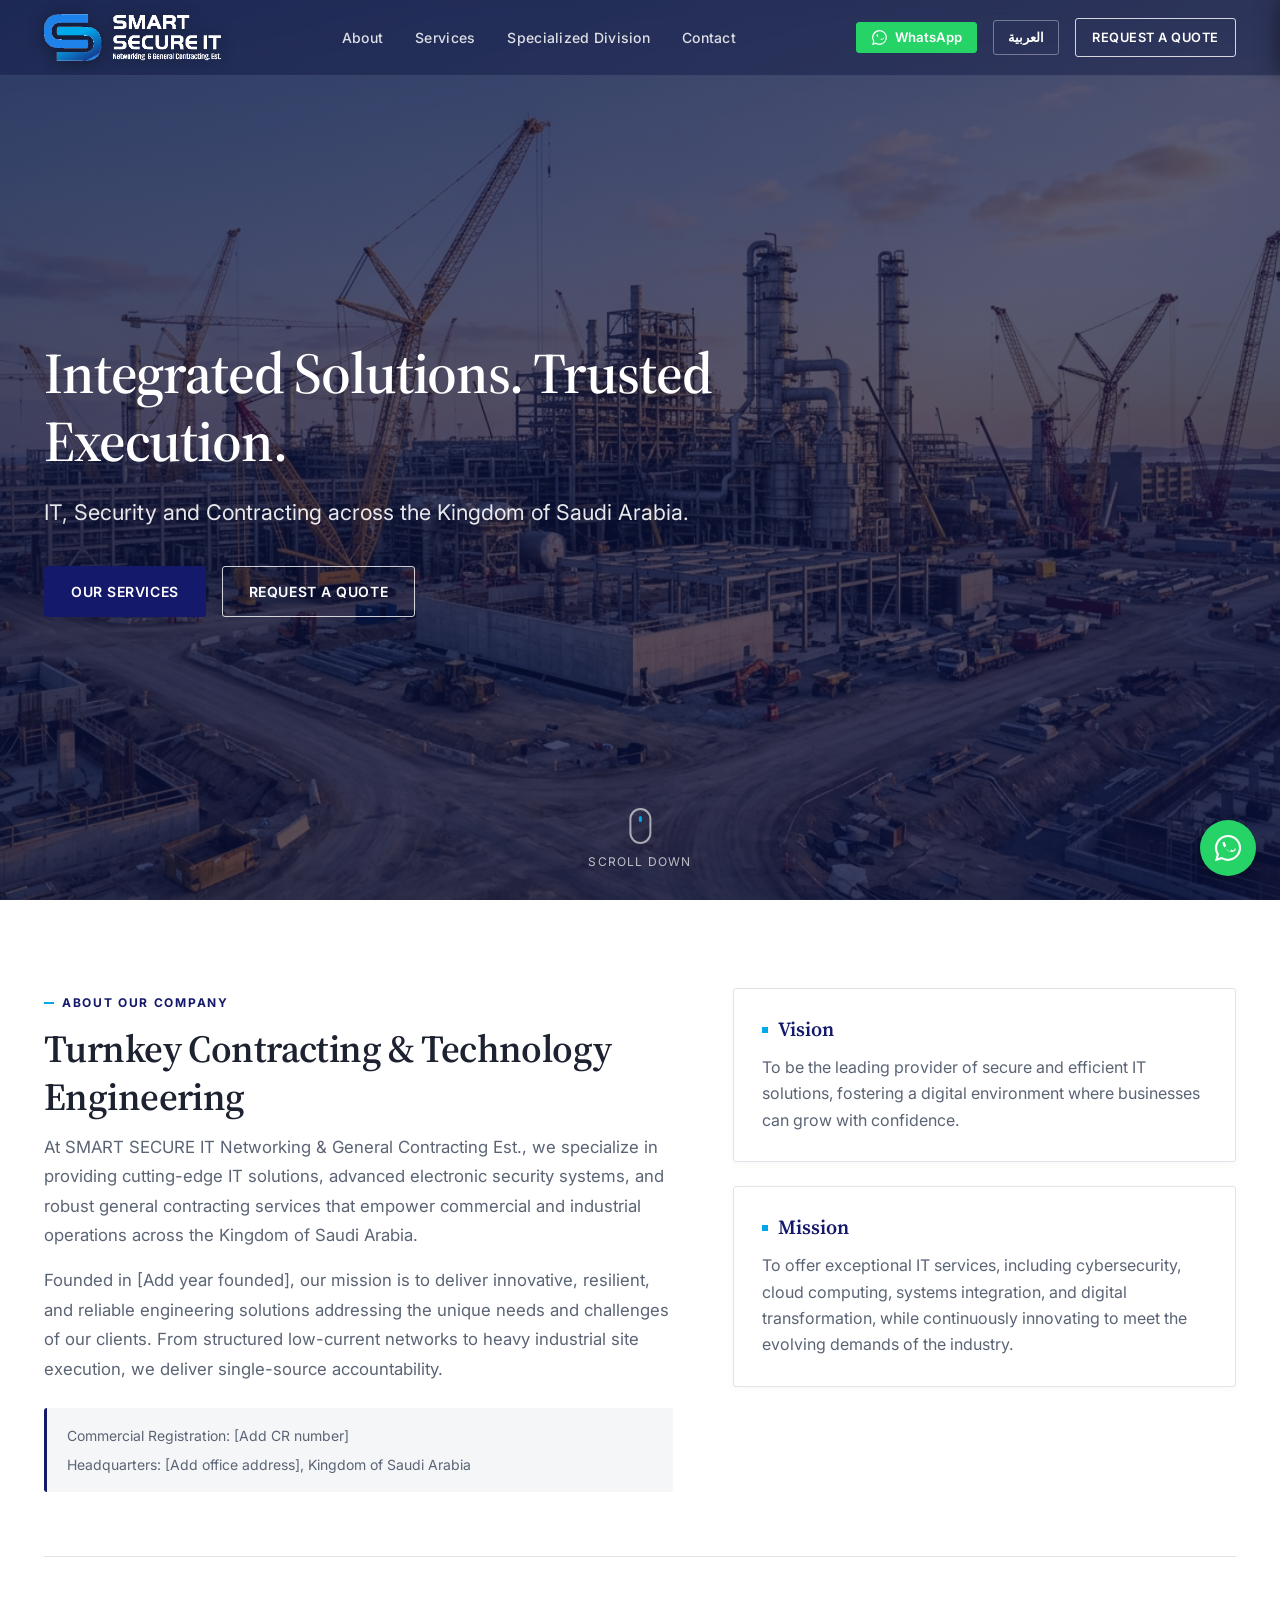
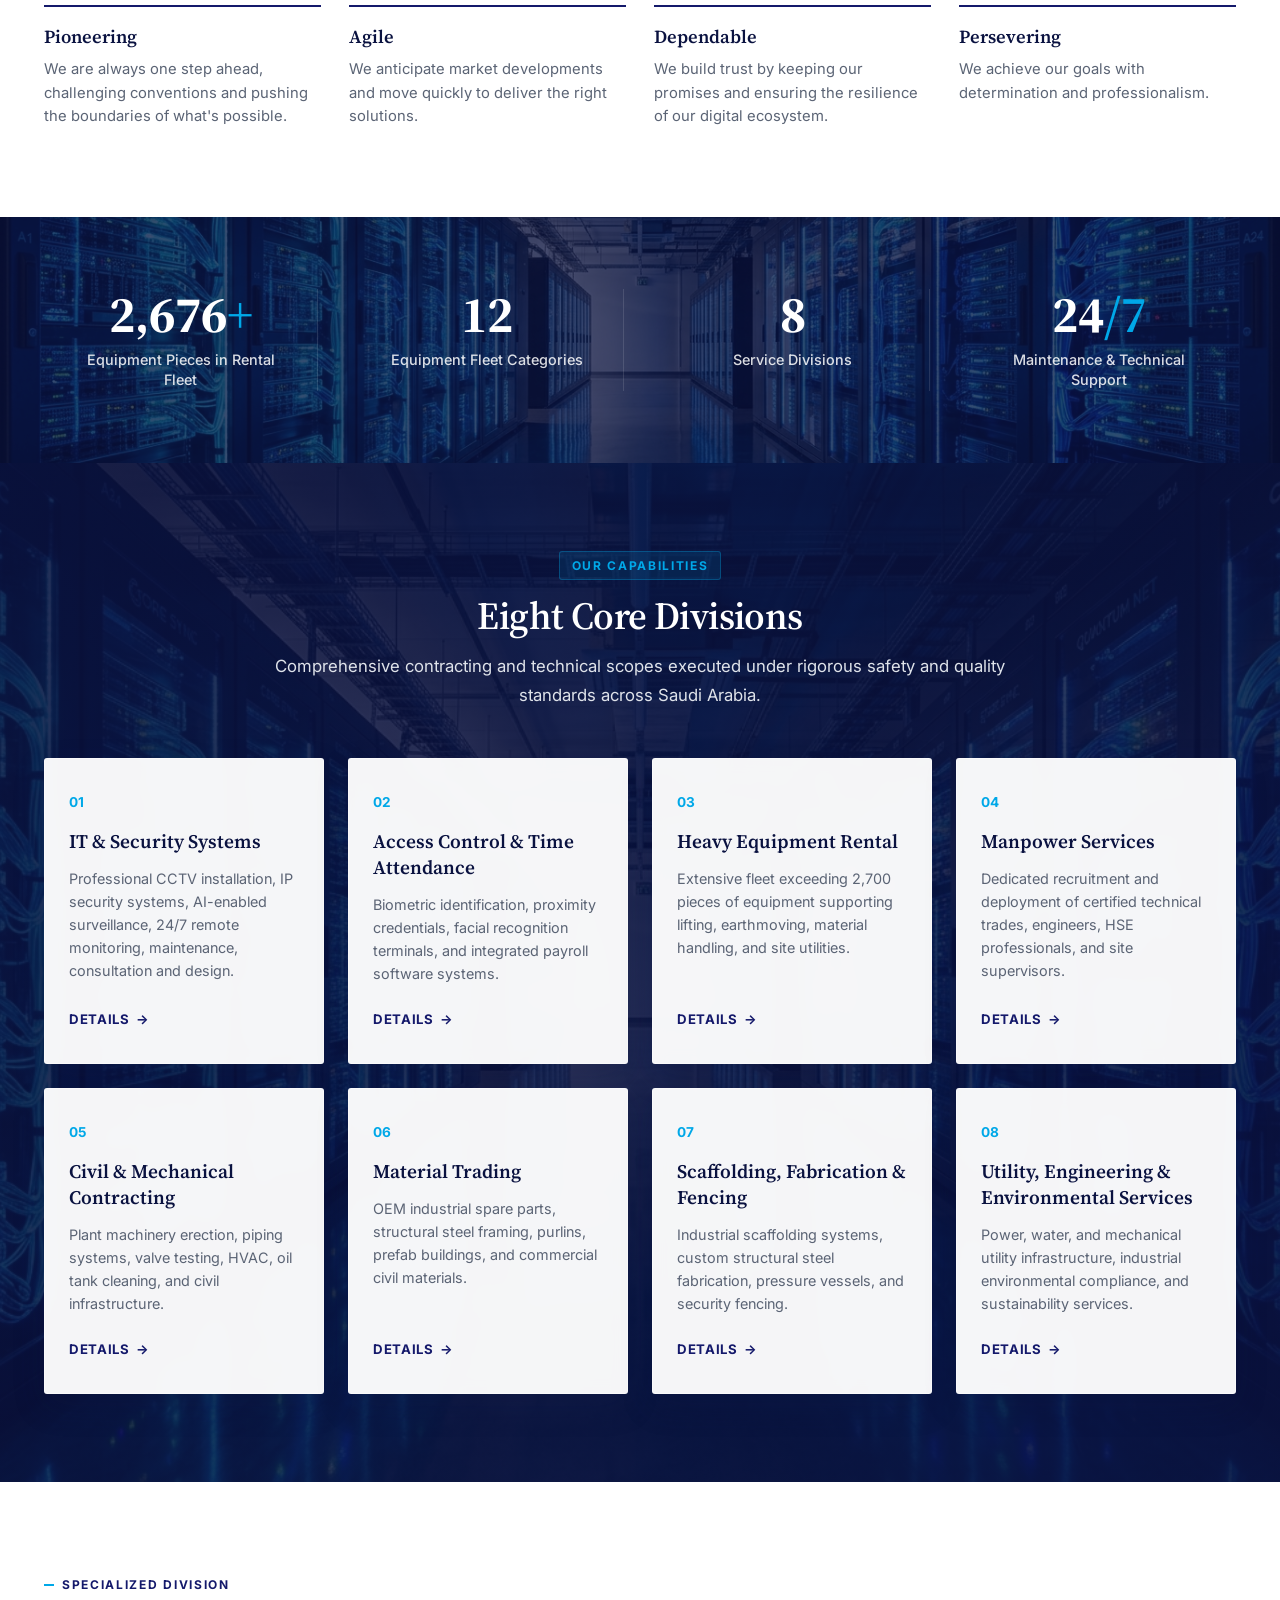
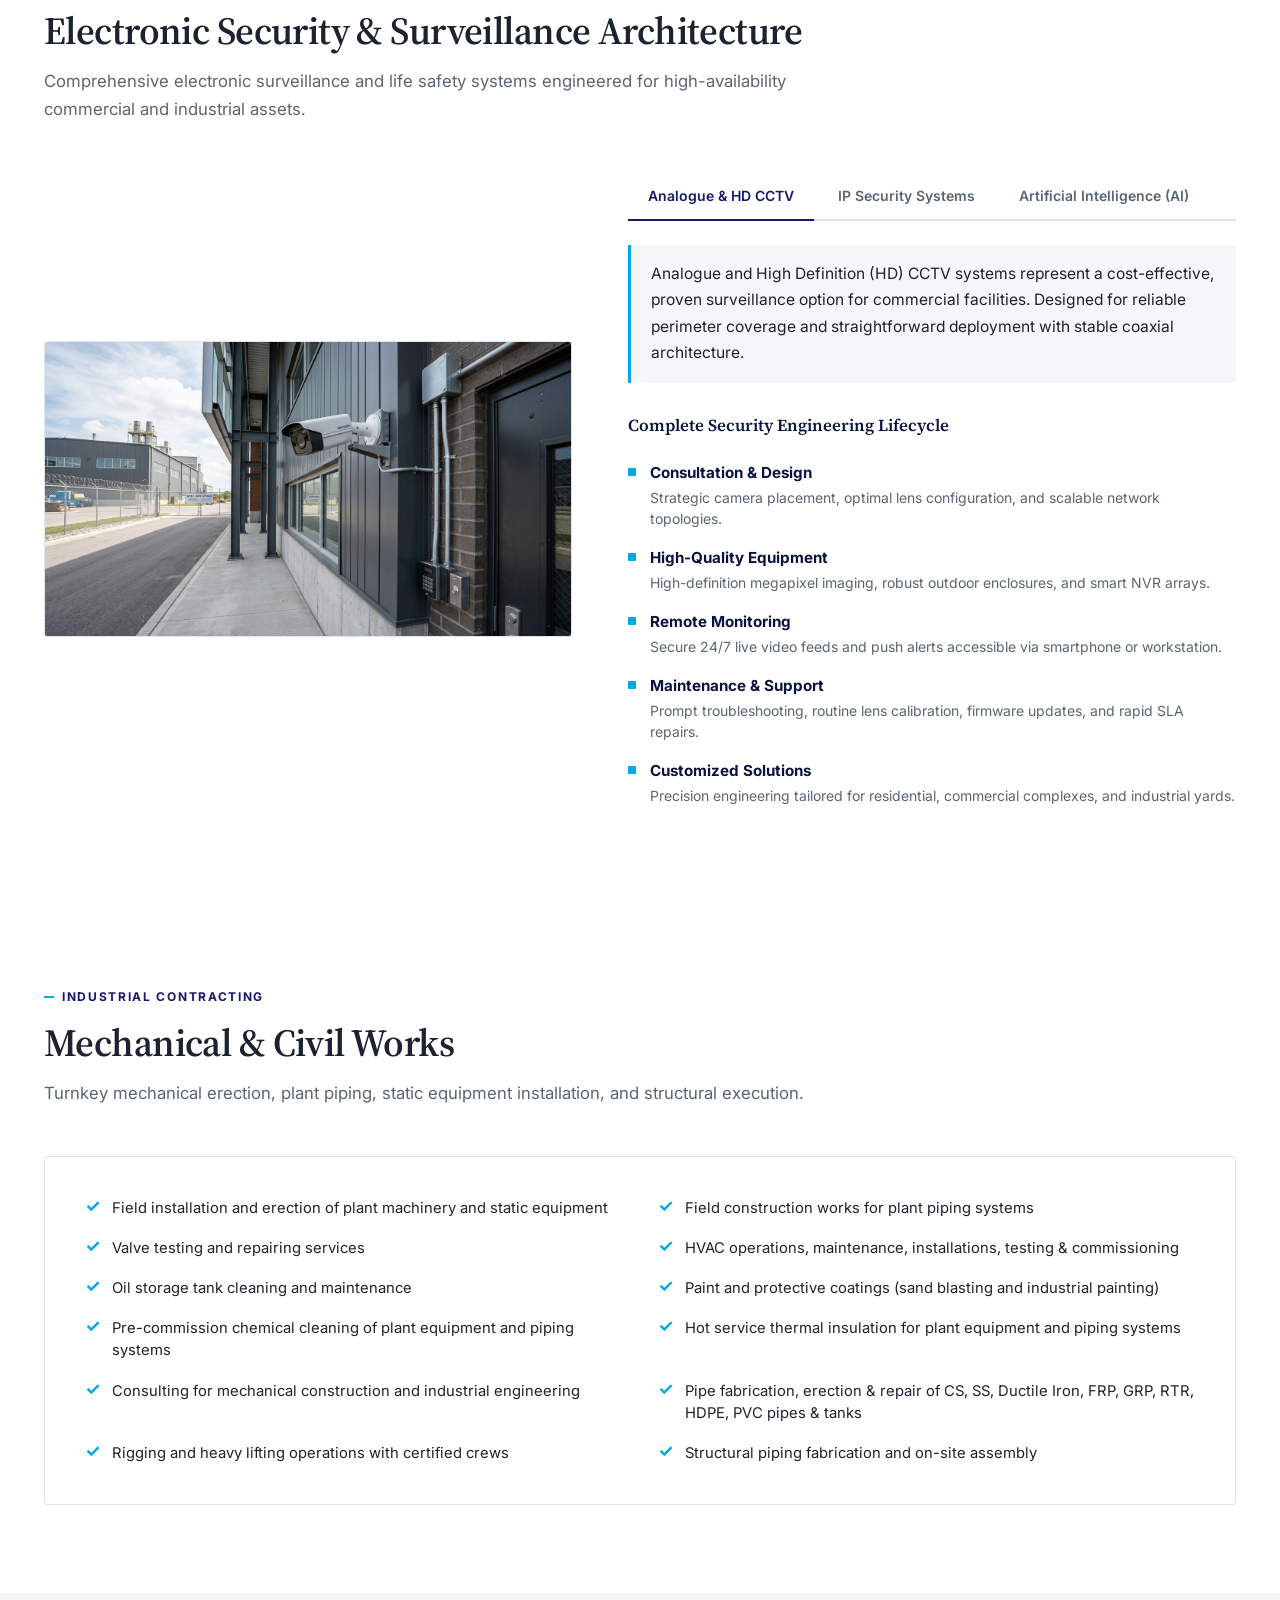
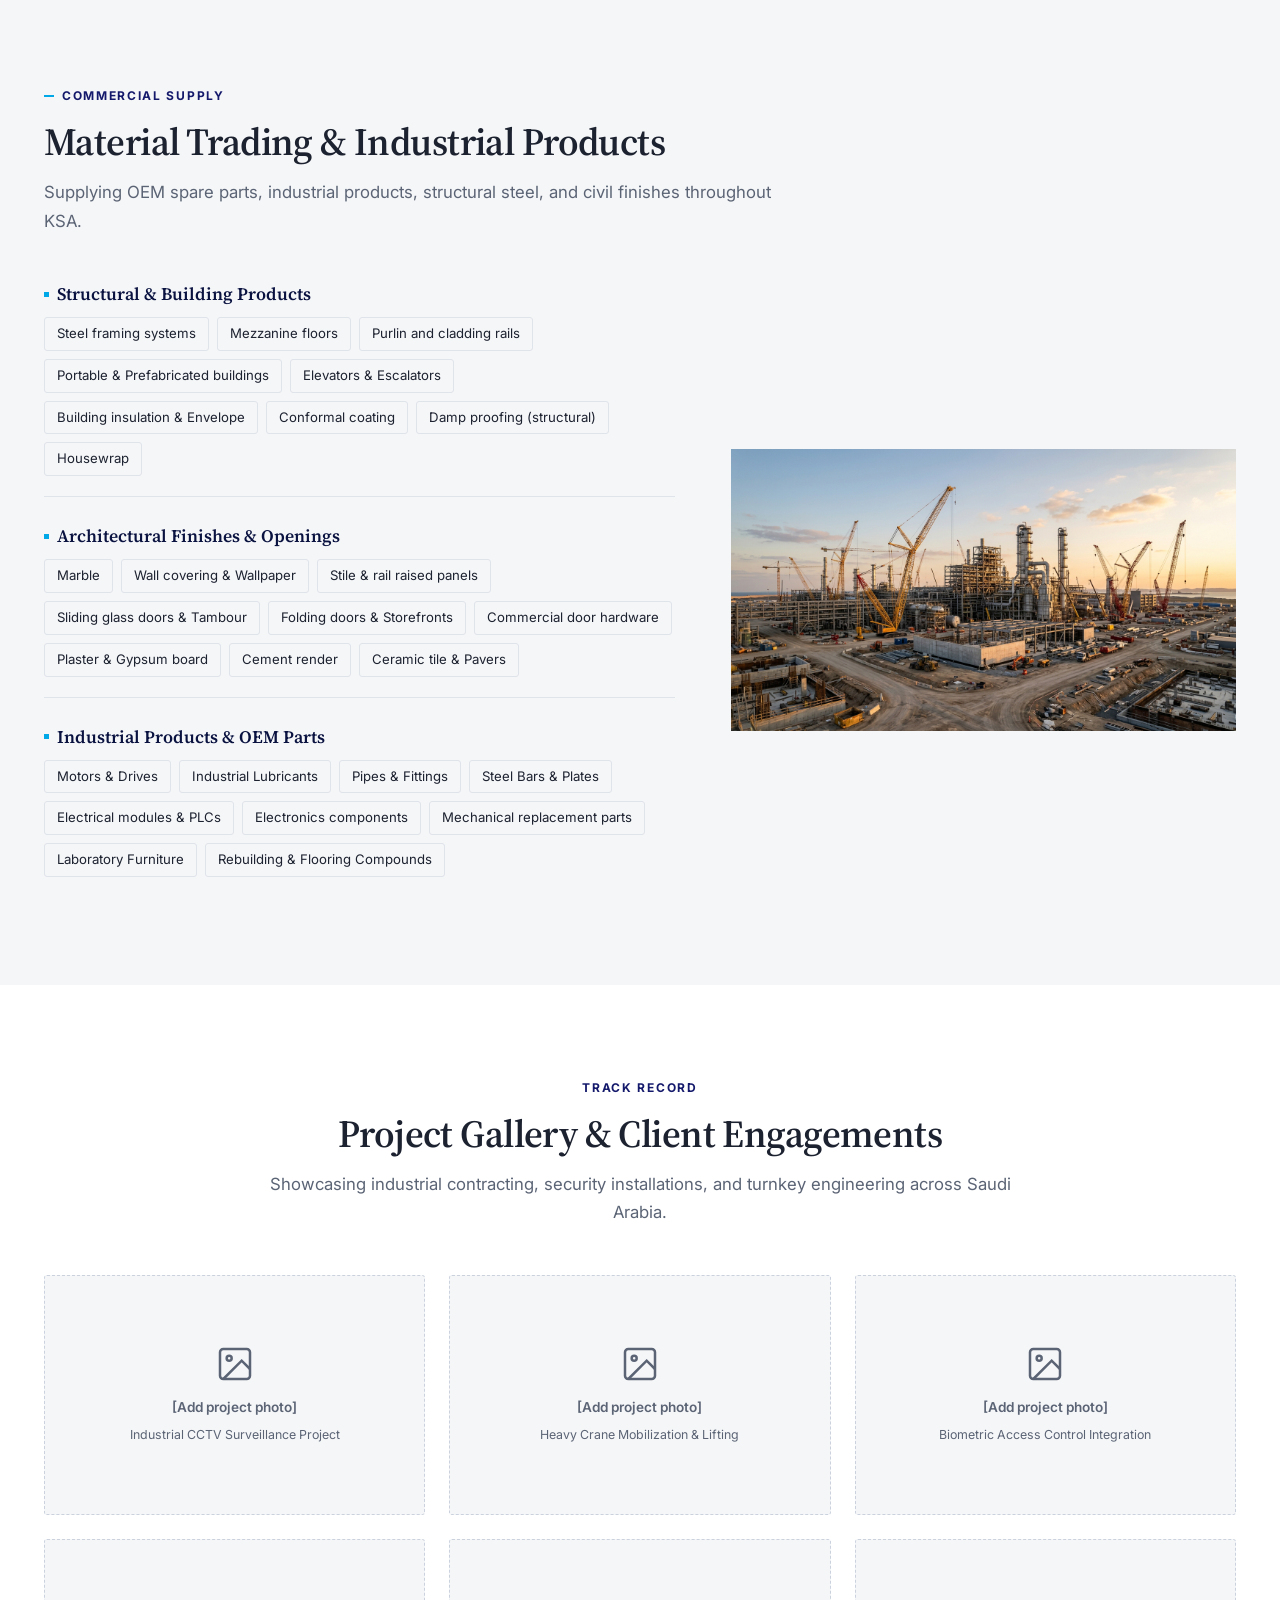
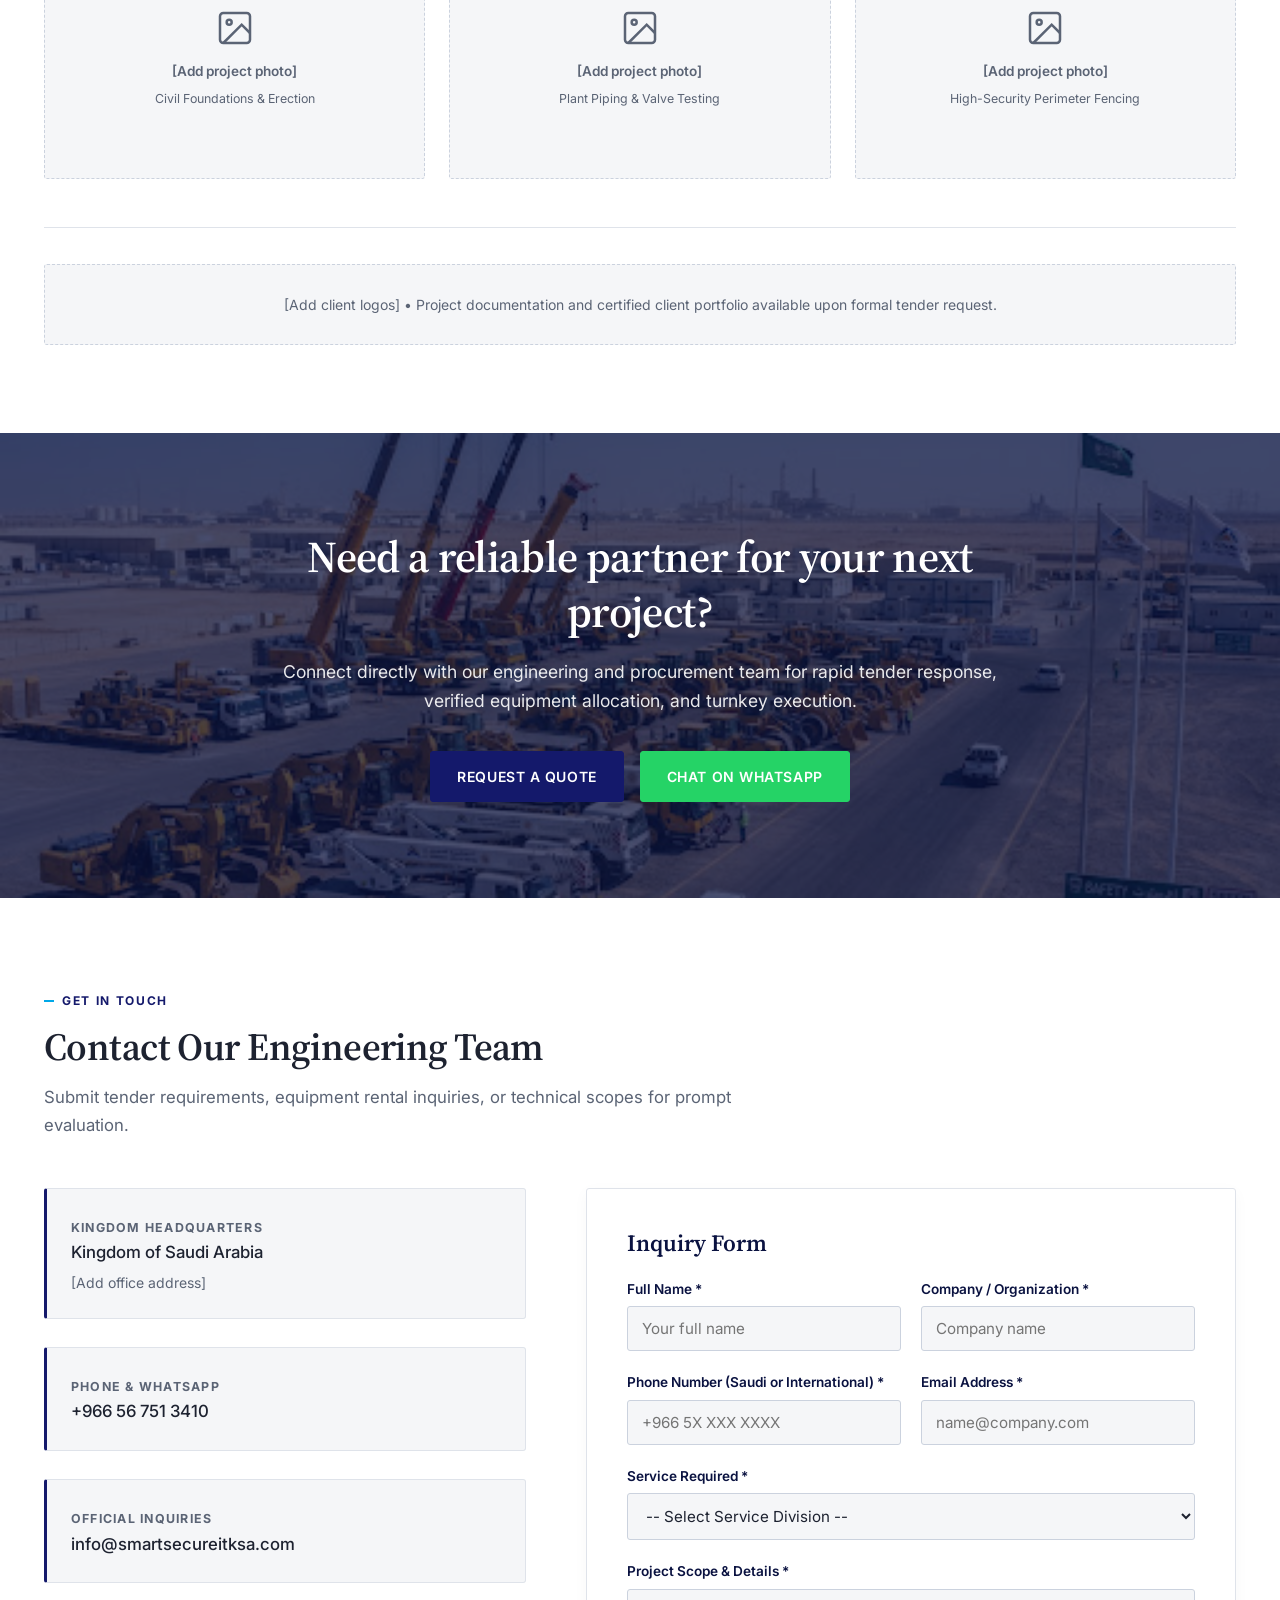
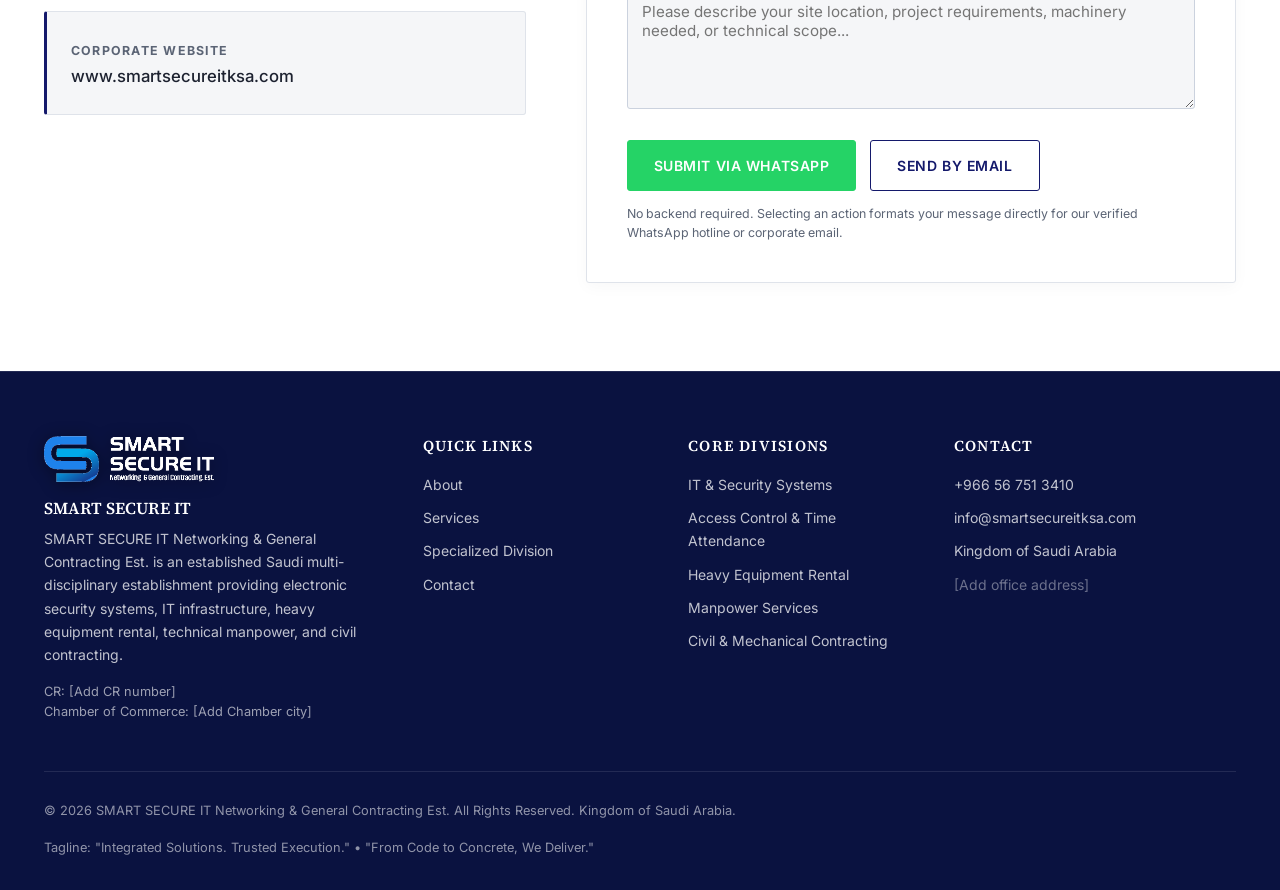
==== index.html @ be8e1dc8 "feat: add WhatsApp switch button to top navigation and mobile drawer" ====
<!DOCTYPE html>
<html lang="en" dir="ltr">
<head>
    <meta charset="utf-8">
    <meta name="viewport" content="width=device-width, initial-scale=1.0">
    <meta http-equiv="X-UA-Compatible" content="IE=edge">
    
    <title data-i18n="site_title">SMART SECURE IT Networking &amp; General Contracting Est. | Saudi Arabia</title>
    <meta name="description" content="Turnkey engineering, electronic security, IT networking, heavy equipment rental, and general contracting across the Kingdom of Saudi Arabia." data-i18n-ph="site_description">
    <meta name="author" content="SMART SECURE IT Networking &amp; General Contracting Est.">
    <meta name="robots" content="index, follow">

    <!-- Canonical URL -->
    <link rel="canonical" href="https://www.smartsecureitksa.com/">

    <!-- Open Graph / Facebook -->
    <meta property="og:type" content="website">
    <meta property="og:url" content="https://www.smartsecureitksa.com/">
    <meta property="og:title" content="SMART SECURE IT Networking &amp; General Contracting Est.">
    <meta property="og:description" content="Integrated Solutions. Trusted Execution. Turnkey engineering, security systems, heavy equipment rental, and contracting across KSA.">
    <meta property="og:image" content="https://www.smartsecureitksa.com/assets/img/hero-poster.jpg">
    <meta property="og:locale" content="en_US">
    <meta property="og:locale:alternate" content="ar_SA">

    <!-- Twitter -->
    <meta name="twitter:card" content="summary_large_image">
    <meta name="twitter:url" content="https://www.smartsecureitksa.com/">
    <meta name="twitter:title" content="SMART SECURE IT Networking &amp; General Contracting Est.">
    <meta name="twitter:description" content="Integrated Solutions. Trusted Execution. Leading engineering and general contracting across Saudi Arabia.">
    <meta name="twitter:image" content="https://www.smartsecureitksa.com/assets/img/hero-poster.jpg">

    <!-- Favicon -->
    <link rel="icon" type="image/x-icon" href="favicon.ico">
    <link rel="icon" type="image/png" sizes="32x32" href="favicon.png">

    <!-- Preload Critical Hero Poster & Key Font -->
    <link rel="preload" as="image" href="assets/img/hero-poster.jpg">
    <link rel="preconnect" href="https://fonts.googleapis.com">
    <link rel="preconnect" href="https://fonts.gstatic.com" crossorigin>
    <link href="https://fonts.googleapis.com/css2?family=IBM+Plex+Sans+Arabic:wght@400;500;600;700&family=Inter:wght@400;500;600;700&family=Source+Serif+4:ital,opsz,wght@0,8..60,600;0,8..60,700;1,8..60,600&display=swap" rel="stylesheet">

    <!-- Stylesheet -->
    <link rel="stylesheet" href="css/styles.css">

    <!-- Organization Schema (JSON-LD) -->
    <script type="application/ld+json">
    {
      "@context": "https://schema.org",
      "@type": "Organization",
      "name": "SMART SECURE IT Networking & General Contracting Est.",
      "alternateName": "SMART SECURE IT",
      "url": "https://www.smartsecureitksa.com/",
      "logo": "https://www.smartsecureitksa.com/assets/logo.png",
      "telephone": "+966567513410",
      "email": "info@smartsecureitksa.com",
      "areaServed": {
        "@type": "Country",
        "name": "Saudi Arabia"
      },
      "sameAs": []
    }
    </script>
</head>
<body>

    <!-- Accessibility Skip Link -->
    <a href="#main-content" class="skip-link" data-i18n="skip_link">Skip to main content</a>

    <!-- ================= 1. HEADER ================= -->
    <header class="site-header" id="top">
        <div class="container header-inner">
            <a href="#top" class="brand-link" aria-label="SMART SECURE IT Home">
                <img src="assets/logo.png" alt="SMART SECURE IT" class="brand-logo" onerror="this.style.display='none'">
                <span class="brand-fallback">SMART SECURE IT</span>
            </a>

            <!-- Desktop Navigation -->
            <nav class="nav-desktop" aria-label="Primary Navigation">
                <a href="#about" class="nav-link" data-i18n="nav_about">About</a>
                <a href="#services" class="nav-link" data-i18n="nav_services">Services</a>
                <a href="#security-systems" class="nav-link" data-i18n="sec_label">Security Systems</a>
                <a href="#contact" class="nav-link" data-i18n="nav_contact">Contact</a>
            </nav>

            <!-- Actions: WhatsApp, Language Switch & Quote Button -->
            <div class="header-actions">
                <a href="https://wa.me/966567513410?text=Hello%20Smart%20Secure%20IT%2C%20I%20would%20like%20to%20enquire%20about%20your%20services" 
                   target="_blank" 
                   rel="noopener" 
                   class="header-wa-btn" 
                   aria-label="Chat on WhatsApp" 
                   data-i18n-aria="wa_btn_aria"
                   title="WhatsApp (+966 56 751 3410)">
                    <svg viewBox="0 0 32 32" class="header-wa-icon" aria-hidden="true">
                        <path d="M16 2a13.9 13.9 0 00-12 20.9L2 30l7.3-1.9A13.9 13.9 0 1016 2zm0 25.5a11.6 11.6 0 01-5.9-1.6l-.4-.3-4.4 1.1 1.2-4.2-.3-.4a11.6 11.6 0 119.8 5.4zm6.4-8.6c-.3-.2-2.1-1-2.4-1.1-.3-.2-.6-.2-.8.2s-1 1.1-1.2 1.4-.4.3-.7.2a9.2 9.2 0 01-2.7-1.7 10.1 10.1 0 01-1.9-2.3c-.2-.4 0-.5.2-.7s.4-.4.6-.7.2-.4.3-.6 0-.4 0-.6-.8-2-1.1-2.7c-.3-.7-.6-.6-.8-.6h-.7a1.4 1.4 0 00-1 1 5.3 5.3 0 001.6 3.9 12.3 12.3 0 005.3 4.7c.8.3 1.5.5 2 .7a4.9 4.9 0 002.3.1 3.7 3.7 0 002.5-1.7 3 3 0 00.2-1.7c-.2-.2-.5-.3-.9-.5z"/>
                    </svg>
                    <span class="header-wa-text" data-i18n="header_wa_label">WhatsApp</span>
                </a>

                <button type="button" class="lang-toggle-btn" id="lang-toggle-btn" aria-label="Switch Language">
                    <span data-i18n="lang_toggle_label">العربية</span>
                </button>
                <a href="#contact" class="btn btn-outline-white btn-sm" data-i18n="nav_quote_btn">Request a Quote</a>
                
                <!-- Mobile Hamburger Toggle -->
                <button type="button" class="hamburger-btn" id="hamburger-btn" aria-label="Toggle Navigation Menu" aria-expanded="false" aria-controls="mobile-drawer">
                    <span></span>
                    <span></span>
                    <span></span>
                </button>
            </div>
        </div>

        <!-- Mobile Drawer -->
        <div class="drawer-backdrop" id="drawer-backdrop"></div>
        <div class="mobile-drawer" id="mobile-drawer" role="dialog" aria-modal="true" aria-label="Mobile Menu">
            <div class="mobile-drawer-header">
                <span class="brand-fallback" style="display:block;">SMART SECURE IT</span>
                <button type="button" class="btn-sm" id="drawer-close-btn" aria-label="Close Menu" style="color:var(--white); font-size:1.5rem; line-height:1;">&times;</button>
            </div>
            <a href="https://wa.me/966567513410?text=Hello%20Smart%20Secure%20IT%2C%20I%20would%20like%20to%20enquire%20about%20your%20services" 
               target="_blank" 
               rel="noopener" 
               class="btn btn-whatsapp" 
               style="width:100%; text-align:center; justify-content:center; gap:8px;" 
               data-i18n="header_wa_label">
                WhatsApp
            </a>
            <div class="mobile-nav-links">
                <a href="#about" class="nav-link" data-i18n="nav_about">About</a>
                <a href="#services" class="nav-link" data-i18n="nav_services">Services</a>
                <a href="#security-systems" class="nav-link" data-i18n="sec_label">Security Systems</a>
                <a href="#contact" class="nav-link" data-i18n="nav_contact">Contact</a>
            </div>
            <a href="#contact" class="btn btn-primary" style="width:100%; text-align:center;" data-i18n="nav_quote_btn">Request a Quote</a>
        </div>
    </header>

    <main id="main-content">
        <!-- ================= 2. HERO SECTION (VIDEO #1) ================= -->
        <section class="video-section hero-section" id="hero">
            <div class="video-container">
                <video class="bg-video" autoplay loop muted playsinline preload="metadata" poster="assets/img/hero-poster.jpg">
                    <source src="assets/video/hero.mp4" type="video/mp4">
                </video>
                <div class="video-overlay"></div>
            </div>

            <div class="container">
                <div class="hero-content reveal-on-scroll">
                    <h1 class="hero-h1" data-i18n="hero_h1">Integrated Solutions. Trusted Execution.</h1>
                    <p class="hero-subline" data-i18n="hero_subline">IT, Security and Contracting across the Kingdom of Saudi Arabia.</p>
                    <div class="hero-actions">
                        <a href="#services" class="btn btn-primary" data-i18n="hero_btn_services">Our Services</a>
                        <a href="#contact" class="btn btn-outline-white" data-i18n="hero_btn_quote">Request a Quote</a>
                    </div>
                </div>
            </div>

            <div class="hero-scroll-indicator" aria-hidden="true">
                <div class="scroll-mouse"></div>
                <span data-i18n="hero_scroll_label">Scroll down</span>
            </div>
        </section>

        <!-- ================= 3. ABOUT SECTION & 4 VALUES ================= -->
        <section class="section" id="about">
            <div class="container">
                <div class="about-grid reveal-on-scroll">
                    <!-- Left Column: Intro & Metadata -->
                    <div class="about-intro-text">
                        <span class="section-label" data-i18n="about_label">About Our Company</span>
                        <h2 data-i18n="about_heading">Turnkey Contracting &amp; Technology Engineering</h2>
                        <p data-i18n="about_intro_p1">At SMART SECURE IT Networking &amp; General Contracting Est., we specialize in providing cutting-edge IT solutions, advanced electronic security systems, and robust general contracting services that empower commercial and industrial operations across the Kingdom of Saudi Arabia.</p>
                        <p data-i18n="about_intro_p2">Founded in [Add year founded], our mission is to deliver innovative, resilient, and reliable engineering solutions addressing the unique needs and challenges of our clients. From structured low-current networks to heavy industrial site execution, we deliver single-source accountability.</p>
                        
                        <div class="about-meta-box">
                            <span data-i18n="about_meta_cr">Commercial Registration: [Add CR number]</span>
                            <span data-i18n="about_meta_hq">Headquarters: [Add office address], Kingdom of Saudi Arabia</span>
                        </div>
                    </div>

                    <!-- Right Column: Vision & Mission Cards -->
                    <div class="vm-cards-col">
                        <div class="vm-card">
                            <h3 class="vm-card-title" data-i18n="vision_title">Vision</h3>
                            <p data-i18n="vision_text">To be the leading provider of secure and efficient IT solutions, fostering a digital environment where businesses can grow with confidence.</p>
                        </div>
                        <div class="vm-card">
                            <h3 class="vm-card-title" data-i18n="mission_title">Mission</h3>
                            <p data-i18n="mission_text">To offer exceptional IT services, including cybersecurity, cloud computing, systems integration, and digital transformation, while continuously innovating to meet the evolving demands of the industry.</p>
                        </div>
                    </div>
                </div>

                <!-- Four Core Values Row (4-Column Grid, Clean Borders, No Circle Icons) -->
                <div class="values-grid reveal-on-scroll">
                    <div class="value-item">
                        <h4 class="value-title" data-i18n="val_1_title">Pioneering</h4>
                        <p class="value-desc" data-i18n="val_1_desc">We are always one step ahead, challenging conventions and pushing the boundaries of what's possible.</p>
                    </div>
                    <div class="value-item">
                        <h4 class="value-title" data-i18n="val_2_title">Agile</h4>
                        <p class="value-desc" data-i18n="val_2_desc">We anticipate market developments and move quickly to deliver the right solutions.</p>
                    </div>
                    <div class="value-item">
                        <h4 class="value-title" data-i18n="val_3_title">Dependable</h4>
                        <p class="value-desc" data-i18n="val_3_desc">We build trust by keeping our promises and ensuring the resilience of our digital ecosystem.</p>
                    </div>
                    <div class="value-item">
                        <h4 class="value-title" data-i18n="val_4_title">Persevering</h4>
                        <p class="value-desc" data-i18n="val_4_desc">We achieve our goals with determination and professionalism.</p>
                    </div>
                </div>
            </div>
        </section>

        <!-- ================= 4. STATS BAND (VIDEO #2) ================= -->
        <section class="video-section stats-section" id="stats">
            <div class="video-container">
                <video class="bg-video" autoplay loop muted playsinline preload="metadata" poster="assets/img/stats-poster.jpg">
                    <source src="assets/video/stats.mp4" type="video/mp4">
                </video>
                <div class="video-overlay" style="background: rgba(10, 18, 64, 0.75);"></div>
            </div>

            <div class="container">
                <div class="stats-grid reveal-on-scroll">
                    <!-- Stat 1: 2,700+ Pieces of Equipment -->
                    <div class="stat-item">
                        <div class="stat-number-wrap">
                            <span class="stat-number" data-count="2700">0</span><span class="stat-suffix" data-i18n="stats_eq_suffix">+</span>
                        </div>
                        <span class="stat-label" data-i18n="stats_eq_label">Equipment Pieces in Rental Fleet</span>
                    </div>

                    <!-- Stat 2: 12 Equipment Categories -->
                    <div class="stat-item">
                        <div class="stat-number-wrap">
                            <span class="stat-number" data-count="12">0</span>
                        </div>
                        <span class="stat-label" data-i18n="stats_cat_label">Equipment Fleet Categories</span>
                    </div>

                    <!-- Stat 3: 8 Service Divisions -->
                    <div class="stat-item">
                        <div class="stat-number-wrap">
                            <span class="stat-number" data-count="8">0</span>
                        </div>
                        <span class="stat-label" data-i18n="stats_div_label">Service Divisions</span>
                    </div>

                    <!-- Stat 4: 24/7 Support -->
                    <div class="stat-item">
                        <div class="stat-number-wrap">
                            <span class="stat-number" data-count="24">0</span><span class="stat-suffix" data-i18n="stats_sup_suffix">/7</span>
                        </div>
                        <span class="stat-label" data-i18n="stats_sup_label">Maintenance &amp; Technical Support</span>
                    </div>
                </div>

                <!-- 
                ============================================================
                OPTIONAL CLIENT STATS (Enable once client confirms real numbers)
                ============================================================
                <div class="optional-stats-block" style="display:none;">
                    <div class="stat-item">
                        <span class="stat-number" data-count="0">[Years of experience]</span>
                        <span class="stat-label">Years of Experience</span>
                    </div>
                    <div class="stat-item">
                        <span class="stat-number" data-count="0">[Projects completed]</span>
                        <span class="stat-label">Projects Completed</span>
                    </div>
                    <div class="stat-item">
                        <span class="stat-number" data-count="0">[Clients served]</span>
                        <span class="stat-label">Clients Served</span>
                    </div>
                </div>
                ============================================================
                -->
            </div>
        </section>

        <!-- ================= 5. SERVICES (8 DIVISIONS NUMBERED GRID) ================= -->
        <section class="section video-section services-section" id="services">
            <!-- Background Video: IT, Security & Facility Operations -->
            <div class="video-container">
                <video class="bg-video" autoplay muted loop playsinline preload="metadata" poster="assets/img/services-poster.jpg">
                    <source src="assets/video/services.mp4" type="video/mp4">
                </video>
                <div class="video-overlay"></div>
            </div>

            <div class="container" style="position: relative; z-index: 2;">
                <div class="section-header text-center reveal-on-scroll">
                    <span class="section-label" style="color:var(--blue-500); background:rgba(0,168,232,0.12); border:1px solid rgba(0,168,232,0.3); padding:4px 12px; border-radius:var(--radius); display:inline-block;" data-i18n="serv_label">Our Capabilities</span>
                    <h2 style="color:var(--white);" data-i18n="serv_heading">Eight Core Divisions</h2>
                    <p class="section-subheading" style="color:var(--grey-200); max-width:760px; margin:0 auto;" data-i18n="serv_subheading">Comprehensive contracting and technical scopes executed under rigorous safety and quality standards across Saudi Arabia.</p>
                </div>

                <div class="services-grid">
                    <!-- Division 01 -->
                    <div class="service-card reveal-on-scroll">
                        <div>
                            <span class="service-index">01</span>
                            <h3 class="service-card-title" data-i18n="serv_01_title">IT &amp; Security Systems</h3>
                            <p class="service-card-desc" data-i18n="serv_01_desc">Professional CCTV installation, IP security systems, AI-enabled surveillance, 24/7 remote monitoring, maintenance, consultation and design.</p>
                        </div>
                        <button type="button" class="service-details-link" data-service="01" aria-haspopup="dialog">
                            <span data-i18n="details_btn">Details</span> &rarr;
                        </button>
                    </div>

                    <!-- Division 02 -->
                    <div class="service-card reveal-on-scroll">
                        <div>
                            <span class="service-index">02</span>
                            <h3 class="service-card-title" data-i18n="serv_02_title">Access Control &amp; Time Attendance</h3>
                            <p class="service-card-desc" data-i18n="serv_02_desc">Biometric identification, proximity credentials, facial recognition terminals, and integrated payroll software systems.</p>
                        </div>
                        <button type="button" class="service-details-link" data-service="02" aria-haspopup="dialog">
                            <span data-i18n="details_btn">Details</span> &rarr;
                        </button>
                    </div>

                    <!-- Division 03 -->
                    <div class="service-card reveal-on-scroll">
                        <div>
                            <span class="service-index">03</span>
                            <h3 class="service-card-title" data-i18n="serv_03_title">Heavy Equipment Rental</h3>
                            <p class="service-card-desc" data-i18n="serv_03_desc">Extensive fleet exceeding 2,700 pieces of equipment supporting lifting, earthmoving, material handling, and site utilities.</p>
                        </div>
                        <button type="button" class="service-details-link" data-service="03" aria-haspopup="dialog">
                            <span data-i18n="details_btn">Details</span> &rarr;
                        </button>
                    </div>

                    <!-- Division 04 -->
                    <div class="service-card reveal-on-scroll">
                        <div>
                            <span class="service-index">04</span>
                            <h3 class="service-card-title" data-i18n="serv_04_title">Manpower Services</h3>
                            <p class="service-card-desc" data-i18n="serv_04_desc">Dedicated recruitment and deployment of certified technical trades, engineers, HSE professionals, and site supervisors.</p>
                        </div>
                        <button type="button" class="service-details-link" data-service="04" aria-haspopup="dialog">
                            <span data-i18n="details_btn">Details</span> &rarr;
                        </button>
                    </div>

                    <!-- Division 05 -->
                    <div class="service-card reveal-on-scroll">
                        <div>
                            <span class="service-index">05</span>
                            <h3 class="service-card-title" data-i18n="serv_05_title">Civil &amp; Mechanical Contracting</h3>
                            <p class="service-card-desc" data-i18n="serv_05_desc">Plant machinery erection, piping systems, valve testing, HVAC, oil tank cleaning, and civil infrastructure.</p>
                        </div>
                        <button type="button" class="service-details-link" data-service="05" aria-haspopup="dialog">
                            <span data-i18n="details_btn">Details</span> &rarr;
                        </button>
                    </div>

                    <!-- Division 06 -->
                    <div class="service-card reveal-on-scroll">
                        <div>
                            <span class="service-index">06</span>
                            <h3 class="service-card-title" data-i18n="serv_06_title">Material Trading</h3>
                            <p class="service-card-desc" data-i18n="serv_06_desc">OEM industrial spare parts, structural steel framing, purlins, prefab buildings, and commercial civil materials.</p>
                        </div>
                        <button type="button" class="service-details-link" data-service="06" aria-haspopup="dialog">
                            <span data-i18n="details_btn">Details</span> &rarr;
                        </button>
                    </div>

                    <!-- Division 07 -->
                    <div class="service-card reveal-on-scroll">
                        <div>
                            <span class="service-index">07</span>
                            <h3 class="service-card-title" data-i18n="serv_07_title">Scaffolding, Fabrication &amp; Fencing</h3>
                            <p class="service-card-desc" data-i18n="serv_07_desc">Industrial scaffolding systems, custom structural steel fabrication, pressure vessels, and security fencing.</p>
                        </div>
                        <button type="button" class="service-details-link" data-service="07" aria-haspopup="dialog">
                            <span data-i18n="details_btn">Details</span> &rarr;
                        </button>
                    </div>

                    <!-- Division 08 -->
                    <div class="service-card reveal-on-scroll">
                        <div>
                            <span class="service-index">08</span>
                            <h3 class="service-card-title" data-i18n="serv_08_title">Utility, Engineering &amp; Environmental Services</h3>
                            <p class="service-card-desc" data-i18n="serv_08_desc">Power, water, and mechanical utility infrastructure, industrial environmental compliance, and sustainability services.</p>
                        </div>
                        <button type="button" class="service-details-link" data-service="08" aria-haspopup="dialog">
                            <span data-i18n="details_btn">Details</span> &rarr;
                        </button>
                    </div>
                </div>
            </div>
        </section>

        <!-- ================= 6. SECURITY SYSTEMS FEATURE (TABS & CHECKLIST) ================= -->
        <section class="section" id="security-systems">
            <div class="container">
                <div class="section-header reveal-on-scroll">
                    <span class="section-label" data-i18n="sec_label">Specialized Division</span>
                    <h2 data-i18n="sec_heading">Electronic Security &amp; Surveillance Architecture</h2>
                    <p class="section-subheading" data-i18n="sec_subheading">Comprehensive electronic surveillance and life safety systems engineered for high-availability commercial and industrial assets.</p>
                </div>

                <div class="security-feature-grid reveal-on-scroll">
                    <!-- Photo Left -->
                    <div class="sec-photo-wrapper">
                        <img src="assets/img/security-feature.jpg" alt="Commercial CCTV Security System Installation" class="sec-photo" loading="lazy">
                    </div>

                    <!-- Right Column: Interactive Tabs & Checklist -->
                    <div class="sec-details-col">
                        <!-- Technology Tabs -->
                        <div class="sec-tabs-nav" role="tablist" aria-label="Security System Technologies">
                            <button type="button" class="sec-tab-btn active" data-tab="tab-analogue" role="tab" aria-selected="true" id="btn-tab-analogue" data-i18n="sec_tab_analogue">Analogue &amp; HD CCTV</button>
                            <button type="button" class="sec-tab-btn" data-tab="tab-ip" role="tab" aria-selected="false" id="btn-tab-ip" data-i18n="sec_tab_ip">IP Security Systems</button>
                            <button type="button" class="sec-tab-btn" data-tab="tab-ai" role="tab" aria-selected="false" id="btn-tab-ai" data-i18n="sec_tab_ai">Artificial Intelligence (AI)</button>
                        </div>

                        <!-- Tab Panels -->
                        <div class="sec-tab-content-panel active" id="tab-analogue" role="tabpanel" aria-labelledby="btn-tab-analogue" data-i18n="sec_tab_analogue_text">
                            Analogue and High Definition (HD) CCTV systems represent a cost-effective, proven surveillance option for commercial facilities. Designed for reliable perimeter coverage and straightforward deployment with stable coaxial architecture.
                        </div>
                        <div class="sec-tab-content-panel" id="tab-ip" role="tabpanel" aria-labelledby="btn-tab-ip" data-i18n="sec_tab_ip_text">
                            IP security systems represent the modern enterprise standard. IP architecture delivers multi-megapixel clarity, scalable network routing, encrypted remote management, and seamless integration with corporate low-current infrastructure.
                        </div>
                        <div class="sec-tab-content-panel" id="tab-ai" role="tabpanel" aria-labelledby="btn-tab-ai" data-i18n="sec_tab_ai_text">
                            Modern surveillance arrays with artificial intelligence built directly into cameras and recording units. Advanced algorithms perform automated object detection, person tracking, vehicle license categorization, and real-time perimeter alert triage.
                        </div>

                        <!-- Checklist (Exact from Profile) -->
                        <div class="sec-checklist">
                            <h4 style="color:var(--navy-900); margin-bottom: 8px;" data-i18n="sec_checklist_title">Complete Security Engineering Lifecycle</h4>
                            
                            <div class="sec-check-item">
                                <span class="check-bullet"></span>
                                <div class="check-content">
                                    <strong data-i18n="sec_check_1_title">Consultation &amp; Design</strong>
                                    <p data-i18n="sec_check_1_desc">Strategic camera placement, optimal lens configuration, and scalable network topologies.</p>
                                </div>
                            </div>

                            <div class="sec-check-item">
                                <span class="check-bullet"></span>
                                <div class="check-content">
                                    <strong data-i18n="sec_check_2_title">High-Quality Equipment</strong>
                                    <p data-i18n="sec_check_2_desc">High-definition megapixel imaging, robust outdoor enclosures, and smart NVR arrays.</p>
                                </div>
                            </div>

                            <div class="sec-check-item">
                                <span class="check-bullet"></span>
                                <div class="check-content">
                                    <strong data-i18n="sec_check_3_title">Remote Monitoring</strong>
                                    <p data-i18n="sec_check_3_desc">Secure 24/7 live video feeds and push alerts accessible via smartphone or workstation.</p>
                                </div>
                            </div>

                            <div class="sec-check-item">
                                <span class="check-bullet"></span>
                                <div class="check-content">
                                    <strong data-i18n="sec_check_4_title">Maintenance &amp; Support</strong>
                                    <p data-i18n="sec_check_4_desc">Prompt troubleshooting, routine lens calibration, firmware updates, and rapid SLA repairs.</p>
                                </div>
                            </div>

                            <div class="sec-check-item">
                                <span class="check-bullet"></span>
                                <div class="check-content">
                                    <strong data-i18n="sec_check_5_title">Customized Solutions</strong>
                                    <p data-i18n="sec_check_5_desc">Precision engineering tailored for residential, commercial complexes, and industrial yards.</p>
                                </div>
                            </div>
                        </div>
                    </div>
                </div>
            </div>
        </section>

        <!-- ================= 7. MECHANICAL & CIVIL WORKS ================= -->
        <section class="section" id="mechanical-civil">
            <div class="container">
                <div class="section-header reveal-on-scroll">
                    <span class="section-label" data-i18n="mech_label">Industrial Contracting</span>
                    <h2 data-i18n="mech_heading">Mechanical &amp; Civil Works</h2>
                    <p class="section-subheading" data-i18n="mech_subheading">Turnkey mechanical erection, plant piping, static equipment installation, and structural execution.</p>
                </div>

                <div class="mech-works-card reveal-on-scroll">
                    <div class="mech-checklist-grid">
                        <div class="mech-check-item">
                            <span class="mech-check-mark">&#10003;</span>
                            <span data-i18n="mech_item_1">Field installation and erection of plant machinery and static equipment</span>
                        </div>
                        <div class="mech-check-item">
                            <span class="mech-check-mark">&#10003;</span>
                            <span data-i18n="mech_item_2">Field construction works for plant piping systems</span>
                        </div>
                        <div class="mech-check-item">
                            <span class="mech-check-mark">&#10003;</span>
                            <span data-i18n="mech_item_3">Valve testing and repairing services</span>
                        </div>
                        <div class="mech-check-item">
                            <span class="mech-check-mark">&#10003;</span>
                            <span data-i18n="mech_item_4">HVAC operations, maintenance, installations, testing &amp; commissioning</span>
                        </div>
                        <div class="mech-check-item">
                            <span class="mech-check-mark">&#10003;</span>
                            <span data-i18n="mech_item_5">Oil storage tank cleaning and maintenance</span>
                        </div>
                        <div class="mech-check-item">
                            <span class="mech-check-mark">&#10003;</span>
                            <span data-i18n="mech_item_6">Paint and protective coatings (sand blasting and industrial painting)</span>
                        </div>
                        <div class="mech-check-item">
                            <span class="mech-check-mark">&#10003;</span>
                            <span data-i18n="mech_item_7">Pre-commission chemical cleaning of plant equipment and piping systems</span>
                        </div>
                        <div class="mech-check-item">
                            <span class="mech-check-mark">&#10003;</span>
                            <span data-i18n="mech_item_8">Hot service thermal insulation for plant equipment and piping systems</span>
                        </div>
                        <div class="mech-check-item">
                            <span class="mech-check-mark">&#10003;</span>
                            <span data-i18n="mech_item_9">Consulting for mechanical construction and industrial engineering</span>
                        </div>
                        <div class="mech-check-item">
                            <span class="mech-check-mark">&#10003;</span>
                            <span data-i18n="mech_item_10">Pipe fabrication, erection &amp; repair of CS, SS, Ductile Iron, FRP, GRP, RTR, HDPE, PVC pipes &amp; tanks</span>
                        </div>
                        <div class="mech-check-item">
                            <span class="mech-check-mark">&#10003;</span>
                            <span data-i18n="mech_item_11">Rigging and heavy lifting operations with certified crews</span>
                        </div>
                        <div class="mech-check-item">
                            <span class="mech-check-mark">&#10003;</span>
                            <span data-i18n="mech_item_12">Structural piping fabrication and on-site assembly</span>
                        </div>
                    </div>
                </div>
            </div>
        </section>

        <!-- ================= 9. MATERIAL TRADING & CIVIL PRODUCTS ================= -->
        <section class="section section-bg-grey" id="materials">
            <div class="container">
                <div class="section-header reveal-on-scroll">
                    <span class="section-label" data-i18n="mat_label">Commercial Supply</span>
                    <h2 data-i18n="mat_heading">Material Trading &amp; Industrial Products</h2>
                    <p class="section-subheading" data-i18n="mat_subheading">Supplying OEM spare parts, industrial products, structural steel, and civil finishes throughout KSA.</p>
                </div>

                <div class="mat-trading-grid reveal-on-scroll">
                    <!-- Left: Categorized Lists from Profile -->
                    <div class="mat-categories-stack">
                        <!-- Category 1: Structural & Building Products -->
                        <div class="mat-cat-block">
                            <h4 class="mat-cat-title" data-i18n="mat_col1_title">Structural &amp; Building Products</h4>
                            <div class="mat-items-list">
                                <span class="mat-tag">Steel framing systems</span>
                                <span class="mat-tag">Mezzanine floors</span>
                                <span class="mat-tag">Purlin and cladding rails</span>
                                <span class="mat-tag">Portable &amp; Prefabricated buildings</span>
                                <span class="mat-tag">Elevators &amp; Escalators</span>
                                <span class="mat-tag">Building insulation &amp; Envelope</span>
                                <span class="mat-tag">Conformal coating</span>
                                <span class="mat-tag">Damp proofing (structural)</span>
                                <span class="mat-tag">Housewrap</span>
                            </div>
                        </div>

                        <!-- Category 2: Architectural Finishes & Openings -->
                        <div class="mat-cat-block">
                            <h4 class="mat-cat-title" data-i18n="mat_col2_title">Architectural Finishes &amp; Openings</h4>
                            <div class="mat-items-list">
                                <span class="mat-tag">Marble</span>
                                <span class="mat-tag">Wall covering &amp; Wallpaper</span>
                                <span class="mat-tag">Stile &amp; rail raised panels</span>
                                <span class="mat-tag">Sliding glass doors &amp; Tambour</span>
                                <span class="mat-tag">Folding doors &amp; Storefronts</span>
                                <span class="mat-tag">Commercial door hardware</span>
                                <span class="mat-tag">Plaster &amp; Gypsum board</span>
                                <span class="mat-tag">Cement render</span>
                                <span class="mat-tag">Ceramic tile &amp; Pavers</span>
                            </div>
                        </div>

                        <!-- Category 3: Industrial Products & OEM Parts -->
                        <div class="mat-cat-block">
                            <h4 class="mat-cat-title" data-i18n="mat_col3_title">Industrial Products &amp; OEM Parts</h4>
                            <div class="mat-items-list">
                                <span class="mat-tag">Motors &amp; Drives</span>
                                <span class="mat-tag">Industrial Lubricants</span>
                                <span class="mat-tag">Pipes &amp; Fittings</span>
                                <span class="mat-tag">Steel Bars &amp; Plates</span>
                                <span class="mat-tag">Electrical modules &amp; PLCs</span>
                                <span class="mat-tag">Electronics components</span>
                                <span class="mat-tag">Mechanical replacement parts</span>
                                <span class="mat-tag">Laboratory Furniture</span>
                                <span class="mat-tag">Rebuilding &amp; Flooring Compounds</span>
                            </div>
                        </div>
                    </div>

                    <!-- Right: Large Image -->
                    <div class="mat-photo-wrapper">
                        <img src="assets/img/material-trading.jpg" alt="Industrial Materials and Structural Products" class="sec-photo" loading="lazy">
                    </div>
                </div>
            </div>
        </section>

        <!-- ================= 10. PROJECTS (PLACEHOLDERS) ================= -->
        <section class="section" id="projects">
            <div class="container">
                <div class="section-header text-center reveal-on-scroll">
                    <span class="section-label" data-i18n="proj_label">Track Record</span>
                    <h2 data-i18n="proj_heading">Project Gallery &amp; Client Engagements</h2>
                    <p class="section-subheading" data-i18n="proj_subheading">Showcasing industrial contracting, security installations, and turnkey engineering across Saudi Arabia.</p>
                </div>

                <!-- 6 Clean Placeholder Cards -->
                <div class="projects-grid reveal-on-scroll">
                    <div class="project-placeholder-card">
                        <svg class="project-card-icon" viewBox="0 0 24 24" fill="none" stroke="currentColor" stroke-width="1.5"><rect x="3" y="3" width="18" height="18" rx="2"/><circle cx="8.5" cy="8.5" r="1.5"/><path d="M21 15l-5-5L5 21"/></svg>
                        <span class="placeholder-badge" data-i18n="proj_placeholder_photo">[Add project photo]</span>
                        <span class="placeholder-sub">Industrial CCTV Surveillance Project</span>
                    </div>

                    <div class="project-placeholder-card">
                        <svg class="project-card-icon" viewBox="0 0 24 24" fill="none" stroke="currentColor" stroke-width="1.5"><rect x="3" y="3" width="18" height="18" rx="2"/><circle cx="8.5" cy="8.5" r="1.5"/><path d="M21 15l-5-5L5 21"/></svg>
                        <span class="placeholder-badge" data-i18n="proj_placeholder_photo">[Add project photo]</span>
                        <span class="placeholder-sub">Heavy Crane Mobilization &amp; Lifting</span>
                    </div>

                    <div class="project-placeholder-card">
                        <svg class="project-card-icon" viewBox="0 0 24 24" fill="none" stroke="currentColor" stroke-width="1.5"><rect x="3" y="3" width="18" height="18" rx="2"/><circle cx="8.5" cy="8.5" r="1.5"/><path d="M21 15l-5-5L5 21"/></svg>
                        <span class="placeholder-badge" data-i18n="proj_placeholder_photo">[Add project photo]</span>
                        <span class="placeholder-sub">Biometric Access Control Integration</span>
                    </div>

                    <div class="project-placeholder-card">
                        <svg class="project-card-icon" viewBox="0 0 24 24" fill="none" stroke="currentColor" stroke-width="1.5"><rect x="3" y="3" width="18" height="18" rx="2"/><circle cx="8.5" cy="8.5" r="1.5"/><path d="M21 15l-5-5L5 21"/></svg>
                        <span class="placeholder-badge" data-i18n="proj_placeholder_photo">[Add project photo]</span>
                        <span class="placeholder-sub">Civil Foundations &amp; Erection</span>
                    </div>

                    <div class="project-placeholder-card">
                        <svg class="project-card-icon" viewBox="0 0 24 24" fill="none" stroke="currentColor" stroke-width="1.5"><rect x="3" y="3" width="18" height="18" rx="2"/><circle cx="8.5" cy="8.5" r="1.5"/><path d="M21 15l-5-5L5 21"/></svg>
                        <span class="placeholder-badge" data-i18n="proj_placeholder_photo">[Add project photo]</span>
                        <span class="placeholder-sub">Plant Piping &amp; Valve Testing</span>
                    </div>

                    <div class="project-placeholder-card">
                        <svg class="project-card-icon" viewBox="0 0 24 24" fill="none" stroke="currentColor" stroke-width="1.5"><rect x="3" y="3" width="18" height="18" rx="2"/><circle cx="8.5" cy="8.5" r="1.5"/><path d="M21 15l-5-5L5 21"/></svg>
                        <span class="placeholder-badge" data-i18n="proj_placeholder_photo">[Add project photo]</span>
                        <span class="placeholder-sub">High-Security Perimeter Fencing</span>
                    </div>
                </div>

                <!-- Client Logos Placeholder Row -->
                <div class="clients-strip reveal-on-scroll">
                    <div class="clients-placeholder-box">
                        <span data-i18n="proj_placeholder_clients">[Add client logos]</span> &bull; <span data-i18n="proj_note">Project documentation and certified client portfolio available upon formal tender request.</span>
                    </div>
                </div>
            </div>
        </section>

        <!-- ================= 11. CTA BANNER (VIDEO #3) ================= -->
        <section class="video-section cta-section" id="cta">
            <div class="video-container">
                <video class="bg-video" autoplay loop muted playsinline preload="metadata" poster="assets/img/cta-poster.jpg">
                    <source src="assets/video/cta.mp4" type="video/mp4">
                </video>
                <div class="video-overlay" style="background: rgba(10, 18, 64, 0.72);"></div>
            </div>

            <div class="container">
                <div class="cta-content reveal-on-scroll">
                    <h2 class="cta-heading" data-i18n="cta_heading">Need a reliable partner for your next project?</h2>
                    <p class="cta-subheading" data-i18n="cta_subheading">Connect directly with our engineering and procurement team for rapid tender response, verified equipment allocation, and turnkey execution.</p>
                    <div class="cta-actions">
                        <a href="#contact" class="btn btn-primary" data-i18n="cta_btn_quote">Request a Quote</a>
                        <a href="https://wa.me/966567513410?text=Hello%20Smart%20Secure%20IT%2C%20I%20would%20like%20to%20enquire%20about%20your%20services" class="btn btn-whatsapp" target="_blank" rel="noopener" data-i18n="cta_btn_wa">Chat on WhatsApp</a>
                    </div>
                </div>
            </div>
        </section>

        <!-- ================= 12. CONTACT US ================= -->
        <section class="section" id="contact">
            <div class="container">
                <div class="section-header reveal-on-scroll">
                    <span class="section-label" data-i18n="contact_label">Get in Touch</span>
                    <h2 data-i18n="contact_heading">Contact Our Engineering Team</h2>
                    <p class="section-subheading" data-i18n="contact_subheading">Submit tender requirements, equipment rental inquiries, or technical scopes for prompt evaluation.</p>
                </div>

                <div class="contact-grid reveal-on-scroll">
                    <!-- Left: Verified Contact Information -->
                    <div class="contact-info-panel">
                        <div class="contact-info-block">
                            <span class="contact-info-label" data-i18n="contact_info_title">Kingdom Headquarters</span>
                            <div class="contact-info-value" data-i18n="contact_country">Kingdom of Saudi Arabia</div>
                            <div style="color:var(--muted); font-size:0.875rem; margin-top:4px;" data-i18n="contact_address">[Add office address]</div>
                        </div>

                        <div class="contact-info-block">
                            <span class="contact-info-label" data-i18n="contact_phone_lbl">Phone &amp; WhatsApp</span>
                            <div class="contact-info-value">
                                <a href="tel:+966567513410" style="direction: ltr; display: inline-block;">+966 56 751 3410</a>
                            </div>
                        </div>

                        <div class="contact-info-block">
                            <span class="contact-info-label" data-i18n="contact_email_lbl">Official Inquiries</span>
                            <div class="contact-info-value">
                                <a href="mailto:info@smartsecureitksa.com">info@smartsecureitksa.com</a>
                            </div>
                        </div>

                        <div class="contact-info-block">
                            <span class="contact-info-label" data-i18n="contact_web_lbl">Corporate Website</span>
                            <div class="contact-info-value">
                                <a href="https://www.smartsecureitksa.com/" target="_blank" rel="noopener">www.smartsecureitksa.com</a>
                            </div>
                        </div>
                    </div>

                    <!-- Right: Minimal Client-Side Validated Form -->
                    <div class="contact-form-card">
                        <h3 style="color:var(--navy-900); margin-bottom: 20px;" data-i18n="contact_form_title">Inquiry Form</h3>
                        
                        <div class="form-status-alert" id="form-status-alert" role="alert"></div>

                        <form id="rfq-contact-form" novalidate>
                            <div class="form-grid">
                                <div class="form-group">
                                    <label for="form-name" class="form-label" data-i18n="form_name_lbl">Full Name *</label>
                                    <input type="text" id="form-name" class="form-control" required placeholder="Your full name" data-i18n-ph="form_name_ph">
                                </div>

                                <div class="form-group">
                                    <label for="form-company" class="form-label" data-i18n="form_company_lbl">Company / Organization *</label>
                                    <input type="text" id="form-company" class="form-control" required placeholder="Company name" data-i18n-ph="form_company_ph">
                                </div>

                                <div class="form-group">
                                    <label for="form-phone" class="form-label" data-i18n="form_phone_lbl">Phone Number *</label>
                                    <input type="tel" id="form-phone" class="form-control" required placeholder="+966 5X XXX XXXX" data-i18n-ph="form_phone_ph">
                                </div>

                                <div class="form-group">
                                    <label for="form-email" class="form-label" data-i18n="form_email_lbl">Email Address *</label>
                                    <input type="email" id="form-email" class="form-control" required placeholder="name@company.com" data-i18n-ph="form_email_ph">
                                </div>

                                <div class="form-group full-width">
                                    <label for="form-service" class="form-label" data-i18n="form_service_lbl">Service Required *</label>
                                    <select id="form-service" class="form-control" required>
                                        <option value="" disabled selected data-i18n="form_service_select">-- Select Service Division --</option>
                                        <option value="IT & Security Systems">IT &amp; Security Systems</option>
                                        <option value="Access Control & Time Attendance">Access Control &amp; Time Attendance</option>
                                        <option value="Heavy Equipment Rental">Heavy Equipment Rental</option>
                                        <option value="Manpower Services">Manpower Services</option>
                                        <option value="Civil & Mechanical Contracting">Civil &amp; Mechanical Contracting</option>
                                        <option value="Material Trading">Material Trading</option>
                                        <option value="Scaffolding, Fabrication & Fencing">Scaffolding, Fabrication &amp; Fencing</option>
                                        <option value="Utility, Engineering & Environmental">Utility, Engineering &amp; Environmental</option>
                                    </select>
                                </div>

                                <div class="form-group full-width">
                                    <label for="form-message" class="form-label" data-i18n="form_msg_lbl">Project Scope &amp; Details *</label>
                                    <textarea id="form-message" class="form-control" required placeholder="Please describe your site location, project requirements, machinery needed, or technical scope..." data-i18n-ph="form_msg_ph"></textarea>
                                </div>
                            </div>

                            <div class="form-actions-row">
                                <button type="button" class="btn btn-whatsapp" id="btn-submit-whatsapp" data-i18n="form_btn_wa">Submit via WhatsApp</button>
                                <button type="button" class="btn btn-outline-navy" id="btn-submit-email" data-i18n="form_btn_email">Send by Email</button>
                            </div>

                            <p class="form-legal-note" data-i18n="form_note">No backend required. Selecting an action formats your message directly for our verified WhatsApp hotline or corporate email.</p>
                        </form>
                    </div>
                </div>
            </div>
        </section>
    </main>

    <!-- ================= 13. FOOTER ================= -->
    <footer class="site-footer">
        <div class="container">
            <div class="footer-top-grid">
                <!-- Col 1: Brand & Description -->
                <div>
                    <img src="assets/logo.png" alt="SMART SECURE IT" class="footer-logo" onerror="this.style.display='none'">
                    <h4 style="color:var(--white); margin-bottom: 8px;">SMART SECURE IT</h4>
                    <p class="footer-desc" data-i18n="footer_desc">SMART SECURE IT Networking &amp; General Contracting Est. is an established Saudi multi-disciplinary establishment providing electronic security systems, IT infrastructure, heavy equipment rental, technical manpower, and civil contracting.</p>
                    <div class="footer-meta-legal">
                        <div data-i18n="footer_cr">CR: [Add CR number]</div>
                        <div data-i18n="footer_chamber">Chamber of Commerce: [Add Chamber city]</div>
                    </div>
                </div>

                <!-- Col 2: Navigation Links -->
                <div>
                    <h5 class="footer-col-title" data-i18n="footer_quick_links">Quick Links</h5>
                    <div class="footer-nav-list">
                        <a href="#about" class="footer-nav-link" data-i18n="nav_about">About</a>
                        <a href="#services" class="footer-nav-link" data-i18n="nav_services">Services</a>
                        <a href="#security-systems" class="footer-nav-link" data-i18n="sec_label">Security Systems</a>
                        <a href="#contact" class="footer-nav-link" data-i18n="nav_contact">Contact</a>
                    </div>
                </div>

                <!-- Col 3: Service Divisions -->
                <div>
                    <h5 class="footer-col-title" data-i18n="footer_services_title">Core Divisions</h5>
                    <div class="footer-nav-list">
                        <a href="#services" class="footer-nav-link" data-i18n="serv_01_title">IT &amp; Security Systems</a>
                        <a href="#services" class="footer-nav-link" data-i18n="serv_02_title">Access Control</a>
                        <a href="#services" class="footer-nav-link" data-i18n="serv_03_title">Equipment Rental</a>
                        <a href="#services" class="footer-nav-link" data-i18n="serv_04_title">Manpower Services</a>
                        <a href="#services" class="footer-nav-link" data-i18n="serv_05_title">Civil &amp; Mechanical</a>
                    </div>
                </div>

                <!-- Col 4: Contact Summary -->
                <div>
                    <h5 class="footer-col-title" data-i18n="nav_contact">Contact</h5>
                    <div class="footer-nav-list">
                        <a href="tel:+966567513410" class="footer-nav-link" style="direction: ltr; display: inline-block;">+966 56 751 3410</a>
                        <a href="mailto:info@smartsecureitksa.com" class="footer-nav-link">info@smartsecureitksa.com</a>
                        <span class="footer-nav-link" data-i18n="contact_country">Kingdom of Saudi Arabia</span>
                        <span class="footer-nav-link" style="color:rgba(255,255,255,0.4);" data-i18n="contact_address">[Add office address]</span>
                    </div>
                </div>
            </div>

            <!-- Bottom Copyright Bar -->
            <div class="footer-bottom-bar">
                <span data-i18n="footer_copyright">&copy; 2026 SMART SECURE IT Networking &amp; General Contracting Est. All Rights Reserved. Kingdom of Saudi Arabia.</span>
                <span>Tagline: "Integrated Solutions. Trusted Execution." &bull; "From Code to Concrete, We Deliver."</span>
            </div>
        </div>
    </footer>

    <!-- ================= SERVICE DETAILS MODAL (FIXED OVERLAY) ================= -->
    <div class="modal-overlay" id="service-modal" role="dialog" aria-modal="true" aria-labelledby="modal-service-title" aria-hidden="true" style="display: none;">
        <div class="modal-box">
            <button type="button" class="modal-close-icon" id="modal-close-icon" aria-label="Close details dialog">&times;</button>
            <h3 class="modal-title" id="modal-service-title">Service Details</h3>
            <p class="modal-body" id="modal-service-body"></p>
            <button type="button" class="btn btn-outline-navy btn-sm" id="modal-close-btn" data-i18n="modal_close_btn">Close</button>
        </div>
    </div>

    <!-- ================= WHATSAPP FIXED BUTTON (STRICT COMPLIANCE) ================= -->
    <a href="https://wa.me/966567513410?text=Hello%20Smart%20Secure%20IT%2C%20I%20would%20like%20to%20enquire%20about%20your%20services" 
       class="whatsapp-fixed-btn" 
       target="_blank" 
       rel="noopener" 
       aria-label="Chat directly with Smart Secure IT on WhatsApp"
       data-i18n-aria="wa_btn_aria">
        <svg viewBox="0 0 32 32" aria-hidden="true">
            <path d="M16 2a13.9 13.9 0 00-12 20.9L2 30l7.3-1.9A13.9 13.9 0 1016 2zm0 25.5a11.6 11.6 0 01-5.9-1.6l-.4-.3-4.4 1.1 1.2-4.2-.3-.4a11.6 11.6 0 119.8 5.4zm6.4-8.6c-.3-.2-2.1-1-2.4-1.1-.3-.2-.6-.2-.8.2s-1 1.1-1.2 1.4-.4.3-.7.2a9.2 9.2 0 01-2.7-1.7 10.1 10.1 0 01-1.9-2.3c-.2-.4 0-.5.2-.7s.4-.4.6-.7.2-.4.3-.6 0-.4 0-.6-.8-2-1.1-2.7c-.3-.7-.6-.6-.8-.6h-.7a1.4 1.4 0 00-1 1 5.3 5.3 0 001.6 3.9 12.3 12.3 0 005.3 4.7c.8.3 1.5.5 2 .7a4.9 4.9 0 002.3.1 3.7 3.7 0 002.5-1.7 3 3 0 00.2-1.7c-.2-.2-.5-.3-.9-.5z"/>
        </svg>
    </a>

    <!-- Scripts (Deferred Execution) -->
    <script src="js/i18n.js" defer></script>
    <script src="js/main.js" defer></script>
</body>
</html>
---- css/styles.css ----
/* ==========================================================================
   SMART SECURE IT Networking & General Contracting Est.
   Production Stylesheet - Established Gulf Engineering Corporate Aesthetic
   ========================================================================== */

/* --------------------------------------------------
   1. CSS VARIABLES & SYSTEM THEME
   -------------------------------------------------- */
:root {
  --navy-900: #0A1240;
  --navy-700: #14196B;
  --blue-500: #00A8E8;
  --white: #FFFFFF;
  --grey-50: #F5F6F8;
  --grey-100: #EEF1F5;
  --grey-200: #DFE3EA;
  --grey-300: #CBD2DE;
  --ink: #1D2230;
  --muted: #5B6475;
  --wa-green: #25D366;

  /* Typography Stacks */
  --font-serif: 'Source Serif 4', Georgia, 'Times New Roman', serif;
  --font-sans: 'Inter', -apple-system, BlinkMacSystemFont, 'Segoe UI', Roboto, sans-serif;
  --font-arabic: 'IBM Plex Sans Arabic', 'Noto Kufi Arabic', Tahoma, sans-serif;

  /* Geometry & Elevation */
  --radius: 3px;
  --radius-sm: 2px;
  --border-thin: 1px solid var(--grey-200);
  --border-navy: 1px solid rgba(255, 255, 255, 0.15);
  --header-height: 76px;
  --transition: 0.22s ease-in-out;
  --container-max: 1240px;
}

/* RTL Typography Override */
html[dir="rtl"] {
  font-family: var(--font-arabic);
}

html[dir="rtl"] h1,
html[dir="rtl"] h2,
html[dir="rtl"] h3,
html[dir="rtl"] h4,
html[dir="rtl"] .serif-heading {
  font-family: var(--font-arabic);
  font-weight: 700;
  letter-spacing: normal;
}

/* --------------------------------------------------
   2. CSS RESET & GLOBAL BASE
   -------------------------------------------------- */
*, *::before, *::after {
  box-sizing: border-box;
  margin: 0;
  padding: 0;
}

html {
  font-size: 16px;
  scroll-behavior: smooth;
  -webkit-text-size-adjust: 100%;
}

@media (prefers-reduced-motion: reduce) {
  html {
    scroll-behavior: auto;
  }
}

body {
  font-family: var(--font-sans);
  background-color: var(--white);
  color: var(--ink);
  line-height: 1.65;
  -webkit-font-smoothing: antialiased;
  -moz-osx-font-smoothing: grayscale;
  overflow-x: hidden;
}

img, video {
  max-width: 100%;
  height: auto;
  display: block;
}

a {
  color: inherit;
  text-decoration: none;
  transition: color var(--transition);
}

button {
  font: inherit;
  cursor: pointer;
  border: none;
  background: none;
  transition: all var(--transition);
}

ul, ol {
  list-style: none;
}

/* Skip Link for Accessibility */
.skip-link {
  position: absolute;
  top: -60px;
  inset-inline-start: 16px;
  background: var(--navy-900);
  color: var(--white);
  padding: 12px 20px;
  z-index: 9999;
  border: 1px solid var(--blue-500);
  border-radius: var(--radius);
  font-size: 0.875rem;
  font-weight: 600;
  transition: top var(--transition);
}

.skip-link:focus {
  top: 16px;
  outline: 2px solid var(--blue-500);
}

/* Layout Container */
.container {
  width: 100%;
  max-width: var(--container-max);
  margin-inline: auto;
  padding-inline: 24px;
}

/* --------------------------------------------------
   3. TYPOGRAPHY & HEADINGS
   -------------------------------------------------- */
h1, h2, h3, h4, h5 {
  font-family: var(--font-serif);
  font-weight: 600;
  line-height: 1.25;
  color: var(--ink);
}

h1 {
  font-size: clamp(2.25rem, 4.5vw, 3.6rem);
  letter-spacing: -0.02em;
}

h2 {
  font-size: clamp(1.75rem, 3vw, 2.5rem);
  letter-spacing: -0.015em;
  margin-bottom: 12px;
}

h3 {
  font-size: clamp(1.2rem, 2vw, 1.45rem);
}

h4 {
  font-size: 1.05rem;
  font-weight: 600;
}

p {
  color: var(--muted);
  font-size: 1rem;
}

.section-label {
  display: inline-block;
  font-family: var(--font-sans);
  font-size: 0.75rem;
  font-weight: 700;
  text-transform: uppercase;
  letter-spacing: 0.14em;
  color: var(--navy-700);
  margin-bottom: 12px;
  position: relative;
  padding-inline-start: 18px;
}

.section-label::before {
  content: "";
  position: absolute;
  inset-inline-start: 0;
  top: 50%;
  transform: translateY(-50%);
  width: 10px;
  height: 2px;
  background-color: var(--blue-500);
}

.section-header {
  margin-bottom: 48px;
  max-width: 760px;
}

.section-header.text-center {
  margin-inline: auto;
  text-align: center;
}

.section-header.text-center .section-label::before {
  display: none;
}
.section-header.text-center .section-label {
  padding-inline-start: 0;
}

.section-subheading {
  font-size: 1.05rem;
  color: var(--muted);
  line-height: 1.7;
}

/* --------------------------------------------------
   4. BUTTONS & CONTROLS
   -------------------------------------------------- */
.btn {
  display: inline-flex;
  align-items: center;
  justify-content: center;
  gap: 10px;
  padding: 13px 26px;
  font-size: 0.875rem;
  font-weight: 600;
  letter-spacing: 0.04em;
  text-transform: uppercase;
  border-radius: var(--radius);
  transition: all var(--transition);
  min-height: 46px;
  white-space: nowrap;
}

.btn-primary {
  background-color: var(--navy-700);
  color: var(--white);
  border: 1px solid var(--navy-700);
}

.btn-primary:hover {
  background-color: var(--navy-900);
  border-color: var(--navy-900);
  color: var(--white);
}

.btn-primary:focus-visible {
  outline: 2px solid var(--blue-500);
  outline-offset: 2px;
}

.btn-outline-white {
  background-color: transparent;
  color: var(--white);
  border: 1px solid rgba(255, 255, 255, 0.8);
}

.btn-outline-white:hover {
  background-color: var(--white);
  color: var(--navy-900);
}

.btn-outline-white:focus-visible {
  outline: 2px solid var(--blue-500);
  outline-offset: 2px;
}

.btn-outline-navy {
  background-color: transparent;
  color: var(--navy-700);
  border: 1px solid var(--navy-700);
}

.btn-outline-navy:hover {
  background-color: var(--navy-700);
  color: var(--white);
}

.btn-whatsapp {
  background-color: var(--wa-green);
  color: var(--white);
  border: 1px solid var(--wa-green);
}

.btn-whatsapp:hover {
  background-color: #1EBE5D;
  border-color: #1EBE5D;
  color: var(--white);
}

.btn-sm {
  padding: 8px 16px;
  font-size: 0.8rem;
  min-height: 38px;
}

/* --------------------------------------------------
   5. HEADER & NAVIGATION
   -------------------------------------------------- */
.site-header {
  position: fixed;
  top: 0;
  inset-inline: 0;
  z-index: 1000;
  height: var(--header-height);
  background-color: rgba(10, 18, 64, 0.4);
  backdrop-filter: blur(8px);
  -webkit-backdrop-filter: blur(8px);
  border-bottom: 1px solid rgba(255, 255, 255, 0.1);
  transition: background-color var(--transition), border-color var(--transition);
}

.site-header.scrolled {
  background-color: var(--navy-900);
  border-bottom-color: rgba(255, 255, 255, 0.15);
}

.header-inner {
  display: flex;
  align-items: center;
  justify-content: space-between;
  height: 100%;
}

.brand-link {
  display: flex;
  align-items: center;
  gap: 12px;
}

.brand-logo {
  height: 48px;
  width: auto;
  object-fit: contain;
  filter: drop-shadow(0 2px 8px rgba(0, 0, 0, 0.45));
}

.brand-fallback {
  color: var(--white);
  font-family: var(--font-serif);
  font-weight: 700;
  font-size: 1.15rem;
  letter-spacing: 0.04em;
  display: none;
}

.brand-logo[style*="display: none"] + .brand-fallback {
  display: block;
}

.nav-desktop {
  display: flex;
  align-items: center;
  gap: 32px;
}

.nav-link {
  color: rgba(255, 255, 255, 0.85);
  font-size: 0.875rem;
  font-weight: 500;
  letter-spacing: 0.02em;
  position: relative;
  padding-block: 6px;
}

.nav-link:hover {
  color: var(--white);
}

.nav-link::after {
  content: "";
  position: absolute;
  bottom: 0;
  inset-inline-start: 0;
  width: 0%;
  height: 2px;
  background-color: var(--blue-500);
  transition: width var(--transition);
}

.nav-link:hover::after {
  width: 100%;
}

.header-actions {
  display: flex;
  align-items: center;
  gap: 16px;
}

.header-wa-btn {
  display: inline-flex;
  align-items: center;
  gap: 7px;
  background-color: var(--wa-green);
  color: var(--white);
  padding: 6px 14px;
  font-size: 0.825rem;
  font-weight: 600;
  border-radius: var(--radius);
  border: 1px solid var(--wa-green);
  transition: all var(--transition);
  text-decoration: none;
  line-height: 1;
}

.header-wa-btn:hover {
  background-color: #1EBE5D;
  border-color: #1EBE5D;
  color: var(--white);
  transform: translateY(-1px);
  box-shadow: 0 4px 14px rgba(37, 211, 102, 0.4);
}

.header-wa-icon {
  width: 17px;
  height: 17px;
  fill: currentColor;
  flex-shrink: 0;
}

.header-wa-text {
  display: inline-block;
  line-height: 1;
}

.lang-toggle-btn {
  color: var(--white);
  font-size: 0.825rem;
  font-weight: 600;
  padding: 6px 14px;
  border: 1px solid rgba(255, 255, 255, 0.35);
  border-radius: var(--radius);
  transition: all var(--transition);
}

.lang-toggle-btn:hover {
  background-color: rgba(255, 255, 255, 0.15);
  border-color: var(--white);
}

/* Mobile Hamburger Button */
.hamburger-btn {
  display: none;
  flex-direction: column;
  justify-content: center;
  align-items: center;
  width: 44px;
  height: 44px;
  gap: 6px;
  color: var(--white);
}

.hamburger-btn span {
  display: block;
  width: 22px;
  height: 2px;
  background-color: currentColor;
  transition: all var(--transition);
}

/* Mobile Drawer */
.mobile-drawer {
  position: fixed;
  inset-block: 0;
  inset-inline-end: 0;
  width: min(80vw, 340px);
  background-color: var(--navy-900);
  z-index: 1050;
  padding: 32px 24px;
  display: flex;
  flex-direction: column;
  gap: 24px;
  transform: translateX(100%);
  transition: transform 0.25s ease;
  box-shadow: -4px 0 20px rgba(0, 0, 0, 0.4);
}

html[dir="rtl"] .mobile-drawer {
  transform: translateX(-100%);
  box-shadow: 4px 0 20px rgba(0, 0, 0, 0.4);
}

.mobile-drawer.open {
  transform: translateX(0);
}

.mobile-drawer-header {
  display: flex;
  align-items: center;
  justify-content: space-between;
  padding-bottom: 16px;
  border-bottom: var(--border-navy);
}

.mobile-nav-links {
  display: flex;
  flex-direction: column;
  gap: 18px;
}

.mobile-nav-links .nav-link {
  font-size: 1.05rem;
  padding-block: 4px;
}

.drawer-backdrop {
  position: fixed;
  inset: 0;
  background-color: rgba(0, 0, 0, 0.6);
  z-index: 1040;
  opacity: 0;
  pointer-events: none;
  transition: opacity 0.25s ease;
}

.drawer-backdrop.open {
  opacity: 1;
  pointer-events: auto;
}

/* --------------------------------------------------
   6. BACKGROUND VIDEO SYSTEM (HERO, STATS, CTA)
   -------------------------------------------------- */
.video-section {
  position: relative;
  overflow: hidden;
  background-color: var(--navy-900);
  color: var(--white);
}

.video-container {
  position: absolute;
  inset: 0;
  width: 100%;
  height: 100%;
  z-index: 1;
  overflow: hidden;
  pointer-events: none;
}

.bg-video {
  width: 100%;
  height: 100%;
  object-fit: cover;
  object-position: center;
  display: block;
}

.video-overlay {
  position: absolute;
  inset: 0;
  z-index: 2;
  background: linear-gradient(135deg, rgba(10, 18, 64, 0.72) 0%, rgba(10, 18, 64, 0.68) 60%, rgba(10, 18, 64, 0.78) 100%);
}

.video-section .container {
  position: relative;
  z-index: 3;
}

/* Hide video on small devices or low bandwidth / reduced motion */
@media (max-width: 768px), (prefers-reduced-motion: reduce) {
  .bg-video {
    display: none !important;
  }
  .video-container {
    background-size: cover;
    background-position: center;
    background-repeat: no-repeat;
  }
  .hero-section .video-container {
    background-image: url('../assets/img/hero-poster.jpg');
  }
  .services-section .video-container {
    background-image: url('../assets/img/services-poster.jpg');
  }
  .stats-section .video-container {
    background-image: url('../assets/img/stats-poster.jpg');
  }
  .eq-mp-section .video-container {
    background-image: url('../assets/img/equipment-poster.jpg');
  }
  .cta-section .video-container {
    background-image: url('../assets/img/cta-poster.jpg');
  }
}

.services-section .video-overlay,
.eq-mp-section .video-overlay {
  background: linear-gradient(135deg, rgba(10, 18, 64, 0.88) 0%, rgba(10, 18, 64, 0.84) 60%, rgba(10, 18, 64, 0.92) 100%);
}

/* --------------------------------------------------
   7. SECTION 2: HERO SECTION
   -------------------------------------------------- */
.hero-section {
  min-height: 100vh;
  display: flex;
  align-items: center;
  padding-top: calc(var(--header-height) + 40px);
  padding-bottom: 60px;
}

.hero-content {
  max-width: 820px;
}

.hero-h1 {
  color: var(--white);
  margin-bottom: 20px;
  line-height: 1.18;
}

.hero-subline {
  color: rgba(255, 255, 255, 0.9);
  font-size: clamp(1.1rem, 2vw, 1.35rem);
  line-height: 1.6;
  margin-bottom: 36px;
  max-width: 680px;
}

.hero-actions {
  display: flex;
  align-items: center;
  gap: 16px;
  flex-wrap: wrap;
}

.hero-scroll-indicator {
  position: absolute;
  bottom: 28px;
  inset-inline-start: 50%;
  transform: translateX(-50%);
  z-index: 3;
  display: flex;
  flex-direction: column;
  align-items: center;
  gap: 8px;
  color: rgba(255, 255, 255, 0.7);
  font-size: 0.75rem;
  letter-spacing: 0.1em;
  text-transform: uppercase;
}

.scroll-mouse {
  width: 22px;
  height: 36px;
  border: 2px solid rgba(255, 255, 255, 0.6);
  border-radius: 12px;
  position: relative;
}

.scroll-mouse::after {
  content: "";
  position: absolute;
  top: 6px;
  left: 50%;
  transform: translateX(-50%);
  width: 3px;
  height: 6px;
  background-color: var(--blue-500);
  border-radius: 2px;
}

/* --------------------------------------------------
   8. SECTION 3: ABOUT US & VALUES
   -------------------------------------------------- */
.section {
  padding-block: 88px;
}

.section-bg-grey {
  background-color: var(--grey-50);
}

.about-grid {
  display: grid;
  grid-template-columns: 1.25fr 1fr;
  gap: 60px;
  align-items: start;
  margin-bottom: 64px;
}

.about-intro-text p {
  margin-bottom: 16px;
  font-size: 1.05rem;
  line-height: 1.75;
}

.about-meta-box {
  margin-top: 24px;
  padding: 16px 20px;
  background-color: var(--grey-50);
  border-inline-start: 3px solid var(--navy-700);
  border-radius: var(--radius);
  font-size: 0.875rem;
  color: var(--muted);
  display: flex;
  flex-direction: column;
  gap: 6px;
}

.vm-cards-col {
  display: flex;
  flex-direction: column;
  gap: 24px;
}

.vm-card {
  padding: 28px;
  background-color: var(--white);
  border: var(--border-thin);
  border-radius: var(--radius);
  box-shadow: 0 2px 8px rgba(0, 0, 0, 0.03);
}

.vm-card-title {
  color: var(--navy-700);
  margin-bottom: 12px;
  font-size: 1.25rem;
  display: flex;
  align-items: center;
  gap: 10px;
}

.vm-card-title::before {
  content: "";
  display: inline-block;
  width: 6px;
  height: 6px;
  background-color: var(--blue-500);
}

.values-grid {
  display: grid;
  grid-template-columns: repeat(4, 1fr);
  gap: 28px;
  border-top: var(--border-thin);
  padding-top: 48px;
}

.value-item {
  border-top: 2px solid var(--navy-700);
  padding-top: 18px;
}

.value-title {
  color: var(--navy-900);
  font-size: 1.15rem;
  margin-bottom: 10px;
}

.value-desc {
  font-size: 0.925rem;
  color: var(--muted);
  line-height: 1.6;
}

/* --------------------------------------------------
   9. SECTION 4: STATS BAND (ANIMATED NUMBERS)
   -------------------------------------------------- */
.stats-section {
  padding-block: 72px;
}

.stats-grid {
  display: grid;
  grid-template-columns: repeat(4, 1fr);
  gap: 32px;
  text-align: center;
}

.stat-item {
  display: flex;
  flex-direction: column;
  align-items: center;
  border-inline-end: 1px solid rgba(255, 255, 255, 0.12);
  padding-inline: 16px;
}

.stat-item:last-child {
  border-inline-end: none;
}

.stat-number-wrap {
  font-family: var(--font-serif);
  font-size: clamp(2.5rem, 4vw, 3.75rem);
  font-weight: 700;
  line-height: 1;
  color: var(--white);
  font-feature-settings: "tnum";
  font-variant-numeric: tabular-nums;
  margin-bottom: 10px;
}

.stat-number {
  display: inline-block;
}

.stat-suffix {
  color: var(--blue-500);
  font-weight: 600;
}

.stat-label {
  color: rgba(255, 255, 255, 0.85);
  font-size: 0.9rem;
  font-weight: 500;
  max-width: 220px;
  line-height: 1.4;
}

/* --------------------------------------------------
   10. SECTION 5: SERVICES (8 DIVISIONS GRID)
   -------------------------------------------------- */
.services-grid {
  display: grid;
  grid-template-columns: repeat(4, 1fr);
  gap: 24px;
}

.service-card {
  background-color: var(--white);
  border: var(--border-thin);
  border-radius: var(--radius);
  padding: 32px 24px;
  display: flex;
  flex-direction: column;
  justify-content: space-between;
  transition: transform 0.3s cubic-bezier(0.16, 1, 0.3, 1), border-color 0.3s ease, box-shadow 0.3s ease;
  position: relative;
  overflow: hidden;
}

.services-section .service-card {
  background-color: rgba(255, 255, 255, 0.96);
  backdrop-filter: blur(8px);
  -webkit-backdrop-filter: blur(8px);
  border: 1px solid rgba(255, 255, 255, 0.5);
  box-shadow: 0 12px 32px rgba(10, 18, 64, 0.2);
}

.service-card::before {
  content: "";
  position: absolute;
  top: 0;
  inset-inline-start: 0;
  width: 0;
  height: 3px;
  background: linear-gradient(90deg, var(--blue-500), var(--navy-700));
  transition: width 0.35s cubic-bezier(0.16, 1, 0.3, 1);
}

.service-card:hover {
  transform: translateY(-6px);
  border-color: var(--blue-500);
  box-shadow: 0 16px 36px rgba(10, 18, 64, 0.24);
}

.service-card:hover::before {
  width: 100%;
}

.service-index {
  font-family: var(--font-sans);
  font-size: 0.85rem;
  font-weight: 700;
  color: var(--blue-500);
  margin-bottom: 16px;
  display: block;
}

.service-card-title {
  color: var(--navy-900);
  margin-bottom: 12px;
  font-size: 1.2rem;
  line-height: 1.35;
}

.service-card-desc {
  font-size: 0.9rem;
  line-height: 1.6;
  margin-bottom: 24px;
  color: var(--muted);
  flex-grow: 1;
}

.service-details-link {
  display: inline-flex;
  align-items: center;
  gap: 6px;
  font-size: 0.825rem;
  font-weight: 700;
  text-transform: uppercase;
  letter-spacing: 0.05em;
  color: var(--navy-700);
  transition: color 0.2s ease, gap 0.2s ease;
}

.service-card:hover .service-details-link {
  color: var(--blue-500);
  gap: 10px;
}

/* Accessible Modal */
.modal-overlay {
  position: fixed;
  inset: 0;
  background-color: rgba(10, 18, 64, 0.75);
  backdrop-filter: blur(6px);
  -webkit-backdrop-filter: blur(6px);
  z-index: 9999;
  display: none;
  align-items: center;
  justify-content: center;
  padding: 24px;
}

.modal-overlay.open {
  display: flex !important;
}

.modal-box {
  background-color: var(--white);
  max-width: 640px;
  width: 100%;
  border-radius: var(--radius);
  border: 1px solid var(--grey-300);
  box-shadow: 0 16px 48px rgba(0, 0, 0, 0.25);
  padding: 36px 32px;
  position: relative;
  max-height: 85vh;
  overflow-y: auto;
}

.modal-close-icon {
  position: absolute;
  top: 20px;
  inset-inline-end: 20px;
  width: 36px;
  height: 36px;
  display: flex;
  align-items: center;
  justify-content: center;
  border-radius: var(--radius);
  color: var(--muted);
}

.modal-close-icon:hover {
  background-color: var(--grey-100);
  color: var(--ink);
}

.modal-title {
  color: var(--navy-900);
  font-size: 1.6rem;
  margin-bottom: 16px;
  padding-inline-end: 32px;
}

.modal-body {
  font-size: 1rem;
  line-height: 1.75;
  color: var(--ink);
  margin-bottom: 24px;
}

/* --------------------------------------------------
   11. SECTION 6: SECURITY SYSTEMS FEATURE (TABS)
   -------------------------------------------------- */
.security-feature-grid {
  display: grid;
  grid-template-columns: 1fr 1.15fr;
  gap: 56px;
  align-items: center;
}

.sec-photo-wrapper {
  position: relative;
  border-radius: var(--radius);
  overflow: hidden;
  border: var(--border-thin);
}

.sec-photo {
  width: 100%;
  height: 100%;
  object-fit: cover;
  display: block;
}

.sec-tabs-nav {
  display: flex;
  gap: 4px;
  border-bottom: 2px solid var(--grey-200);
  margin-bottom: 24px;
}

.sec-tab-btn {
  padding: 12px 20px;
  font-size: 0.875rem;
  font-weight: 600;
  color: var(--muted);
  border-bottom: 2px solid transparent;
  margin-bottom: -2px;
  transition: all var(--transition);
}

.sec-tab-btn:hover {
  color: var(--navy-700);
}

.sec-tab-btn.active {
  color: var(--navy-700);
  border-bottom-color: var(--navy-700);
}

.sec-tab-content-panel {
  display: none;
  font-size: 0.975rem;
  line-height: 1.7;
  color: var(--ink);
  margin-bottom: 32px;
  padding: 16px 20px;
  background-color: var(--grey-50);
  border-inline-start: 3px solid var(--blue-500);
}

.sec-tab-content-panel.active {
  display: block;
}

.sec-checklist {
  display: flex;
  flex-direction: column;
  gap: 16px;
}

.sec-check-item {
  display: flex;
  align-items: flex-start;
  gap: 14px;
}

.check-bullet {
  width: 8px;
  height: 8px;
  background-color: var(--blue-500);
  border-radius: 1px;
  margin-top: 8px;
  flex-shrink: 0;
}

.check-content strong {
  display: block;
  color: var(--navy-900);
  font-size: 0.95rem;
  margin-bottom: 2px;
}

.check-content p {
  font-size: 0.875rem;
  line-height: 1.5;
  color: var(--muted);
}

/* --------------------------------------------------
   12. SECTION 7: EQUIPMENT & MANPOWER
   -------------------------------------------------- */
.eq-mp-grid {
  display: grid;
  grid-template-columns: 1fr 1fr;
  gap: 40px;
  align-items: start;
}

.eq-mp-section .eq-list-box,
.eq-mp-section .mp-accordion-box {
  background-color: rgba(255, 255, 255, 0.98);
  backdrop-filter: blur(12px);
  -webkit-backdrop-filter: blur(12px);
  border: 1px solid rgba(255, 255, 255, 0.6);
  border-radius: var(--radius);
  padding: 32px 28px;
  box-shadow: 0 20px 48px rgba(10, 18, 64, 0.28);
}

.box-header-flex {
  display: flex;
  align-items: center;
  justify-content: space-between;
  gap: 12px;
  margin-bottom: 22px;
  padding-bottom: 14px;
  border-bottom: 1px solid var(--grey-200);
}

.box-header-flex .sub-sec-title {
  color: var(--navy-900);
  font-size: 1.25rem;
  font-weight: 700;
  margin-bottom: 0;
  padding-bottom: 0;
  border-bottom: none;
}

.fleet-count-badge {
  font-size: 0.75rem;
  font-weight: 700;
  letter-spacing: 0.04em;
  text-transform: uppercase;
  color: var(--navy-700);
  background: rgba(0, 168, 232, 0.12);
  border: 1px solid rgba(0, 168, 232, 0.35);
  padding: 4px 10px;
  border-radius: var(--radius);
  white-space: nowrap;
}

/* 12 Equipment Category Tiles */
.eq-two-col-list {
  display: grid;
  grid-template-columns: 1fr 1fr;
  gap: 10px;
}

.eq-tile {
  display: flex;
  align-items: center;
  gap: 10px;
  padding: 11px 12px;
  background-color: var(--grey-50);
  border: 1px solid var(--grey-200);
  border-radius: var(--radius);
  transition: all 0.25s cubic-bezier(0.16, 1, 0.3, 1);
  cursor: default;
}

.eq-tile:hover {
  background-color: var(--white);
  border-color: var(--blue-500);
  transform: translateY(-2px);
  box-shadow: 0 6px 16px rgba(0, 168, 232, 0.14);
}

.eq-tile-num {
  font-size: 0.72rem;
  font-weight: 700;
  color: var(--blue-500);
  background: rgba(0, 168, 232, 0.08);
  border: 1px solid rgba(0, 168, 232, 0.2);
  padding: 2px 6px;
  border-radius: 2px;
  font-variant-numeric: tabular-nums;
  flex-shrink: 0;
}

.eq-tile-text {
  font-size: 0.84rem;
  font-weight: 500;
  color: var(--navy-900);
  line-height: 1.35;
  flex-grow: 1;
}

/* Manpower 5 Disciplines Accordion */
.accordion {
  display: flex;
  flex-direction: column;
  gap: 10px;
}

.accordion-item {
  border: 1px solid var(--grey-200);
  border-radius: var(--radius);
  background-color: var(--white);
  overflow: hidden;
  transition: border-color 0.25s ease, box-shadow 0.25s ease, border-inline-start 0.25s ease;
}

.accordion-item.open {
  border-color: rgba(0, 168, 232, 0.45);
  border-inline-start: 4px solid var(--blue-500);
  box-shadow: 0 8px 20px rgba(10, 18, 64, 0.08);
}

.accordion-header-btn {
  width: 100%;
  padding: 13px 16px;
  display: flex;
  align-items: center;
  justify-content: space-between;
  text-align: start;
  background-color: var(--white);
  cursor: pointer;
  transition: background-color 0.2s ease;
  gap: 10px;
}

.accordion-header-btn:hover {
  background-color: var(--grey-50);
}

.accordion-header-left {
  display: flex;
  align-items: center;
  gap: 10px;
  flex: 1;
  min-width: 0;
}

.accordion-cat-idx {
  font-size: 0.72rem;
  font-weight: 700;
  color: var(--blue-500);
  background: rgba(0, 168, 232, 0.08);
  border: 1px solid rgba(0, 168, 232, 0.2);
  padding: 2px 6px;
  border-radius: 2px;
  font-variant-numeric: tabular-nums;
  flex-shrink: 0;
}

.accordion-title-text {
  font-size: 0.9rem;
  font-weight: 600;
  color: var(--navy-900);
  line-height: 1.35;
}

.accordion-header-right {
  display: flex;
  align-items: center;
  gap: 8px;
  flex-shrink: 0;
}

.accordion-role-count {
  font-size: 0.72rem;
  font-weight: 600;
  color: var(--muted);
  background-color: var(--grey-50);
  padding: 3px 8px;
  border-radius: var(--radius);
  border: 1px solid var(--grey-200);
  white-space: nowrap;
}

.accordion-icon-box {
  width: 24px;
  height: 24px;
  border-radius: 50%;
  background-color: var(--grey-50);
  border: 1px solid var(--grey-200);
  display: flex;
  align-items: center;
  justify-content: center;
  transition: transform 0.3s cubic-bezier(0.16, 1, 0.3, 1), background-color 0.3s ease, border-color 0.3s ease, color 0.3s ease;
}

.accordion-icon {
  font-size: 1.1rem;
  line-height: 1;
  font-weight: 400;
  color: var(--navy-900);
  display: block;
  transition: transform 0.3s cubic-bezier(0.16, 1, 0.3, 1);
}

.accordion-item.open .accordion-icon-box {
  background-color: var(--navy-900);
  border-color: var(--navy-900);
}

.accordion-item.open .accordion-icon {
  color: var(--blue-500);
  transform: rotate(45deg);
}

/* Smooth Hardware-Accelerated CSS Grid Transition */
.accordion-content-wrapper {
  display: grid;
  grid-template-rows: 0fr;
  transition: grid-template-rows 0.35s cubic-bezier(0.16, 1, 0.3, 1);
}

.accordion-item.open .accordion-content-wrapper {
  grid-template-rows: 1fr;
}

.accordion-content {
  overflow: hidden;
  background-color: var(--grey-50);
  border-top: 1px solid var(--grey-200);
}

.accordion-item:not(.open) .accordion-content {
  border-top: none;
}

.mp-roles-tags {
  display: flex;
  flex-wrap: wrap;
  gap: 8px;
  padding: 14px 16px;
}

.mp-role-tag {
  background-color: var(--white);
  border: 1px solid var(--grey-200);
  padding: 5px 11px;
  border-radius: var(--radius);
  font-size: 0.78rem;
  color: var(--ink);
  line-height: 1.4;
  transition: all 0.2s cubic-bezier(0.16, 1, 0.3, 1);
  cursor: default;
}

.mp-role-tag:hover {
  border-color: var(--blue-500);
  color: var(--navy-900);
  background-color: #ffffff;
  transform: translateY(-2px);
  box-shadow: 0 4px 10px rgba(0, 168, 232, 0.15);
}

@keyframes tagSlideIn {
  from {
    opacity: 0;
    transform: translateY(6px);
  }
  to {
    opacity: 1;
    transform: translateY(0);
  }
}

.accordion-item.open .mp-role-tag {
  animation: tagSlideIn 0.3s cubic-bezier(0.16, 1, 0.3, 1) both;
}

.accordion-item.open .mp-role-tag:nth-child(odd) { animation-delay: 0.04s; }
.accordion-item.open .mp-role-tag:nth-child(even) { animation-delay: 0.08s; }

/* --------------------------------------------------
   13. SECTION 8: MECHANICAL & CIVIL WORKS
   -------------------------------------------------- */
.mech-works-card {
  background-color: var(--white);
  border: var(--border-thin);
  border-radius: var(--radius);
  padding: 40px;
}

.mech-checklist-grid {
  display: grid;
  grid-template-columns: 1fr 1fr;
  gap: 18px 36px;
}

.mech-check-item {
  display: flex;
  align-items: flex-start;
  gap: 12px;
  font-size: 0.925rem;
  color: var(--ink);
  line-height: 1.5;
}

.mech-check-mark {
  color: var(--blue-500);
  font-weight: 700;
  font-size: 1.1rem;
  line-height: 1;
}

/* --------------------------------------------------
   14. SECTION 9: MATERIAL TRADING & CIVIL PRODUCTS
   -------------------------------------------------- */
.mat-trading-grid {
  display: grid;
  grid-template-columns: 1.25fr 1fr;
  gap: 56px;
  align-items: center;
}

.mat-categories-stack {
  display: flex;
  flex-direction: column;
  gap: 28px;
}

.mat-cat-block {
  padding-bottom: 20px;
  border-bottom: var(--border-thin);
}

.mat-cat-block:last-child {
  border-bottom: none;
}

.mat-cat-title {
  color: var(--navy-900);
  font-size: 1.1rem;
  margin-bottom: 12px;
  display: flex;
  align-items: center;
  gap: 8px;
}

.mat-cat-title::before {
  content: "";
  display: inline-block;
  width: 5px;
  height: 5px;
  background-color: var(--blue-500);
}

.mat-items-list {
  display: flex;
  flex-wrap: wrap;
  gap: 8px;
}

.mat-tag {
  background-color: var(--grey-50);
  border: var(--border-thin);
  padding: 5px 12px;
  border-radius: var(--radius);
  font-size: 0.825rem;
  color: var(--ink);
}

/* --------------------------------------------------
   15. SECTION 10: PROJECTS (PLACEHOLDERS)
   -------------------------------------------------- */
.projects-grid {
  display: grid;
  grid-template-columns: repeat(3, 1fr);
  gap: 24px;
  margin-bottom: 48px;
}

.project-placeholder-card {
  border: 1px dashed var(--grey-300);
  background-color: var(--grey-50);
  border-radius: var(--radius);
  height: 240px;
  display: flex;
  flex-direction: column;
  align-items: center;
  justify-content: center;
  padding: 24px;
  text-align: center;
  transition: border-color var(--transition);
}

.project-placeholder-card:hover {
  border-color: var(--navy-700);
}

.project-card-icon {
  width: 40px;
  height: 40px;
  color: var(--muted);
  margin-bottom: 12px;
}

.placeholder-badge {
  font-family: var(--font-sans);
  font-size: 0.85rem;
  font-weight: 600;
  color: var(--muted);
  margin-bottom: 6px;
}

.placeholder-sub {
  font-size: 0.775rem;
  color: var(--muted);
}

.clients-strip {
  border-top: var(--border-thin);
  padding-top: 36px;
  text-align: center;
}

.clients-placeholder-box {
  padding: 28px;
  background-color: var(--grey-50);
  border: 1px dashed var(--grey-300);
  border-radius: var(--radius);
  font-size: 0.875rem;
  color: var(--muted);
}

/* --------------------------------------------------
   16. SECTION 11: CALL-TO-ACTION BANNER (VIDEO #3)
   -------------------------------------------------- */
.cta-section {
  padding-block: 96px;
  text-align: center;
}

.cta-content {
  max-width: 760px;
  margin-inline: auto;
}

.cta-heading {
  color: var(--white);
  font-size: clamp(2rem, 3.5vw, 2.75rem);
  margin-bottom: 18px;
}

.cta-subheading {
  color: rgba(255, 255, 255, 0.9);
  font-size: 1.1rem;
  line-height: 1.65;
  margin-bottom: 36px;
}

.cta-actions {
  display: flex;
  align-items: center;
  justify-content: center;
  gap: 16px;
  flex-wrap: wrap;
}

/* --------------------------------------------------
   17. SECTION 12: CONTACT US
   -------------------------------------------------- */
.contact-grid {
  display: grid;
  grid-template-columns: 1fr 1.35fr;
  gap: 60px;
  align-items: start;
}

.contact-info-panel {
  display: flex;
  flex-direction: column;
  gap: 28px;
}

.contact-info-block {
  padding: 24px;
  background-color: var(--grey-50);
  border: var(--border-thin);
  border-inline-start: 3px solid var(--navy-700);
  border-radius: var(--radius);
}

.contact-info-label {
  font-size: 0.775rem;
  font-weight: 700;
  text-transform: uppercase;
  letter-spacing: 0.1em;
  color: var(--muted);
  margin-bottom: 6px;
}

.contact-info-value {
  font-size: 1.05rem;
  color: var(--ink);
  font-weight: 500;
  word-break: break-word;
}

.contact-form-card {
  background-color: var(--white);
  border: var(--border-thin);
  border-radius: var(--radius);
  padding: 40px;
  box-shadow: 0 4px 16px rgba(0, 0, 0, 0.03);
}

.form-grid {
  display: grid;
  grid-template-columns: 1fr 1fr;
  gap: 20px;
  margin-bottom: 24px;
}

.form-group.full-width {
  grid-column: span 2;
}

.form-label {
  display: block;
  font-size: 0.85rem;
  font-weight: 600;
  color: var(--navy-900);
  margin-bottom: 6px;
}

.form-control {
  width: 100%;
  padding: 12px 14px;
  font-size: 0.95rem;
  font-family: inherit;
  color: var(--ink);
  background-color: var(--grey-50);
  border: 1px solid var(--grey-300);
  border-radius: var(--radius);
  transition: border-color var(--transition), background-color var(--transition);
}

.form-control:focus {
  outline: none;
  border-color: var(--blue-500);
  background-color: var(--white);
}

textarea.form-control {
  resize: vertical;
  min-height: 120px;
}

.form-actions-row {
  display: flex;
  gap: 14px;
  flex-wrap: wrap;
  margin-bottom: 14px;
}

.form-legal-note {
  font-size: 0.775rem;
  color: var(--muted);
  line-height: 1.5;
}

.form-status-alert {
  padding: 12px 16px;
  border-radius: var(--radius);
  font-size: 0.875rem;
  margin-bottom: 16px;
  display: none;
}

.form-status-alert.error {
  display: block;
  background-color: #FEE2E2;
  color: #B91C1C;
  border: 1px solid #FCA5A5;
}

/* --------------------------------------------------
   18. SECTION 13: FOOTER
   -------------------------------------------------- */
.site-footer {
  background-color: var(--navy-900);
  color: var(--white);
  padding-top: 64px;
  padding-bottom: 32px;
  border-top: 1px solid rgba(255, 255, 255, 0.1);
}

.footer-top-grid {
  display: grid;
  grid-template-columns: 1.5fr 1fr 1fr 1.25fr;
  gap: 40px;
  padding-bottom: 48px;
  border-bottom: 1px solid rgba(255, 255, 255, 0.1);
}

.footer-logo {
  height: 46px;
  width: auto;
  object-fit: contain;
  margin-bottom: 16px;
  filter: drop-shadow(0 2px 8px rgba(0, 0, 0, 0.45));
}

.footer-desc {
  color: rgba(255, 255, 255, 0.75);
  font-size: 0.875rem;
  line-height: 1.65;
  margin-bottom: 16px;
}

.footer-col-title {
  color: var(--white);
  font-size: 0.95rem;
  font-weight: 600;
  text-transform: uppercase;
  letter-spacing: 0.08em;
  margin-bottom: 18px;
}

.footer-nav-list {
  display: flex;
  flex-direction: column;
  gap: 10px;
}

.footer-nav-link {
  color: rgba(255, 255, 255, 0.75);
  font-size: 0.875rem;
  transition: color var(--transition);
}

.footer-nav-link:hover {
  color: var(--blue-500);
}

.footer-meta-legal {
  color: rgba(255, 255, 255, 0.6);
  font-size: 0.8rem;
  line-height: 1.6;
}

.footer-bottom-bar {
  padding-top: 28px;
  display: flex;
  align-items: center;
  justify-content: space-between;
  font-size: 0.8rem;
  color: rgba(255, 255, 255, 0.55);
  flex-wrap: wrap;
  gap: 16px;
}

/* --------------------------------------------------
   19. FIXED WHATSAPP BUTTON (STRICT COMPLIANCE)
   -------------------------------------------------- */
.whatsapp-fixed-btn {
  position: fixed;
  bottom: 24px;
  inset-inline-end: 24px;
  width: 56px;
  height: 56px;
  background-color: var(--wa-green);
  color: var(--white);
  border-radius: 50%;
  display: flex;
  align-items: center;
  justify-content: center;
  z-index: 990;
  box-shadow: 0 4px 14px rgba(0, 0, 0, 0.25);
  transition: transform var(--transition), background-color var(--transition);
}

.whatsapp-fixed-btn:hover {
  background-color: #1EBE5D;
  transform: translateY(-2px);
  color: var(--white);
}

.whatsapp-fixed-btn svg {
  width: 30px;
  height: 30px;
  fill: currentColor;
}

/* --------------------------------------------------
   20. RESPONSIVE BREAKPOINTS (MOBILE-FIRST SYSTEM)
   -------------------------------------------------- */
@media (max-width: 1080px) {
  .services-grid {
    grid-template-columns: repeat(2, 1fr);
  }
  .values-grid {
    grid-template-columns: repeat(2, 1fr);
  }
  .footer-top-grid {
    grid-template-columns: 1fr 1fr;
    gap: 36px;
  }
  .about-grid,
  .security-feature-grid,
  .eq-mp-grid,
  .mat-trading-grid,
  .contact-grid {
    grid-template-columns: 1fr;
    gap: 40px;
  }
}

@media (max-width: 820px) {
  .nav-desktop,
  .header-actions .btn {
    display: none;
  }
  .hamburger-btn {
    display: flex;
  }
  .stats-grid {
    grid-template-columns: repeat(2, 1fr);
    gap: 28px 16px;
  }
  .stat-item:nth-child(2) {
    border-inline-end: none;
  }
  .projects-grid {
    grid-template-columns: repeat(2, 1fr);
  }
  .mech-checklist-grid {
    grid-template-columns: 1fr;
  }
}

@media (max-width: 600px) {
  .section {
    padding-block: 56px;
  }
  .services-grid,
  .values-grid,
  .projects-grid,
  .stats-grid {
    grid-template-columns: 1fr;
  }
  .stat-item {
    border-inline-end: none;
    border-bottom: 1px solid rgba(255, 255, 255, 0.12);
    padding-bottom: 16px;
  }
  .stat-item:last-child {
    border-bottom: none;
    padding-bottom: 0;
  }
  .form-grid {
    grid-template-columns: 1fr;
  }
  .form-group.full-width {
    grid-column: span 1;
  }
  .eq-two-col-list {
    grid-template-columns: 1fr;
  }
  .footer-top-grid {
    grid-template-columns: 1fr;
    gap: 32px;
  }
  .hero-actions,
  .form-actions-row {
    flex-direction: column;
    align-items: stretch;
  }
  .hero-actions .btn,
  .form-actions-row .btn {
    width: 100%;
    text-align: center;
  }
}

@media (max-width: 480px) {
  .header-wa-text {
    display: none;
  }
  .header-wa-btn {
    padding: 7px 10px;
  }
}

/* --------------------------------------------------
   21. MOTION & SCROLL REVEALS
   -------------------------------------------------- */
.reveal-on-scroll {
  opacity: 0;
  transform: translateY(18px);
  transition: opacity 0.45s ease-out, transform 0.45s ease-out;
}

.reveal-on-scroll.revealed {
  opacity: 1;
  transform: translateY(0);
}

@media (prefers-reduced-motion: reduce) {
  .reveal-on-scroll {
    opacity: 1 !important;
    transform: none !important;
    transition: none !important;
  }
}
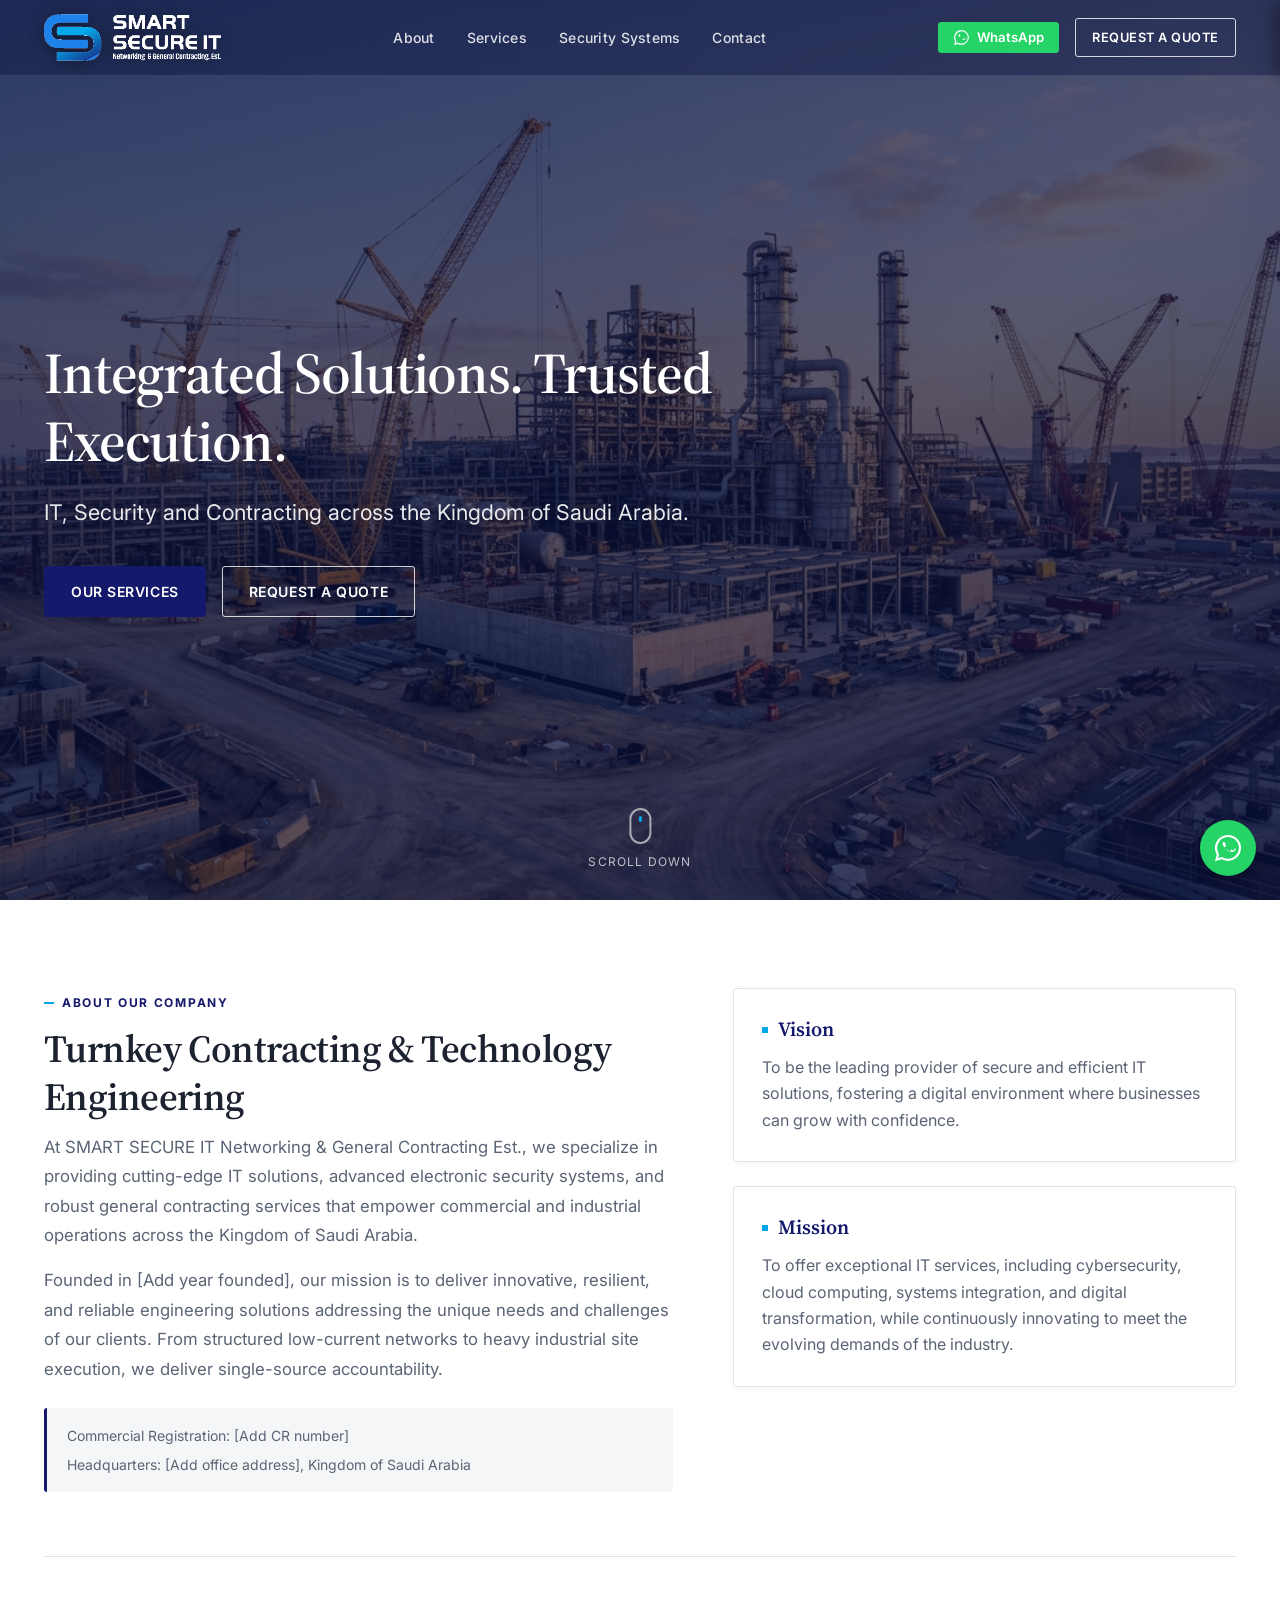
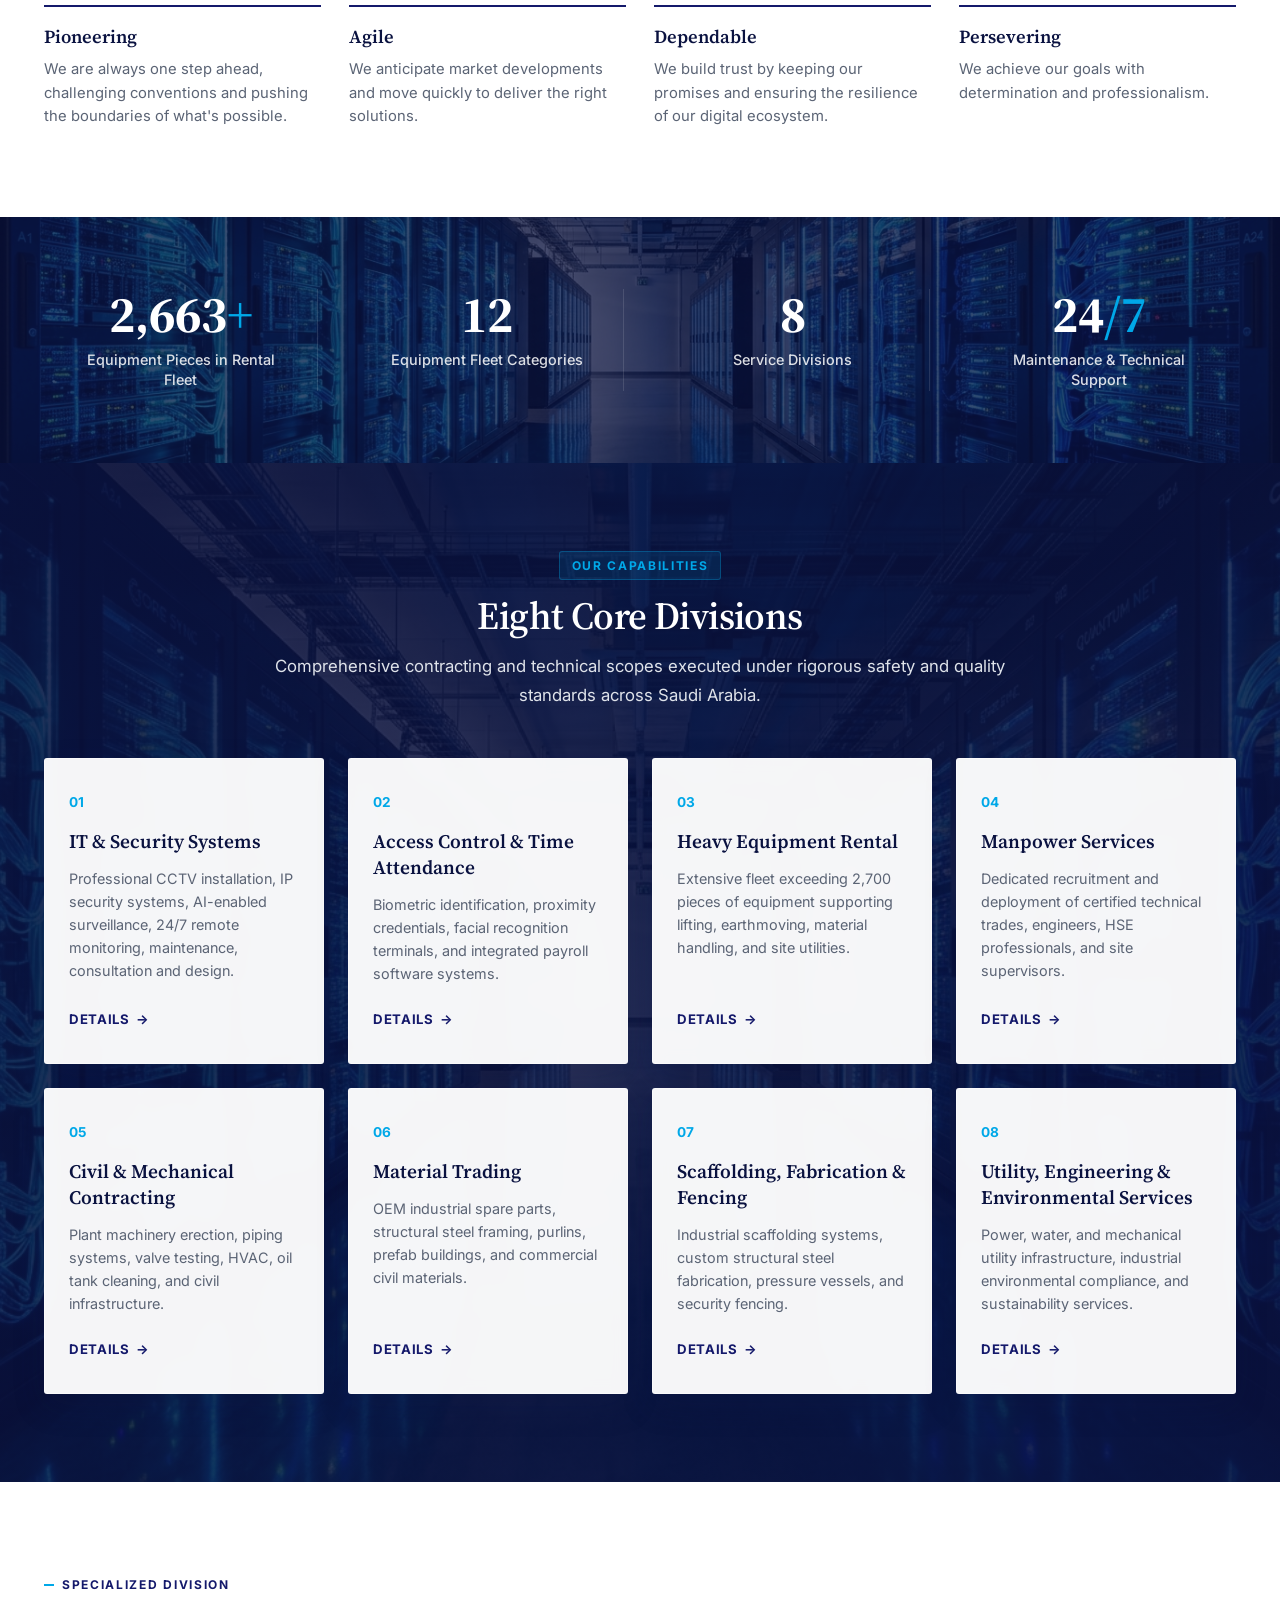
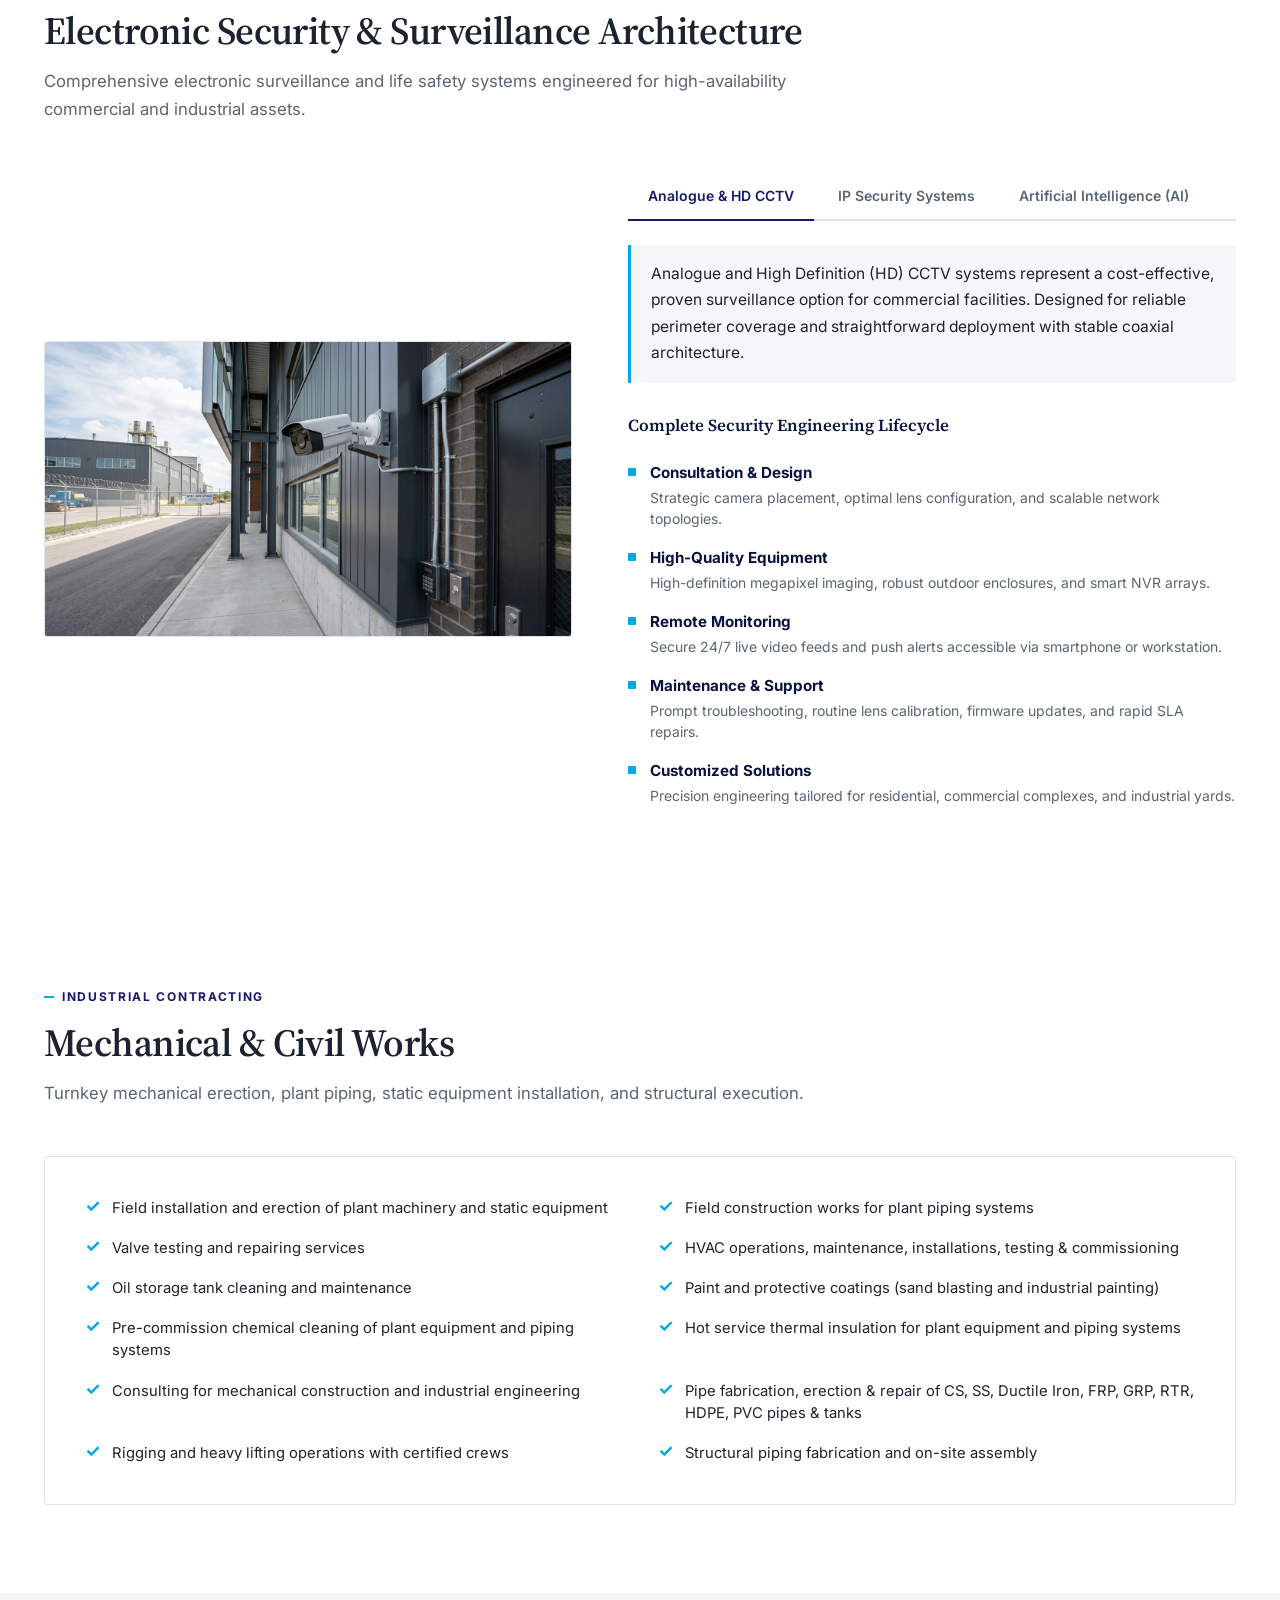
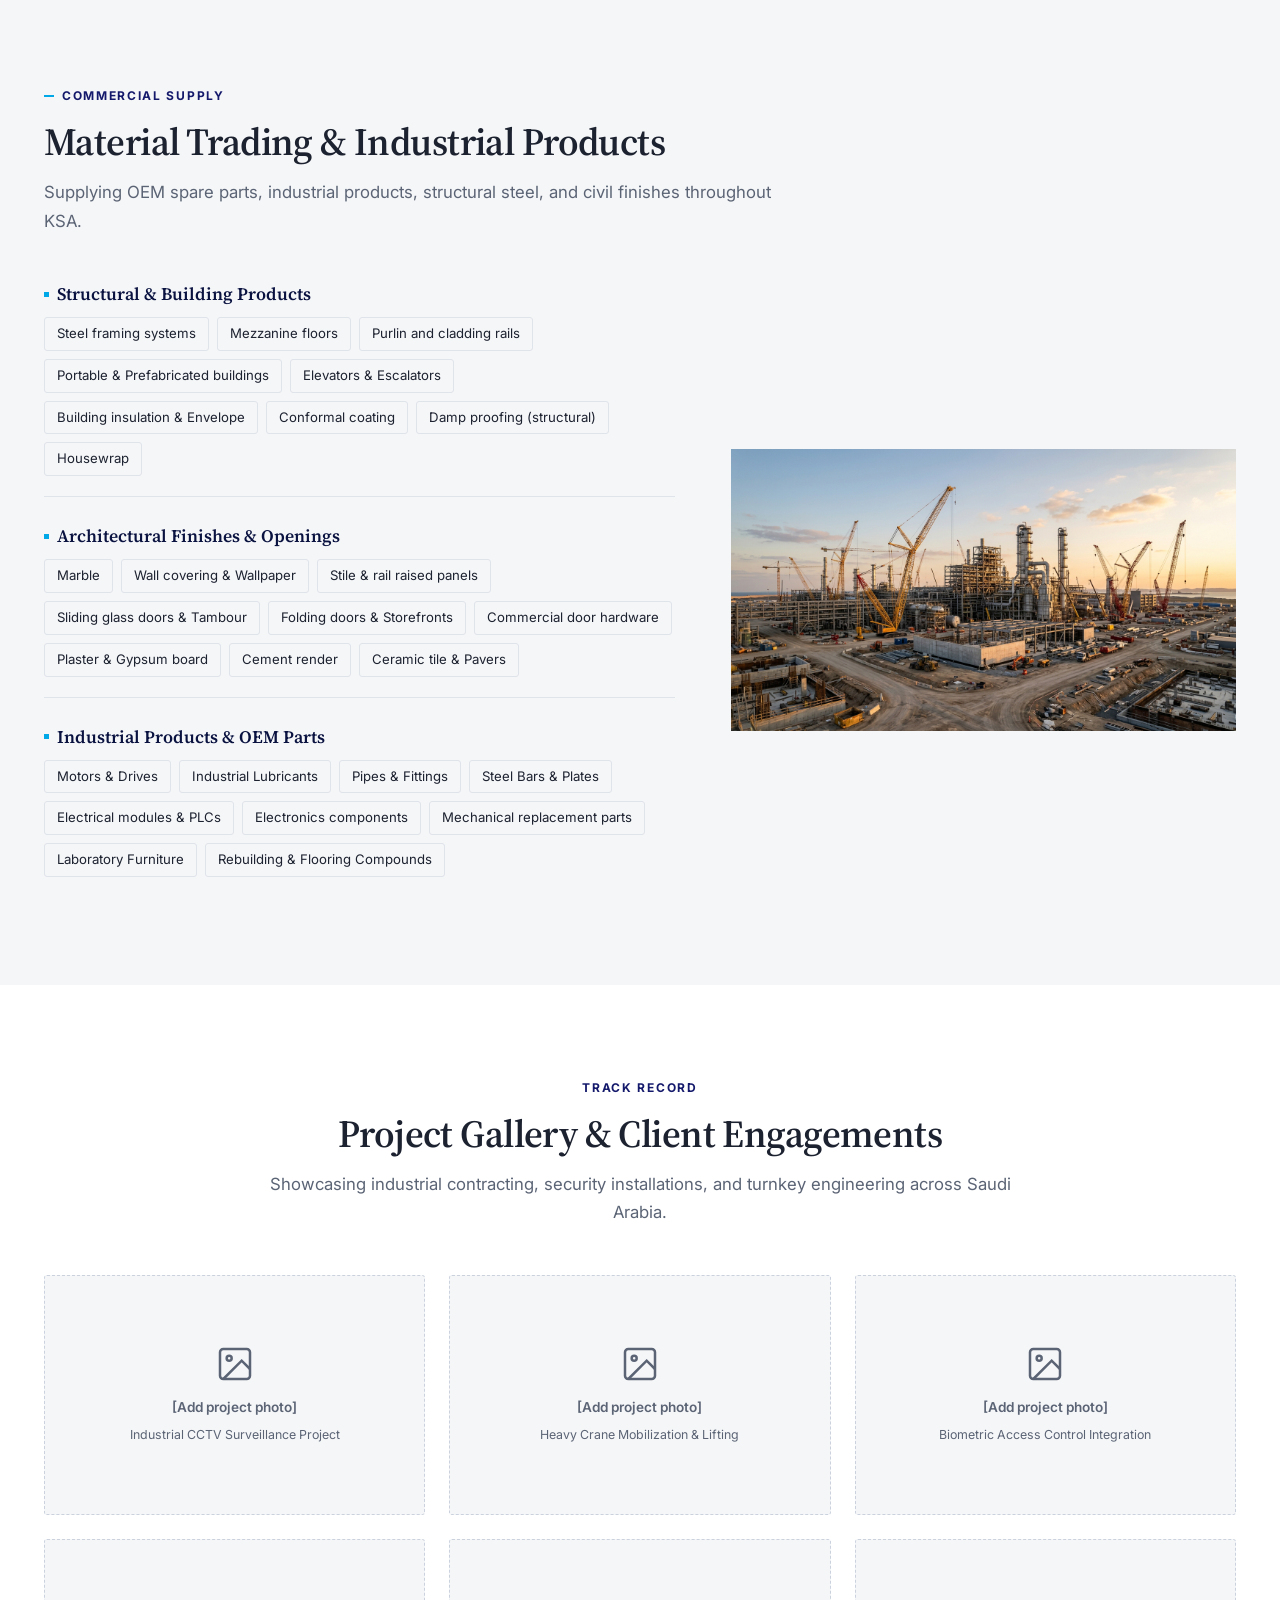
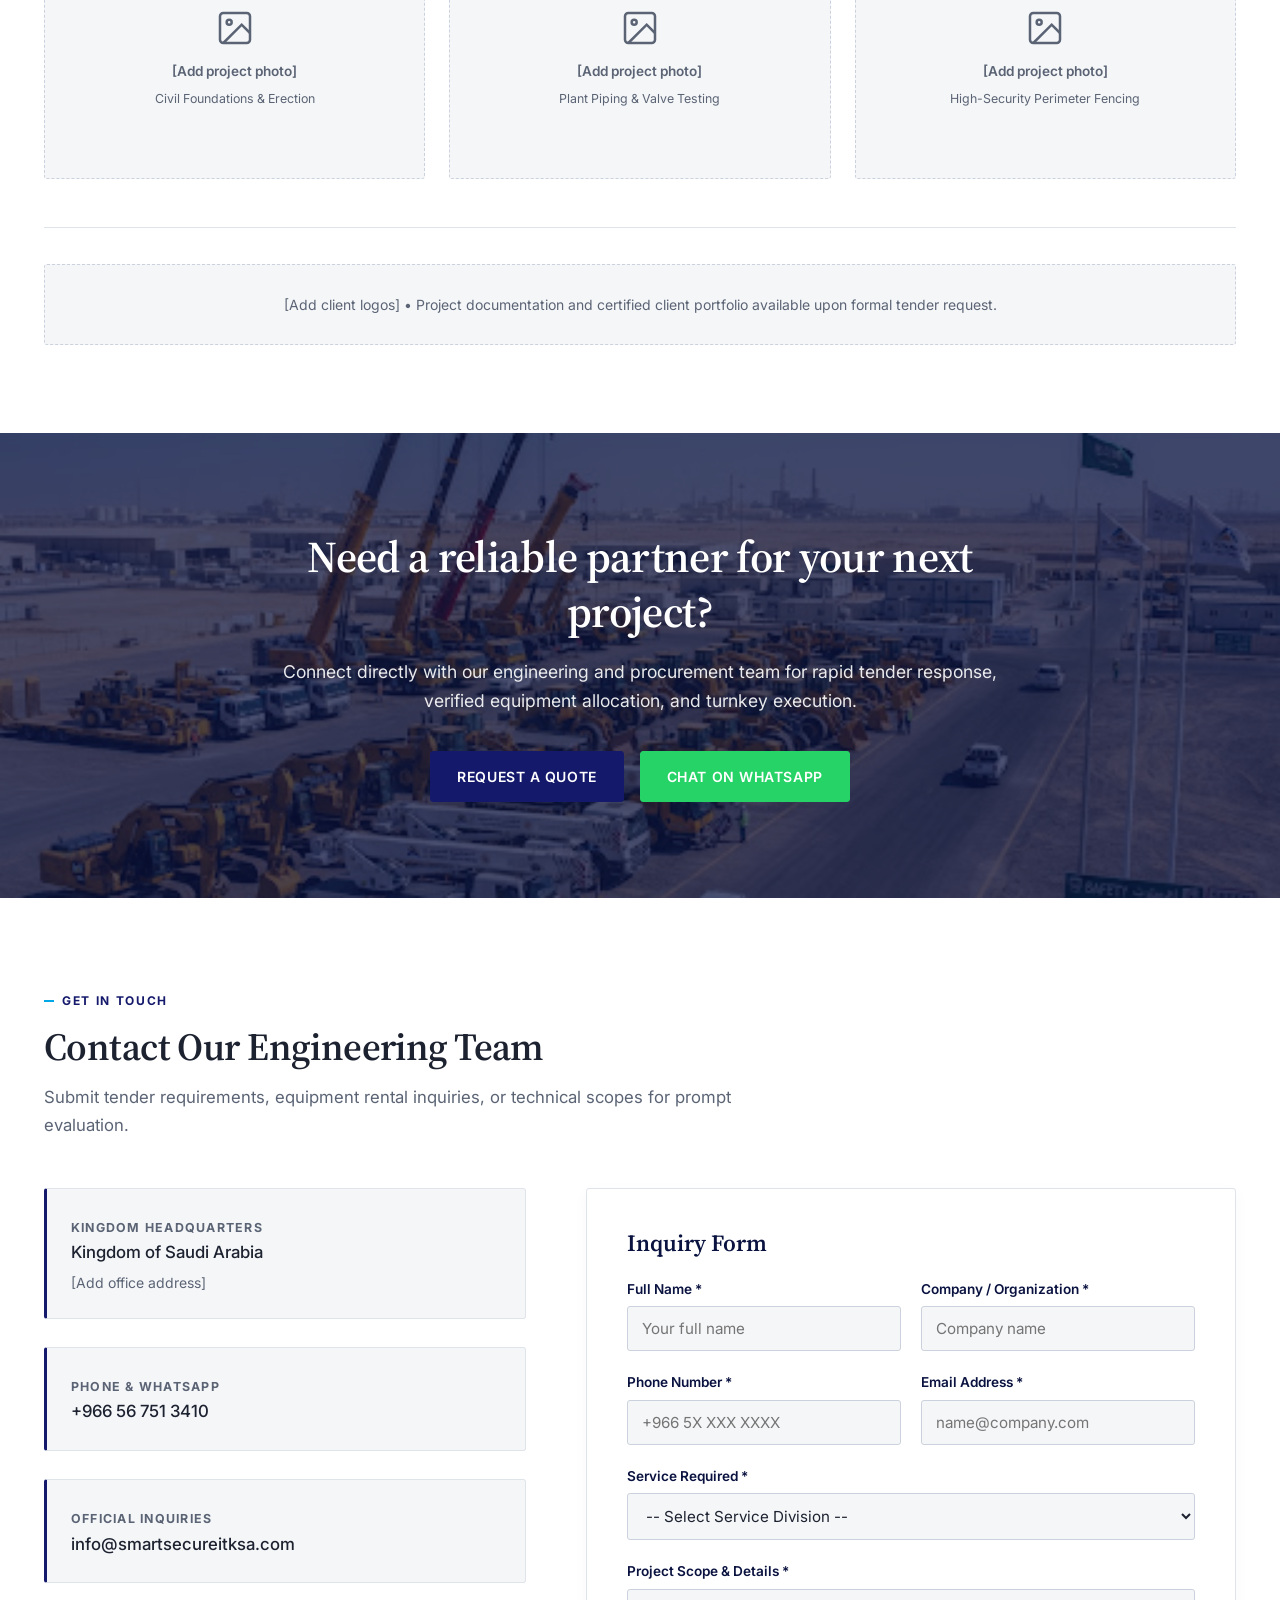
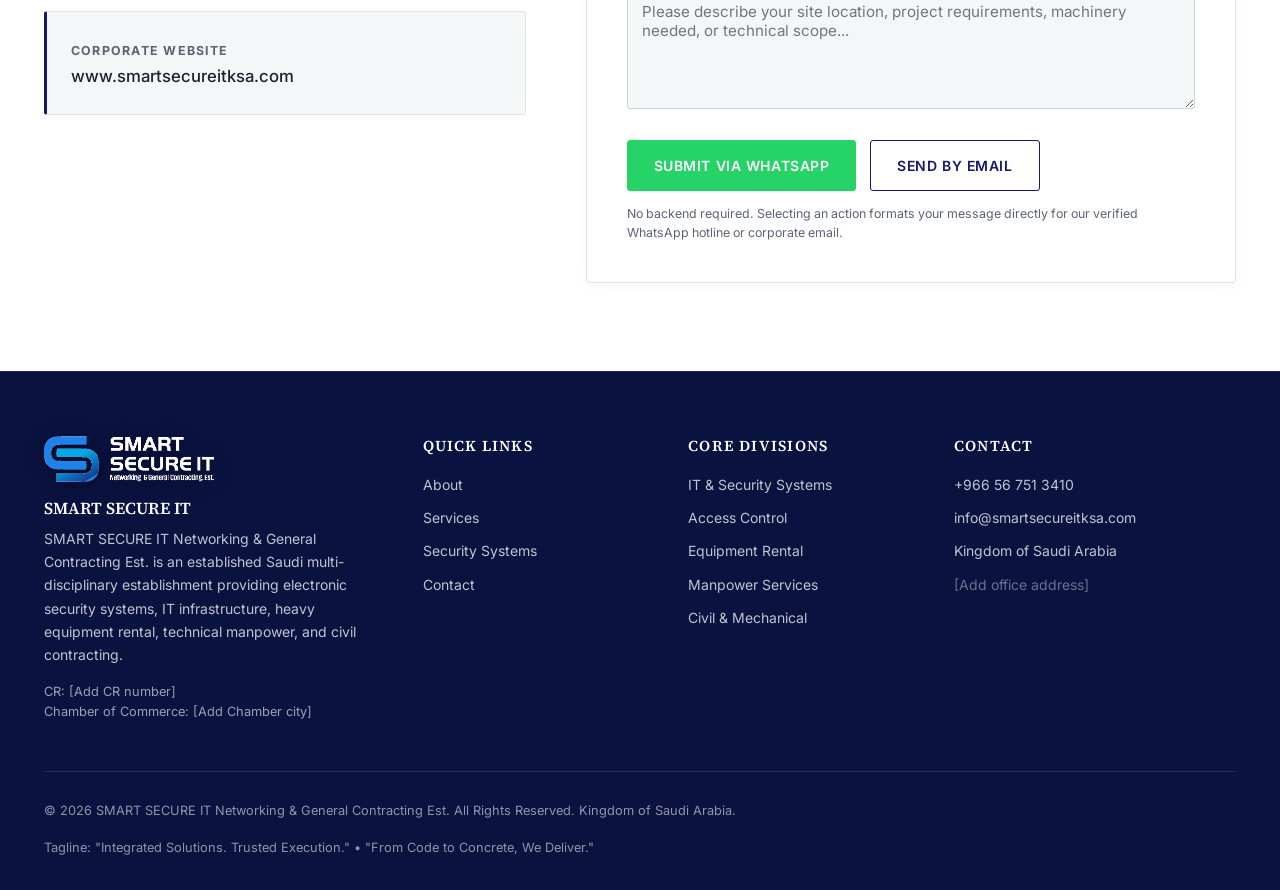
==== commit 1e0ce8cb: "feat: remove Arabic language version and convert to English-only portal" ====
--- a/index.html
+++ b/index.html
@@ -20,7 +20,6 @@
     <meta property="og:description" content="Integrated Solutions. Trusted Execution. Turnkey engineering, security systems, heavy equipment rental, and contracting across KSA.">
     <meta property="og:image" content="https://www.smartsecureitksa.com/assets/img/hero-poster.jpg">
     <meta property="og:locale" content="en_US">
-    <meta property="og:locale:alternate" content="ar_SA">
 
     <!-- Twitter -->
     <meta name="twitter:card" content="summary_large_image">
@@ -37,7 +36,7 @@
     <link rel="preload" as="image" href="assets/img/hero-poster.jpg">
     <link rel="preconnect" href="https://fonts.googleapis.com">
     <link rel="preconnect" href="https://fonts.gstatic.com" crossorigin>
-    <link href="https://fonts.googleapis.com/css2?family=IBM+Plex+Sans+Arabic:wght@400;500;600;700&family=Inter:wght@400;500;600;700&family=Source+Serif+4:ital,opsz,wght@0,8..60,600;0,8..60,700;1,8..60,600&display=swap" rel="stylesheet">
+    <link href="https://fonts.googleapis.com/css2?family=Inter:wght@400;500;600;700&family=Source+Serif+4:ital,opsz,wght@0,8..60,600;0,8..60,700;1,8..60,600&display=swap" rel="stylesheet">
 
     <!-- Stylesheet -->
     <link rel="stylesheet" href="css/styles.css">
@@ -96,10 +95,6 @@
                     </svg>
                     <span class="header-wa-text" data-i18n="header_wa_label">WhatsApp</span>
                 </a>
-
-                <button type="button" class="lang-toggle-btn" id="lang-toggle-btn" aria-label="Switch Language">
-                    <span data-i18n="lang_toggle_label">العربية</span>
-                </button>
                 <a href="#contact" class="btn btn-outline-white btn-sm" data-i18n="nav_quote_btn">Request a Quote</a>
                 
                 <!-- Mobile Hamburger Toggle -->
@@ -877,7 +872,6 @@
     </a>
 
     <!-- Scripts (Deferred Execution) -->
-    <script src="js/i18n.js" defer></script>
     <script src="js/main.js" defer></script>
 </body>
 </html>
--- a/css/styles.css
+++ b/css/styles.css
@@ -22,7 +22,6 @@
   /* Typography Stacks */
   --font-serif: 'Source Serif 4', Georgia, 'Times New Roman', serif;
   --font-sans: 'Inter', -apple-system, BlinkMacSystemFont, 'Segoe UI', Roboto, sans-serif;
-  --font-arabic: 'IBM Plex Sans Arabic', 'Noto Kufi Arabic', Tahoma, sans-serif;
 
   /* Geometry & Elevation */
   --radius: 3px;
@@ -32,21 +31,6 @@
   --header-height: 76px;
   --transition: 0.22s ease-in-out;
   --container-max: 1240px;
-}
-
-/* RTL Typography Override */
-html[dir="rtl"] {
-  font-family: var(--font-arabic);
-}
-
-html[dir="rtl"] h1,
-html[dir="rtl"] h2,
-html[dir="rtl"] h3,
-html[dir="rtl"] h4,
-html[dir="rtl"] .serif-heading {
-  font-family: var(--font-arabic);
-  font-weight: 700;
-  letter-spacing: normal;
 }
 
 /* --------------------------------------------------
@@ -426,21 +410,6 @@
   line-height: 1;
 }
 
-.lang-toggle-btn {
-  color: var(--white);
-  font-size: 0.825rem;
-  font-weight: 600;
-  padding: 6px 14px;
-  border: 1px solid rgba(255, 255, 255, 0.35);
-  border-radius: var(--radius);
-  transition: all var(--transition);
-}
-
-.lang-toggle-btn:hover {
-  background-color: rgba(255, 255, 255, 0.15);
-  border-color: var(--white);
-}
-
 /* Mobile Hamburger Button */
 .hamburger-btn {
   display: none;
@@ -476,11 +445,6 @@
   transform: translateX(100%);
   transition: transform 0.25s ease;
   box-shadow: -4px 0 20px rgba(0, 0, 0, 0.4);
-}
-
-html[dir="rtl"] .mobile-drawer {
-  transform: translateX(-100%);
-  box-shadow: 4px 0 20px rgba(0, 0, 0, 0.4);
 }
 
 .mobile-drawer.open {
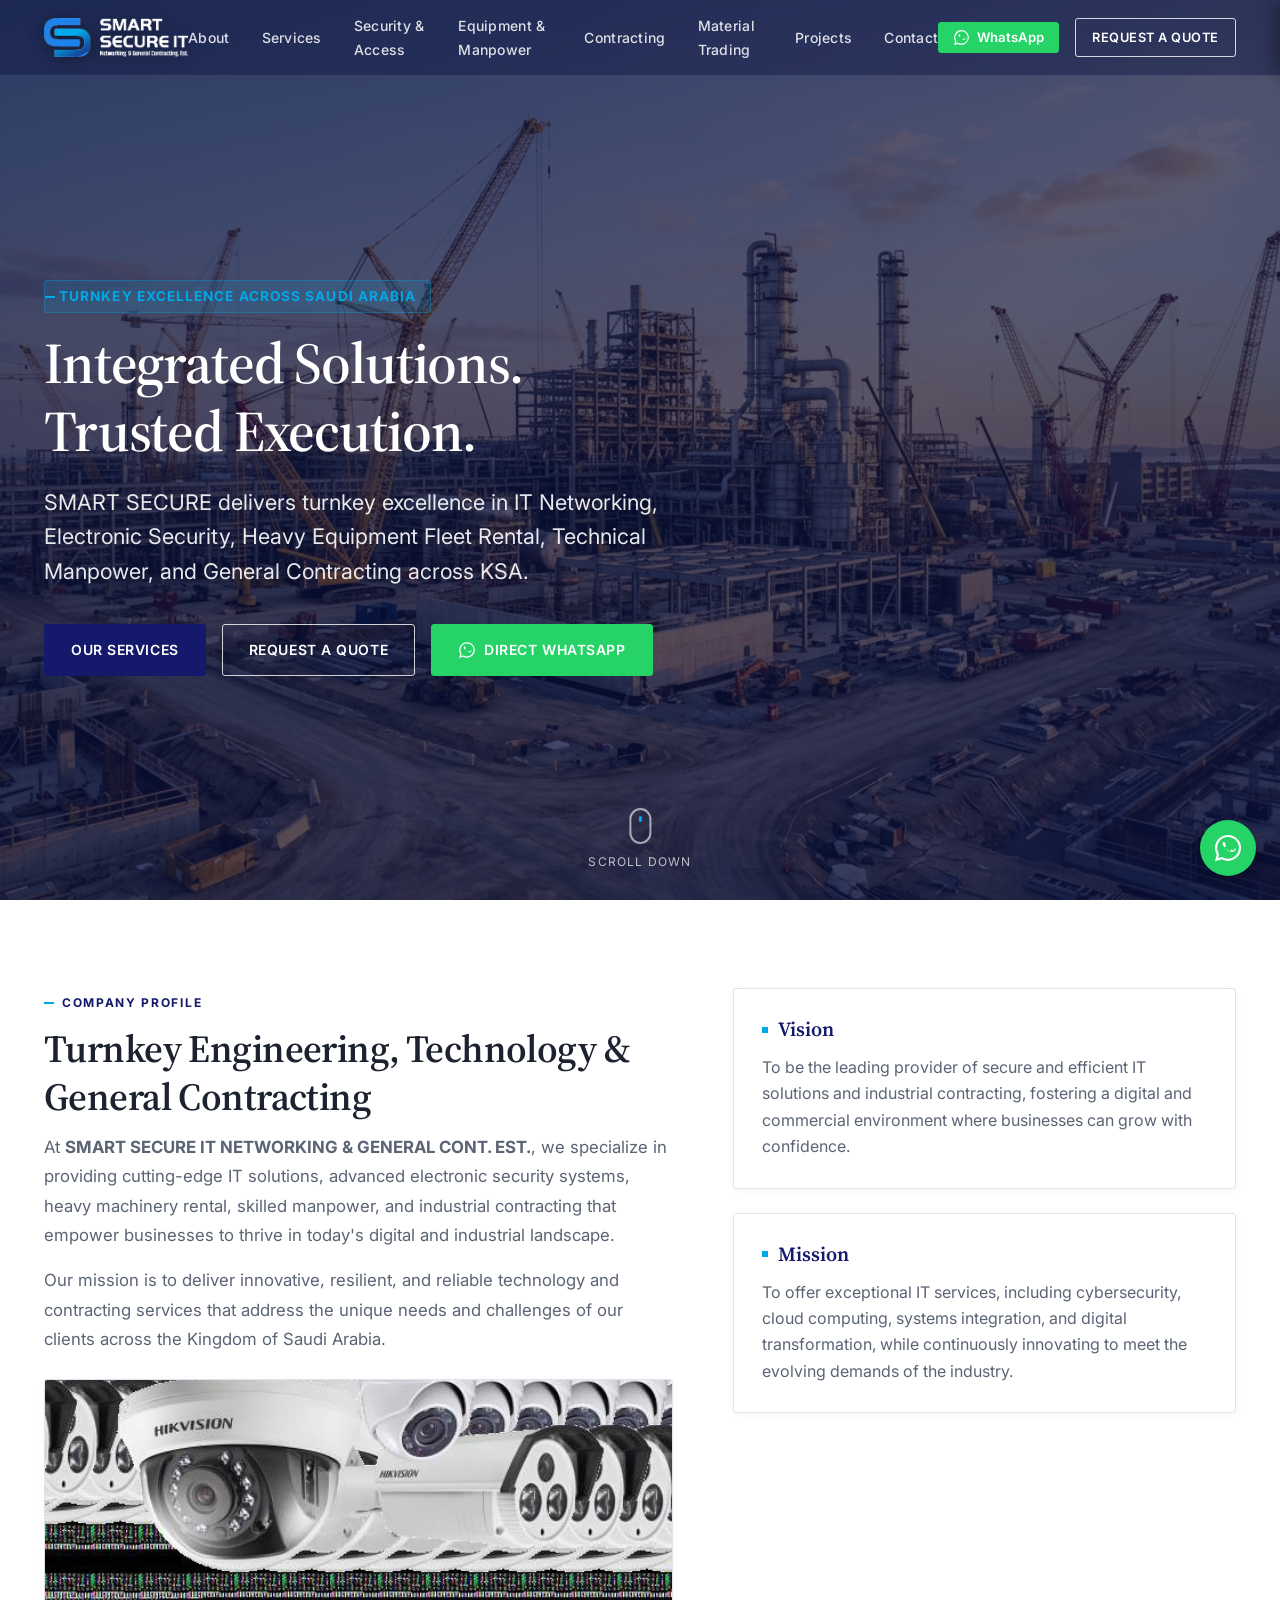
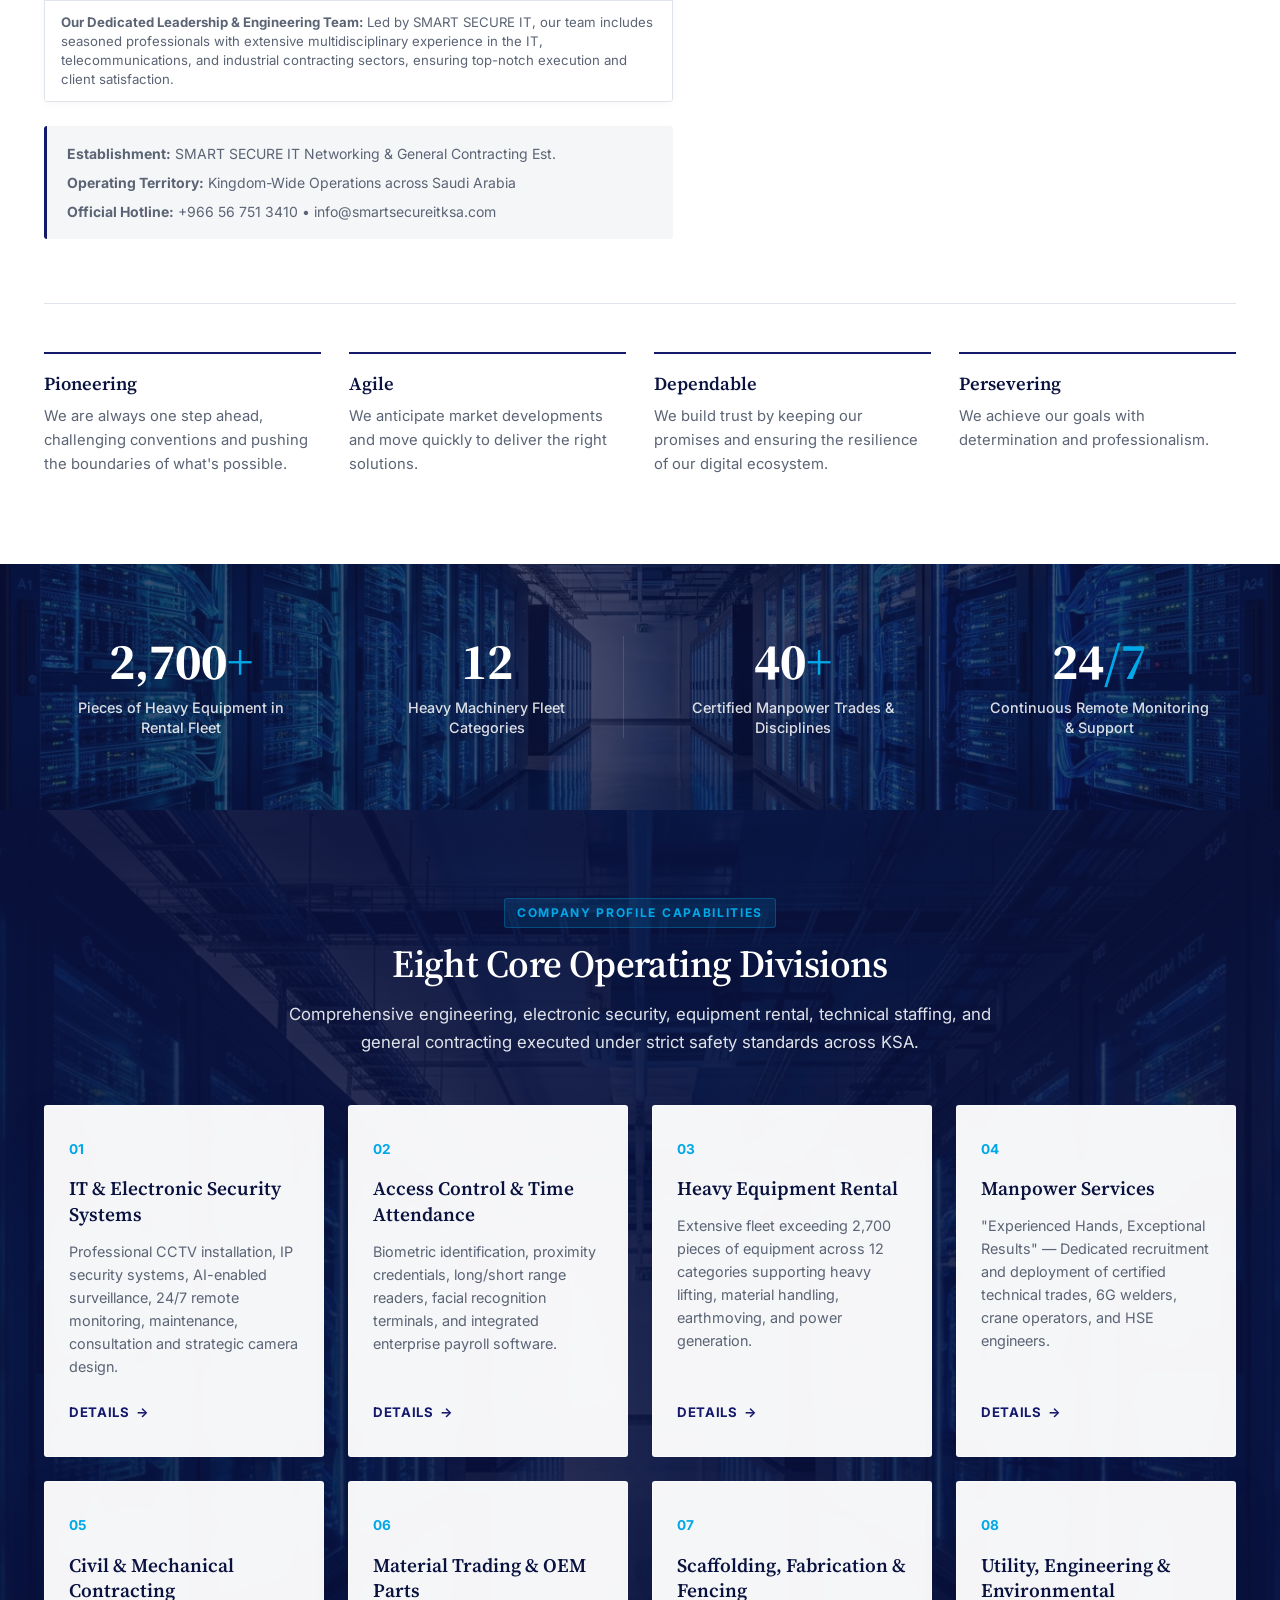
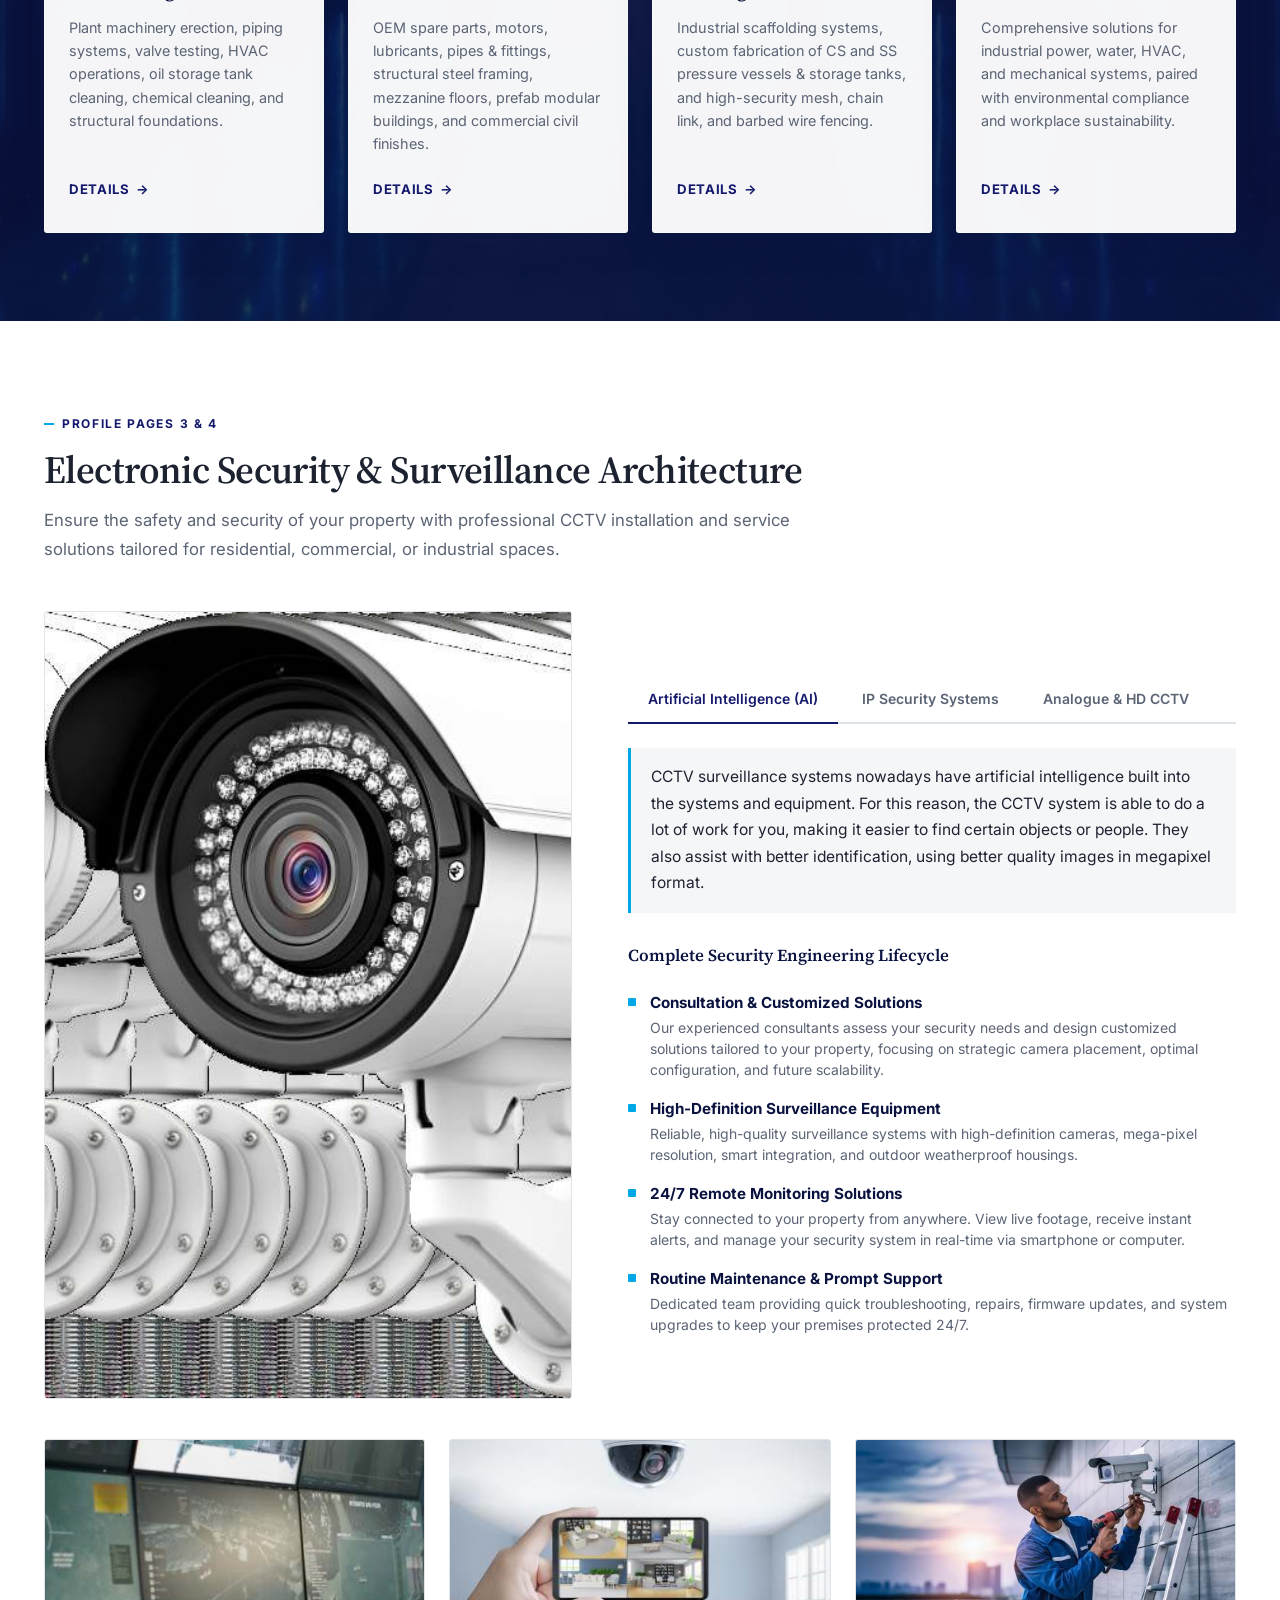
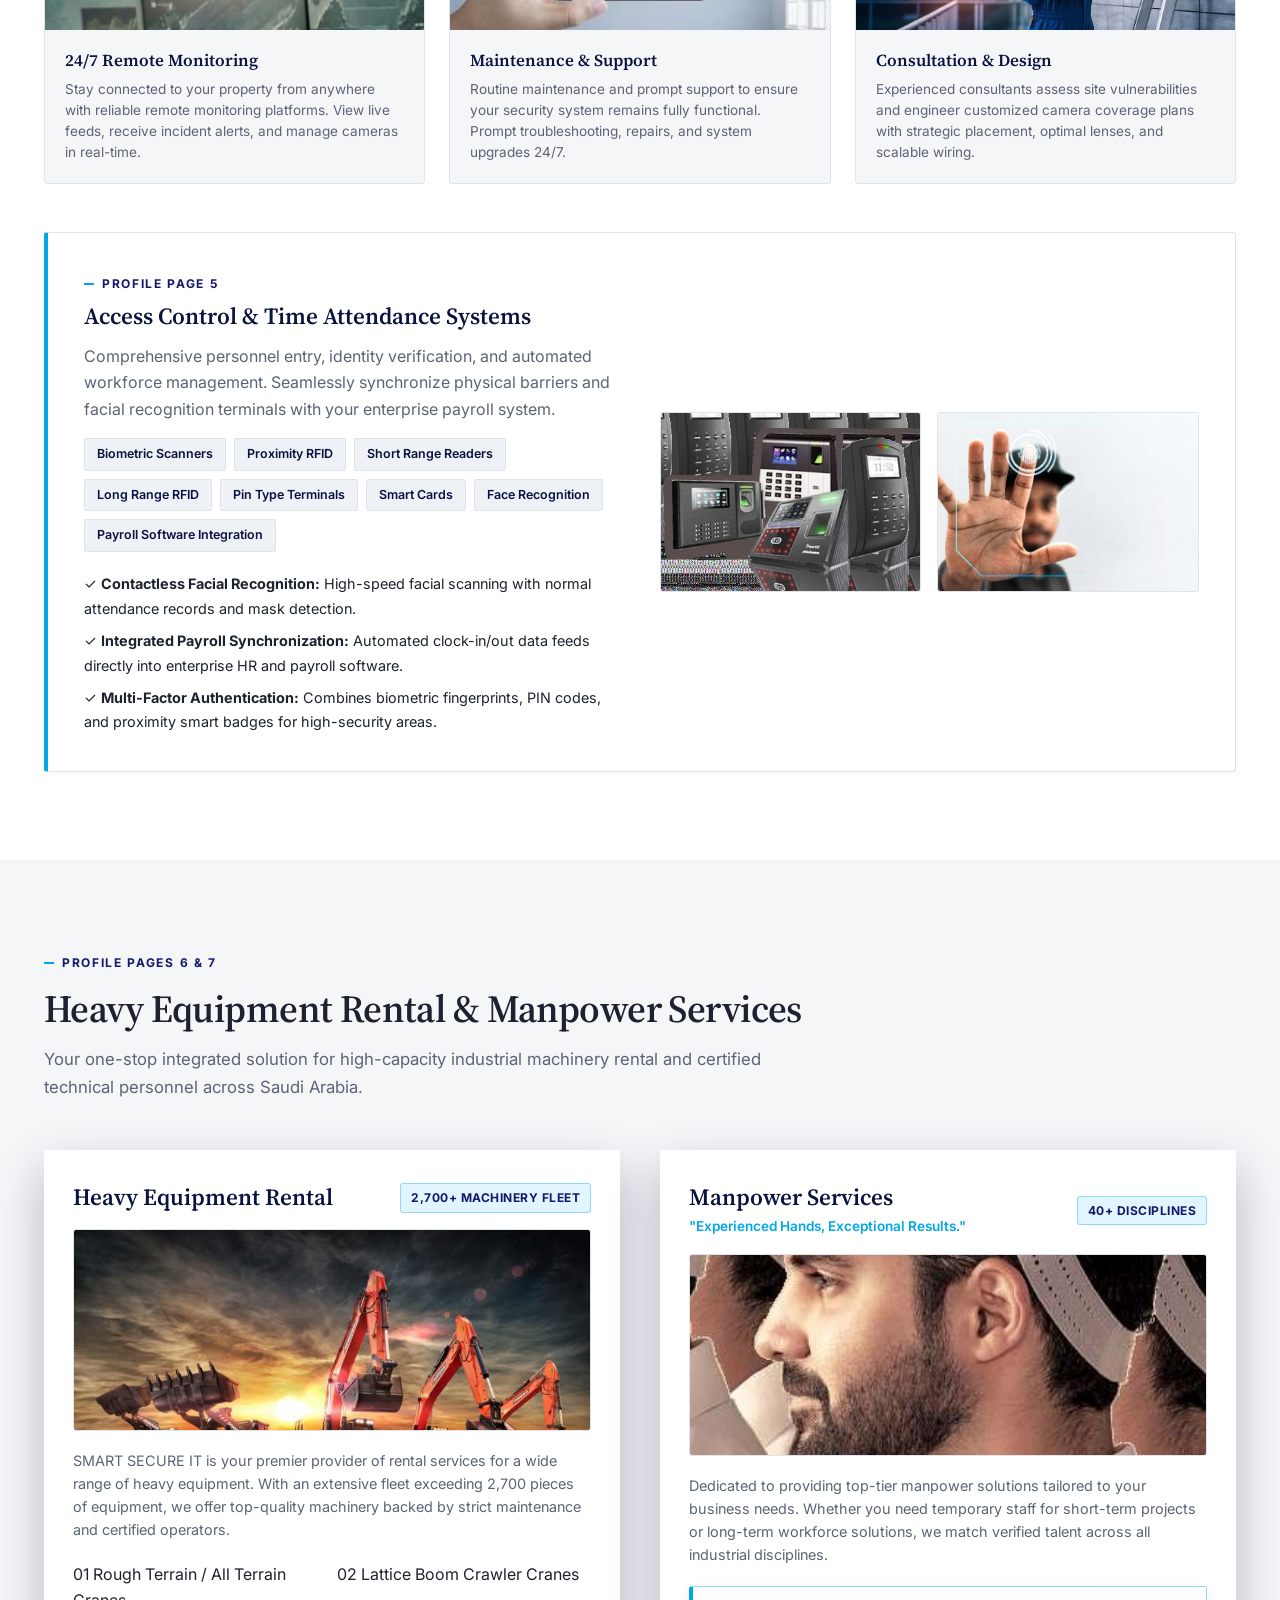
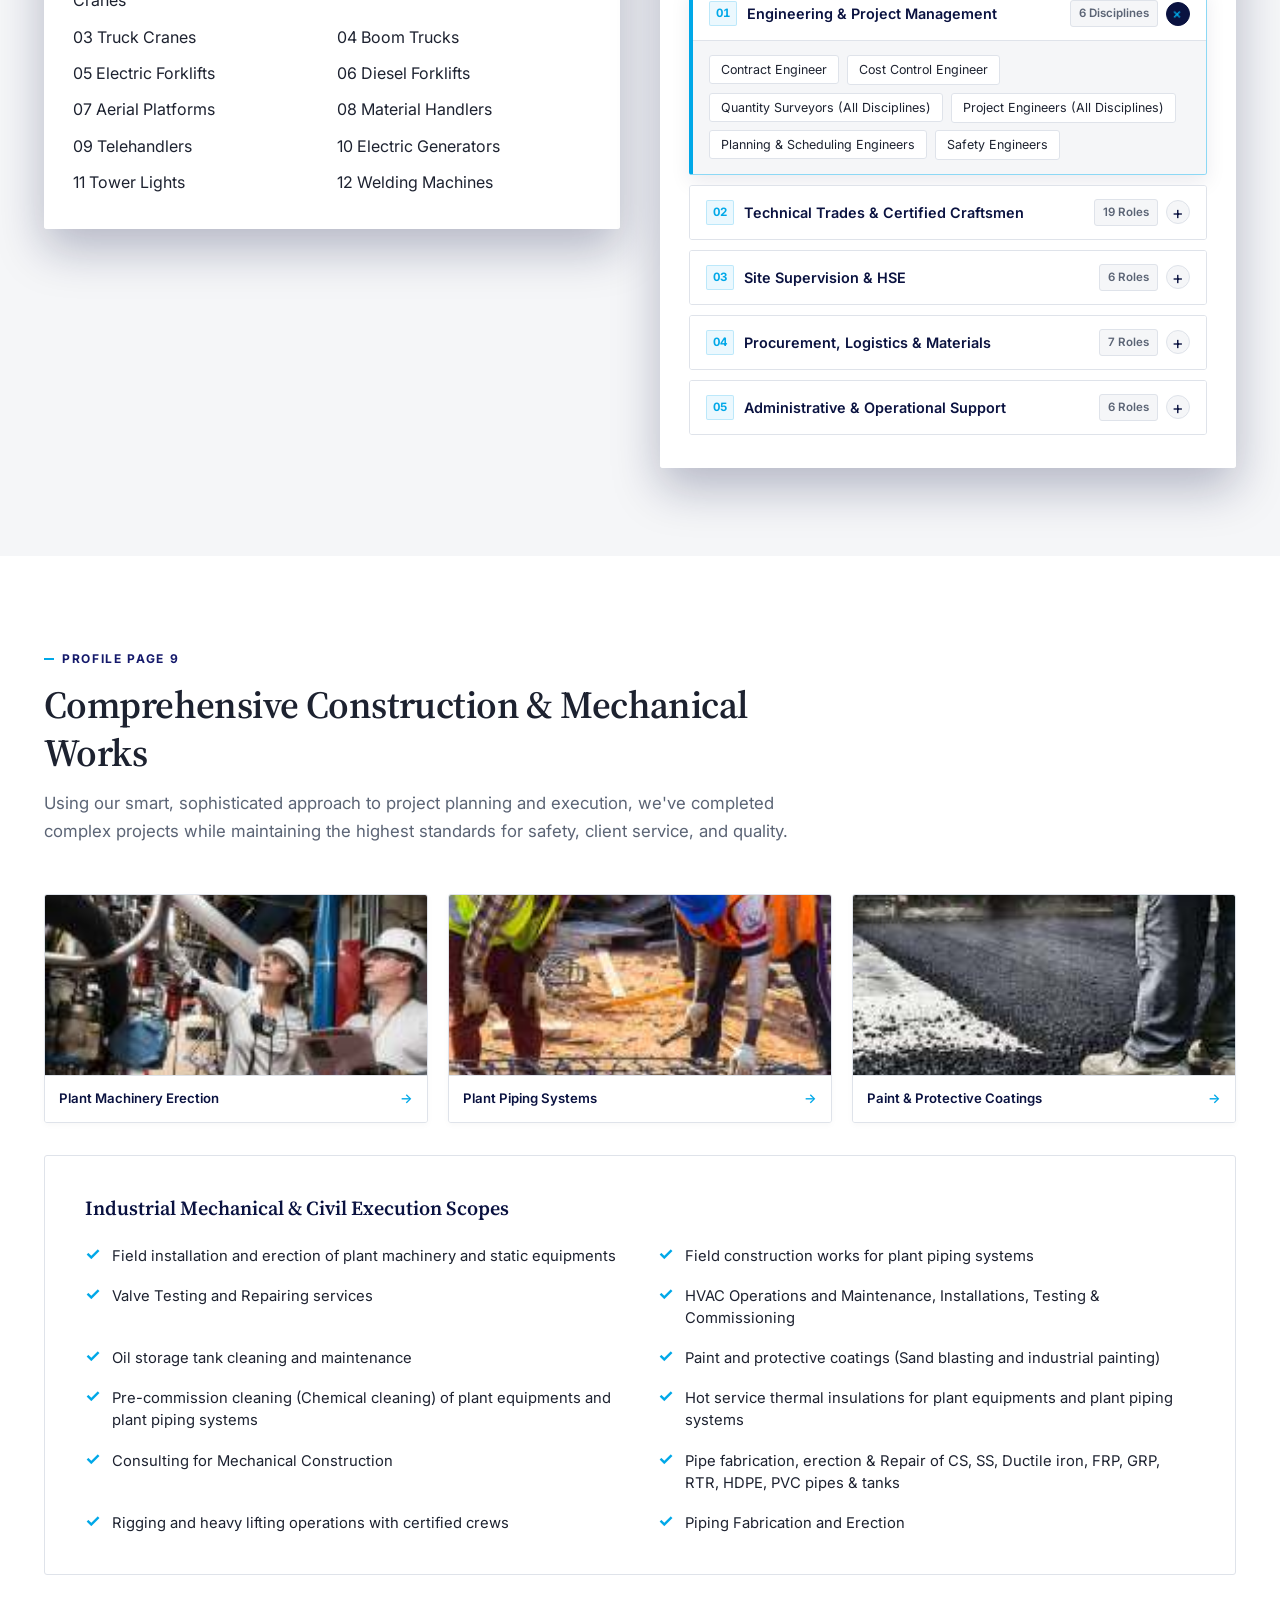
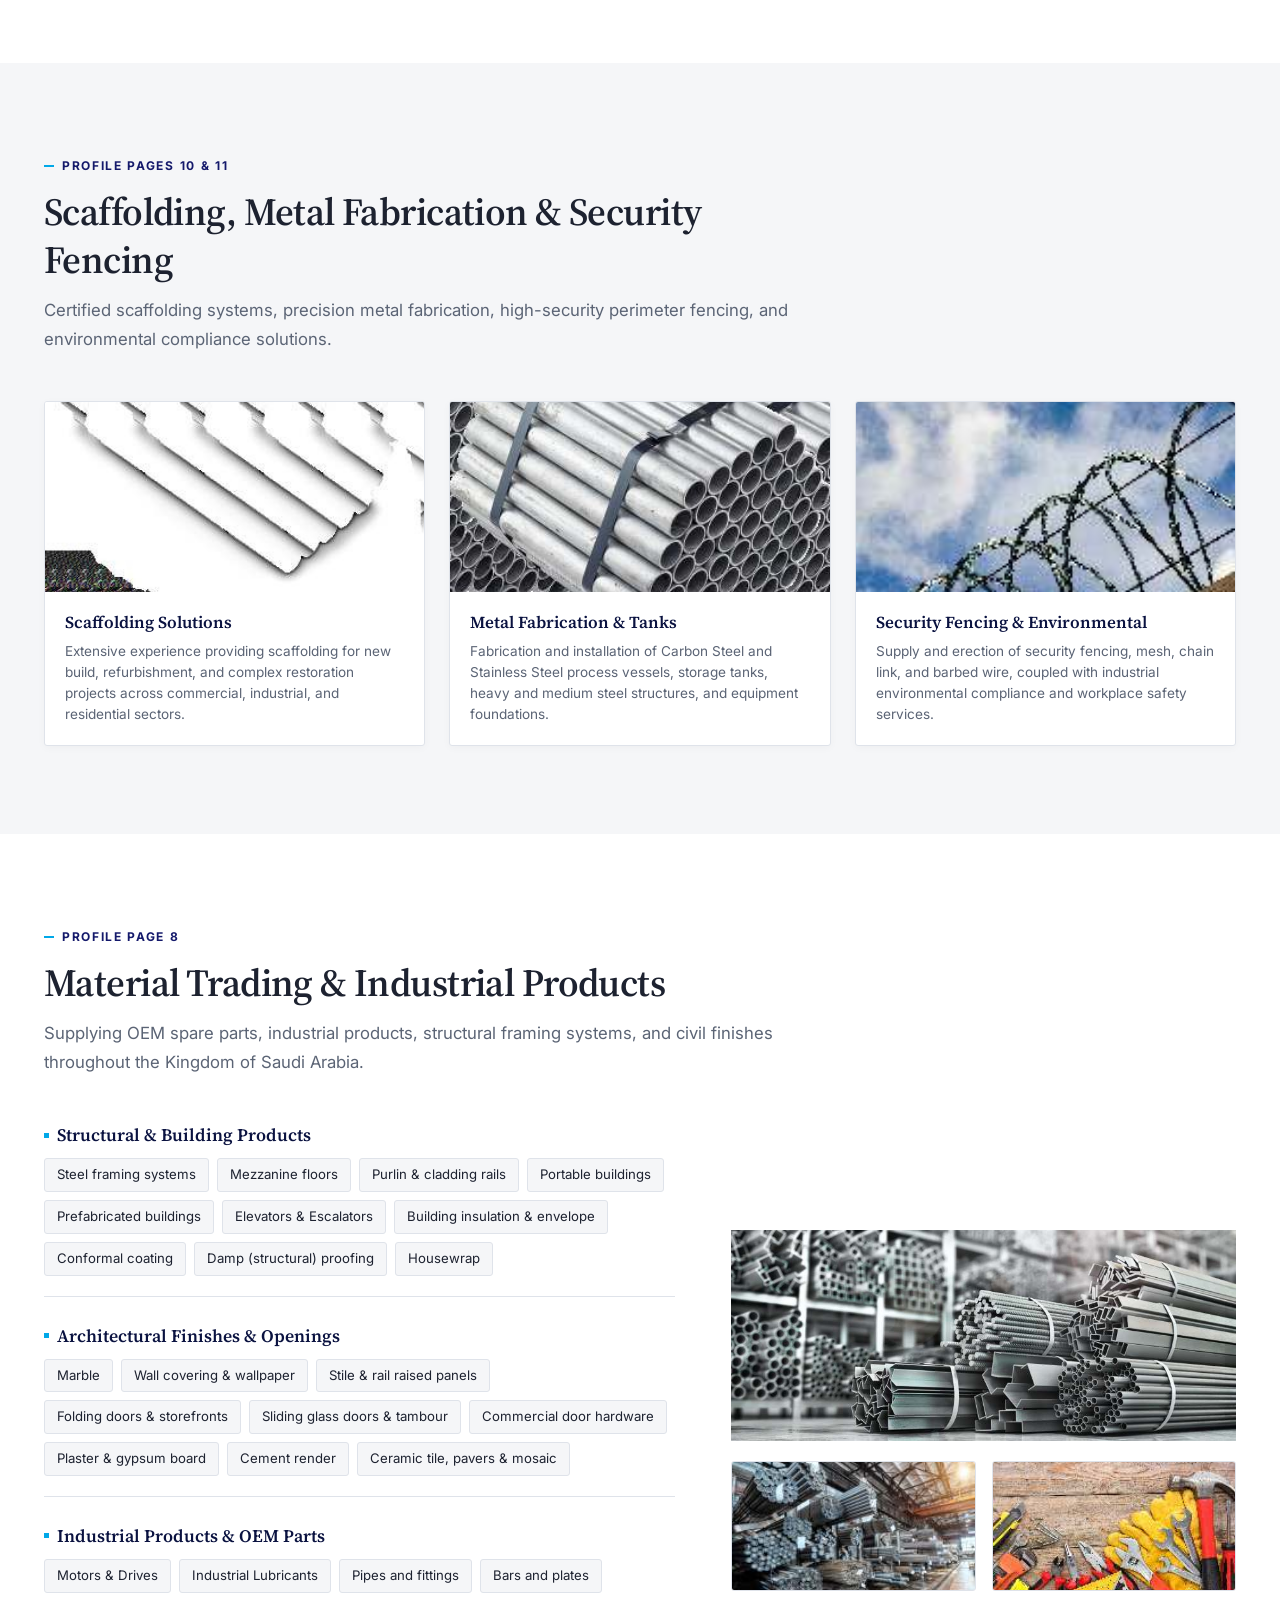
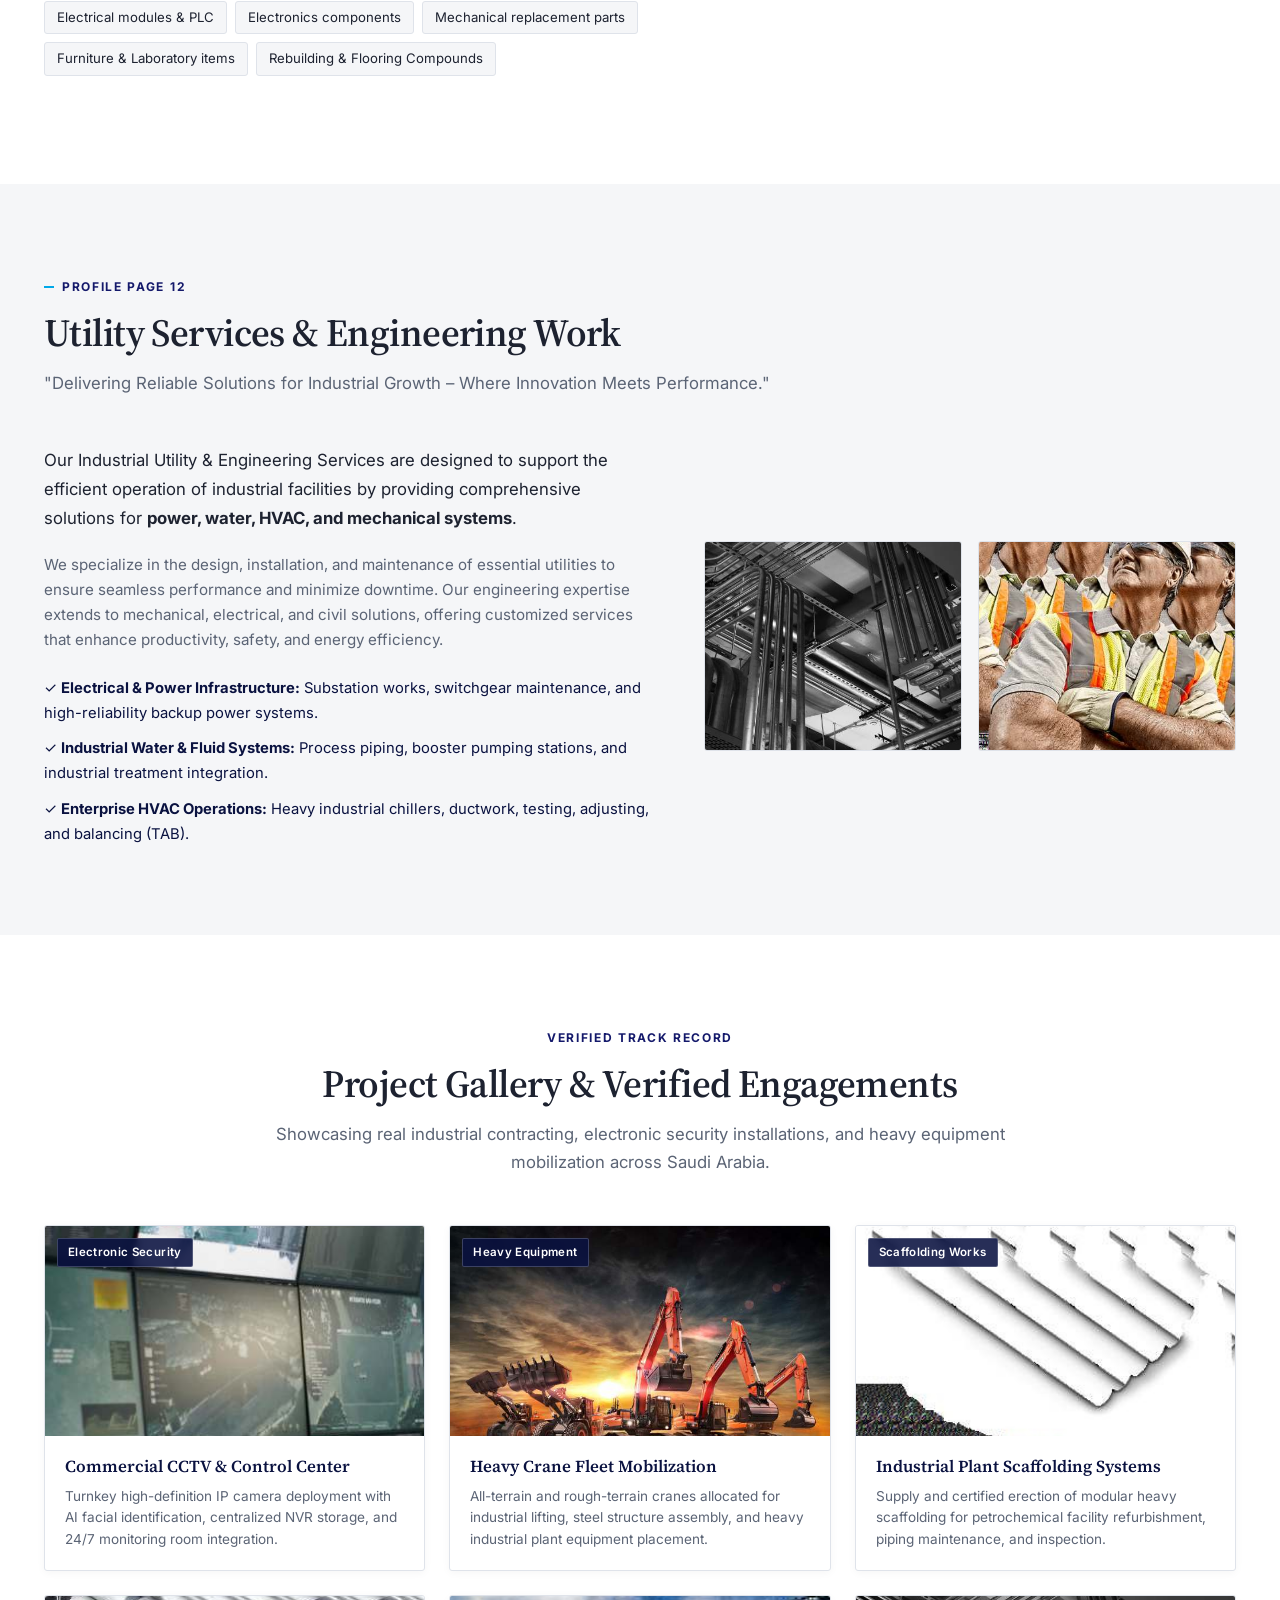
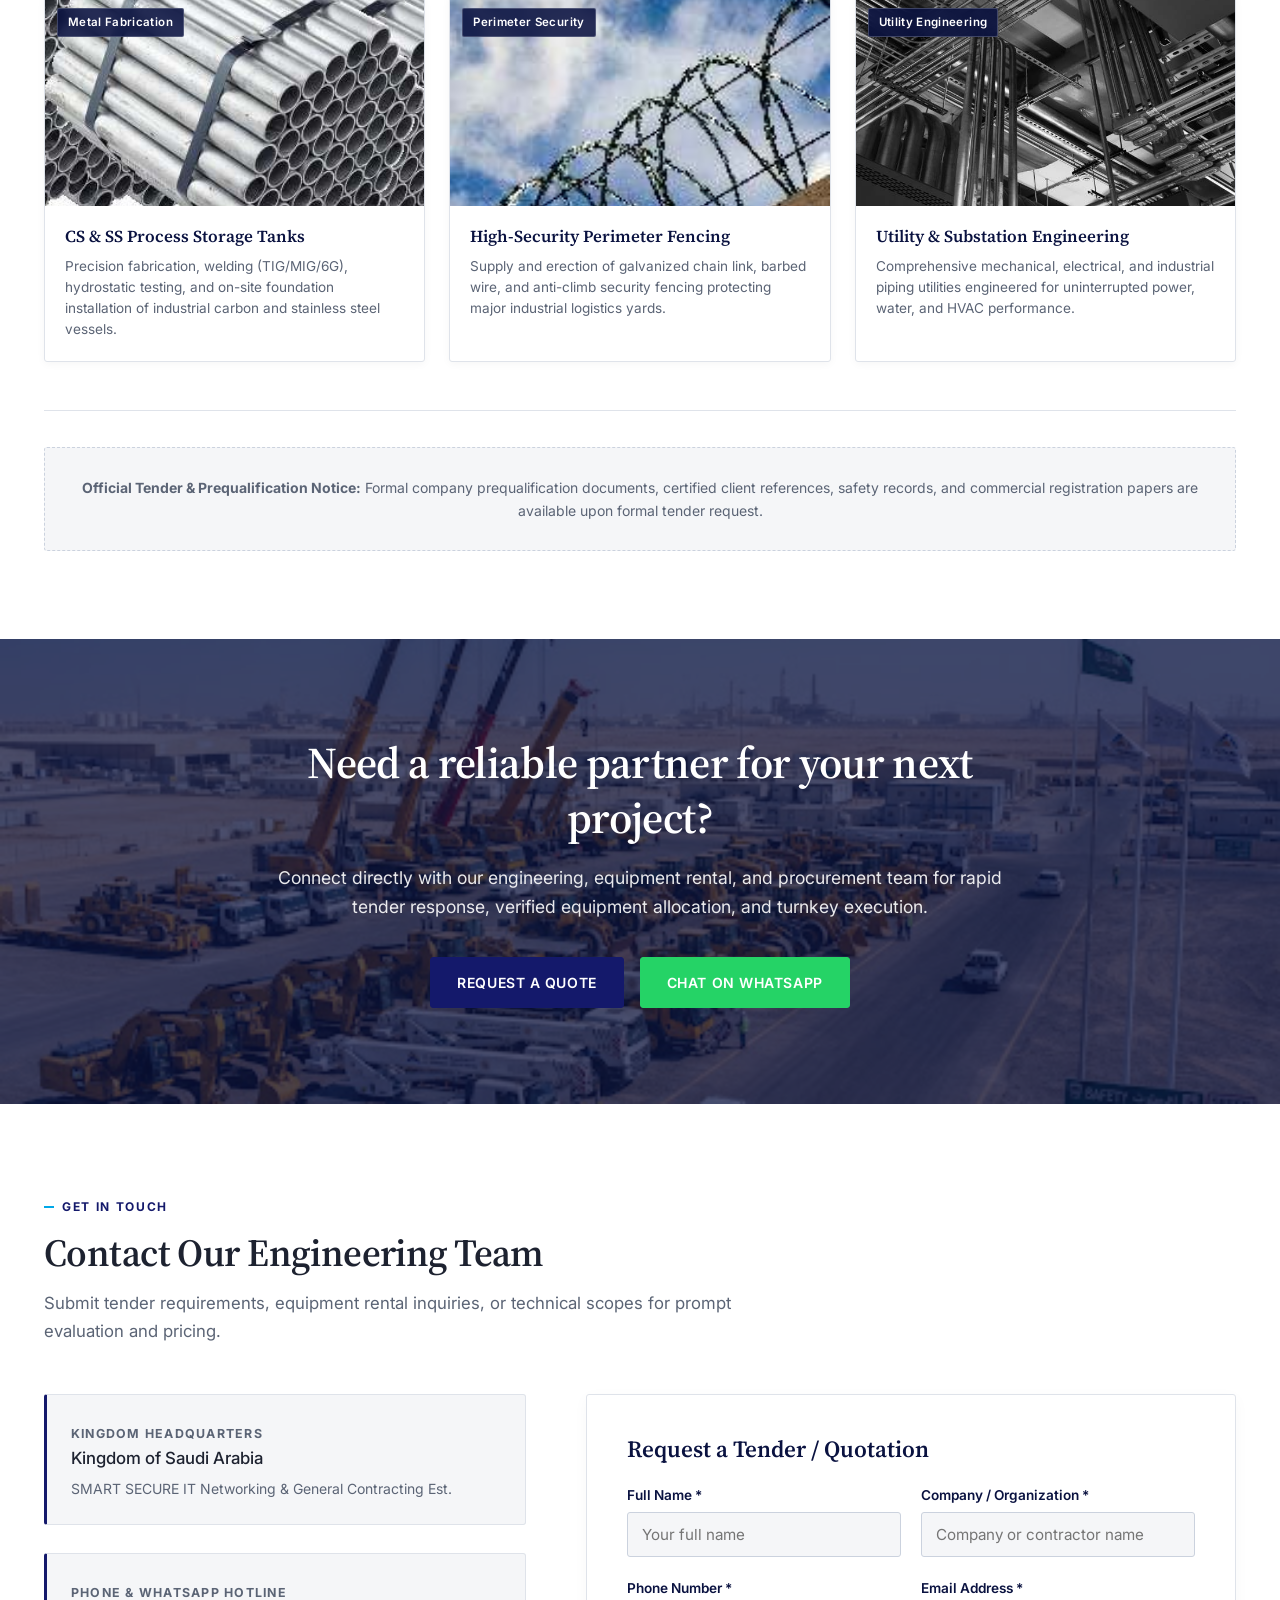
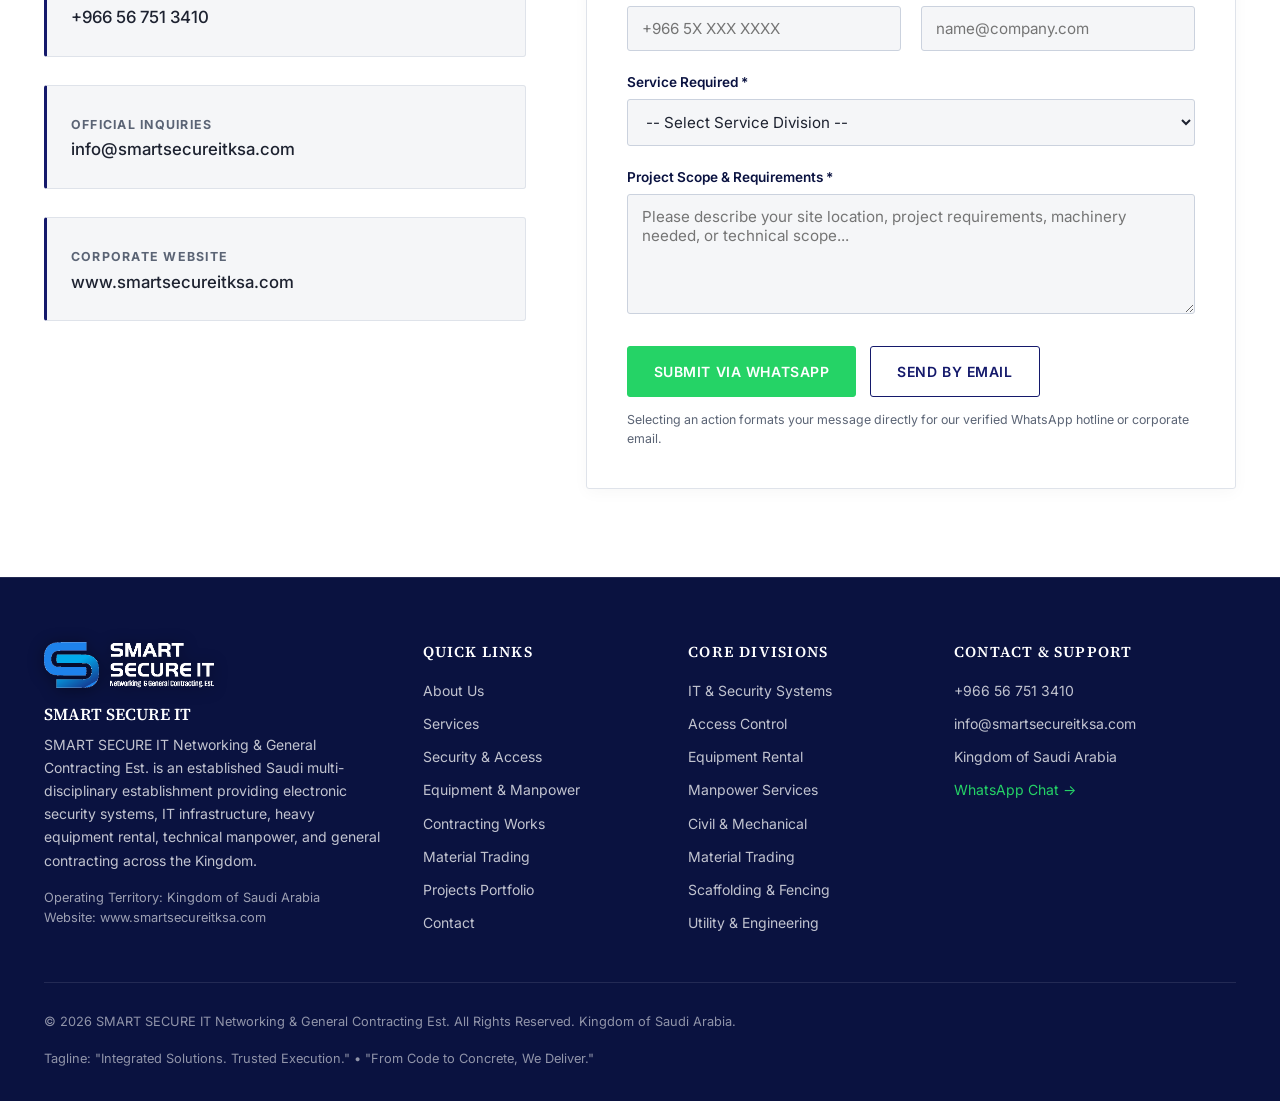
==== commit 4a921a19: "feat: rewrite content, sections and images based on company profile PDF" ====
--- a/index.html
+++ b/index.html
@@ -5,8 +5,8 @@
     <meta name="viewport" content="width=device-width, initial-scale=1.0">
     <meta http-equiv="X-UA-Compatible" content="IE=edge">
     
-    <title data-i18n="site_title">SMART SECURE IT Networking &amp; General Contracting Est. | Saudi Arabia</title>
-    <meta name="description" content="Turnkey engineering, electronic security, IT networking, heavy equipment rental, and general contracting across the Kingdom of Saudi Arabia." data-i18n-ph="site_description">
+    <title>SMART SECURE IT Networking &amp; General Contracting Est. | Saudi Arabia</title>
+    <meta name="description" content="Integrated Solutions. Trusted Execution. Turnkey IT networking, electronic security surveillance, heavy equipment rental, technical manpower, and general contracting across the Kingdom of Saudi Arabia.">
     <meta name="author" content="SMART SECURE IT Networking &amp; General Contracting Est.">
     <meta name="robots" content="index, follow">
 
@@ -63,7 +63,7 @@
 <body>
 
     <!-- Accessibility Skip Link -->
-    <a href="#main-content" class="skip-link" data-i18n="skip_link">Skip to main content</a>
+    <a href="#main-content" class="skip-link">Skip to main content</a>
 
     <!-- ================= 1. HEADER ================= -->
     <header class="site-header" id="top">
@@ -75,27 +75,30 @@
 
             <!-- Desktop Navigation -->
             <nav class="nav-desktop" aria-label="Primary Navigation">
-                <a href="#about" class="nav-link" data-i18n="nav_about">About</a>
-                <a href="#services" class="nav-link" data-i18n="nav_services">Services</a>
-                <a href="#security-systems" class="nav-link" data-i18n="sec_label">Security Systems</a>
-                <a href="#contact" class="nav-link" data-i18n="nav_contact">Contact</a>
+                <a href="#about" class="nav-link">About</a>
+                <a href="#services" class="nav-link">Services</a>
+                <a href="#security-systems" class="nav-link">Security &amp; Access</a>
+                <a href="#equipment-manpower" class="nav-link">Equipment &amp; Manpower</a>
+                <a href="#mechanical-civil" class="nav-link">Contracting</a>
+                <a href="#materials" class="nav-link">Material Trading</a>
+                <a href="#projects" class="nav-link">Projects</a>
+                <a href="#contact" class="nav-link">Contact</a>
             </nav>
 
-            <!-- Actions: WhatsApp, Language Switch & Quote Button -->
+            <!-- Actions: WhatsApp & Quote Button -->
             <div class="header-actions">
                 <a href="https://wa.me/966567513410?text=Hello%20Smart%20Secure%20IT%2C%20I%20would%20like%20to%20enquire%20about%20your%20services" 
                    target="_blank" 
                    rel="noopener" 
                    class="header-wa-btn" 
                    aria-label="Chat on WhatsApp" 
-                   data-i18n-aria="wa_btn_aria"
                    title="WhatsApp (+966 56 751 3410)">
                     <svg viewBox="0 0 32 32" class="header-wa-icon" aria-hidden="true">
                         <path d="M16 2a13.9 13.9 0 00-12 20.9L2 30l7.3-1.9A13.9 13.9 0 1016 2zm0 25.5a11.6 11.6 0 01-5.9-1.6l-.4-.3-4.4 1.1 1.2-4.2-.3-.4a11.6 11.6 0 119.8 5.4zm6.4-8.6c-.3-.2-2.1-1-2.4-1.1-.3-.2-.6-.2-.8.2s-1 1.1-1.2 1.4-.4.3-.7.2a9.2 9.2 0 01-2.7-1.7 10.1 10.1 0 01-1.9-2.3c-.2-.4 0-.5.2-.7s.4-.4.6-.7.2-.4.3-.6 0-.4 0-.6-.8-2-1.1-2.7c-.3-.7-.6-.6-.8-.6h-.7a1.4 1.4 0 00-1 1 5.3 5.3 0 001.6 3.9 12.3 12.3 0 005.3 4.7c.8.3 1.5.5 2 .7a4.9 4.9 0 002.3.1 3.7 3.7 0 002.5-1.7 3 3 0 00.2-1.7c-.2-.2-.5-.3-.9-.5z"/>
                     </svg>
-                    <span class="header-wa-text" data-i18n="header_wa_label">WhatsApp</span>
+                    <span class="header-wa-text">WhatsApp</span>
                 </a>
-                <a href="#contact" class="btn btn-outline-white btn-sm" data-i18n="nav_quote_btn">Request a Quote</a>
+                <a href="#contact" class="btn btn-outline-white btn-sm">Request a Quote</a>
                 
                 <!-- Mobile Hamburger Toggle -->
                 <button type="button" class="hamburger-btn" id="hamburger-btn" aria-label="Toggle Navigation Menu" aria-expanded="false" aria-controls="mobile-drawer">
@@ -117,17 +120,22 @@
                target="_blank" 
                rel="noopener" 
                class="btn btn-whatsapp" 
-               style="width:100%; text-align:center; justify-content:center; gap:8px;" 
-               data-i18n="header_wa_label">
-                WhatsApp
+               style="width:100%; text-align:center; justify-content:center; gap:8px;">
+                WhatsApp (+966 56 751 3410)
             </a>
             <div class="mobile-nav-links">
-                <a href="#about" class="nav-link" data-i18n="nav_about">About</a>
-                <a href="#services" class="nav-link" data-i18n="nav_services">Services</a>
-                <a href="#security-systems" class="nav-link" data-i18n="sec_label">Security Systems</a>
-                <a href="#contact" class="nav-link" data-i18n="nav_contact">Contact</a>
-            </div>
-            <a href="#contact" class="btn btn-primary" style="width:100%; text-align:center;" data-i18n="nav_quote_btn">Request a Quote</a>
+                <a href="#about" class="nav-link">About Us</a>
+                <a href="#services" class="nav-link">Our Services</a>
+                <a href="#security-systems" class="nav-link">Security &amp; Access</a>
+                <a href="#equipment-manpower" class="nav-link">Equipment &amp; Manpower</a>
+                <a href="#mechanical-civil" class="nav-link">Mechanical &amp; Civil</a>
+                <a href="#contracting-works" class="nav-link">Scaffolding &amp; Fencing</a>
+                <a href="#materials" class="nav-link">Material Trading</a>
+                <a href="#utility-engineering" class="nav-link">Utility &amp; Engineering</a>
+                <a href="#projects" class="nav-link">Projects Portfolio</a>
+                <a href="#contact" class="nav-link">Contact</a>
+            </div>
+            <a href="#contact" class="btn btn-primary" style="width:100%; text-align:center;">Request a Quote</a>
         </div>
     </header>
 
@@ -143,68 +151,84 @@
 
             <div class="container">
                 <div class="hero-content reveal-on-scroll">
-                    <h1 class="hero-h1" data-i18n="hero_h1">Integrated Solutions. Trusted Execution.</h1>
-                    <p class="hero-subline" data-i18n="hero_subline">IT, Security and Contracting across the Kingdom of Saudi Arabia.</p>
+                    <span class="section-label" style="color:var(--blue-500); background:rgba(0,168,232,0.15); border:1px solid rgba(0,168,232,0.3); padding:4px 14px; border-radius:var(--radius); display:inline-block; margin-bottom:16px; font-size:0.85rem; letter-spacing:0.08em; text-transform:uppercase;">
+                        Turnkey Excellence Across Saudi Arabia
+                    </span>
+                    <h1 class="hero-h1">Integrated Solutions.<br>Trusted Execution.</h1>
+                    <p class="hero-subline">SMART SECURE delivers turnkey excellence in IT Networking, Electronic Security, Heavy Equipment Fleet Rental, Technical Manpower, and General Contracting across KSA.</p>
                     <div class="hero-actions">
-                        <a href="#services" class="btn btn-primary" data-i18n="hero_btn_services">Our Services</a>
-                        <a href="#contact" class="btn btn-outline-white" data-i18n="hero_btn_quote">Request a Quote</a>
+                        <a href="#services" class="btn btn-primary">Our Services</a>
+                        <a href="#contact" class="btn btn-outline-white">Request a Quote</a>
+                        <a href="https://wa.me/966567513410?text=Hello%20Smart%20Secure%20IT%2C%20I%20would%20like%20to%20enquire%20about%20your%20services" target="_blank" rel="noopener" class="btn btn-whatsapp" style="display:inline-flex; align-items:center; gap:8px;">
+                            <svg viewBox="0 0 32 32" style="width:18px; height:18px; fill:currentColor;" aria-hidden="true"><path d="M16 2a13.9 13.9 0 00-12 20.9L2 30l7.3-1.9A13.9 13.9 0 1016 2zm0 25.5a11.6 11.6 0 01-5.9-1.6l-.4-.3-4.4 1.1 1.2-4.2-.3-.4a11.6 11.6 0 119.8 5.4zm6.4-8.6c-.3-.2-2.1-1-2.4-1.1-.3-.2-.6-.2-.8.2s-1 1.1-1.2 1.4-.4.3-.7.2a9.2 9.2 0 01-2.7-1.7 10.1 10.1 0 01-1.9-2.3c-.2-.4 0-.5.2-.7s.4-.4.6-.7.2-.4.3-.6 0-.4 0-.6-.8-2-1.1-2.7c-.3-.7-.6-.6-.8-.6h-.7a1.4 1.4 0 00-1 1 5.3 5.3 0 001.6 3.9 12.3 12.3 0 005.3 4.7c.8.3 1.5.5 2 .7a4.9 4.9 0 002.3.1 3.7 3.7 0 002.5-1.7 3 3 0 00.2-1.7c-.2-.2-.5-.3-.9-.5z"/></svg>
+                            Direct WhatsApp
+                        </a>
                     </div>
                 </div>
             </div>
 
             <div class="hero-scroll-indicator" aria-hidden="true">
                 <div class="scroll-mouse"></div>
-                <span data-i18n="hero_scroll_label">Scroll down</span>
+                <span>Scroll down</span>
             </div>
         </section>
 
-        <!-- ================= 3. ABOUT SECTION & 4 VALUES ================= -->
+        <!-- ================= 3. ABOUT SECTION & 4 VALUES (PROFILE PAGE 2) ================= -->
         <section class="section" id="about">
             <div class="container">
                 <div class="about-grid reveal-on-scroll">
-                    <!-- Left Column: Intro & Metadata -->
+                    <!-- Left Column: Intro & Profile Statement -->
                     <div class="about-intro-text">
-                        <span class="section-label" data-i18n="about_label">About Our Company</span>
-                        <h2 data-i18n="about_heading">Turnkey Contracting &amp; Technology Engineering</h2>
-                        <p data-i18n="about_intro_p1">At SMART SECURE IT Networking &amp; General Contracting Est., we specialize in providing cutting-edge IT solutions, advanced electronic security systems, and robust general contracting services that empower commercial and industrial operations across the Kingdom of Saudi Arabia.</p>
-                        <p data-i18n="about_intro_p2">Founded in [Add year founded], our mission is to deliver innovative, resilient, and reliable engineering solutions addressing the unique needs and challenges of our clients. From structured low-current networks to heavy industrial site execution, we deliver single-source accountability.</p>
+                        <span class="section-label">Company Profile</span>
+                        <h2>Turnkey Engineering, Technology &amp; General Contracting</h2>
+                        <p>At <strong>SMART SECURE IT NETWORKING &amp; GENERAL CONT. EST.</strong>, we specialize in providing cutting-edge IT solutions, advanced electronic security systems, heavy machinery rental, skilled manpower, and industrial contracting that empower businesses to thrive in today's digital and industrial landscape.</p>
+                        <p>Our mission is to deliver innovative, resilient, and reliable technology and contracting services that address the unique needs and challenges of our clients across the Kingdom of Saudi Arabia.</p>
                         
+                        <!-- Leadership & Engineering Team Block (Page 2) -->
+                        <div class="about-team-box">
+                            <img src="assets/img/profile-team-about.jpg" alt="SMART SECURE IT Leadership &amp; Engineering Team" loading="lazy">
+                            <div class="about-team-caption">
+                                <strong>Our Dedicated Leadership &amp; Engineering Team:</strong> Led by SMART SECURE IT, our team includes seasoned professionals with extensive multidisciplinary experience in the IT, telecommunications, and industrial contracting sectors, ensuring top-notch execution and client satisfaction.
+                            </div>
+                        </div>
+
                         <div class="about-meta-box">
-                            <span data-i18n="about_meta_cr">Commercial Registration: [Add CR number]</span>
-                            <span data-i18n="about_meta_hq">Headquarters: [Add office address], Kingdom of Saudi Arabia</span>
-                        </div>
-                    </div>
-
-                    <!-- Right Column: Vision & Mission Cards -->
+                            <span><strong>Establishment:</strong> SMART SECURE IT Networking &amp; General Contracting Est.</span>
+                            <span><strong>Operating Territory:</strong> Kingdom-Wide Operations across Saudi Arabia</span>
+                            <span><strong>Official Hotline:</strong> +966 56 751 3410 &bull; info@smartsecureitksa.com</span>
+                        </div>
+                    </div>
+
+                    <!-- Right Column: Vision & Mission Cards (Exact Profile Copy) -->
                     <div class="vm-cards-col">
                         <div class="vm-card">
-                            <h3 class="vm-card-title" data-i18n="vision_title">Vision</h3>
-                            <p data-i18n="vision_text">To be the leading provider of secure and efficient IT solutions, fostering a digital environment where businesses can grow with confidence.</p>
+                            <h3 class="vm-card-title">Vision</h3>
+                            <p>To be the leading provider of secure and efficient IT solutions and industrial contracting, fostering a digital and commercial environment where businesses can grow with confidence.</p>
                         </div>
                         <div class="vm-card">
-                            <h3 class="vm-card-title" data-i18n="mission_title">Mission</h3>
-                            <p data-i18n="mission_text">To offer exceptional IT services, including cybersecurity, cloud computing, systems integration, and digital transformation, while continuously innovating to meet the evolving demands of the industry.</p>
-                        </div>
-                    </div>
-                </div>
-
-                <!-- Four Core Values Row (4-Column Grid, Clean Borders, No Circle Icons) -->
+                            <h3 class="vm-card-title">Mission</h3>
+                            <p>To offer exceptional IT services, including cybersecurity, cloud computing, systems integration, and digital transformation, while continuously innovating to meet the evolving demands of the industry.</p>
+                        </div>
+                    </div>
+                </div>
+
+                <!-- Four Core Values Row (Page 2: Pioneering, Agile, Dependable, Persevering) -->
                 <div class="values-grid reveal-on-scroll">
                     <div class="value-item">
-                        <h4 class="value-title" data-i18n="val_1_title">Pioneering</h4>
-                        <p class="value-desc" data-i18n="val_1_desc">We are always one step ahead, challenging conventions and pushing the boundaries of what's possible.</p>
+                        <h4 class="value-title">Pioneering</h4>
+                        <p class="value-desc">We are always one step ahead, challenging conventions and pushing the boundaries of what's possible.</p>
                     </div>
                     <div class="value-item">
-                        <h4 class="value-title" data-i18n="val_2_title">Agile</h4>
-                        <p class="value-desc" data-i18n="val_2_desc">We anticipate market developments and move quickly to deliver the right solutions.</p>
+                        <h4 class="value-title">Agile</h4>
+                        <p class="value-desc">We anticipate market developments and move quickly to deliver the right solutions.</p>
                     </div>
                     <div class="value-item">
-                        <h4 class="value-title" data-i18n="val_3_title">Dependable</h4>
-                        <p class="value-desc" data-i18n="val_3_desc">We build trust by keeping our promises and ensuring the resilience of our digital ecosystem.</p>
+                        <h4 class="value-title">Dependable</h4>
+                        <p class="value-desc">We build trust by keeping our promises and ensuring the resilience of our digital ecosystem.</p>
                     </div>
                     <div class="value-item">
-                        <h4 class="value-title" data-i18n="val_4_title">Persevering</h4>
-                        <p class="value-desc" data-i18n="val_4_desc">We achieve our goals with determination and professionalism.</p>
+                        <h4 class="value-title">Persevering</h4>
+                        <p class="value-desc">We achieve our goals with determination and professionalism.</p>
                     </div>
                 </div>
             </div>
@@ -221,12 +245,12 @@
 
             <div class="container">
                 <div class="stats-grid reveal-on-scroll">
-                    <!-- Stat 1: 2,700+ Pieces of Equipment -->
+                    <!-- Stat 1: 2,700+ Equipment Fleet -->
                     <div class="stat-item">
                         <div class="stat-number-wrap">
-                            <span class="stat-number" data-count="2700">0</span><span class="stat-suffix" data-i18n="stats_eq_suffix">+</span>
-                        </div>
-                        <span class="stat-label" data-i18n="stats_eq_label">Equipment Pieces in Rental Fleet</span>
+                            <span class="stat-number" data-count="2700">0</span><span class="stat-suffix">+</span>
+                        </div>
+                        <span class="stat-label">Pieces of Heavy Equipment in Rental Fleet</span>
                     </div>
 
                     <!-- Stat 2: 12 Equipment Categories -->
@@ -234,46 +258,25 @@
                         <div class="stat-number-wrap">
                             <span class="stat-number" data-count="12">0</span>
                         </div>
-                        <span class="stat-label" data-i18n="stats_cat_label">Equipment Fleet Categories</span>
-                    </div>
-
-                    <!-- Stat 3: 8 Service Divisions -->
+                        <span class="stat-label">Heavy Machinery Fleet Categories</span>
+                    </div>
+
+                    <!-- Stat 3: 40+ Certified Manpower Disciplines -->
                     <div class="stat-item">
                         <div class="stat-number-wrap">
-                            <span class="stat-number" data-count="8">0</span>
-                        </div>
-                        <span class="stat-label" data-i18n="stats_div_label">Service Divisions</span>
-                    </div>
-
-                    <!-- Stat 4: 24/7 Support -->
+                            <span class="stat-number" data-count="40">0</span><span class="stat-suffix">+</span>
+                        </div>
+                        <span class="stat-label">Certified Manpower Trades &amp; Disciplines</span>
+                    </div>
+
+                    <!-- Stat 4: 24/7 Monitoring & Support -->
                     <div class="stat-item">
                         <div class="stat-number-wrap">
-                            <span class="stat-number" data-count="24">0</span><span class="stat-suffix" data-i18n="stats_sup_suffix">/7</span>
-                        </div>
-                        <span class="stat-label" data-i18n="stats_sup_label">Maintenance &amp; Technical Support</span>
-                    </div>
-                </div>
-
-                <!-- 
-                ============================================================
-                OPTIONAL CLIENT STATS (Enable once client confirms real numbers)
-                ============================================================
-                <div class="optional-stats-block" style="display:none;">
-                    <div class="stat-item">
-                        <span class="stat-number" data-count="0">[Years of experience]</span>
-                        <span class="stat-label">Years of Experience</span>
-                    </div>
-                    <div class="stat-item">
-                        <span class="stat-number" data-count="0">[Projects completed]</span>
-                        <span class="stat-label">Projects Completed</span>
-                    </div>
-                    <div class="stat-item">
-                        <span class="stat-number" data-count="0">[Clients served]</span>
-                        <span class="stat-label">Clients Served</span>
-                    </div>
-                </div>
-                ============================================================
-                -->
+                            <span class="stat-number" data-count="24">0</span><span class="stat-suffix">/7</span>
+                        </div>
+                        <span class="stat-label">Continuous Remote Monitoring &amp; Support</span>
+                    </div>
+                </div>
             </div>
         </section>
 
@@ -289,9 +292,9 @@
 
             <div class="container" style="position: relative; z-index: 2;">
                 <div class="section-header text-center reveal-on-scroll">
-                    <span class="section-label" style="color:var(--blue-500); background:rgba(0,168,232,0.12); border:1px solid rgba(0,168,232,0.3); padding:4px 12px; border-radius:var(--radius); display:inline-block;" data-i18n="serv_label">Our Capabilities</span>
-                    <h2 style="color:var(--white);" data-i18n="serv_heading">Eight Core Divisions</h2>
-                    <p class="section-subheading" style="color:var(--grey-200); max-width:760px; margin:0 auto;" data-i18n="serv_subheading">Comprehensive contracting and technical scopes executed under rigorous safety and quality standards across Saudi Arabia.</p>
+                    <span class="section-label" style="color:var(--blue-500); background:rgba(0,168,232,0.12); border:1px solid rgba(0,168,232,0.3); padding:4px 12px; border-radius:var(--radius); display:inline-block;">Company Profile Capabilities</span>
+                    <h2 style="color:var(--white);">Eight Core Operating Divisions</h2>
+                    <p class="section-subheading" style="color:var(--grey-200); max-width:760px; margin:0 auto;">Comprehensive engineering, electronic security, equipment rental, technical staffing, and general contracting executed under strict safety standards across KSA.</p>
                 </div>
 
                 <div class="services-grid">
@@ -299,11 +302,11 @@
                     <div class="service-card reveal-on-scroll">
                         <div>
                             <span class="service-index">01</span>
-                            <h3 class="service-card-title" data-i18n="serv_01_title">IT &amp; Security Systems</h3>
-                            <p class="service-card-desc" data-i18n="serv_01_desc">Professional CCTV installation, IP security systems, AI-enabled surveillance, 24/7 remote monitoring, maintenance, consultation and design.</p>
+                            <h3 class="service-card-title">IT &amp; Electronic Security Systems</h3>
+                            <p class="service-card-desc">Professional CCTV installation, IP security systems, AI-enabled surveillance, 24/7 remote monitoring, maintenance, consultation and strategic camera design.</p>
                         </div>
                         <button type="button" class="service-details-link" data-service="01" aria-haspopup="dialog">
-                            <span data-i18n="details_btn">Details</span> &rarr;
+                            <span>Details</span> &rarr;
                         </button>
                     </div>
 
@@ -311,11 +314,11 @@
                     <div class="service-card reveal-on-scroll">
                         <div>
                             <span class="service-index">02</span>
-                            <h3 class="service-card-title" data-i18n="serv_02_title">Access Control &amp; Time Attendance</h3>
-                            <p class="service-card-desc" data-i18n="serv_02_desc">Biometric identification, proximity credentials, facial recognition terminals, and integrated payroll software systems.</p>
+                            <h3 class="service-card-title">Access Control &amp; Time Attendance</h3>
+                            <p class="service-card-desc">Biometric identification, proximity credentials, long/short range readers, facial recognition terminals, and integrated enterprise payroll software.</p>
                         </div>
                         <button type="button" class="service-details-link" data-service="02" aria-haspopup="dialog">
-                            <span data-i18n="details_btn">Details</span> &rarr;
+                            <span>Details</span> &rarr;
                         </button>
                     </div>
 
@@ -323,11 +326,11 @@
                     <div class="service-card reveal-on-scroll">
                         <div>
                             <span class="service-index">03</span>
-                            <h3 class="service-card-title" data-i18n="serv_03_title">Heavy Equipment Rental</h3>
-                            <p class="service-card-desc" data-i18n="serv_03_desc">Extensive fleet exceeding 2,700 pieces of equipment supporting lifting, earthmoving, material handling, and site utilities.</p>
+                            <h3 class="service-card-title">Heavy Equipment Rental</h3>
+                            <p class="service-card-desc">Extensive fleet exceeding 2,700 pieces of equipment across 12 categories supporting heavy lifting, material handling, earthmoving, and power generation.</p>
                         </div>
                         <button type="button" class="service-details-link" data-service="03" aria-haspopup="dialog">
-                            <span data-i18n="details_btn">Details</span> &rarr;
+                            <span>Details</span> &rarr;
                         </button>
                     </div>
 
@@ -335,11 +338,11 @@
                     <div class="service-card reveal-on-scroll">
                         <div>
                             <span class="service-index">04</span>
-                            <h3 class="service-card-title" data-i18n="serv_04_title">Manpower Services</h3>
-                            <p class="service-card-desc" data-i18n="serv_04_desc">Dedicated recruitment and deployment of certified technical trades, engineers, HSE professionals, and site supervisors.</p>
+                            <h3 class="service-card-title">Manpower Services</h3>
+                            <p class="service-card-desc">"Experienced Hands, Exceptional Results" — Dedicated recruitment and deployment of certified technical trades, 6G welders, crane operators, and HSE engineers.</p>
                         </div>
                         <button type="button" class="service-details-link" data-service="04" aria-haspopup="dialog">
-                            <span data-i18n="details_btn">Details</span> &rarr;
+                            <span>Details</span> &rarr;
                         </button>
                     </div>
 
@@ -347,11 +350,11 @@
                     <div class="service-card reveal-on-scroll">
                         <div>
                             <span class="service-index">05</span>
-                            <h3 class="service-card-title" data-i18n="serv_05_title">Civil &amp; Mechanical Contracting</h3>
-                            <p class="service-card-desc" data-i18n="serv_05_desc">Plant machinery erection, piping systems, valve testing, HVAC, oil tank cleaning, and civil infrastructure.</p>
+                            <h3 class="service-card-title">Civil &amp; Mechanical Contracting</h3>
+                            <p class="service-card-desc">Plant machinery erection, piping systems, valve testing, HVAC operations, oil storage tank cleaning, chemical cleaning, and structural foundations.</p>
                         </div>
                         <button type="button" class="service-details-link" data-service="05" aria-haspopup="dialog">
-                            <span data-i18n="details_btn">Details</span> &rarr;
+                            <span>Details</span> &rarr;
                         </button>
                     </div>
 
@@ -359,11 +362,11 @@
                     <div class="service-card reveal-on-scroll">
                         <div>
                             <span class="service-index">06</span>
-                            <h3 class="service-card-title" data-i18n="serv_06_title">Material Trading</h3>
-                            <p class="service-card-desc" data-i18n="serv_06_desc">OEM industrial spare parts, structural steel framing, purlins, prefab buildings, and commercial civil materials.</p>
+                            <h3 class="service-card-title">Material Trading &amp; OEM Parts</h3>
+                            <p class="service-card-desc">OEM spare parts, motors, lubricants, pipes &amp; fittings, structural steel framing, mezzanine floors, prefab modular buildings, and commercial civil finishes.</p>
                         </div>
                         <button type="button" class="service-details-link" data-service="06" aria-haspopup="dialog">
-                            <span data-i18n="details_btn">Details</span> &rarr;
+                            <span>Details</span> &rarr;
                         </button>
                     </div>
 
@@ -371,11 +374,11 @@
                     <div class="service-card reveal-on-scroll">
                         <div>
                             <span class="service-index">07</span>
-                            <h3 class="service-card-title" data-i18n="serv_07_title">Scaffolding, Fabrication &amp; Fencing</h3>
-                            <p class="service-card-desc" data-i18n="serv_07_desc">Industrial scaffolding systems, custom structural steel fabrication, pressure vessels, and security fencing.</p>
+                            <h3 class="service-card-title">Scaffolding, Fabrication &amp; Fencing</h3>
+                            <p class="service-card-desc">Industrial scaffolding systems, custom fabrication of CS and SS pressure vessels &amp; storage tanks, and high-security mesh, chain link, and barbed wire fencing.</p>
                         </div>
                         <button type="button" class="service-details-link" data-service="07" aria-haspopup="dialog">
-                            <span data-i18n="details_btn">Details</span> &rarr;
+                            <span>Details</span> &rarr;
                         </button>
                     </div>
 
@@ -383,292 +386,737 @@
                     <div class="service-card reveal-on-scroll">
                         <div>
                             <span class="service-index">08</span>
-                            <h3 class="service-card-title" data-i18n="serv_08_title">Utility, Engineering &amp; Environmental Services</h3>
-                            <p class="service-card-desc" data-i18n="serv_08_desc">Power, water, and mechanical utility infrastructure, industrial environmental compliance, and sustainability services.</p>
+                            <h3 class="service-card-title">Utility, Engineering &amp; Environmental</h3>
+                            <p class="service-card-desc">Comprehensive solutions for industrial power, water, HVAC, and mechanical systems, paired with environmental compliance and workplace sustainability.</p>
                         </div>
                         <button type="button" class="service-details-link" data-service="08" aria-haspopup="dialog">
-                            <span data-i18n="details_btn">Details</span> &rarr;
+                            <span>Details</span> &rarr;
                         </button>
                     </div>
                 </div>
             </div>
         </section>
 
-        <!-- ================= 6. SECURITY SYSTEMS FEATURE (TABS & CHECKLIST) ================= -->
+        <!-- ================= 6. SECURITY SYSTEMS & SURVEILLANCE ARCHITECTURE (PAGES 3 & 4) ================= -->
         <section class="section" id="security-systems">
             <div class="container">
                 <div class="section-header reveal-on-scroll">
-                    <span class="section-label" data-i18n="sec_label">Specialized Division</span>
-                    <h2 data-i18n="sec_heading">Electronic Security &amp; Surveillance Architecture</h2>
-                    <p class="section-subheading" data-i18n="sec_subheading">Comprehensive electronic surveillance and life safety systems engineered for high-availability commercial and industrial assets.</p>
+                    <span class="section-label">Profile Pages 3 &amp; 4</span>
+                    <h2>Electronic Security &amp; Surveillance Architecture</h2>
+                    <p class="section-subheading">Ensure the safety and security of your property with professional CCTV installation and service solutions tailored for residential, commercial, or industrial spaces.</p>
                 </div>
 
                 <div class="security-feature-grid reveal-on-scroll">
-                    <!-- Photo Left -->
+                    <!-- Photo Left: Profile CCTV System -->
                     <div class="sec-photo-wrapper">
-                        <img src="assets/img/security-feature.jpg" alt="Commercial CCTV Security System Installation" class="sec-photo" loading="lazy">
+                        <img src="assets/img/profile-cctv-system.jpg" alt="Commercial CCTV Security System Installation" class="sec-photo" loading="lazy">
                     </div>
 
                     <!-- Right Column: Interactive Tabs & Checklist -->
                     <div class="sec-details-col">
                         <!-- Technology Tabs -->
                         <div class="sec-tabs-nav" role="tablist" aria-label="Security System Technologies">
-                            <button type="button" class="sec-tab-btn active" data-tab="tab-analogue" role="tab" aria-selected="true" id="btn-tab-analogue" data-i18n="sec_tab_analogue">Analogue &amp; HD CCTV</button>
-                            <button type="button" class="sec-tab-btn" data-tab="tab-ip" role="tab" aria-selected="false" id="btn-tab-ip" data-i18n="sec_tab_ip">IP Security Systems</button>
-                            <button type="button" class="sec-tab-btn" data-tab="tab-ai" role="tab" aria-selected="false" id="btn-tab-ai" data-i18n="sec_tab_ai">Artificial Intelligence (AI)</button>
-                        </div>
-
-                        <!-- Tab Panels -->
-                        <div class="sec-tab-content-panel active" id="tab-analogue" role="tabpanel" aria-labelledby="btn-tab-analogue" data-i18n="sec_tab_analogue_text">
-                            Analogue and High Definition (HD) CCTV systems represent a cost-effective, proven surveillance option for commercial facilities. Designed for reliable perimeter coverage and straightforward deployment with stable coaxial architecture.
-                        </div>
-                        <div class="sec-tab-content-panel" id="tab-ip" role="tabpanel" aria-labelledby="btn-tab-ip" data-i18n="sec_tab_ip_text">
-                            IP security systems represent the modern enterprise standard. IP architecture delivers multi-megapixel clarity, scalable network routing, encrypted remote management, and seamless integration with corporate low-current infrastructure.
-                        </div>
-                        <div class="sec-tab-content-panel" id="tab-ai" role="tabpanel" aria-labelledby="btn-tab-ai" data-i18n="sec_tab_ai_text">
-                            Modern surveillance arrays with artificial intelligence built directly into cameras and recording units. Advanced algorithms perform automated object detection, person tracking, vehicle license categorization, and real-time perimeter alert triage.
-                        </div>
-
-                        <!-- Checklist (Exact from Profile) -->
+                            <button type="button" class="sec-tab-btn active" data-tab="tab-ai" role="tab" aria-selected="true" id="btn-tab-ai">Artificial Intelligence (AI)</button>
+                            <button type="button" class="sec-tab-btn" data-tab="tab-ip" role="tab" aria-selected="false" id="btn-tab-ip">IP Security Systems</button>
+                            <button type="button" class="sec-tab-btn" data-tab="tab-analogue" role="tab" aria-selected="false" id="btn-tab-analogue">Analogue &amp; HD CCTV</button>
+                        </div>
+
+                        <!-- Tab Panels (Exact Copy from Profile Page 3) -->
+                        <div class="sec-tab-content-panel active" id="tab-ai" role="tabpanel" aria-labelledby="btn-tab-ai">
+                            CCTV surveillance systems nowadays have artificial intelligence built into the systems and equipment. For this reason, the CCTV system is able to do a lot of work for you, making it easier to find certain objects or people. They also assist with better identification, using better quality images in megapixel format.
+                        </div>
+                        <div class="sec-tab-content-panel" id="tab-ip" role="tabpanel" aria-labelledby="btn-tab-ip">
+                            IP security systems is the way of the future. With an IP security system in place, it opens a whole lot of doors for client security architecture, delivering multi-megapixel clarity, network routing, and scalable integration.
+                        </div>
+                        <div class="sec-tab-content-panel" id="tab-analogue" role="tabpanel" aria-labelledby="btn-tab-analogue">
+                            Analogue or High Definition (HD) CCTV systems represent the most cost-effective option when it comes to the security industry, providing proven baseline perimeter protection with stable coaxial architecture.
+                        </div>
+
+                        <!-- Checklist (Exact from Profile Pages 3 & 4) -->
                         <div class="sec-checklist">
-                            <h4 style="color:var(--navy-900); margin-bottom: 8px;" data-i18n="sec_checklist_title">Complete Security Engineering Lifecycle</h4>
+                            <h4 style="color:var(--navy-900); margin-bottom: 8px;">Complete Security Engineering Lifecycle</h4>
                             
                             <div class="sec-check-item">
                                 <span class="check-bullet"></span>
                                 <div class="check-content">
-                                    <strong data-i18n="sec_check_1_title">Consultation &amp; Design</strong>
-                                    <p data-i18n="sec_check_1_desc">Strategic camera placement, optimal lens configuration, and scalable network topologies.</p>
+                                    <strong>Consultation &amp; Customized Solutions</strong>
+                                    <p>Our experienced consultants assess your security needs and design customized solutions tailored to your property, focusing on strategic camera placement, optimal configuration, and future scalability.</p>
                                 </div>
                             </div>
 
                             <div class="sec-check-item">
                                 <span class="check-bullet"></span>
                                 <div class="check-content">
-                                    <strong data-i18n="sec_check_2_title">High-Quality Equipment</strong>
-                                    <p data-i18n="sec_check_2_desc">High-definition megapixel imaging, robust outdoor enclosures, and smart NVR arrays.</p>
+                                    <strong>High-Definition Surveillance Equipment</strong>
+                                    <p>Reliable, high-quality surveillance systems with high-definition cameras, mega-pixel resolution, smart integration, and outdoor weatherproof housings.</p>
                                 </div>
                             </div>
 
                             <div class="sec-check-item">
                                 <span class="check-bullet"></span>
                                 <div class="check-content">
-                                    <strong data-i18n="sec_check_3_title">Remote Monitoring</strong>
-                                    <p data-i18n="sec_check_3_desc">Secure 24/7 live video feeds and push alerts accessible via smartphone or workstation.</p>
+                                    <strong>24/7 Remote Monitoring Solutions</strong>
+                                    <p>Stay connected to your property from anywhere. View live footage, receive instant alerts, and manage your security system in real-time via smartphone or computer.</p>
                                 </div>
                             </div>
 
                             <div class="sec-check-item">
                                 <span class="check-bullet"></span>
                                 <div class="check-content">
-                                    <strong data-i18n="sec_check_4_title">Maintenance &amp; Support</strong>
-                                    <p data-i18n="sec_check_4_desc">Prompt troubleshooting, routine lens calibration, firmware updates, and rapid SLA repairs.</p>
-                                </div>
-                            </div>
-
-                            <div class="sec-check-item">
-                                <span class="check-bullet"></span>
-                                <div class="check-content">
-                                    <strong data-i18n="sec_check_5_title">Customized Solutions</strong>
-                                    <p data-i18n="sec_check_5_desc">Precision engineering tailored for residential, commercial complexes, and industrial yards.</p>
-                                </div>
-                            </div>
+                                    <strong>Routine Maintenance &amp; Prompt Support</strong>
+                                    <p>Dedicated team providing quick troubleshooting, repairs, firmware updates, and system upgrades to keep your premises protected 24/7.</p>
+                                </div>
+                            </div>
+                        </div>
+                    </div>
+                </div>
+
+                <!-- 3 Pillars Row with Real Photos (Profile Page 4) -->
+                <div class="sec-pillars-grid reveal-on-scroll">
+                    <div class="sec-pillar-card">
+                        <img src="assets/img/profile-cctv-monitoring.jpg" alt="24/7 Remote Monitoring Control Room" class="sec-pillar-img" loading="lazy">
+                        <div class="sec-pillar-content">
+                            <h4 class="sec-pillar-title">24/7 Remote Monitoring</h4>
+                            <p class="sec-pillar-desc">Stay connected to your property from anywhere with reliable remote monitoring platforms. View live feeds, receive incident alerts, and manage cameras in real-time.</p>
+                        </div>
+                    </div>
+
+                    <div class="sec-pillar-card">
+                        <img src="assets/img/profile-cctv-maintenance.jpg" alt="Certified Technician Maintenance" class="sec-pillar-img" loading="lazy">
+                        <div class="sec-pillar-content">
+                            <h4 class="sec-pillar-title">Maintenance &amp; Support</h4>
+                            <p class="sec-pillar-desc">Routine maintenance and prompt support to ensure your security system remains fully functional. Prompt troubleshooting, repairs, and system upgrades 24/7.</p>
+                        </div>
+                    </div>
+
+                    <div class="sec-pillar-card">
+                        <img src="assets/img/profile-cctv-consultation.jpg" alt="Security Consultation &amp; System Design" class="sec-pillar-img" loading="lazy">
+                        <div class="sec-pillar-content">
+                            <h4 class="sec-pillar-title">Consultation &amp; Design</h4>
+                            <p class="sec-pillar-desc">Experienced consultants assess site vulnerabilities and engineer customized camera coverage plans with strategic placement, optimal lenses, and scalable wiring.</p>
+                        </div>
+                    </div>
+                </div>
+
+                <!-- ================= ACCESS CONTROL & TIME ATTENDANCE (PROFILE PAGE 5) ================= -->
+                <div class="access-control-block reveal-on-scroll">
+                    <div class="access-control-grid">
+                        <div>
+                            <span class="section-label" style="margin-bottom:8px;">Profile Page 5</span>
+                            <h3 style="color:var(--navy-900); margin-bottom: 12px;">Access Control &amp; Time Attendance Systems</h3>
+                            <p style="color:var(--muted); line-height:1.65; margin-bottom:16px;">
+                                Comprehensive personnel entry, identity verification, and automated workforce management. Seamlessly synchronize physical barriers and facial recognition terminals with your enterprise payroll system.
+                            </p>
+                            
+                            <div class="access-badges-wrap">
+                                <span class="access-badge">Biometric Scanners</span>
+                                <span class="access-badge">Proximity RFID</span>
+                                <span class="access-badge">Short Range Readers</span>
+                                <span class="access-badge">Long Range RFID</span>
+                                <span class="access-badge">Pin Type Terminals</span>
+                                <span class="access-badge">Smart Cards</span>
+                                <span class="access-badge">Face Recognition</span>
+                                <span class="access-badge">Payroll Software Integration</span>
+                            </div>
+
+                            <ul style="color:var(--ink); font-size:0.9rem; line-height:1.7; display:flex; flex-direction:column; gap:8px;">
+                                <li>&#10003; <strong>Contactless Facial Recognition:</strong> High-speed facial scanning with normal attendance records and mask detection.</li>
+                                <li>&#10003; <strong>Integrated Payroll Synchronization:</strong> Automated clock-in/out data feeds directly into enterprise HR and payroll software.</li>
+                                <li>&#10003; <strong>Multi-Factor Authentication:</strong> Combines biometric fingerprints, PIN codes, and proximity smart badges for high-security areas.</li>
+                            </ul>
+                        </div>
+
+                        <div class="access-images-pair">
+                            <img src="assets/img/profile-access-biometric.jpg" alt="Biometric &amp; Facial Recognition Access Terminal" loading="lazy">
+                            <img src="assets/img/profile-access-software.jpg" alt="Time Attendance and Payroll Software System" loading="lazy">
                         </div>
                     </div>
                 </div>
             </div>
         </section>
 
-        <!-- ================= 7. MECHANICAL & CIVIL WORKS ================= -->
+        <!-- ================= 7. HEAVY EQUIPMENT RENTAL & MANPOWER SERVICES (PROFILE PAGES 6 & 7) ================= -->
+        <section class="section section-bg-grey eq-mp-section" id="equipment-manpower">
+            <div class="container">
+                <div class="section-header reveal-on-scroll">
+                    <span class="section-label">Profile Pages 6 &amp; 7</span>
+                    <h2>Heavy Equipment Rental &amp; Manpower Services</h2>
+                    <p class="section-subheading">Your one-stop integrated solution for high-capacity industrial machinery rental and certified technical personnel across Saudi Arabia.</p>
+                </div>
+
+                <div class="eq-mp-grid reveal-on-scroll">
+                    <!-- Column Left: Heavy Equipment Rental (Page 6) -->
+                    <div class="eq-list-box">
+                        <div style="display:flex; align-items:center; justify-content:space-between; margin-bottom:16px; flex-wrap:wrap; gap:8px;">
+                            <h3 style="color:var(--navy-900); margin:0;">Heavy Equipment Rental</h3>
+                            <span class="fleet-count-badge">2,700+ Machinery Fleet</span>
+                        </div>
+
+                        <!-- Real Fleet Image from Page 6 -->
+                        <div style="margin-bottom:18px; border-radius:var(--radius); overflow:hidden; border:var(--border-thin);">
+                            <img src="assets/img/profile-equipment-fleet.jpg" alt="Heavy Equipment Rental Fleet Cranes &amp; Machinery" style="width:100%; height:200px; object-fit:cover;" loading="lazy">
+                        </div>
+
+                        <p style="font-size:0.9rem; color:var(--muted); line-height:1.6; margin-bottom:20px;">
+                            SMART SECURE IT is your premier provider of rental services for a wide range of heavy equipment. With an extensive fleet exceeding 2,700 pieces of equipment, we offer top-quality machinery backed by strict maintenance and certified operators.
+                        </p>
+
+                        <!-- 12 Equipment Category Tiles (Exact from Profile Page 6) -->
+                        <div class="eq-two-col-list">
+                            <div class="eq-item-card">
+                                <span class="eq-idx">01</span>
+                                <span class="eq-name">Rough Terrain / All Terrain Cranes</span>
+                            </div>
+                            <div class="eq-item-card">
+                                <span class="eq-idx">02</span>
+                                <span class="eq-name">Lattice Boom Crawler Cranes</span>
+                            </div>
+                            <div class="eq-item-card">
+                                <span class="eq-idx">03</span>
+                                <span class="eq-name">Truck Cranes</span>
+                            </div>
+                            <div class="eq-item-card">
+                                <span class="eq-idx">04</span>
+                                <span class="eq-name">Boom Trucks</span>
+                            </div>
+                            <div class="eq-item-card">
+                                <span class="eq-idx">05</span>
+                                <span class="eq-name">Electric Forklifts</span>
+                            </div>
+                            <div class="eq-item-card">
+                                <span class="eq-idx">06</span>
+                                <span class="eq-name">Diesel Forklifts</span>
+                            </div>
+                            <div class="eq-item-card">
+                                <span class="eq-idx">07</span>
+                                <span class="eq-name">Aerial Platforms</span>
+                            </div>
+                            <div class="eq-item-card">
+                                <span class="eq-idx">08</span>
+                                <span class="eq-name">Material Handlers</span>
+                            </div>
+                            <div class="eq-item-card">
+                                <span class="eq-idx">09</span>
+                                <span class="eq-name">Telehandlers</span>
+                            </div>
+                            <div class="eq-item-card">
+                                <span class="eq-idx">10</span>
+                                <span class="eq-name">Electric Generators</span>
+                            </div>
+                            <div class="eq-item-card">
+                                <span class="eq-idx">11</span>
+                                <span class="eq-name">Tower Lights</span>
+                            </div>
+                            <div class="eq-item-card">
+                                <span class="eq-idx">12</span>
+                                <span class="eq-name">Welding Machines</span>
+                            </div>
+                        </div>
+                    </div>
+
+                    <!-- Column Right: Manpower Services (Page 7) -->
+                    <div class="mp-accordion-box">
+                        <div style="display:flex; align-items:center; justify-content:space-between; margin-bottom:16px; flex-wrap:wrap; gap:8px;">
+                            <div>
+                                <h3 style="color:var(--navy-900); margin:0;">Manpower Services</h3>
+                                <span style="font-size:0.85rem; color:var(--blue-500); font-weight:600;">"Experienced Hands, Exceptional Results."</span>
+                            </div>
+                            <span class="fleet-count-badge">40+ Disciplines</span>
+                        </div>
+
+                        <!-- Real Manpower Image from Page 7 -->
+                        <div style="margin-bottom:18px; border-radius:var(--radius); overflow:hidden; border:var(--border-thin);">
+                            <img src="assets/img/profile-manpower-engineers.jpg" alt="Certified Manpower Specialists and Site Engineers" style="width:100%; height:200px; object-fit:cover;" loading="lazy">
+                        </div>
+
+                        <p style="font-size:0.9rem; color:var(--muted); line-height:1.6; margin-bottom:20px;">
+                            Dedicated to providing top-tier manpower solutions tailored to your business needs. Whether you need temporary staff for short-term projects or long-term workforce solutions, we match verified talent across all industrial disciplines.
+                        </p>
+
+                        <!-- Manpower 5 Categories Accordion (Exact Roles from Page 7) -->
+                        <div class="accordion" id="manpower-accordion">
+                            <!-- Category 1: Engineering & Project Management -->
+                            <div class="accordion-item open">
+                                <button type="button" class="accordion-header-btn" aria-expanded="true">
+                                    <div class="accordion-header-left">
+                                        <span class="accordion-cat-idx">01</span>
+                                        <span class="accordion-title-text">Engineering &amp; Project Management</span>
+                                    </div>
+                                    <div class="accordion-header-right">
+                                        <span class="accordion-role-count">6 Disciplines</span>
+                                        <span class="accordion-icon-box"><span class="accordion-icon">+</span></span>
+                                    </div>
+                                </button>
+                                <div class="accordion-content-wrapper">
+                                    <div class="accordion-content">
+                                        <div class="mp-roles-tags">
+                                            <span class="mp-role-tag">Contract Engineer</span>
+                                            <span class="mp-role-tag">Cost Control Engineer</span>
+                                            <span class="mp-role-tag">Quantity Surveyors (All Disciplines)</span>
+                                            <span class="mp-role-tag">Project Engineers (All Disciplines)</span>
+                                            <span class="mp-role-tag">Planning &amp; Scheduling Engineers</span>
+                                            <span class="mp-role-tag">Safety Engineers</span>
+                                        </div>
+                                    </div>
+                                </div>
+                            </div>
+
+                            <!-- Category 2: Technical Trades, Operators & Craftsmen -->
+                            <div class="accordion-item">
+                                <button type="button" class="accordion-header-btn" aria-expanded="false">
+                                    <div class="accordion-header-left">
+                                        <span class="accordion-cat-idx">02</span>
+                                        <span class="accordion-title-text">Technical Trades &amp; Certified Craftsmen</span>
+                                    </div>
+                                    <div class="accordion-header-right">
+                                        <span class="accordion-role-count">19 Roles</span>
+                                        <span class="accordion-icon-box"><span class="accordion-icon">+</span></span>
+                                    </div>
+                                </button>
+                                <div class="accordion-content-wrapper">
+                                    <div class="accordion-content">
+                                        <div class="mp-roles-tags">
+                                            <span class="mp-role-tag">Welders (TIG / MIG / 6G)</span>
+                                            <span class="mp-role-tag">Crane Operators</span>
+                                            <span class="mp-role-tag">Forklift Operators</span>
+                                            <span class="mp-role-tag">Riggers</span>
+                                            <span class="mp-role-tag">Electricians</span>
+                                            <span class="mp-role-tag">Instrument Technicians</span>
+                                            <span class="mp-role-tag">Cable Technicians</span>
+                                            <span class="mp-role-tag">Fabricators</span>
+                                            <span class="mp-role-tag">Pipe Fitters</span>
+                                            <span class="mp-role-tag">Industrial Fitters</span>
+                                            <span class="mp-role-tag">Machinists</span>
+                                            <span class="mp-role-tag">Mechanics (Diesel / Petrol)</span>
+                                            <span class="mp-role-tag">Sand Blasters</span>
+                                            <span class="mp-role-tag">Spray Painters</span>
+                                            <span class="mp-role-tag">Carpenters</span>
+                                            <span class="mp-role-tag">Scaffolders</span>
+                                            <span class="mp-role-tag">Steel Fixers</span>
+                                            <span class="mp-role-tag">Heavy Duty Drivers</span>
+                                            <span class="mp-role-tag">Skilled &amp; Semi-Skilled Labor</span>
+                                        </div>
+                                    </div>
+                                </div>
+                            </div>
+
+                            <!-- Category 3: HSE & Site Supervision -->
+                            <div class="accordion-item">
+                                <button type="button" class="accordion-header-btn" aria-expanded="false">
+                                    <div class="accordion-header-left">
+                                        <span class="accordion-cat-idx">03</span>
+                                        <span class="accordion-title-text">Site Supervision &amp; HSE</span>
+                                    </div>
+                                    <div class="accordion-header-right">
+                                        <span class="accordion-role-count">6 Roles</span>
+                                        <span class="accordion-icon-box"><span class="accordion-icon">+</span></span>
+                                    </div>
+                                </button>
+                                <div class="accordion-content-wrapper">
+                                    <div class="accordion-content">
+                                        <div class="mp-roles-tags">
+                                            <span class="mp-role-tag">Construction Supervisors</span>
+                                            <span class="mp-role-tag">Foremen (All Disciplines)</span>
+                                            <span class="mp-role-tag">HSE Supervisors</span>
+                                            <span class="mp-role-tag">Safety Officers</span>
+                                            <span class="mp-role-tag">CAD Operators</span>
+                                            <span class="mp-role-tag">Document Controllers</span>
+                                        </div>
+                                    </div>
+                                </div>
+                            </div>
+
+                            <!-- Category 4: Procurement, Logistics & Materials -->
+                            <div class="accordion-item">
+                                <button type="button" class="accordion-header-btn" aria-expanded="false">
+                                    <div class="accordion-header-left">
+                                        <span class="accordion-cat-idx">04</span>
+                                        <span class="accordion-title-text">Procurement, Logistics &amp; Materials</span>
+                                    </div>
+                                    <div class="accordion-header-right">
+                                        <span class="accordion-role-count">7 Roles</span>
+                                        <span class="accordion-icon-box"><span class="accordion-icon">+</span></span>
+                                    </div>
+                                </button>
+                                <div class="accordion-content-wrapper">
+                                    <div class="accordion-content">
+                                        <div class="mp-roles-tags">
+                                            <span class="mp-role-tag">Buyers</span>
+                                            <span class="mp-role-tag">Expeditors</span>
+                                            <span class="mp-role-tag">Logistics Officers</span>
+                                            <span class="mp-role-tag">Logistics Coordinators</span>
+                                            <span class="mp-role-tag">Subcontract Administrators</span>
+                                            <span class="mp-role-tag">Storekeepers</span>
+                                            <span class="mp-role-tag">Warehouse &amp; Material Clerks</span>
+                                        </div>
+                                    </div>
+                                </div>
+                            </div>
+
+                            <!-- Category 5: Administrative & Operational Support -->
+                            <div class="accordion-item">
+                                <button type="button" class="accordion-header-btn" aria-expanded="false">
+                                    <div class="accordion-header-left">
+                                        <span class="accordion-cat-idx">05</span>
+                                        <span class="accordion-title-text">Administrative &amp; Operational Support</span>
+                                    </div>
+                                    <div class="accordion-header-right">
+                                        <span class="accordion-role-count">6 Roles</span>
+                                        <span class="accordion-icon-box"><span class="accordion-icon">+</span></span>
+                                    </div>
+                                </button>
+                                <div class="accordion-content-wrapper">
+                                    <div class="accordion-content">
+                                        <div class="mp-roles-tags">
+                                            <span class="mp-role-tag">Accountants</span>
+                                            <span class="mp-role-tag">Technical Clerks</span>
+                                            <span class="mp-role-tag">Project Administrators</span>
+                                            <span class="mp-role-tag">Time / Attendance Clerks</span>
+                                            <span class="mp-role-tag">IT Administrators</span>
+                                            <span class="mp-role-tag">Janitors</span>
+                                        </div>
+                                    </div>
+                                </div>
+                            </div>
+                        </div>
+                    </div>
+                </div>
+            </div>
+        </section>
+
+        <!-- ================= 8. COMPREHENSIVE CONSTRUCTION & MECHANICAL WORKS (PROFILE PAGE 9) ================= -->
         <section class="section" id="mechanical-civil">
             <div class="container">
                 <div class="section-header reveal-on-scroll">
-                    <span class="section-label" data-i18n="mech_label">Industrial Contracting</span>
-                    <h2 data-i18n="mech_heading">Mechanical &amp; Civil Works</h2>
-                    <p class="section-subheading" data-i18n="mech_subheading">Turnkey mechanical erection, plant piping, static equipment installation, and structural execution.</p>
-                </div>
-
+                    <span class="section-label">Profile Page 9</span>
+                    <h2>Comprehensive Construction &amp; Mechanical Works</h2>
+                    <p class="section-subheading">Using our smart, sophisticated approach to project planning and execution, we've completed complex projects while maintaining the highest standards for safety, client service, and quality.</p>
+                </div>
+
+                <!-- Photo Strip: Mechanical & Civil Execution -->
+                <div class="photo-strip-grid reveal-on-scroll" style="margin-bottom: 32px;">
+                    <div class="photo-strip-card">
+                        <img src="assets/img/profile-mechanical-erection.jpg" alt="Plant Machinery Erection" loading="lazy">
+                        <div class="photo-strip-caption">
+                            <span>Plant Machinery Erection</span>
+                            <span style="color:var(--blue-500);">&rarr;</span>
+                        </div>
+                    </div>
+                    <div class="photo-strip-card">
+                        <img src="assets/img/profile-mechanical-piping.jpg" alt="Field Plant Piping Works &amp; Testing" loading="lazy">
+                        <div class="photo-strip-caption">
+                            <span>Plant Piping Systems</span>
+                            <span style="color:var(--blue-500);">&rarr;</span>
+                        </div>
+                    </div>
+                    <div class="photo-strip-card">
+                        <img src="assets/img/profile-mechanical-coating.jpg" alt="Protective Coating &amp; Sandblasting" loading="lazy">
+                        <div class="photo-strip-caption">
+                            <span>Paint &amp; Protective Coatings</span>
+                            <span style="color:var(--blue-500);">&rarr;</span>
+                        </div>
+                    </div>
+                </div>
+
+                <!-- Complete 12 Scopes Checklist (Exact from Profile Page 9) -->
                 <div class="mech-works-card reveal-on-scroll">
+                    <h3 style="color:var(--navy-900); margin-bottom: 24px; font-size:1.25rem;">Industrial Mechanical &amp; Civil Execution Scopes</h3>
                     <div class="mech-checklist-grid">
                         <div class="mech-check-item">
                             <span class="mech-check-mark">&#10003;</span>
-                            <span data-i18n="mech_item_1">Field installation and erection of plant machinery and static equipment</span>
+                            <span>Field installation and erection of plant machinery and static equipments</span>
                         </div>
                         <div class="mech-check-item">
                             <span class="mech-check-mark">&#10003;</span>
-                            <span data-i18n="mech_item_2">Field construction works for plant piping systems</span>
+                            <span>Field construction works for plant piping systems</span>
                         </div>
                         <div class="mech-check-item">
                             <span class="mech-check-mark">&#10003;</span>
-                            <span data-i18n="mech_item_3">Valve testing and repairing services</span>
+                            <span>Valve Testing and Repairing services</span>
                         </div>
                         <div class="mech-check-item">
                             <span class="mech-check-mark">&#10003;</span>
-                            <span data-i18n="mech_item_4">HVAC operations, maintenance, installations, testing &amp; commissioning</span>
+                            <span>HVAC Operations and Maintenance, Installations, Testing &amp; Commissioning</span>
                         </div>
                         <div class="mech-check-item">
                             <span class="mech-check-mark">&#10003;</span>
-                            <span data-i18n="mech_item_5">Oil storage tank cleaning and maintenance</span>
+                            <span>Oil storage tank cleaning and maintenance</span>
                         </div>
                         <div class="mech-check-item">
                             <span class="mech-check-mark">&#10003;</span>
-                            <span data-i18n="mech_item_6">Paint and protective coatings (sand blasting and industrial painting)</span>
+                            <span>Paint and protective coatings (Sand blasting and industrial painting)</span>
                         </div>
                         <div class="mech-check-item">
                             <span class="mech-check-mark">&#10003;</span>
-                            <span data-i18n="mech_item_7">Pre-commission chemical cleaning of plant equipment and piping systems</span>
+                            <span>Pre-commission cleaning (Chemical cleaning) of plant equipments and plant piping systems</span>
                         </div>
                         <div class="mech-check-item">
                             <span class="mech-check-mark">&#10003;</span>
-                            <span data-i18n="mech_item_8">Hot service thermal insulation for plant equipment and piping systems</span>
+                            <span>Hot service thermal insulations for plant equipments and plant piping systems</span>
                         </div>
                         <div class="mech-check-item">
                             <span class="mech-check-mark">&#10003;</span>
-                            <span data-i18n="mech_item_9">Consulting for mechanical construction and industrial engineering</span>
+                            <span>Consulting for Mechanical Construction</span>
                         </div>
                         <div class="mech-check-item">
                             <span class="mech-check-mark">&#10003;</span>
-                            <span data-i18n="mech_item_10">Pipe fabrication, erection &amp; repair of CS, SS, Ductile Iron, FRP, GRP, RTR, HDPE, PVC pipes &amp; tanks</span>
+                            <span>Pipe fabrication, erection &amp; Repair of CS, SS, Ductile iron, FRP, GRP, RTR, HDPE, PVC pipes &amp; tanks</span>
                         </div>
                         <div class="mech-check-item">
                             <span class="mech-check-mark">&#10003;</span>
-                            <span data-i18n="mech_item_11">Rigging and heavy lifting operations with certified crews</span>
+                            <span>Rigging and heavy lifting operations with certified crews</span>
                         </div>
                         <div class="mech-check-item">
                             <span class="mech-check-mark">&#10003;</span>
-                            <span data-i18n="mech_item_12">Structural piping fabrication and on-site assembly</span>
+                            <span>Piping Fabrication and Erection</span>
                         </div>
                     </div>
                 </div>
             </div>
         </section>
 
-        <!-- ================= 9. MATERIAL TRADING & CIVIL PRODUCTS ================= -->
-        <section class="section section-bg-grey" id="materials">
+        <!-- ================= 9. SCAFFOLDING, FABRICATION & FENCING (PROFILE PAGES 10 & 11) ================= -->
+        <section class="section section-bg-grey" id="contracting-works">
             <div class="container">
                 <div class="section-header reveal-on-scroll">
-                    <span class="section-label" data-i18n="mat_label">Commercial Supply</span>
-                    <h2 data-i18n="mat_heading">Material Trading &amp; Industrial Products</h2>
-                    <p class="section-subheading" data-i18n="mat_subheading">Supplying OEM spare parts, industrial products, structural steel, and civil finishes throughout KSA.</p>
+                    <span class="section-label">Profile Pages 10 &amp; 11</span>
+                    <h2>Scaffolding, Metal Fabrication &amp; Security Fencing</h2>
+                    <p class="section-subheading">Certified scaffolding systems, precision metal fabrication, high-security perimeter fencing, and environmental compliance solutions.</p>
+                </div>
+
+                <div class="scaff-cards-grid reveal-on-scroll">
+                    <!-- Scaffolding Services (Page 10) -->
+                    <div class="scaff-card">
+                        <img src="assets/img/profile-scaffolding.jpg" alt="Certified Industrial Scaffolding" loading="lazy">
+                        <div class="scaff-card-content">
+                            <h4 class="scaff-card-title">Scaffolding Solutions</h4>
+                            <p class="scaff-card-desc">Extensive experience providing scaffolding for new build, refurbishment, and complex restoration projects across commercial, industrial, and residential sectors.</p>
+                        </div>
+                    </div>
+
+                    <!-- Metal Fabrication (Page 10) -->
+                    <div class="scaff-card">
+                        <img src="assets/img/profile-fabrication-tanks.jpg" alt="Metal Fabrication and Storage Tanks" loading="lazy">
+                        <div class="scaff-card-content">
+                            <h4 class="scaff-card-title">Metal Fabrication &amp; Tanks</h4>
+                            <p class="scaff-card-desc">Fabrication and installation of Carbon Steel and Stainless Steel process vessels, storage tanks, heavy and medium steel structures, and equipment foundations.</p>
+                        </div>
+                    </div>
+
+                    <!-- Security Fencing & Environmental (Page 11) -->
+                    <div class="scaff-card">
+                        <img src="assets/img/profile-security-fencing.jpg" alt="High Security Perimeter Fencing" loading="lazy">
+                        <div class="scaff-card-content">
+                            <h4 class="scaff-card-title">Security Fencing &amp; Environmental</h4>
+                            <p class="scaff-card-desc">Supply and erection of security fencing, mesh, chain link, and barbed wire, coupled with industrial environmental compliance and workplace safety services.</p>
+                        </div>
+                    </div>
+                </div>
+            </div>
+        </section>
+
+        <!-- ================= 10. MATERIAL TRADING & OEM INDUSTRIAL PARTS (PROFILE PAGE 8) ================= -->
+        <section class="section" id="materials">
+            <div class="container">
+                <div class="section-header reveal-on-scroll">
+                    <span class="section-label">Profile Page 8</span>
+                    <h2>Material Trading &amp; Industrial Products</h2>
+                    <p class="section-subheading">Supplying OEM spare parts, industrial products, structural framing systems, and civil finishes throughout the Kingdom of Saudi Arabia.</p>
                 </div>
 
                 <div class="mat-trading-grid reveal-on-scroll">
-                    <!-- Left: Categorized Lists from Profile -->
+                    <!-- Left: Categorized Lists from Profile Page 8 -->
                     <div class="mat-categories-stack">
                         <!-- Category 1: Structural & Building Products -->
                         <div class="mat-cat-block">
-                            <h4 class="mat-cat-title" data-i18n="mat_col1_title">Structural &amp; Building Products</h4>
+                            <h4 class="mat-cat-title">Structural &amp; Building Products</h4>
                             <div class="mat-items-list">
                                 <span class="mat-tag">Steel framing systems</span>
                                 <span class="mat-tag">Mezzanine floors</span>
-                                <span class="mat-tag">Purlin and cladding rails</span>
-                                <span class="mat-tag">Portable &amp; Prefabricated buildings</span>
+                                <span class="mat-tag">Purlin &amp; cladding rails</span>
+                                <span class="mat-tag">Portable buildings</span>
+                                <span class="mat-tag">Prefabricated buildings</span>
                                 <span class="mat-tag">Elevators &amp; Escalators</span>
-                                <span class="mat-tag">Building insulation &amp; Envelope</span>
+                                <span class="mat-tag">Building insulation &amp; envelope</span>
                                 <span class="mat-tag">Conformal coating</span>
-                                <span class="mat-tag">Damp proofing (structural)</span>
+                                <span class="mat-tag">Damp (structural) proofing</span>
                                 <span class="mat-tag">Housewrap</span>
                             </div>
                         </div>
 
                         <!-- Category 2: Architectural Finishes & Openings -->
                         <div class="mat-cat-block">
-                            <h4 class="mat-cat-title" data-i18n="mat_col2_title">Architectural Finishes &amp; Openings</h4>
+                            <h4 class="mat-cat-title">Architectural Finishes &amp; Openings</h4>
                             <div class="mat-items-list">
                                 <span class="mat-tag">Marble</span>
-                                <span class="mat-tag">Wall covering &amp; Wallpaper</span>
+                                <span class="mat-tag">Wall covering &amp; wallpaper</span>
                                 <span class="mat-tag">Stile &amp; rail raised panels</span>
-                                <span class="mat-tag">Sliding glass doors &amp; Tambour</span>
-                                <span class="mat-tag">Folding doors &amp; Storefronts</span>
+                                <span class="mat-tag">Folding doors &amp; storefronts</span>
+                                <span class="mat-tag">Sliding glass doors &amp; tambour</span>
                                 <span class="mat-tag">Commercial door hardware</span>
-                                <span class="mat-tag">Plaster &amp; Gypsum board</span>
+                                <span class="mat-tag">Plaster &amp; gypsum board</span>
                                 <span class="mat-tag">Cement render</span>
-                                <span class="mat-tag">Ceramic tile &amp; Pavers</span>
+                                <span class="mat-tag">Ceramic tile, pavers &amp; mosaic</span>
                             </div>
                         </div>
 
                         <!-- Category 3: Industrial Products & OEM Parts -->
                         <div class="mat-cat-block">
-                            <h4 class="mat-cat-title" data-i18n="mat_col3_title">Industrial Products &amp; OEM Parts</h4>
+                            <h4 class="mat-cat-title">Industrial Products &amp; OEM Parts</h4>
                             <div class="mat-items-list">
                                 <span class="mat-tag">Motors &amp; Drives</span>
                                 <span class="mat-tag">Industrial Lubricants</span>
-                                <span class="mat-tag">Pipes &amp; Fittings</span>
-                                <span class="mat-tag">Steel Bars &amp; Plates</span>
-                                <span class="mat-tag">Electrical modules &amp; PLCs</span>
+                                <span class="mat-tag">Pipes and fittings</span>
+                                <span class="mat-tag">Bars and plates</span>
+                                <span class="mat-tag">Electrical modules &amp; PLC</span>
                                 <span class="mat-tag">Electronics components</span>
                                 <span class="mat-tag">Mechanical replacement parts</span>
-                                <span class="mat-tag">Laboratory Furniture</span>
+                                <span class="mat-tag">Furniture &amp; Laboratory items</span>
                                 <span class="mat-tag">Rebuilding &amp; Flooring Compounds</span>
                             </div>
                         </div>
                     </div>
 
-                    <!-- Right: Large Image -->
-                    <div class="mat-photo-wrapper">
-                        <img src="assets/img/material-trading.jpg" alt="Industrial Materials and Structural Products" class="sec-photo" loading="lazy">
+                    <!-- Right: Real Warehouse & OEM Components Photos (Page 8) -->
+                    <div style="display:flex; flex-direction:column; gap:20px;">
+                        <div class="mat-photo-wrapper">
+                            <img src="assets/img/profile-materials-warehouse.jpg" alt="Industrial Materials Warehouse in Saudi Arabia" class="sec-photo" loading="lazy">
+                        </div>
+                        <div style="display:grid; grid-template-columns:1fr 1fr; gap:16px;">
+                            <img src="assets/img/profile-materials-plc.jpg" alt="Electrical Modules and PLCs" style="width:100%; height:130px; object-fit:cover; border-radius:var(--radius); border:var(--border-thin);" loading="lazy">
+                            <img src="assets/img/profile-materials-piping.jpg" alt="Industrial Pipes and Valves" style="width:100%; height:130px; object-fit:cover; border-radius:var(--radius); border:var(--border-thin);" loading="lazy">
+                        </div>
                     </div>
                 </div>
             </div>
         </section>
 
-        <!-- ================= 10. PROJECTS (PLACEHOLDERS) ================= -->
+        <!-- ================= 11. INDUSTRIAL UTILITY & ENGINEERING SERVICES (PROFILE PAGE 12) ================= -->
+        <section class="section section-bg-grey" id="utility-engineering">
+            <div class="container">
+                <div class="section-header reveal-on-scroll">
+                    <span class="section-label">Profile Page 12</span>
+                    <h2>Utility Services &amp; Engineering Work</h2>
+                    <p class="section-subheading">"Delivering Reliable Solutions for Industrial Growth – Where Innovation Meets Performance."</p>
+                </div>
+
+                <div class="utility-grid reveal-on-scroll">
+                    <div>
+                        <p style="font-size:1.05rem; color:var(--ink); line-height:1.75; margin-bottom:18px;">
+                            Our Industrial Utility &amp; Engineering Services are designed to support the efficient operation of industrial facilities by providing comprehensive solutions for <strong>power, water, HVAC, and mechanical systems</strong>.
+                        </p>
+                        <p style="font-size:0.95rem; color:var(--muted); line-height:1.65; margin-bottom:24px;">
+                            We specialize in the design, installation, and maintenance of essential utilities to ensure seamless performance and minimize downtime. Our engineering expertise extends to mechanical, electrical, and civil solutions, offering customized services that enhance productivity, safety, and energy efficiency.
+                        </p>
+                        <ul style="color:var(--navy-900); font-size:0.925rem; line-height:1.7; display:flex; flex-direction:column; gap:10px;">
+                            <li>&#10003; <strong>Electrical &amp; Power Infrastructure:</strong> Substation works, switchgear maintenance, and high-reliability backup power systems.</li>
+                            <li>&#10003; <strong>Industrial Water &amp; Fluid Systems:</strong> Process piping, booster pumping stations, and industrial treatment integration.</li>
+                            <li>&#10003; <strong>Enterprise HVAC Operations:</strong> Heavy industrial chillers, ductwork, testing, adjusting, and balancing (TAB).</li>
+                        </ul>
+                    </div>
+
+                    <div class="utility-photo-pair">
+                        <img src="assets/img/profile-utility-power.jpg" alt="Industrial Power and Utility Systems" loading="lazy">
+                        <img src="assets/img/profile-utility-hvac.jpg" alt="Industrial HVAC and Water Plant" loading="lazy">
+                    </div>
+                </div>
+            </div>
+        </section>
+
+        <!-- ================= 12. PROJECTS (AUTHENTIC PROFILE GALLERY) ================= -->
         <section class="section" id="projects">
             <div class="container">
                 <div class="section-header text-center reveal-on-scroll">
-                    <span class="section-label" data-i18n="proj_label">Track Record</span>
-                    <h2 data-i18n="proj_heading">Project Gallery &amp; Client Engagements</h2>
-                    <p class="section-subheading" data-i18n="proj_subheading">Showcasing industrial contracting, security installations, and turnkey engineering across Saudi Arabia.</p>
-                </div>
-
-                <!-- 6 Clean Placeholder Cards -->
+                    <span class="section-label">Verified Track Record</span>
+                    <h2>Project Gallery &amp; Verified Engagements</h2>
+                    <p class="section-subheading">Showcasing real industrial contracting, electronic security installations, and heavy equipment mobilization across Saudi Arabia.</p>
+                </div>
+
+                <!-- 6 Authentic Project Cards with Real Photos from Profile -->
                 <div class="projects-grid reveal-on-scroll">
-                    <div class="project-placeholder-card">
-                        <svg class="project-card-icon" viewBox="0 0 24 24" fill="none" stroke="currentColor" stroke-width="1.5"><rect x="3" y="3" width="18" height="18" rx="2"/><circle cx="8.5" cy="8.5" r="1.5"/><path d="M21 15l-5-5L5 21"/></svg>
-                        <span class="placeholder-badge" data-i18n="proj_placeholder_photo">[Add project photo]</span>
-                        <span class="placeholder-sub">Industrial CCTV Surveillance Project</span>
-                    </div>
-
-                    <div class="project-placeholder-card">
-                        <svg class="project-card-icon" viewBox="0 0 24 24" fill="none" stroke="currentColor" stroke-width="1.5"><rect x="3" y="3" width="18" height="18" rx="2"/><circle cx="8.5" cy="8.5" r="1.5"/><path d="M21 15l-5-5L5 21"/></svg>
-                        <span class="placeholder-badge" data-i18n="proj_placeholder_photo">[Add project photo]</span>
-                        <span class="placeholder-sub">Heavy Crane Mobilization &amp; Lifting</span>
-                    </div>
-
-                    <div class="project-placeholder-card">
-                        <svg class="project-card-icon" viewBox="0 0 24 24" fill="none" stroke="currentColor" stroke-width="1.5"><rect x="3" y="3" width="18" height="18" rx="2"/><circle cx="8.5" cy="8.5" r="1.5"/><path d="M21 15l-5-5L5 21"/></svg>
-                        <span class="placeholder-badge" data-i18n="proj_placeholder_photo">[Add project photo]</span>
-                        <span class="placeholder-sub">Biometric Access Control Integration</span>
-                    </div>
-
-                    <div class="project-placeholder-card">
-                        <svg class="project-card-icon" viewBox="0 0 24 24" fill="none" stroke="currentColor" stroke-width="1.5"><rect x="3" y="3" width="18" height="18" rx="2"/><circle cx="8.5" cy="8.5" r="1.5"/><path d="M21 15l-5-5L5 21"/></svg>
-                        <span class="placeholder-badge" data-i18n="proj_placeholder_photo">[Add project photo]</span>
-                        <span class="placeholder-sub">Civil Foundations &amp; Erection</span>
-                    </div>
-
-                    <div class="project-placeholder-card">
-                        <svg class="project-card-icon" viewBox="0 0 24 24" fill="none" stroke="currentColor" stroke-width="1.5"><rect x="3" y="3" width="18" height="18" rx="2"/><circle cx="8.5" cy="8.5" r="1.5"/><path d="M21 15l-5-5L5 21"/></svg>
-                        <span class="placeholder-badge" data-i18n="proj_placeholder_photo">[Add project photo]</span>
-                        <span class="placeholder-sub">Plant Piping &amp; Valve Testing</span>
-                    </div>
-
-                    <div class="project-placeholder-card">
-                        <svg class="project-card-icon" viewBox="0 0 24 24" fill="none" stroke="currentColor" stroke-width="1.5"><rect x="3" y="3" width="18" height="18" rx="2"/><circle cx="8.5" cy="8.5" r="1.5"/><path d="M21 15l-5-5L5 21"/></svg>
-                        <span class="placeholder-badge" data-i18n="proj_placeholder_photo">[Add project photo]</span>
-                        <span class="placeholder-sub">High-Security Perimeter Fencing</span>
-                    </div>
-                </div>
-
-                <!-- Client Logos Placeholder Row -->
+                    <!-- Project 1: CCTV Command Center -->
+                    <div class="project-card">
+                        <div class="project-img-wrap">
+                            <img src="assets/img/profile-cctv-monitoring.jpg" alt="Industrial CCTV Surveillance Project" loading="lazy">
+                            <span class="project-badge-tag">Electronic Security</span>
+                        </div>
+                        <div class="project-card-body">
+                            <h3 class="project-card-title">Commercial CCTV &amp; Control Center</h3>
+                            <p class="project-card-desc">Turnkey high-definition IP camera deployment with AI facial identification, centralized NVR storage, and 24/7 monitoring room integration.</p>
+                        </div>
+                    </div>
+
+                    <!-- Project 2: Crane Fleet Mobilization -->
+                    <div class="project-card">
+                        <div class="project-img-wrap">
+                            <img src="assets/img/profile-equipment-fleet.jpg" alt="Heavy Crane Mobilization &amp; Lifting" loading="lazy">
+                            <span class="project-badge-tag">Heavy Equipment</span>
+                        </div>
+                        <div class="project-card-body">
+                            <h3 class="project-card-title">Heavy Crane Fleet Mobilization</h3>
+                            <p class="project-card-desc">All-terrain and rough-terrain cranes allocated for industrial lifting, steel structure assembly, and heavy industrial plant equipment placement.</p>
+                        </div>
+                    </div>
+
+                    <!-- Project 3: Scaffolding Erection -->
+                    <div class="project-card">
+                        <div class="project-img-wrap">
+                            <img src="assets/img/profile-scaffolding.jpg" alt="Certified Scaffolding Installation" loading="lazy">
+                            <span class="project-badge-tag">Scaffolding Works</span>
+                        </div>
+                        <div class="project-card-body">
+                            <h3 class="project-card-title">Industrial Plant Scaffolding Systems</h3>
+                            <p class="project-card-desc">Supply and certified erection of modular heavy scaffolding for petrochemical facility refurbishment, piping maintenance, and inspection.</p>
+                        </div>
+                    </div>
+
+                    <!-- Project 4: Metal Fabrication Tanks -->
+                    <div class="project-card">
+                        <div class="project-img-wrap">
+                            <img src="assets/img/profile-fabrication-tanks.jpg" alt="Process Tanks Metal Fabrication" loading="lazy">
+                            <span class="project-badge-tag">Metal Fabrication</span>
+                        </div>
+                        <div class="project-card-body">
+                            <h3 class="project-card-title">CS &amp; SS Process Storage Tanks</h3>
+                            <p class="project-card-desc">Precision fabrication, welding (TIG/MIG/6G), hydrostatic testing, and on-site foundation installation of industrial carbon and stainless steel vessels.</p>
+                        </div>
+                    </div>
+
+                    <!-- Project 5: High-Security Fencing -->
+                    <div class="project-card">
+                        <div class="project-img-wrap">
+                            <img src="assets/img/profile-security-fencing.jpg" alt="Security Perimeter Fencing" loading="lazy">
+                            <span class="project-badge-tag">Perimeter Security</span>
+                        </div>
+                        <div class="project-card-body">
+                            <h3 class="project-card-title">High-Security Perimeter Fencing</h3>
+                            <p class="project-card-desc">Supply and erection of galvanized chain link, barbed wire, and anti-climb security fencing protecting major industrial logistics yards.</p>
+                        </div>
+                    </div>
+
+                    <!-- Project 6: Utility Infrastructure -->
+                    <div class="project-card">
+                        <div class="project-img-wrap">
+                            <img src="assets/img/profile-utility-power.jpg" alt="Industrial Utility and Power Infrastructure" loading="lazy">
+                            <span class="project-badge-tag">Utility Engineering</span>
+                        </div>
+                        <div class="project-card-body">
+                            <h3 class="project-card-title">Utility &amp; Substation Engineering</h3>
+                            <p class="project-card-desc">Comprehensive mechanical, electrical, and industrial piping utilities engineered for uninterrupted power, water, and HVAC performance.</p>
+                        </div>
+                    </div>
+                </div>
+
+                <!-- Verified Portfolio Banner -->
                 <div class="clients-strip reveal-on-scroll">
                     <div class="clients-placeholder-box">
-                        <span data-i18n="proj_placeholder_clients">[Add client logos]</span> &bull; <span data-i18n="proj_note">Project documentation and certified client portfolio available upon formal tender request.</span>
+                        <strong>Official Tender &amp; Prequalification Notice:</strong> Formal company prequalification documents, certified client references, safety records, and commercial registration papers are available upon formal tender request.
                     </div>
                 </div>
             </div>
         </section>
 
-        <!-- ================= 11. CTA BANNER (VIDEO #3) ================= -->
+        <!-- ================= 13. CTA BANNER (VIDEO #3) ================= -->
         <section class="video-section cta-section" id="cta">
             <div class="video-container">
                 <video class="bg-video" autoplay loop muted playsinline preload="metadata" poster="assets/img/cta-poster.jpg">
@@ -679,111 +1127,111 @@
 
             <div class="container">
                 <div class="cta-content reveal-on-scroll">
-                    <h2 class="cta-heading" data-i18n="cta_heading">Need a reliable partner for your next project?</h2>
-                    <p class="cta-subheading" data-i18n="cta_subheading">Connect directly with our engineering and procurement team for rapid tender response, verified equipment allocation, and turnkey execution.</p>
+                    <h2 class="cta-heading">Need a reliable partner for your next project?</h2>
+                    <p class="cta-subheading">Connect directly with our engineering, equipment rental, and procurement team for rapid tender response, verified equipment allocation, and turnkey execution.</p>
                     <div class="cta-actions">
-                        <a href="#contact" class="btn btn-primary" data-i18n="cta_btn_quote">Request a Quote</a>
-                        <a href="https://wa.me/966567513410?text=Hello%20Smart%20Secure%20IT%2C%20I%20would%20like%20to%20enquire%20about%20your%20services" class="btn btn-whatsapp" target="_blank" rel="noopener" data-i18n="cta_btn_wa">Chat on WhatsApp</a>
+                        <a href="#contact" class="btn btn-primary">Request a Quote</a>
+                        <a href="https://wa.me/966567513410?text=Hello%20Smart%20Secure%20IT%2C%20I%20would%20like%20to%20enquire%20about%20your%20services" class="btn btn-whatsapp" target="_blank" rel="noopener">Chat on WhatsApp</a>
                     </div>
                 </div>
             </div>
         </section>
 
-        <!-- ================= 12. CONTACT US ================= -->
+        <!-- ================= 14. CONTACT US ================= -->
         <section class="section" id="contact">
             <div class="container">
                 <div class="section-header reveal-on-scroll">
-                    <span class="section-label" data-i18n="contact_label">Get in Touch</span>
-                    <h2 data-i18n="contact_heading">Contact Our Engineering Team</h2>
-                    <p class="section-subheading" data-i18n="contact_subheading">Submit tender requirements, equipment rental inquiries, or technical scopes for prompt evaluation.</p>
+                    <span class="section-label">Get in Touch</span>
+                    <h2>Contact Our Engineering Team</h2>
+                    <p class="section-subheading">Submit tender requirements, equipment rental inquiries, or technical scopes for prompt evaluation and pricing.</p>
                 </div>
 
                 <div class="contact-grid reveal-on-scroll">
-                    <!-- Left: Verified Contact Information -->
+                    <!-- Left: Verified Contact Information from Profile -->
                     <div class="contact-info-panel">
                         <div class="contact-info-block">
-                            <span class="contact-info-label" data-i18n="contact_info_title">Kingdom Headquarters</span>
-                            <div class="contact-info-value" data-i18n="contact_country">Kingdom of Saudi Arabia</div>
-                            <div style="color:var(--muted); font-size:0.875rem; margin-top:4px;" data-i18n="contact_address">[Add office address]</div>
+                            <span class="contact-info-label">Kingdom Headquarters</span>
+                            <div class="contact-info-value">Kingdom of Saudi Arabia</div>
+                            <div style="color:var(--muted); font-size:0.875rem; margin-top:4px;">SMART SECURE IT Networking &amp; General Contracting Est.</div>
                         </div>
 
                         <div class="contact-info-block">
-                            <span class="contact-info-label" data-i18n="contact_phone_lbl">Phone &amp; WhatsApp</span>
+                            <span class="contact-info-label">Phone &amp; WhatsApp Hotline</span>
                             <div class="contact-info-value">
                                 <a href="tel:+966567513410" style="direction: ltr; display: inline-block;">+966 56 751 3410</a>
                             </div>
                         </div>
 
                         <div class="contact-info-block">
-                            <span class="contact-info-label" data-i18n="contact_email_lbl">Official Inquiries</span>
+                            <span class="contact-info-label">Official Inquiries</span>
                             <div class="contact-info-value">
                                 <a href="mailto:info@smartsecureitksa.com">info@smartsecureitksa.com</a>
                             </div>
                         </div>
 
                         <div class="contact-info-block">
-                            <span class="contact-info-label" data-i18n="contact_web_lbl">Corporate Website</span>
+                            <span class="contact-info-label">Corporate Website</span>
                             <div class="contact-info-value">
                                 <a href="https://www.smartsecureitksa.com/" target="_blank" rel="noopener">www.smartsecureitksa.com</a>
                             </div>
                         </div>
                     </div>
 
-                    <!-- Right: Minimal Client-Side Validated Form -->
+                    <!-- Right: Direct RFQ Form -->
                     <div class="contact-form-card">
-                        <h3 style="color:var(--navy-900); margin-bottom: 20px;" data-i18n="contact_form_title">Inquiry Form</h3>
+                        <h3 style="color:var(--navy-900); margin-bottom: 20px;">Request a Tender / Quotation</h3>
                         
                         <div class="form-status-alert" id="form-status-alert" role="alert"></div>
 
                         <form id="rfq-contact-form" novalidate>
                             <div class="form-grid">
                                 <div class="form-group">
-                                    <label for="form-name" class="form-label" data-i18n="form_name_lbl">Full Name *</label>
-                                    <input type="text" id="form-name" class="form-control" required placeholder="Your full name" data-i18n-ph="form_name_ph">
+                                    <label for="form-name" class="form-label">Full Name *</label>
+                                    <input type="text" id="form-name" class="form-control" required placeholder="Your full name">
                                 </div>
 
                                 <div class="form-group">
-                                    <label for="form-company" class="form-label" data-i18n="form_company_lbl">Company / Organization *</label>
-                                    <input type="text" id="form-company" class="form-control" required placeholder="Company name" data-i18n-ph="form_company_ph">
+                                    <label for="form-company" class="form-label">Company / Organization *</label>
+                                    <input type="text" id="form-company" class="form-control" required placeholder="Company or contractor name">
                                 </div>
 
                                 <div class="form-group">
-                                    <label for="form-phone" class="form-label" data-i18n="form_phone_lbl">Phone Number *</label>
-                                    <input type="tel" id="form-phone" class="form-control" required placeholder="+966 5X XXX XXXX" data-i18n-ph="form_phone_ph">
+                                    <label for="form-phone" class="form-label">Phone Number *</label>
+                                    <input type="tel" id="form-phone" class="form-control" required placeholder="+966 5X XXX XXXX">
                                 </div>
 
                                 <div class="form-group">
-                                    <label for="form-email" class="form-label" data-i18n="form_email_lbl">Email Address *</label>
-                                    <input type="email" id="form-email" class="form-control" required placeholder="name@company.com" data-i18n-ph="form_email_ph">
+                                    <label for="form-email" class="form-label">Email Address *</label>
+                                    <input type="email" id="form-email" class="form-control" required placeholder="name@company.com">
                                 </div>
 
                                 <div class="form-group full-width">
-                                    <label for="form-service" class="form-label" data-i18n="form_service_lbl">Service Required *</label>
+                                    <label for="form-service" class="form-label">Service Required *</label>
                                     <select id="form-service" class="form-control" required>
-                                        <option value="" disabled selected data-i18n="form_service_select">-- Select Service Division --</option>
-                                        <option value="IT & Security Systems">IT &amp; Security Systems</option>
+                                        <option value="" disabled selected>-- Select Service Division --</option>
+                                        <option value="IT & Security Systems">IT &amp; Electronic Security Systems</option>
                                         <option value="Access Control & Time Attendance">Access Control &amp; Time Attendance</option>
-                                        <option value="Heavy Equipment Rental">Heavy Equipment Rental</option>
-                                        <option value="Manpower Services">Manpower Services</option>
+                                        <option value="Heavy Equipment Rental">Heavy Equipment Rental (2,700+ Fleet)</option>
+                                        <option value="Manpower Services">Manpower Services (40+ Disciplines)</option>
                                         <option value="Civil & Mechanical Contracting">Civil &amp; Mechanical Contracting</option>
-                                        <option value="Material Trading">Material Trading</option>
+                                        <option value="Material Trading">Material Trading &amp; OEM Parts</option>
                                         <option value="Scaffolding, Fabrication & Fencing">Scaffolding, Fabrication &amp; Fencing</option>
                                         <option value="Utility, Engineering & Environmental">Utility, Engineering &amp; Environmental</option>
                                     </select>
                                 </div>
 
                                 <div class="form-group full-width">
-                                    <label for="form-message" class="form-label" data-i18n="form_msg_lbl">Project Scope &amp; Details *</label>
-                                    <textarea id="form-message" class="form-control" required placeholder="Please describe your site location, project requirements, machinery needed, or technical scope..." data-i18n-ph="form_msg_ph"></textarea>
+                                    <label for="form-message" class="form-label">Project Scope &amp; Requirements *</label>
+                                    <textarea id="form-message" class="form-control" required placeholder="Please describe your site location, project requirements, machinery needed, or technical scope..."></textarea>
                                 </div>
                             </div>
 
                             <div class="form-actions-row">
-                                <button type="button" class="btn btn-whatsapp" id="btn-submit-whatsapp" data-i18n="form_btn_wa">Submit via WhatsApp</button>
-                                <button type="button" class="btn btn-outline-navy" id="btn-submit-email" data-i18n="form_btn_email">Send by Email</button>
-                            </div>
-
-                            <p class="form-legal-note" data-i18n="form_note">No backend required. Selecting an action formats your message directly for our verified WhatsApp hotline or corporate email.</p>
+                                <button type="button" class="btn btn-whatsapp" id="btn-submit-whatsapp">Submit via WhatsApp</button>
+                                <button type="button" class="btn btn-outline-navy" id="btn-submit-email">Send by Email</button>
+                            </div>
+
+                            <p class="form-legal-note">Selecting an action formats your message directly for our verified WhatsApp hotline or corporate email.</p>
                         </form>
                     </div>
                 </div>
@@ -791,7 +1239,7 @@
         </section>
     </main>
 
-    <!-- ================= 13. FOOTER ================= -->
+    <!-- ================= 15. FOOTER ================= -->
     <footer class="site-footer">
         <div class="container">
             <div class="footer-top-grid">
@@ -799,51 +1247,58 @@
                 <div>
                     <img src="assets/logo.png" alt="SMART SECURE IT" class="footer-logo" onerror="this.style.display='none'">
                     <h4 style="color:var(--white); margin-bottom: 8px;">SMART SECURE IT</h4>
-                    <p class="footer-desc" data-i18n="footer_desc">SMART SECURE IT Networking &amp; General Contracting Est. is an established Saudi multi-disciplinary establishment providing electronic security systems, IT infrastructure, heavy equipment rental, technical manpower, and civil contracting.</p>
+                    <p class="footer-desc">SMART SECURE IT Networking &amp; General Contracting Est. is an established Saudi multi-disciplinary establishment providing electronic security systems, IT infrastructure, heavy equipment rental, technical manpower, and general contracting across the Kingdom.</p>
                     <div class="footer-meta-legal">
-                        <div data-i18n="footer_cr">CR: [Add CR number]</div>
-                        <div data-i18n="footer_chamber">Chamber of Commerce: [Add Chamber city]</div>
+                        <div>Operating Territory: Kingdom of Saudi Arabia</div>
+                        <div>Website: www.smartsecureitksa.com</div>
                     </div>
                 </div>
 
                 <!-- Col 2: Navigation Links -->
                 <div>
-                    <h5 class="footer-col-title" data-i18n="footer_quick_links">Quick Links</h5>
+                    <h5 class="footer-col-title">Quick Links</h5>
                     <div class="footer-nav-list">
-                        <a href="#about" class="footer-nav-link" data-i18n="nav_about">About</a>
-                        <a href="#services" class="footer-nav-link" data-i18n="nav_services">Services</a>
-                        <a href="#security-systems" class="footer-nav-link" data-i18n="sec_label">Security Systems</a>
-                        <a href="#contact" class="footer-nav-link" data-i18n="nav_contact">Contact</a>
+                        <a href="#about" class="footer-nav-link">About Us</a>
+                        <a href="#services" class="footer-nav-link">Services</a>
+                        <a href="#security-systems" class="footer-nav-link">Security &amp; Access</a>
+                        <a href="#equipment-manpower" class="footer-nav-link">Equipment &amp; Manpower</a>
+                        <a href="#mechanical-civil" class="footer-nav-link">Contracting Works</a>
+                        <a href="#materials" class="footer-nav-link">Material Trading</a>
+                        <a href="#projects" class="footer-nav-link">Projects Portfolio</a>
+                        <a href="#contact" class="footer-nav-link">Contact</a>
                     </div>
                 </div>
 
                 <!-- Col 3: Service Divisions -->
                 <div>
-                    <h5 class="footer-col-title" data-i18n="footer_services_title">Core Divisions</h5>
+                    <h5 class="footer-col-title">Core Divisions</h5>
                     <div class="footer-nav-list">
-                        <a href="#services" class="footer-nav-link" data-i18n="serv_01_title">IT &amp; Security Systems</a>
-                        <a href="#services" class="footer-nav-link" data-i18n="serv_02_title">Access Control</a>
-                        <a href="#services" class="footer-nav-link" data-i18n="serv_03_title">Equipment Rental</a>
-                        <a href="#services" class="footer-nav-link" data-i18n="serv_04_title">Manpower Services</a>
-                        <a href="#services" class="footer-nav-link" data-i18n="serv_05_title">Civil &amp; Mechanical</a>
+                        <a href="#security-systems" class="footer-nav-link">IT &amp; Security Systems</a>
+                        <a href="#security-systems" class="footer-nav-link">Access Control</a>
+                        <a href="#equipment-manpower" class="footer-nav-link">Equipment Rental</a>
+                        <a href="#equipment-manpower" class="footer-nav-link">Manpower Services</a>
+                        <a href="#mechanical-civil" class="footer-nav-link">Civil &amp; Mechanical</a>
+                        <a href="#materials" class="footer-nav-link">Material Trading</a>
+                        <a href="#contracting-works" class="footer-nav-link">Scaffolding &amp; Fencing</a>
+                        <a href="#utility-engineering" class="footer-nav-link">Utility &amp; Engineering</a>
                     </div>
                 </div>
 
                 <!-- Col 4: Contact Summary -->
                 <div>
-                    <h5 class="footer-col-title" data-i18n="nav_contact">Contact</h5>
+                    <h5 class="footer-col-title">Contact &amp; Support</h5>
                     <div class="footer-nav-list">
                         <a href="tel:+966567513410" class="footer-nav-link" style="direction: ltr; display: inline-block;">+966 56 751 3410</a>
                         <a href="mailto:info@smartsecureitksa.com" class="footer-nav-link">info@smartsecureitksa.com</a>
-                        <span class="footer-nav-link" data-i18n="contact_country">Kingdom of Saudi Arabia</span>
-                        <span class="footer-nav-link" style="color:rgba(255,255,255,0.4);" data-i18n="contact_address">[Add office address]</span>
+                        <span class="footer-nav-link">Kingdom of Saudi Arabia</span>
+                        <a href="https://wa.me/966567513410?text=Hello%20Smart%20Secure%20IT%2C%20I%20would%20like%20to%20enquire%20about%20your%20services" target="_blank" rel="noopener" class="footer-nav-link" style="color:var(--wa-green);">WhatsApp Chat &rarr;</a>
                     </div>
                 </div>
             </div>
 
             <!-- Bottom Copyright Bar -->
             <div class="footer-bottom-bar">
-                <span data-i18n="footer_copyright">&copy; 2026 SMART SECURE IT Networking &amp; General Contracting Est. All Rights Reserved. Kingdom of Saudi Arabia.</span>
+                <span>&copy; 2026 SMART SECURE IT Networking &amp; General Contracting Est. All Rights Reserved. Kingdom of Saudi Arabia.</span>
                 <span>Tagline: "Integrated Solutions. Trusted Execution." &bull; "From Code to Concrete, We Deliver."</span>
             </div>
         </div>
@@ -855,7 +1310,7 @@
             <button type="button" class="modal-close-icon" id="modal-close-icon" aria-label="Close details dialog">&times;</button>
             <h3 class="modal-title" id="modal-service-title">Service Details</h3>
             <p class="modal-body" id="modal-service-body"></p>
-            <button type="button" class="btn btn-outline-navy btn-sm" id="modal-close-btn" data-i18n="modal_close_btn">Close</button>
+            <button type="button" class="btn btn-outline-navy btn-sm" id="modal-close-btn">Close</button>
         </div>
     </div>
 
@@ -865,7 +1320,7 @@
        target="_blank" 
        rel="noopener" 
        aria-label="Chat directly with Smart Secure IT on WhatsApp"
-       data-i18n-aria="wa_btn_aria">
+       title="Chat on WhatsApp (+966 56 751 3410)">
         <svg viewBox="0 0 32 32" aria-hidden="true">
             <path d="M16 2a13.9 13.9 0 00-12 20.9L2 30l7.3-1.9A13.9 13.9 0 1016 2zm0 25.5a11.6 11.6 0 01-5.9-1.6l-.4-.3-4.4 1.1 1.2-4.2-.3-.4a11.6 11.6 0 119.8 5.4zm6.4-8.6c-.3-.2-2.1-1-2.4-1.1-.3-.2-.6-.2-.8.2s-1 1.1-1.2 1.4-.4.3-.7.2a9.2 9.2 0 01-2.7-1.7 10.1 10.1 0 01-1.9-2.3c-.2-.4 0-.5.2-.7s.4-.4.6-.7.2-.4.3-.6 0-.4 0-.6-.8-2-1.1-2.7c-.3-.7-.6-.6-.8-.6h-.7a1.4 1.4 0 00-1 1 5.3 5.3 0 001.6 3.9 12.3 12.3 0 005.3 4.7c.8.3 1.5.5 2 .7a4.9 4.9 0 002.3.1 3.7 3.7 0 002.5-1.7 3 3 0 00.2-1.7c-.2-.2-.5-.3-.9-.5z"/>
         </svg>
--- a/css/styles.css
+++ b/css/styles.css
@@ -1400,7 +1400,7 @@
 }
 
 /* --------------------------------------------------
-   15. SECTION 10: PROJECTS (PLACEHOLDERS)
+   15. SECTION 10: PROJECTS GALLERY (AUTHENTIC PORTFOLIO)
    -------------------------------------------------- */
 .projects-grid {
   display: grid;
@@ -1409,6 +1409,80 @@
   margin-bottom: 48px;
 }
 
+.project-card {
+  background-color: var(--white);
+  border: var(--border-thin);
+  border-radius: var(--radius);
+  overflow: hidden;
+  display: flex;
+  flex-direction: column;
+  transition: transform var(--transition), box-shadow var(--transition), border-color var(--transition);
+  box-shadow: 0 2px 8px rgba(0, 0, 0, 0.04);
+}
+
+.project-card:hover {
+  transform: translateY(-4px);
+  border-color: var(--blue-500);
+  box-shadow: 0 12px 24px rgba(10, 18, 64, 0.09);
+}
+
+.project-img-wrap {
+  position: relative;
+  width: 100%;
+  height: 210px;
+  overflow: hidden;
+  background-color: var(--grey-100);
+}
+
+.project-img-wrap img {
+  width: 100%;
+  height: 100%;
+  object-fit: cover;
+  transition: transform 0.4s ease;
+}
+
+.project-card:hover .project-img-wrap img {
+  transform: scale(1.05);
+}
+
+.project-badge-tag {
+  position: absolute;
+  top: 12px;
+  inset-inline-start: 12px;
+  background-color: rgba(10, 18, 64, 0.88);
+  color: var(--white);
+  font-size: 0.72rem;
+  font-weight: 600;
+  padding: 4px 10px;
+  border-radius: var(--radius-sm);
+  letter-spacing: 0.03em;
+  backdrop-filter: blur(4px);
+  border: 1px solid rgba(255, 255, 255, 0.2);
+}
+
+.project-card-body {
+  padding: 20px;
+  display: flex;
+  flex-direction: column;
+  flex-grow: 1;
+}
+
+.project-card-title {
+  font-size: 1.05rem;
+  font-weight: 600;
+  color: var(--navy-900);
+  margin-bottom: 8px;
+  line-height: 1.35;
+}
+
+.project-card-desc {
+  font-size: 0.85rem;
+  color: var(--muted);
+  line-height: 1.55;
+  margin-bottom: 0;
+}
+
+/* Secondary / Legacy Placeholder compatibility */
 .project-placeholder-card {
   border: 1px dashed var(--grey-300);
   background-color: var(--grey-50);
@@ -1460,6 +1534,222 @@
   border-radius: var(--radius);
   font-size: 0.875rem;
   color: var(--muted);
+}
+
+/* Photo Gallery Strip / Image Row Grids */
+.photo-strip-grid {
+  display: grid;
+  grid-template-columns: repeat(3, 1fr);
+  gap: 20px;
+  margin-top: 28px;
+}
+
+.photo-strip-card {
+  border: var(--border-thin);
+  border-radius: var(--radius);
+  overflow: hidden;
+  background-color: var(--white);
+  box-shadow: 0 2px 6px rgba(0, 0, 0, 0.03);
+}
+
+.photo-strip-card img {
+  width: 100%;
+  height: 180px;
+  object-fit: cover;
+  transition: transform var(--transition);
+}
+
+.photo-strip-card:hover img {
+  transform: scale(1.03);
+}
+
+.photo-strip-caption {
+  padding: 12px 14px;
+  font-size: 0.825rem;
+  font-weight: 600;
+  color: var(--navy-900);
+  border-top: var(--border-thin);
+  background-color: var(--white);
+  display: flex;
+  align-items: center;
+  justify-content: space-between;
+}
+
+/* Security Pillars 3-Column Grid */
+.sec-pillars-grid {
+  display: grid;
+  grid-template-columns: repeat(3, 1fr);
+  gap: 24px;
+  margin-top: 40px;
+}
+
+.sec-pillar-card {
+  background-color: var(--grey-50);
+  border: var(--border-thin);
+  border-radius: var(--radius);
+  overflow: hidden;
+  display: flex;
+  flex-direction: column;
+}
+
+.sec-pillar-img {
+  width: 100%;
+  height: 190px;
+  object-fit: cover;
+  display: block;
+}
+
+.sec-pillar-content {
+  padding: 20px;
+  display: flex;
+  flex-direction: column;
+  flex-grow: 1;
+}
+
+.sec-pillar-title {
+  font-size: 1.05rem;
+  font-weight: 600;
+  color: var(--navy-900);
+  margin-bottom: 8px;
+}
+
+.sec-pillar-desc {
+  font-size: 0.85rem;
+  color: var(--muted);
+  line-height: 1.55;
+}
+
+/* Access Control Showcase Block */
+.access-control-block {
+  margin-top: 48px;
+  padding: 36px;
+  background-color: var(--white);
+  border: var(--border-thin);
+  border-radius: var(--radius);
+  border-inline-start: 4px solid var(--blue-500);
+  box-shadow: 0 2px 10px rgba(0, 0, 0, 0.03);
+}
+
+.access-control-grid {
+  display: grid;
+  grid-template-columns: 1fr 1fr;
+  gap: 36px;
+  align-items: center;
+}
+
+.access-badges-wrap {
+  display: flex;
+  flex-wrap: wrap;
+  gap: 8px;
+  margin-top: 16px;
+  margin-bottom: 20px;
+}
+
+.access-badge {
+  background-color: var(--grey-100);
+  color: var(--navy-900);
+  font-size: 0.78rem;
+  font-weight: 600;
+  padding: 5px 12px;
+  border-radius: var(--radius-sm);
+  border: 1px solid var(--grey-200);
+}
+
+.access-images-pair {
+  display: grid;
+  grid-template-columns: 1fr 1fr;
+  gap: 16px;
+}
+
+.access-images-pair img {
+  width: 100%;
+  height: 180px;
+  object-fit: cover;
+  border-radius: var(--radius);
+  border: var(--border-thin);
+}
+
+/* About Team Photo Box */
+.about-team-box {
+  margin-top: 24px;
+  border-radius: var(--radius);
+  overflow: hidden;
+  border: var(--border-thin);
+  box-shadow: 0 2px 8px rgba(0, 0, 0, 0.03);
+}
+
+.about-team-box img {
+  width: 100%;
+  height: 220px;
+  object-fit: cover;
+}
+
+.about-team-caption {
+  padding: 12px 16px;
+  background-color: var(--white);
+  font-size: 0.825rem;
+  color: var(--muted);
+  border-top: var(--border-thin);
+  line-height: 1.45;
+}
+
+/* Utility Engineering Grid */
+.utility-grid {
+  display: grid;
+  grid-template-columns: 1.15fr 1fr;
+  gap: 48px;
+  align-items: center;
+}
+
+.utility-photo-pair {
+  display: grid;
+  grid-template-columns: 1fr 1fr;
+  gap: 16px;
+}
+
+.utility-photo-pair img {
+  width: 100%;
+  height: 210px;
+  object-fit: cover;
+  border-radius: var(--radius);
+  border: var(--border-thin);
+}
+
+/* Scaffolding, Metal Fabrication & Fencing Grid */
+.scaff-cards-grid {
+  display: grid;
+  grid-template-columns: repeat(3, 1fr);
+  gap: 24px;
+}
+
+.scaff-card {
+  background-color: var(--white);
+  border: var(--border-thin);
+  border-radius: var(--radius);
+  overflow: hidden;
+  box-shadow: 0 2px 8px rgba(0, 0, 0, 0.03);
+}
+
+.scaff-card img {
+  width: 100%;
+  height: 190px;
+  object-fit: cover;
+}
+
+.scaff-card-content {
+  padding: 20px;
+}
+
+.scaff-card-title {
+  font-size: 1.05rem;
+  color: var(--navy-900);
+  margin-bottom: 8px;
+}
+
+.scaff-card-desc {
+  font-size: 0.85rem;
+  color: var(--muted);
+  line-height: 1.55;
 }
 
 /* --------------------------------------------------
@@ -1740,9 +2030,16 @@
   .security-feature-grid,
   .eq-mp-grid,
   .mat-trading-grid,
-  .contact-grid {
+  .contact-grid,
+  .utility-grid,
+  .access-control-grid {
     grid-template-columns: 1fr;
     gap: 40px;
+  }
+  .sec-pillars-grid,
+  .scaff-cards-grid,
+  .photo-strip-grid {
+    grid-template-columns: repeat(2, 1fr);
   }
 }
 
@@ -1776,7 +2073,12 @@
   .services-grid,
   .values-grid,
   .projects-grid,
-  .stats-grid {
+  .stats-grid,
+  .sec-pillars-grid,
+  .scaff-cards-grid,
+  .photo-strip-grid,
+  .access-images-pair,
+  .utility-photo-pair {
     grid-template-columns: 1fr;
   }
   .stat-item {
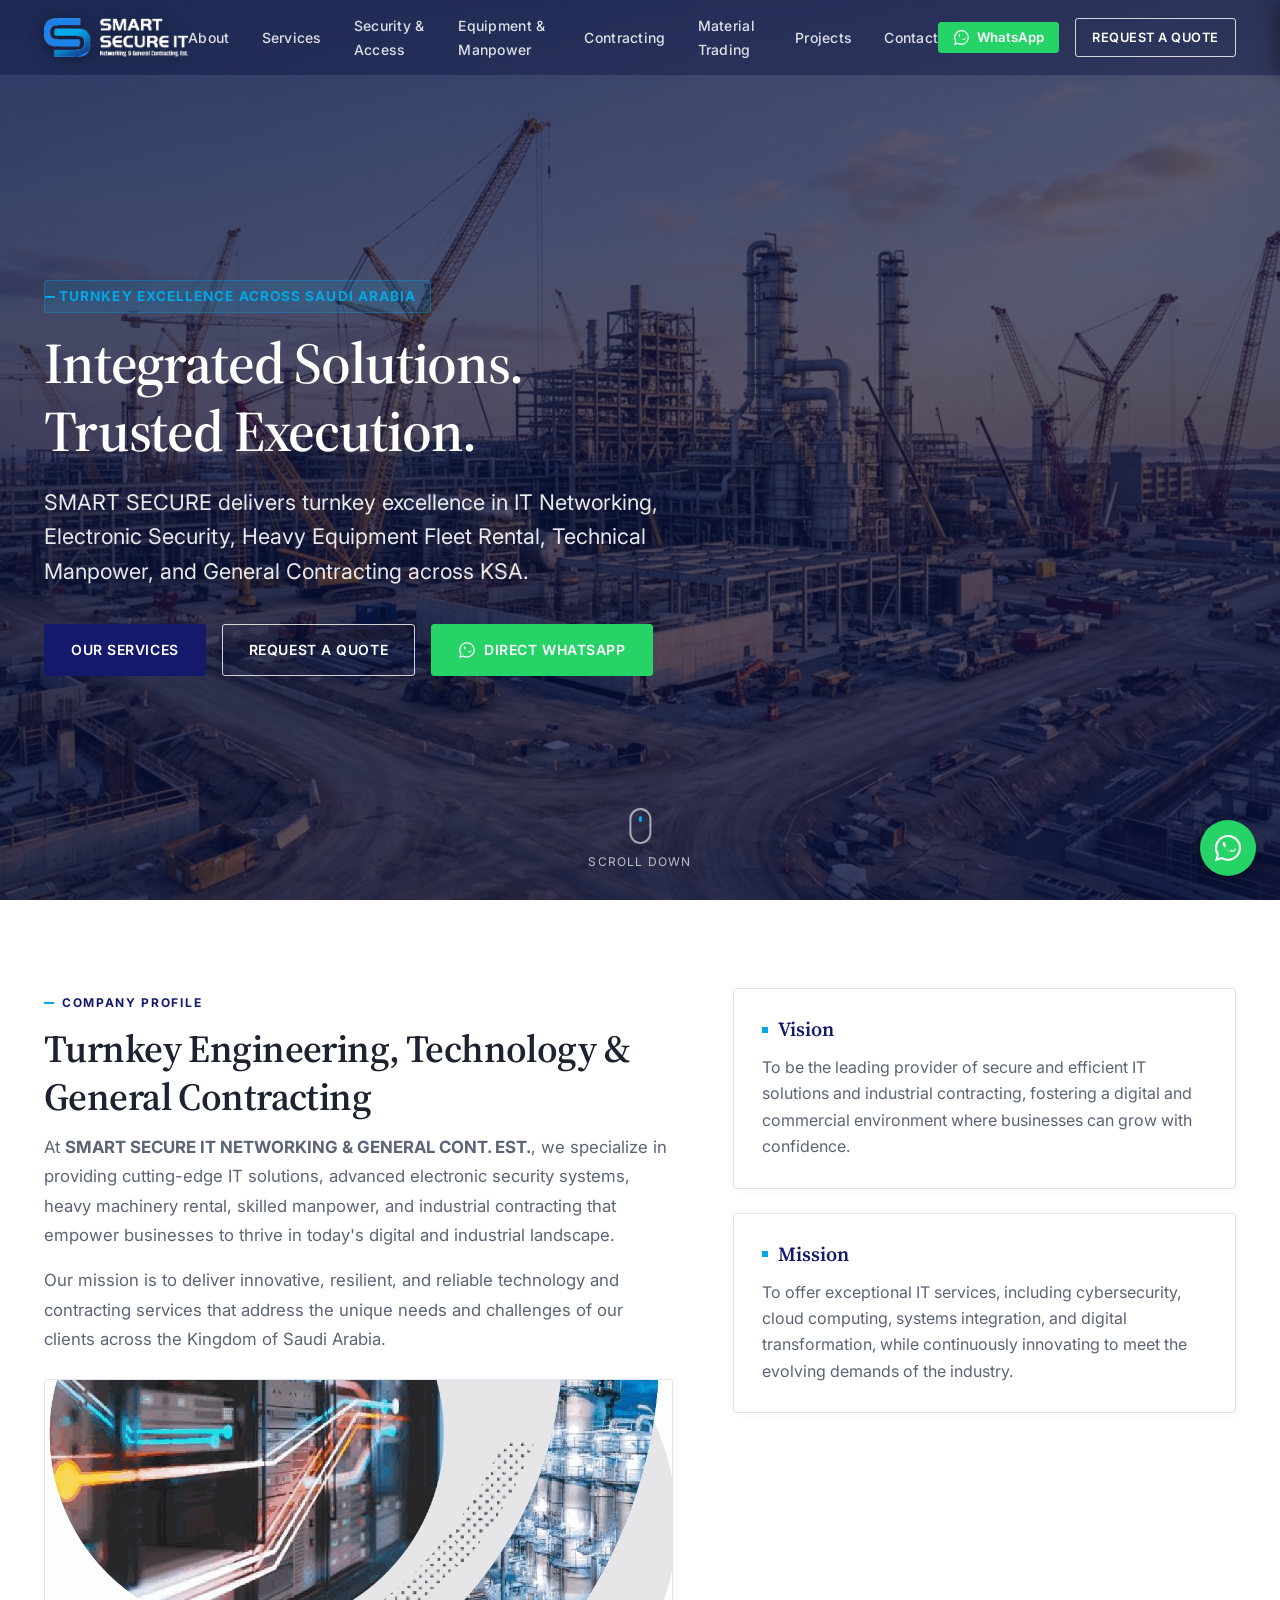
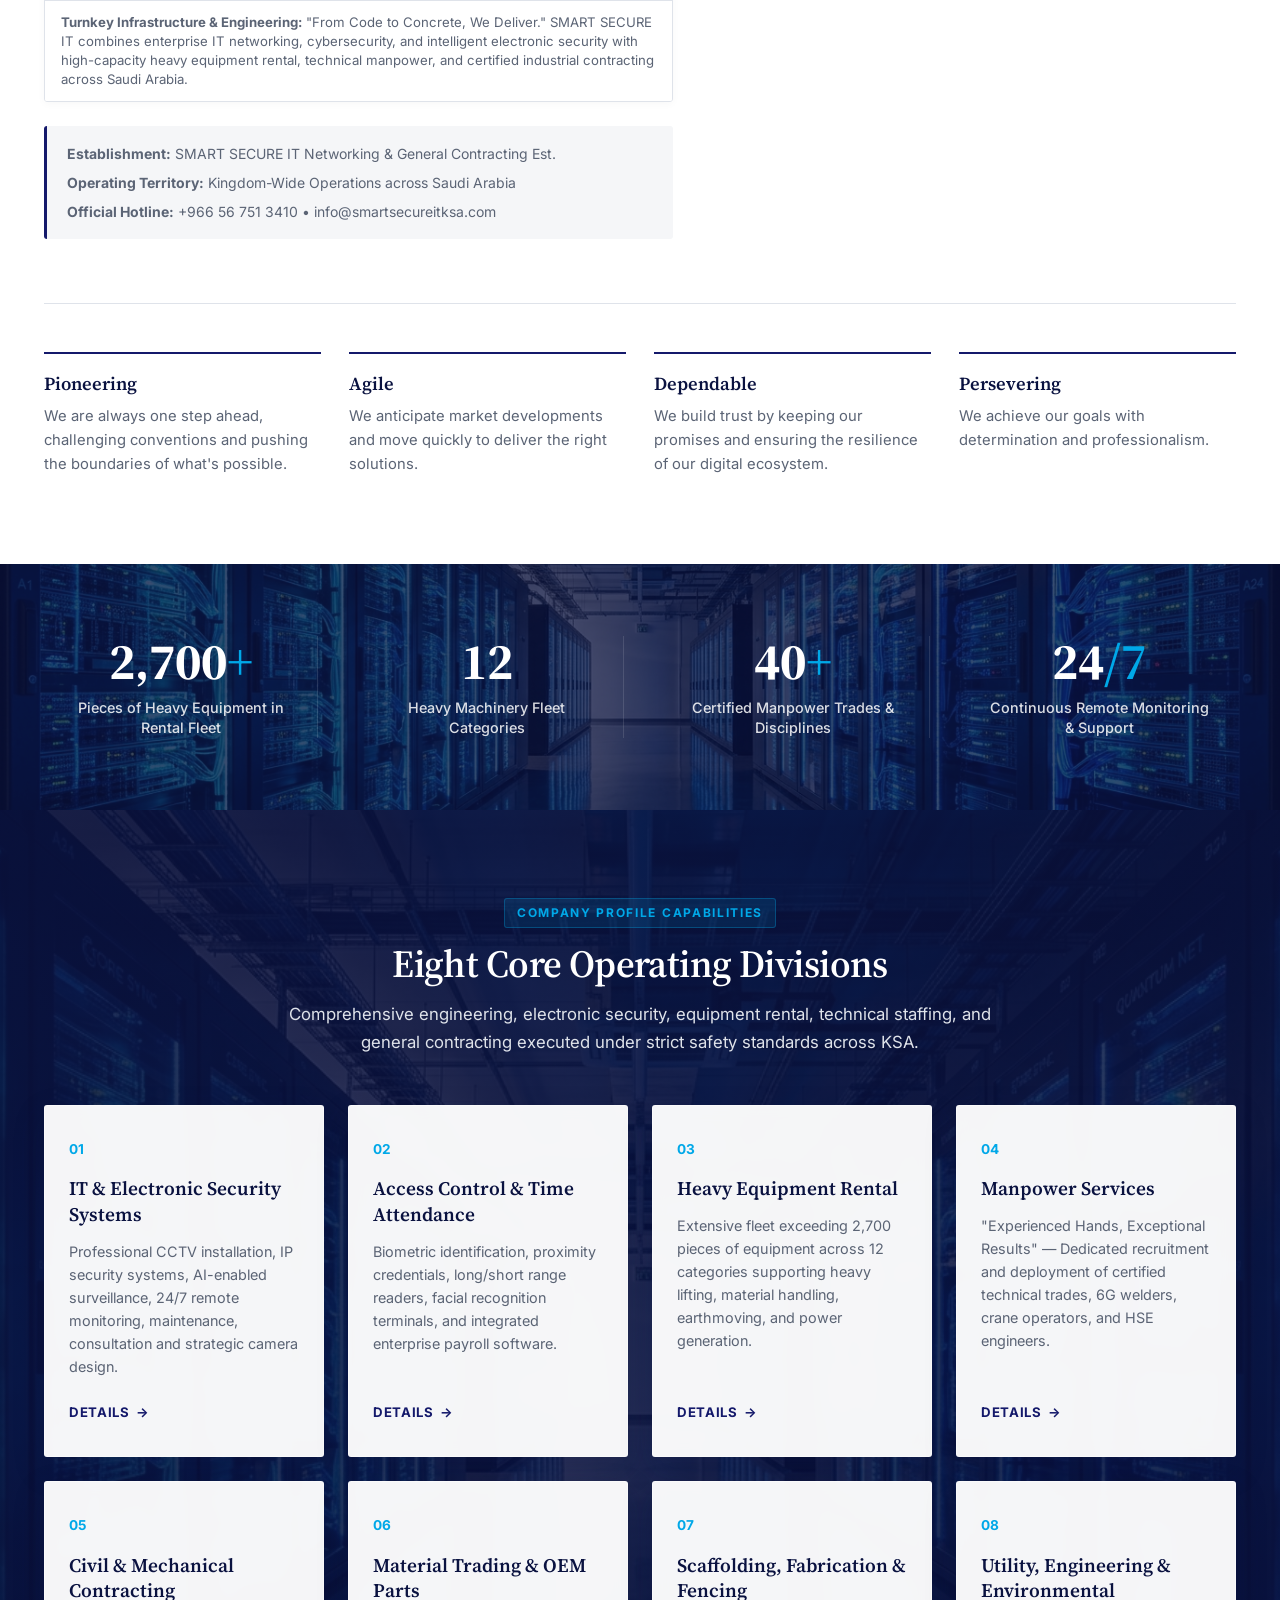
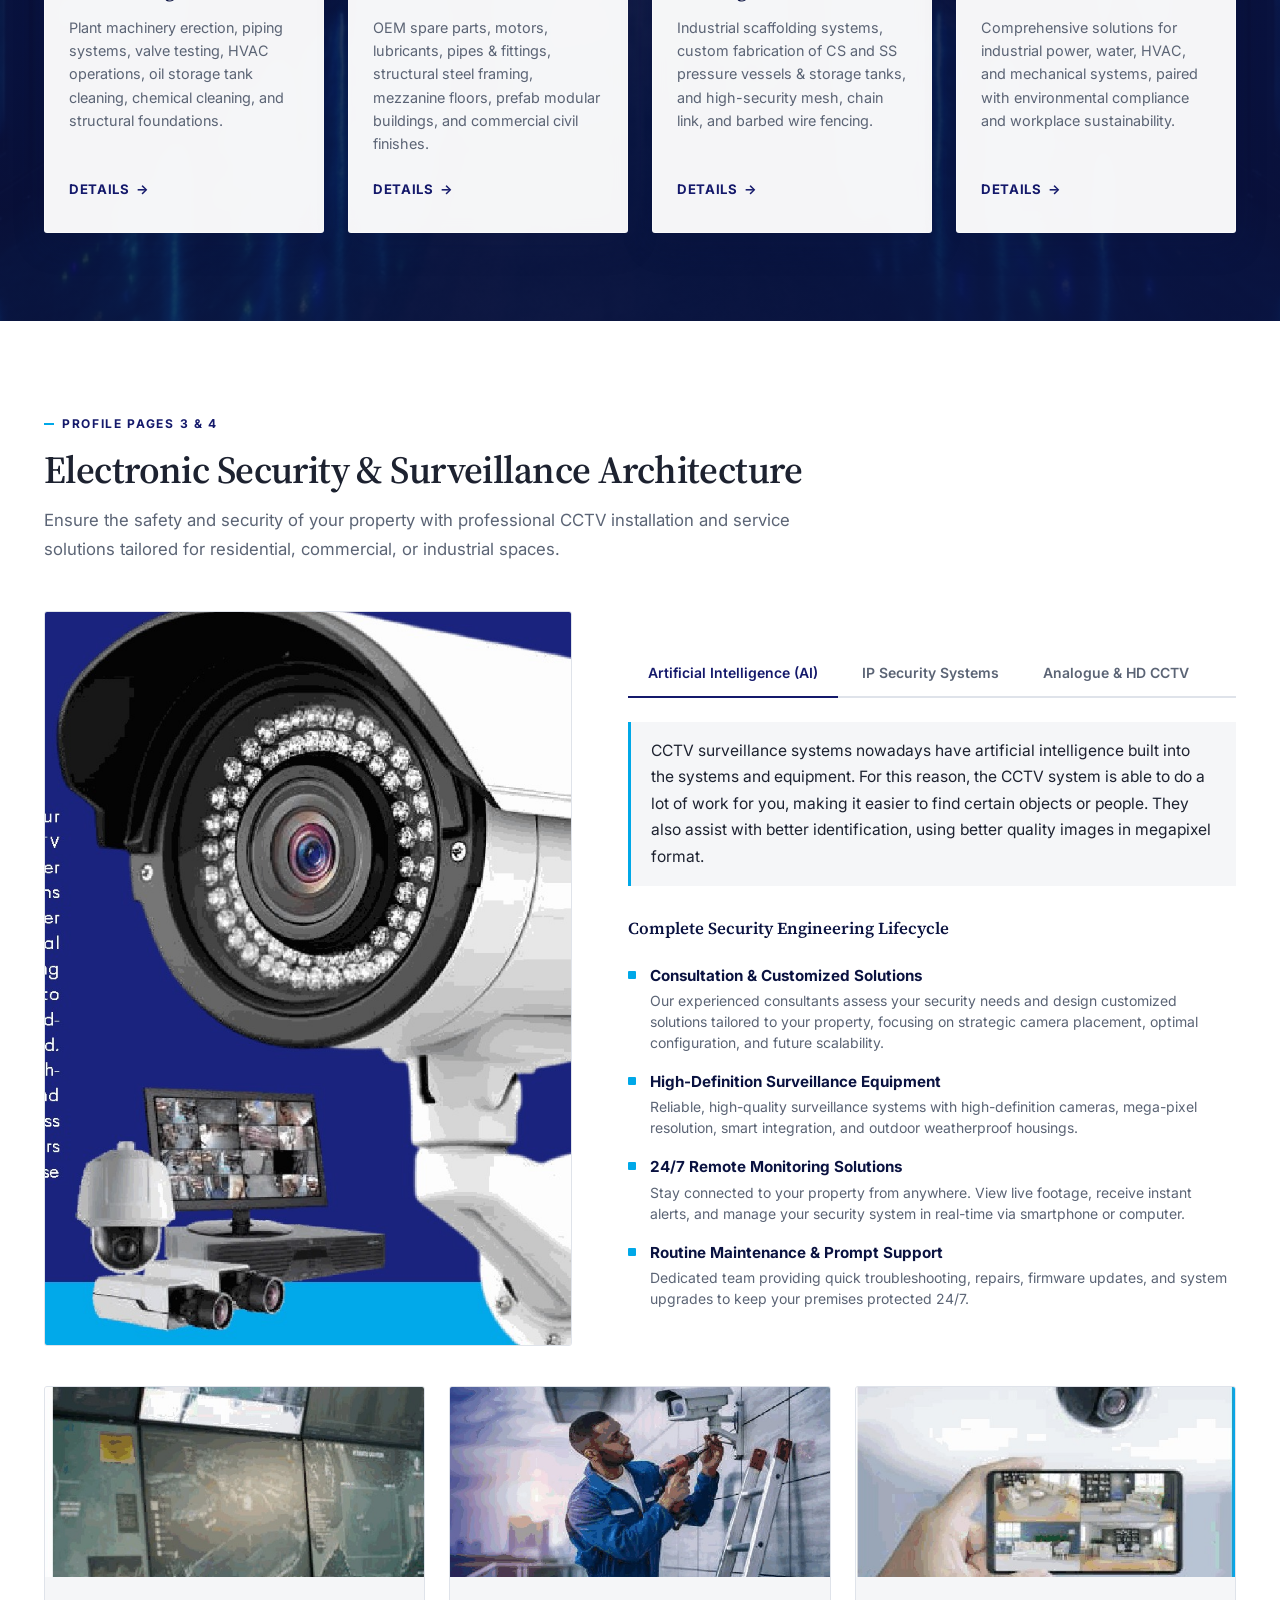
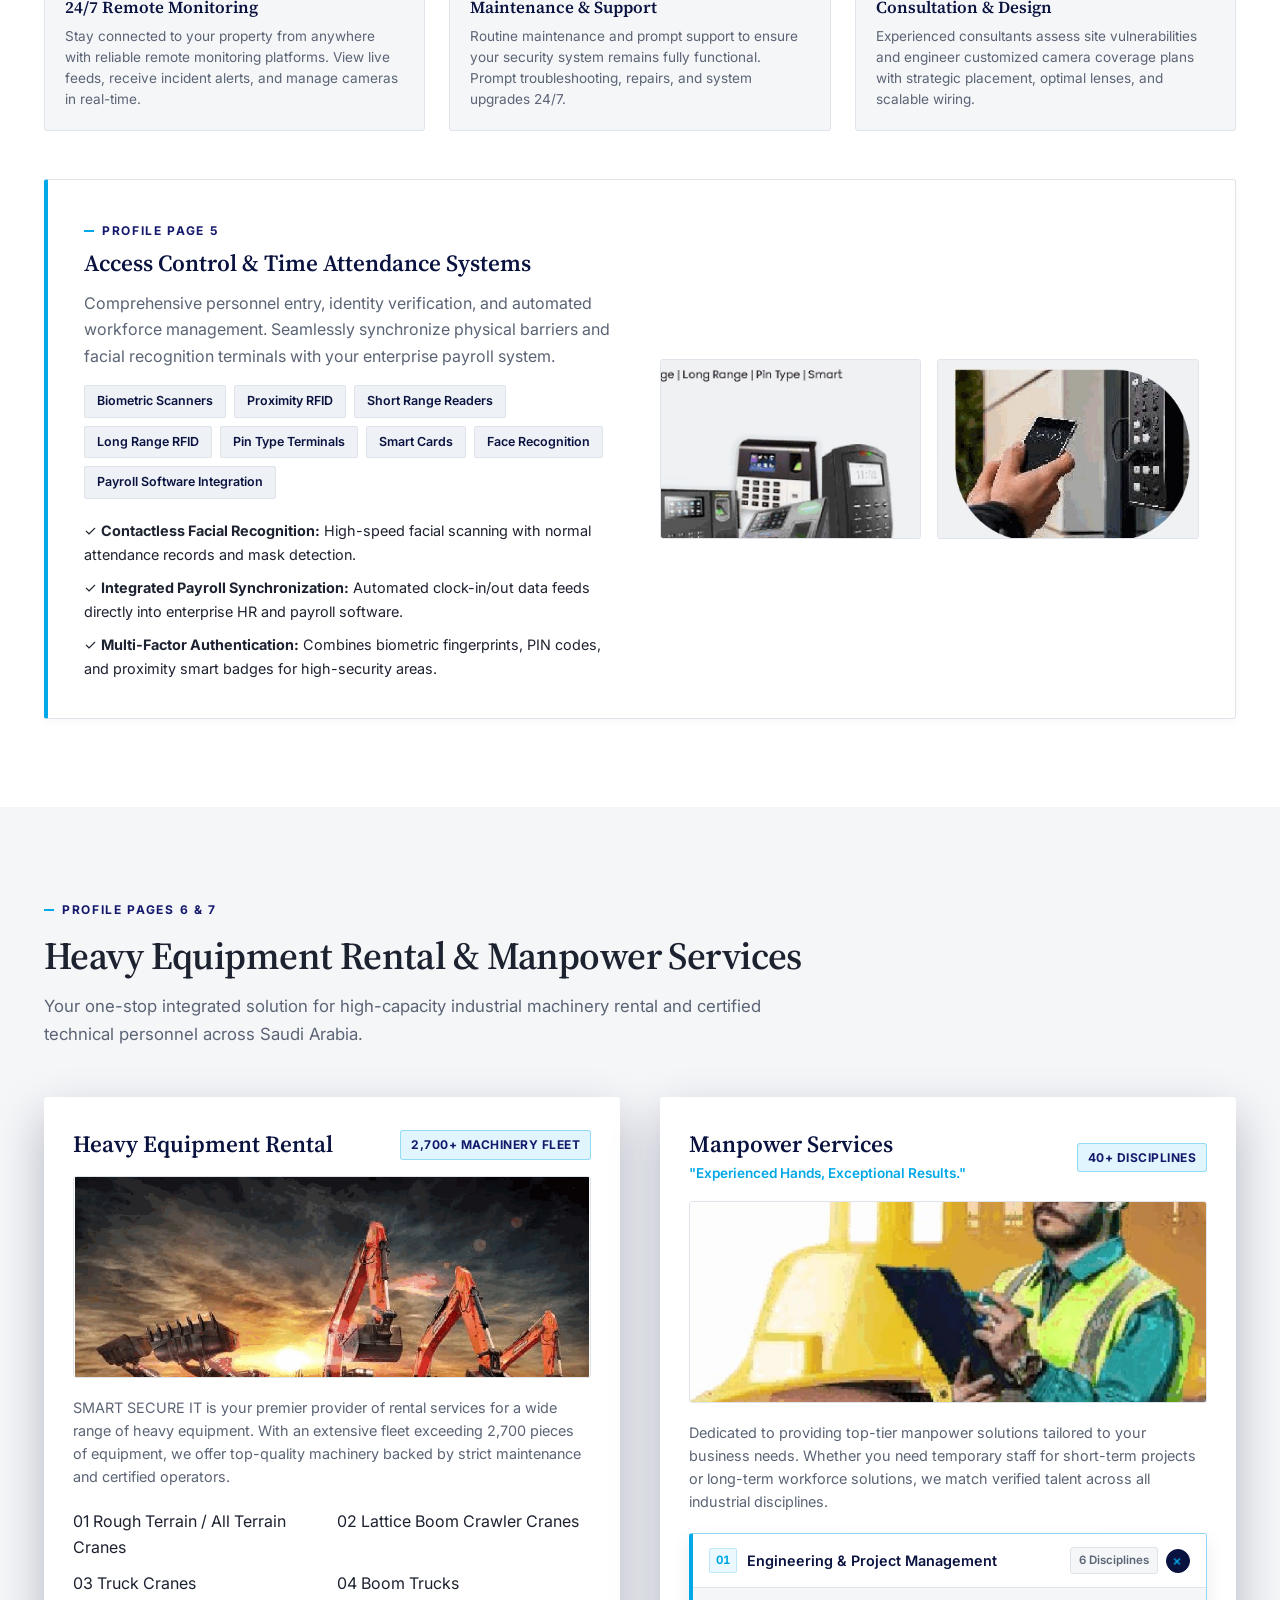
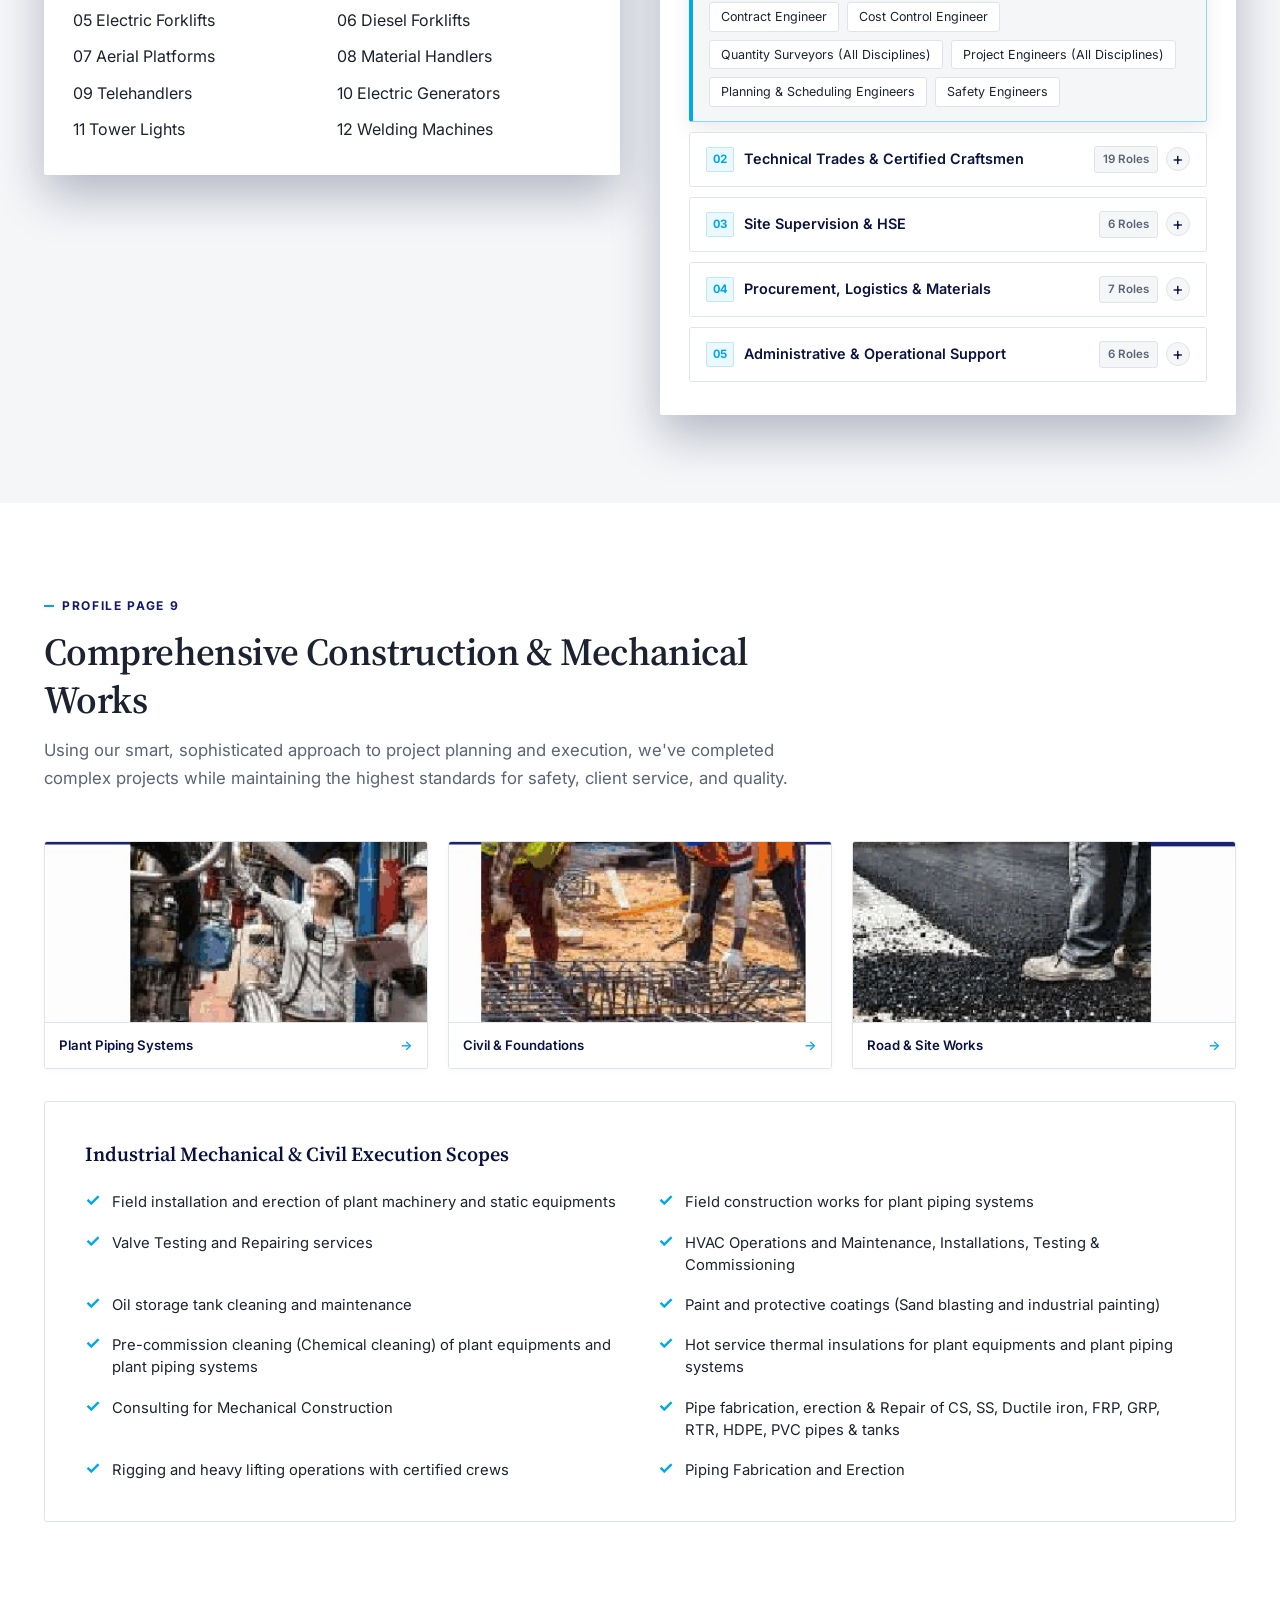
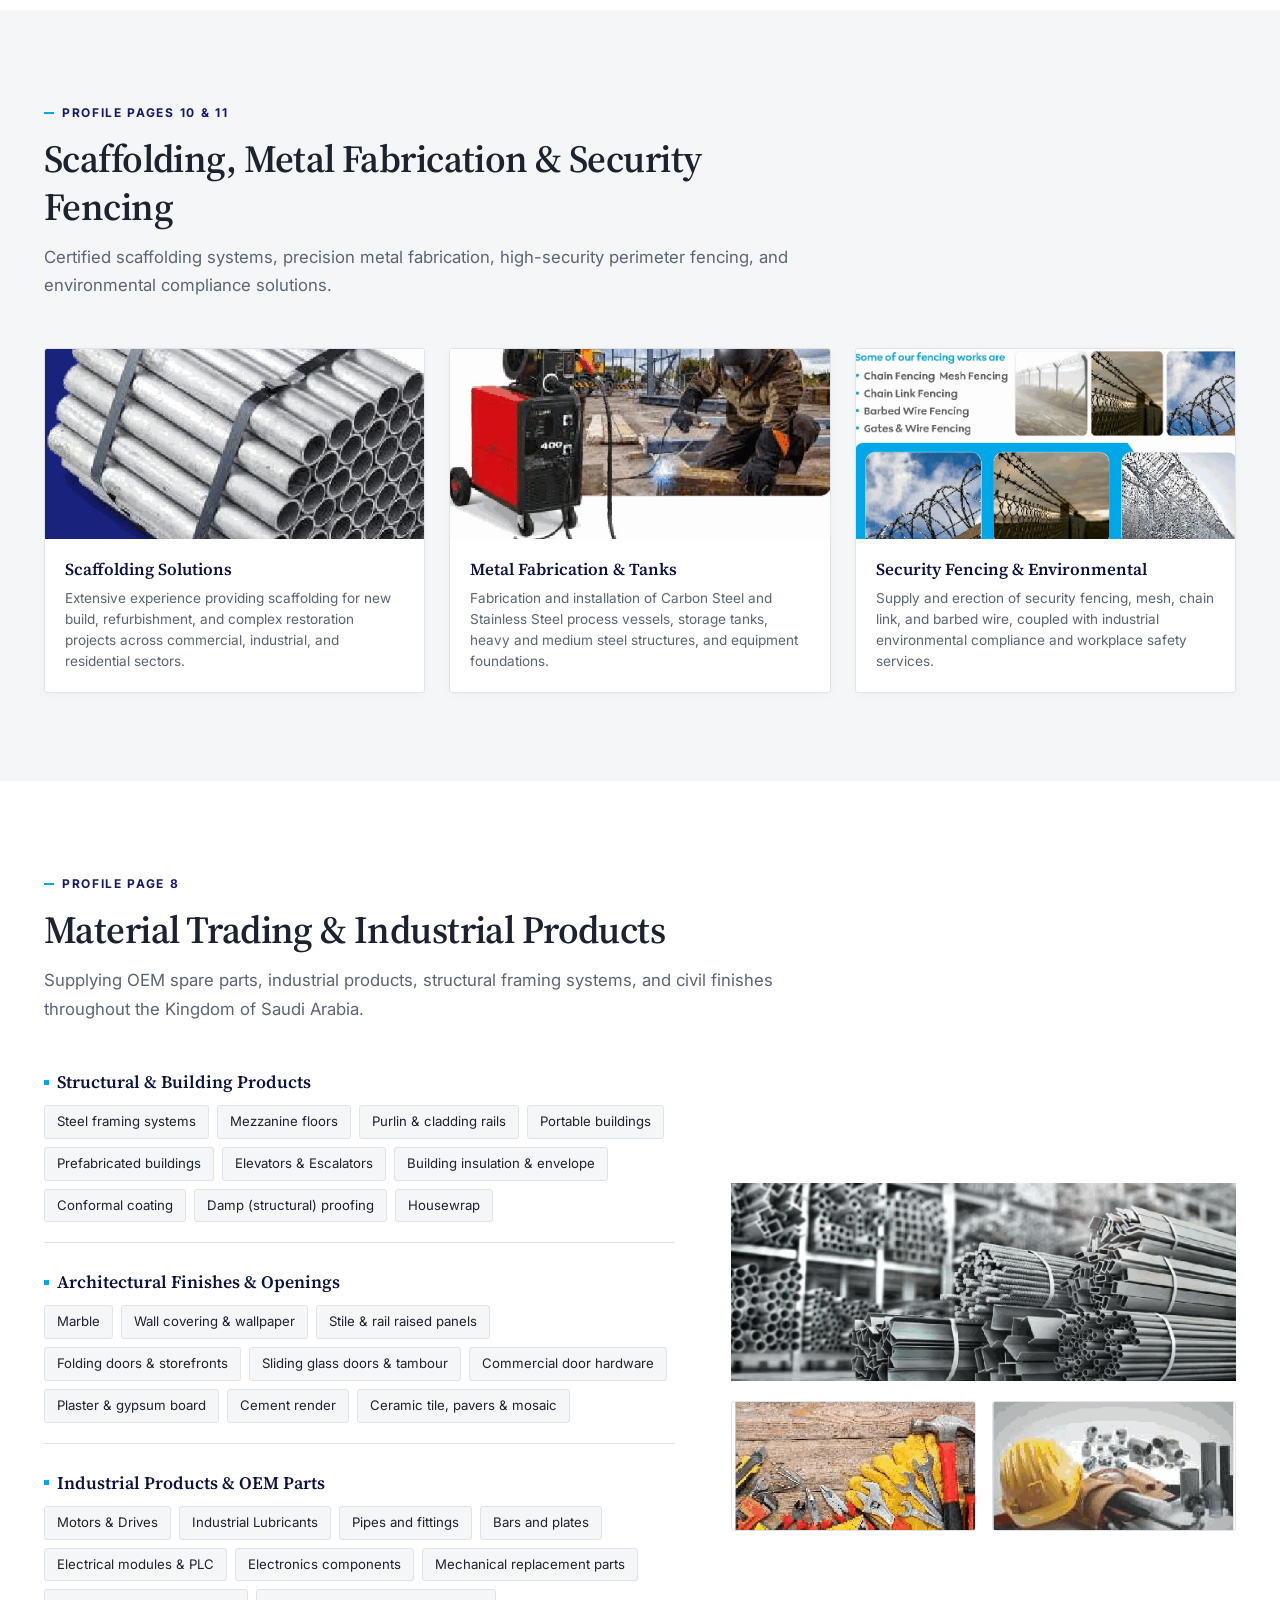
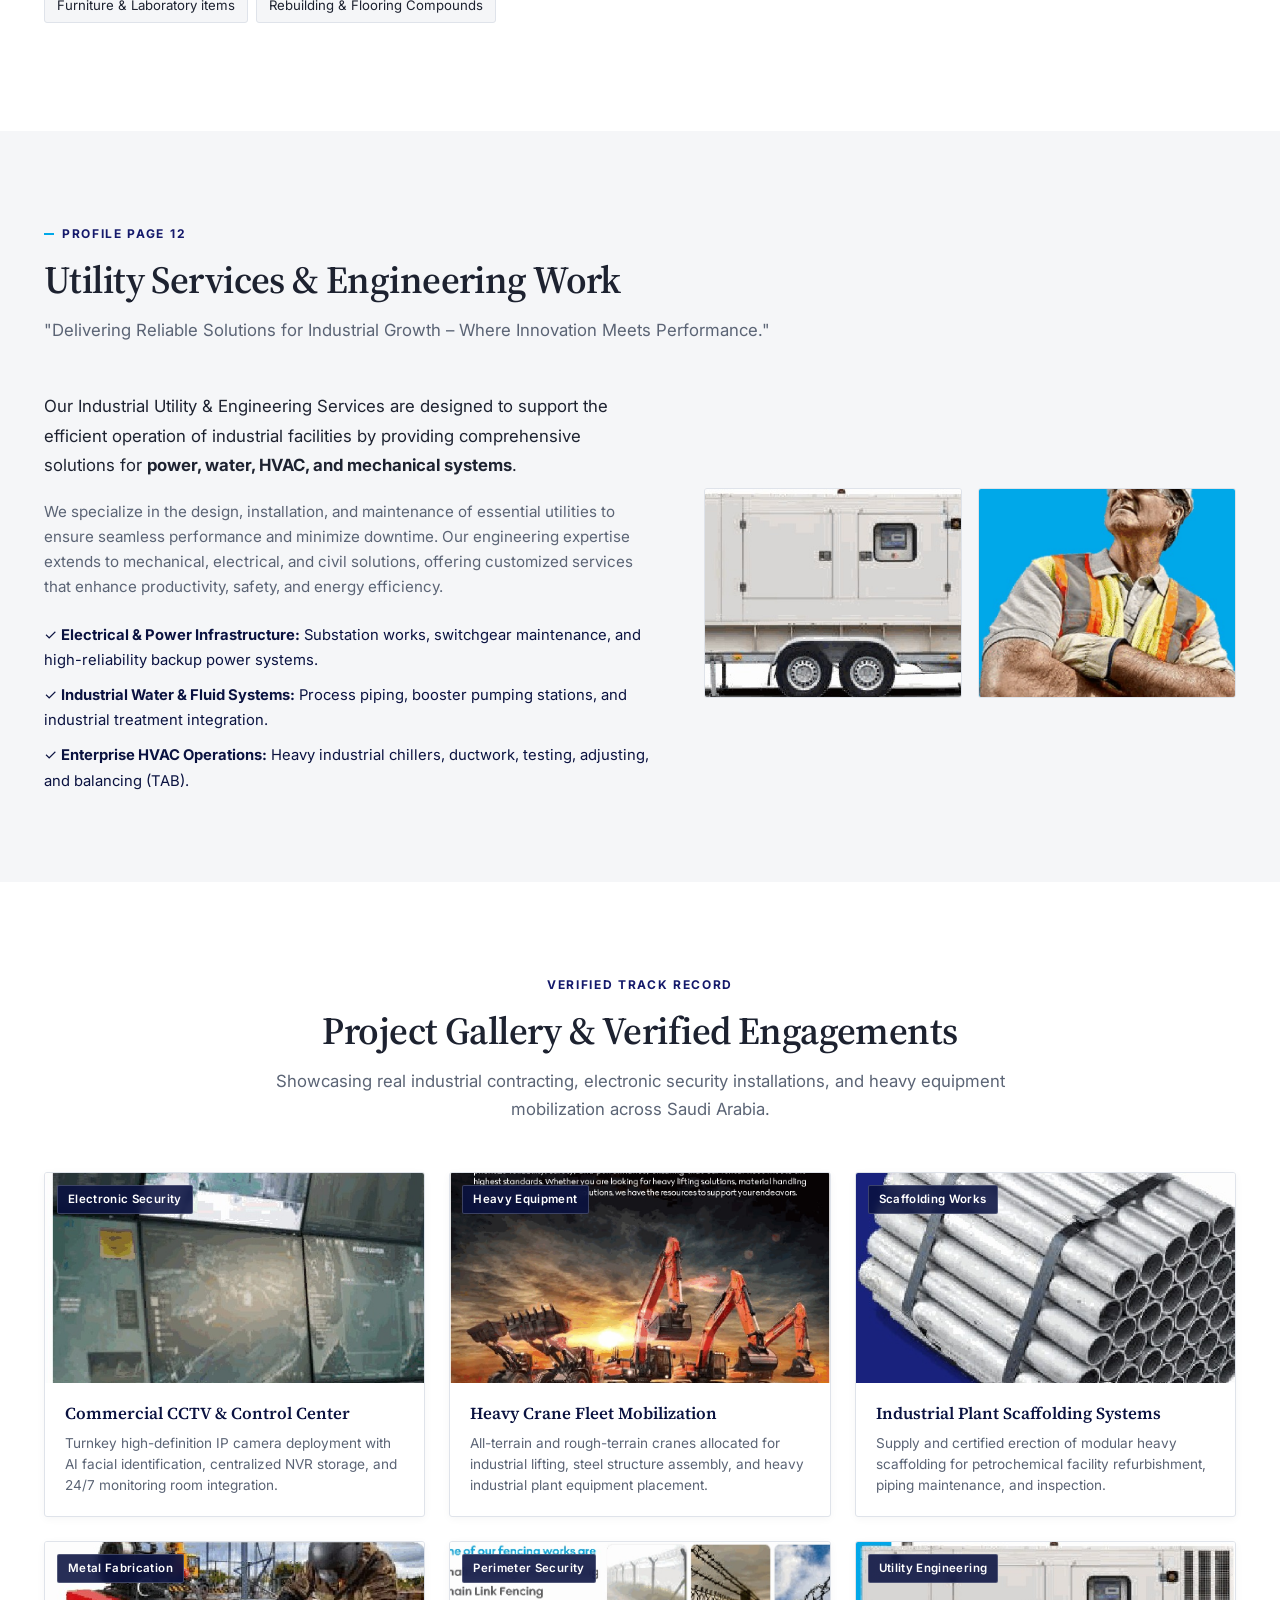
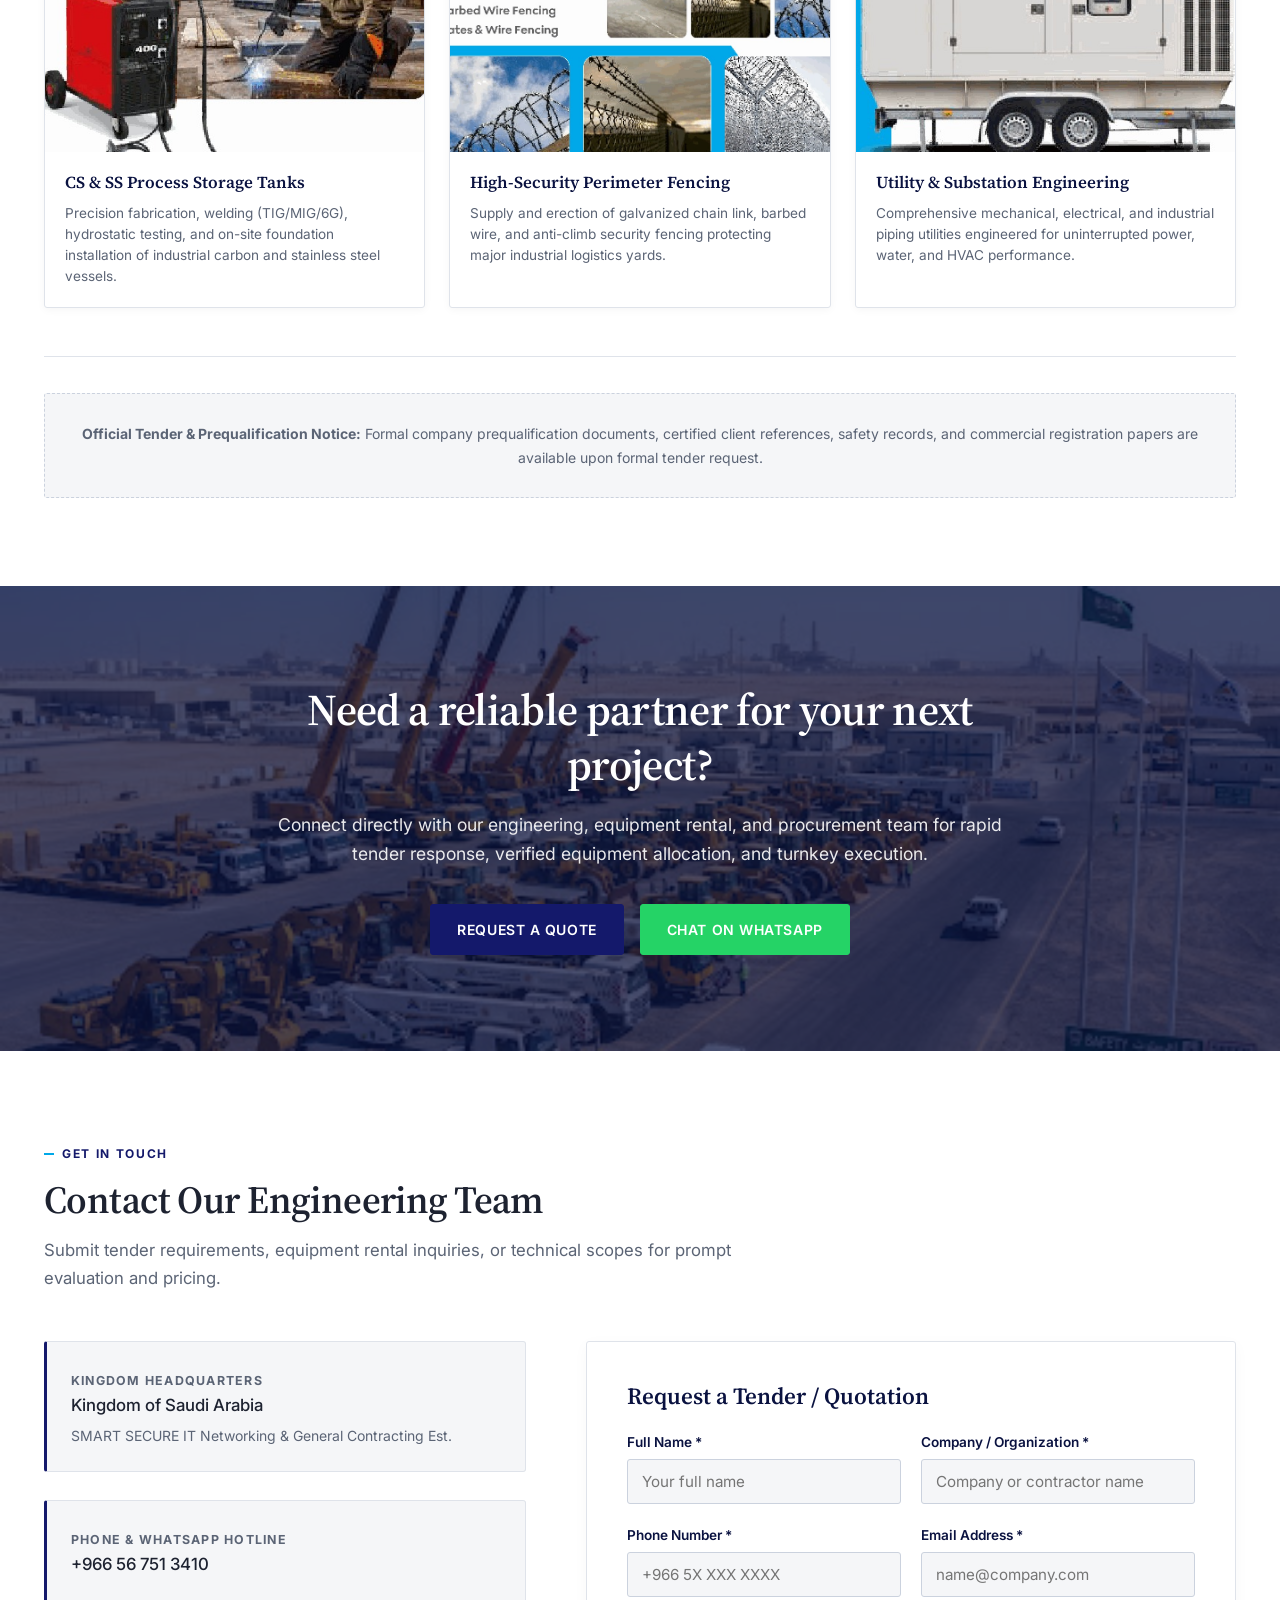
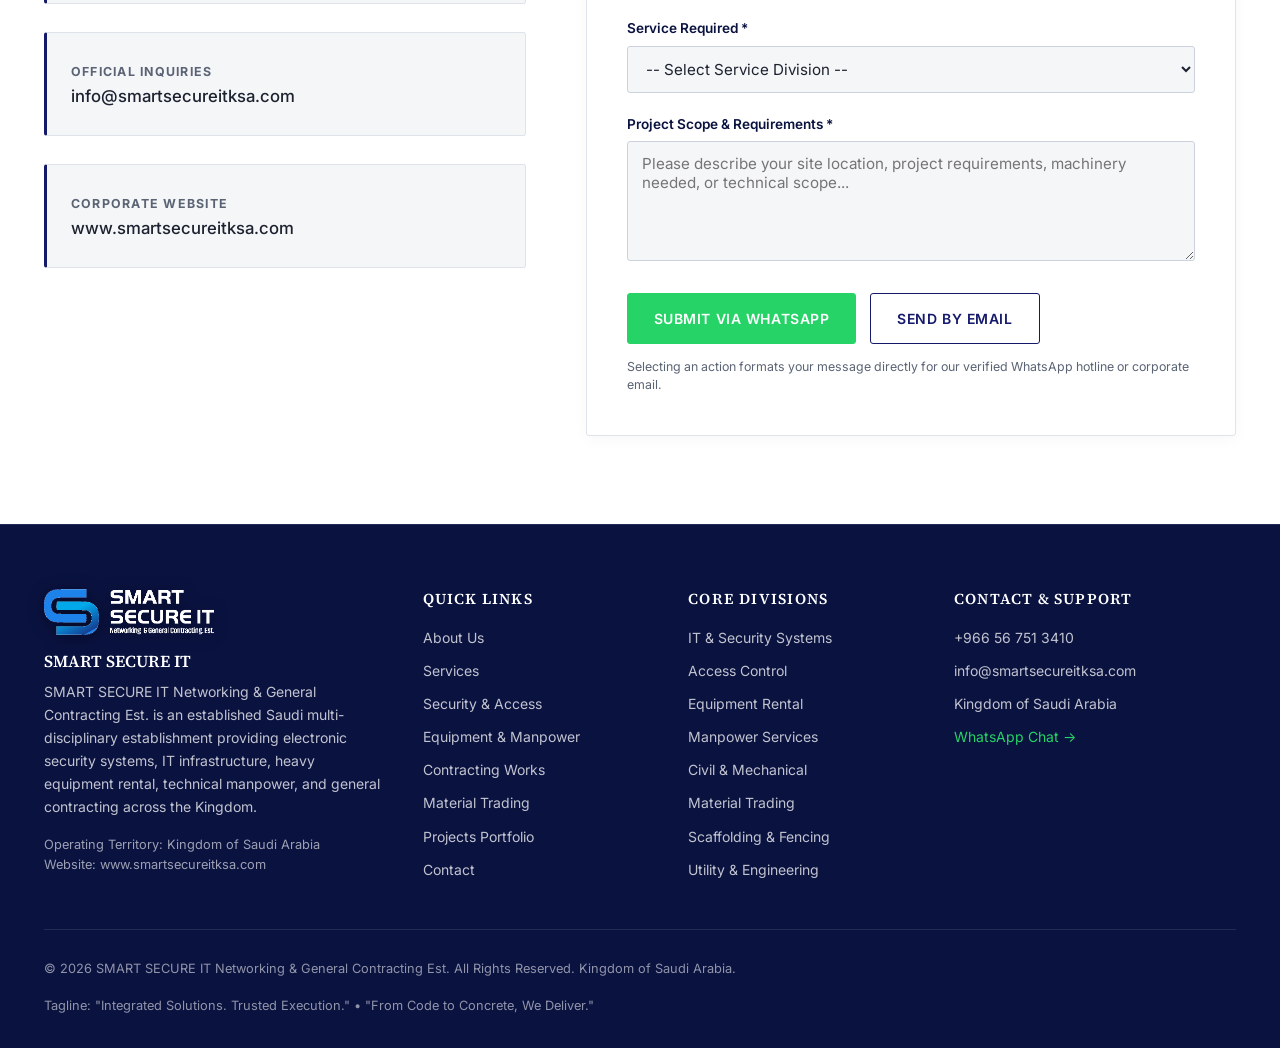
==== commit 2b49b003: "fix: replace website images with authentic high-res crops from company profile PDF" ====
--- a/index.html
+++ b/index.html
@@ -186,9 +186,9 @@
                         
                         <!-- Leadership & Engineering Team Block (Page 2) -->
                         <div class="about-team-box">
-                            <img src="assets/img/profile-team-about.jpg" alt="SMART SECURE IT Leadership &amp; Engineering Team" loading="lazy">
+                            <img src="assets/img/profile/cover_montage.jpg" alt="SMART SECURE IT Turnkey Technology &amp; Industrial Contracting Infrastructure" loading="lazy">
                             <div class="about-team-caption">
-                                <strong>Our Dedicated Leadership &amp; Engineering Team:</strong> Led by SMART SECURE IT, our team includes seasoned professionals with extensive multidisciplinary experience in the IT, telecommunications, and industrial contracting sectors, ensuring top-notch execution and client satisfaction.
+                                <strong>Turnkey Infrastructure &amp; Engineering:</strong> "From Code to Concrete, We Deliver." SMART SECURE IT combines enterprise IT networking, cybersecurity, and intelligent electronic security with high-capacity heavy equipment rental, technical manpower, and certified industrial contracting across Saudi Arabia.
                             </div>
                         </div>
 
@@ -409,7 +409,7 @@
                 <div class="security-feature-grid reveal-on-scroll">
                     <!-- Photo Left: Profile CCTV System -->
                     <div class="sec-photo-wrapper">
-                        <img src="assets/img/profile-cctv-system.jpg" alt="Commercial CCTV Security System Installation" class="sec-photo" loading="lazy">
+                        <img src="assets/img/profile/cctv_main_camera.jpg" alt="Commercial CCTV Security System Installation" class="sec-photo" loading="lazy">
                     </div>
 
                     <!-- Right Column: Interactive Tabs & Checklist -->
@@ -474,7 +474,7 @@
                 <!-- 3 Pillars Row with Real Photos (Profile Page 4) -->
                 <div class="sec-pillars-grid reveal-on-scroll">
                     <div class="sec-pillar-card">
-                        <img src="assets/img/profile-cctv-monitoring.jpg" alt="24/7 Remote Monitoring Control Room" class="sec-pillar-img" loading="lazy">
+                        <img src="assets/img/profile/remote_monitoring_center.jpg" alt="24/7 Remote Monitoring Control Room" class="sec-pillar-img" loading="lazy">
                         <div class="sec-pillar-content">
                             <h4 class="sec-pillar-title">24/7 Remote Monitoring</h4>
                             <p class="sec-pillar-desc">Stay connected to your property from anywhere with reliable remote monitoring platforms. View live feeds, receive incident alerts, and manage cameras in real-time.</p>
@@ -482,7 +482,7 @@
                     </div>
 
                     <div class="sec-pillar-card">
-                        <img src="assets/img/profile-cctv-maintenance.jpg" alt="Certified Technician Maintenance" class="sec-pillar-img" loading="lazy">
+                        <img src="assets/img/profile/maintenance_technician.jpg" alt="Certified Technician Maintenance" class="sec-pillar-img" loading="lazy">
                         <div class="sec-pillar-content">
                             <h4 class="sec-pillar-title">Maintenance &amp; Support</h4>
                             <p class="sec-pillar-desc">Routine maintenance and prompt support to ensure your security system remains fully functional. Prompt troubleshooting, repairs, and system upgrades 24/7.</p>
@@ -490,7 +490,7 @@
                     </div>
 
                     <div class="sec-pillar-card">
-                        <img src="assets/img/profile-cctv-consultation.jpg" alt="Security Consultation &amp; System Design" class="sec-pillar-img" loading="lazy">
+                        <img src="assets/img/profile/consultation_mobile_view.jpg" alt="Security Consultation &amp; System Design" class="sec-pillar-img" loading="lazy">
                         <div class="sec-pillar-content">
                             <h4 class="sec-pillar-title">Consultation &amp; Design</h4>
                             <p class="sec-pillar-desc">Experienced consultants assess site vulnerabilities and engineer customized camera coverage plans with strategic placement, optimal lenses, and scalable wiring.</p>
@@ -527,8 +527,8 @@
                         </div>
 
                         <div class="access-images-pair">
-                            <img src="assets/img/profile-access-biometric.jpg" alt="Biometric &amp; Facial Recognition Access Terminal" loading="lazy">
-                            <img src="assets/img/profile-access-software.jpg" alt="Time Attendance and Payroll Software System" loading="lazy">
+                            <img src="assets/img/profile/biometric_access_terminals.jpg" alt="Biometric &amp; Facial Recognition Access Terminal" loading="lazy">
+                            <img src="assets/img/profile/door_access_methods.jpg" alt="Fingerprint, Mobile NFC &amp; Smart Card Entry Solutions" loading="lazy">
                         </div>
                     </div>
                 </div>
@@ -554,7 +554,7 @@
 
                         <!-- Real Fleet Image from Page 6 -->
                         <div style="margin-bottom:18px; border-radius:var(--radius); overflow:hidden; border:var(--border-thin);">
-                            <img src="assets/img/profile-equipment-fleet.jpg" alt="Heavy Equipment Rental Fleet Cranes &amp; Machinery" style="width:100%; height:200px; object-fit:cover;" loading="lazy">
+                            <img src="assets/img/profile/heavy_equipment_fleet.jpg" alt="Heavy Equipment Rental Fleet Cranes &amp; Machinery" style="width:100%; height:200px; object-fit:cover;" loading="lazy">
                         </div>
 
                         <p style="font-size:0.9rem; color:var(--muted); line-height:1.6; margin-bottom:20px;">
@@ -626,7 +626,7 @@
 
                         <!-- Real Manpower Image from Page 7 -->
                         <div style="margin-bottom:18px; border-radius:var(--radius); overflow:hidden; border:var(--border-thin);">
-                            <img src="assets/img/profile-manpower-engineers.jpg" alt="Certified Manpower Specialists and Site Engineers" style="width:100%; height:200px; object-fit:cover;" loading="lazy">
+                            <img src="assets/img/profile/manpower_engineers.jpg" alt="Certified Manpower Specialists and Site Engineers" style="width:100%; height:200px; object-fit:cover;" loading="lazy">
                         </div>
 
                         <p style="font-size:0.9rem; color:var(--muted); line-height:1.6; margin-bottom:20px;">
@@ -796,23 +796,23 @@
                 <!-- Photo Strip: Mechanical & Civil Execution -->
                 <div class="photo-strip-grid reveal-on-scroll" style="margin-bottom: 32px;">
                     <div class="photo-strip-card">
-                        <img src="assets/img/profile-mechanical-erection.jpg" alt="Plant Machinery Erection" loading="lazy">
-                        <div class="photo-strip-caption">
-                            <span>Plant Machinery Erection</span>
-                            <span style="color:var(--blue-500);">&rarr;</span>
-                        </div>
-                    </div>
-                    <div class="photo-strip-card">
-                        <img src="assets/img/profile-mechanical-piping.jpg" alt="Field Plant Piping Works &amp; Testing" loading="lazy">
+                        <img src="assets/img/profile/civil_piping_inspection.jpg" alt="Field Plant Piping Works &amp; Inspection" loading="lazy">
                         <div class="photo-strip-caption">
                             <span>Plant Piping Systems</span>
                             <span style="color:var(--blue-500);">&rarr;</span>
                         </div>
                     </div>
                     <div class="photo-strip-card">
-                        <img src="assets/img/profile-mechanical-coating.jpg" alt="Protective Coating &amp; Sandblasting" loading="lazy">
+                        <img src="assets/img/profile/civil_rebar_foundation.jpg" alt="Civil Foundation &amp; Rebar Structural Works" loading="lazy">
                         <div class="photo-strip-caption">
-                            <span>Paint &amp; Protective Coatings</span>
+                            <span>Civil &amp; Foundations</span>
+                            <span style="color:var(--blue-500);">&rarr;</span>
+                        </div>
+                    </div>
+                    <div class="photo-strip-card">
+                        <img src="assets/img/profile/civil_road_paving.jpg" alt="Industrial Road Paving &amp; Compaction" loading="lazy">
+                        <div class="photo-strip-caption">
+                            <span>Road &amp; Site Works</span>
                             <span style="color:var(--blue-500);">&rarr;</span>
                         </div>
                     </div>
@@ -887,7 +887,7 @@
                 <div class="scaff-cards-grid reveal-on-scroll">
                     <!-- Scaffolding Services (Page 10) -->
                     <div class="scaff-card">
-                        <img src="assets/img/profile-scaffolding.jpg" alt="Certified Industrial Scaffolding" loading="lazy">
+                        <img src="assets/img/profile/scaffolding_pipes_bundle.jpg" alt="Certified Industrial Scaffolding" loading="lazy">
                         <div class="scaff-card-content">
                             <h4 class="scaff-card-title">Scaffolding Solutions</h4>
                             <p class="scaff-card-desc">Extensive experience providing scaffolding for new build, refurbishment, and complex restoration projects across commercial, industrial, and residential sectors.</p>
@@ -896,7 +896,7 @@
 
                     <!-- Metal Fabrication (Page 10) -->
                     <div class="scaff-card">
-                        <img src="assets/img/profile-fabrication-tanks.jpg" alt="Metal Fabrication and Storage Tanks" loading="lazy">
+                        <img src="assets/img/profile/fabrication_welder.jpg" alt="Metal Fabrication and Storage Tanks" loading="lazy">
                         <div class="scaff-card-content">
                             <h4 class="scaff-card-title">Metal Fabrication &amp; Tanks</h4>
                             <p class="scaff-card-desc">Fabrication and installation of Carbon Steel and Stainless Steel process vessels, storage tanks, heavy and medium steel structures, and equipment foundations.</p>
@@ -905,7 +905,7 @@
 
                     <!-- Security Fencing & Environmental (Page 11) -->
                     <div class="scaff-card">
-                        <img src="assets/img/profile-security-fencing.jpg" alt="High Security Perimeter Fencing" loading="lazy">
+                        <img src="assets/img/profile/fencing_solutions_grid.jpg" alt="High Security Perimeter Fencing" loading="lazy">
                         <div class="scaff-card-content">
                             <h4 class="scaff-card-title">Security Fencing &amp; Environmental</h4>
                             <p class="scaff-card-desc">Supply and erection of security fencing, mesh, chain link, and barbed wire, coupled with industrial environmental compliance and workplace safety services.</p>
@@ -980,11 +980,11 @@
                     <!-- Right: Real Warehouse & OEM Components Photos (Page 8) -->
                     <div style="display:flex; flex-direction:column; gap:20px;">
                         <div class="mat-photo-wrapper">
-                            <img src="assets/img/profile-materials-warehouse.jpg" alt="Industrial Materials Warehouse in Saudi Arabia" class="sec-photo" loading="lazy">
+                            <img src="assets/img/profile/material_steel_tubes.jpg" alt="Structural Steel Pipes and Industrial Tubing Supplies" class="sec-photo" loading="lazy">
                         </div>
                         <div style="display:grid; grid-template-columns:1fr 1fr; gap:16px;">
-                            <img src="assets/img/profile-materials-plc.jpg" alt="Electrical Modules and PLCs" style="width:100%; height:130px; object-fit:cover; border-radius:var(--radius); border:var(--border-thin);" loading="lazy">
-                            <img src="assets/img/profile-materials-piping.jpg" alt="Industrial Pipes and Valves" style="width:100%; height:130px; object-fit:cover; border-radius:var(--radius); border:var(--border-thin);" loading="lazy">
+                            <img src="assets/img/profile/material_tools.jpg" alt="Industrial Valves, Fittings &amp; OEM Tools" style="width:100%; height:130px; object-fit:cover; border-radius:var(--radius); border:var(--border-thin);" loading="lazy">
+                            <img src="assets/img/profile/material_safety_supplies.jpg" alt="Industrial Safety Equipment and Supplies" style="width:100%; height:130px; object-fit:cover; border-radius:var(--radius); border:var(--border-thin);" loading="lazy">
                         </div>
                     </div>
                 </div>
@@ -1016,8 +1016,8 @@
                     </div>
 
                     <div class="utility-photo-pair">
-                        <img src="assets/img/profile-utility-power.jpg" alt="Industrial Power and Utility Systems" loading="lazy">
-                        <img src="assets/img/profile-utility-hvac.jpg" alt="Industrial HVAC and Water Plant" loading="lazy">
+                        <img src="assets/img/profile/utility_power_generator.jpg" alt="Industrial Power and Utility Systems" loading="lazy">
+                        <img src="assets/img/profile/utility_engineer_lead.jpg" alt="Certified Lead Site Engineer" loading="lazy">
                     </div>
                 </div>
             </div>
@@ -1037,7 +1037,7 @@
                     <!-- Project 1: CCTV Command Center -->
                     <div class="project-card">
                         <div class="project-img-wrap">
-                            <img src="assets/img/profile-cctv-monitoring.jpg" alt="Industrial CCTV Surveillance Project" loading="lazy">
+                            <img src="assets/img/profile/remote_monitoring_center.jpg" alt="Industrial CCTV Surveillance Project" loading="lazy">
                             <span class="project-badge-tag">Electronic Security</span>
                         </div>
                         <div class="project-card-body">
@@ -1049,7 +1049,7 @@
                     <!-- Project 2: Crane Fleet Mobilization -->
                     <div class="project-card">
                         <div class="project-img-wrap">
-                            <img src="assets/img/profile-equipment-fleet.jpg" alt="Heavy Crane Mobilization &amp; Lifting" loading="lazy">
+                            <img src="assets/img/profile/heavy_equipment_fleet.jpg" alt="Heavy Crane Mobilization &amp; Lifting" loading="lazy">
                             <span class="project-badge-tag">Heavy Equipment</span>
                         </div>
                         <div class="project-card-body">
@@ -1061,7 +1061,7 @@
                     <!-- Project 3: Scaffolding Erection -->
                     <div class="project-card">
                         <div class="project-img-wrap">
-                            <img src="assets/img/profile-scaffolding.jpg" alt="Certified Scaffolding Installation" loading="lazy">
+                            <img src="assets/img/profile/scaffolding_pipes_bundle.jpg" alt="Certified Scaffolding Installation" loading="lazy">
                             <span class="project-badge-tag">Scaffolding Works</span>
                         </div>
                         <div class="project-card-body">
@@ -1073,7 +1073,7 @@
                     <!-- Project 4: Metal Fabrication Tanks -->
                     <div class="project-card">
                         <div class="project-img-wrap">
-                            <img src="assets/img/profile-fabrication-tanks.jpg" alt="Process Tanks Metal Fabrication" loading="lazy">
+                            <img src="assets/img/profile/fabrication_welder.jpg" alt="Process Tanks Metal Fabrication" loading="lazy">
                             <span class="project-badge-tag">Metal Fabrication</span>
                         </div>
                         <div class="project-card-body">
@@ -1085,7 +1085,7 @@
                     <!-- Project 5: High-Security Fencing -->
                     <div class="project-card">
                         <div class="project-img-wrap">
-                            <img src="assets/img/profile-security-fencing.jpg" alt="Security Perimeter Fencing" loading="lazy">
+                            <img src="assets/img/profile/fencing_solutions_grid.jpg" alt="Security Perimeter Fencing" loading="lazy">
                             <span class="project-badge-tag">Perimeter Security</span>
                         </div>
                         <div class="project-card-body">
@@ -1097,7 +1097,7 @@
                     <!-- Project 6: Utility Infrastructure -->
                     <div class="project-card">
                         <div class="project-img-wrap">
-                            <img src="assets/img/profile-utility-power.jpg" alt="Industrial Utility and Power Infrastructure" loading="lazy">
+                            <img src="assets/img/profile/utility_power_generator.jpg" alt="Industrial Utility and Power Infrastructure" loading="lazy">
                             <span class="project-badge-tag">Utility Engineering</span>
                         </div>
                         <div class="project-card-body">
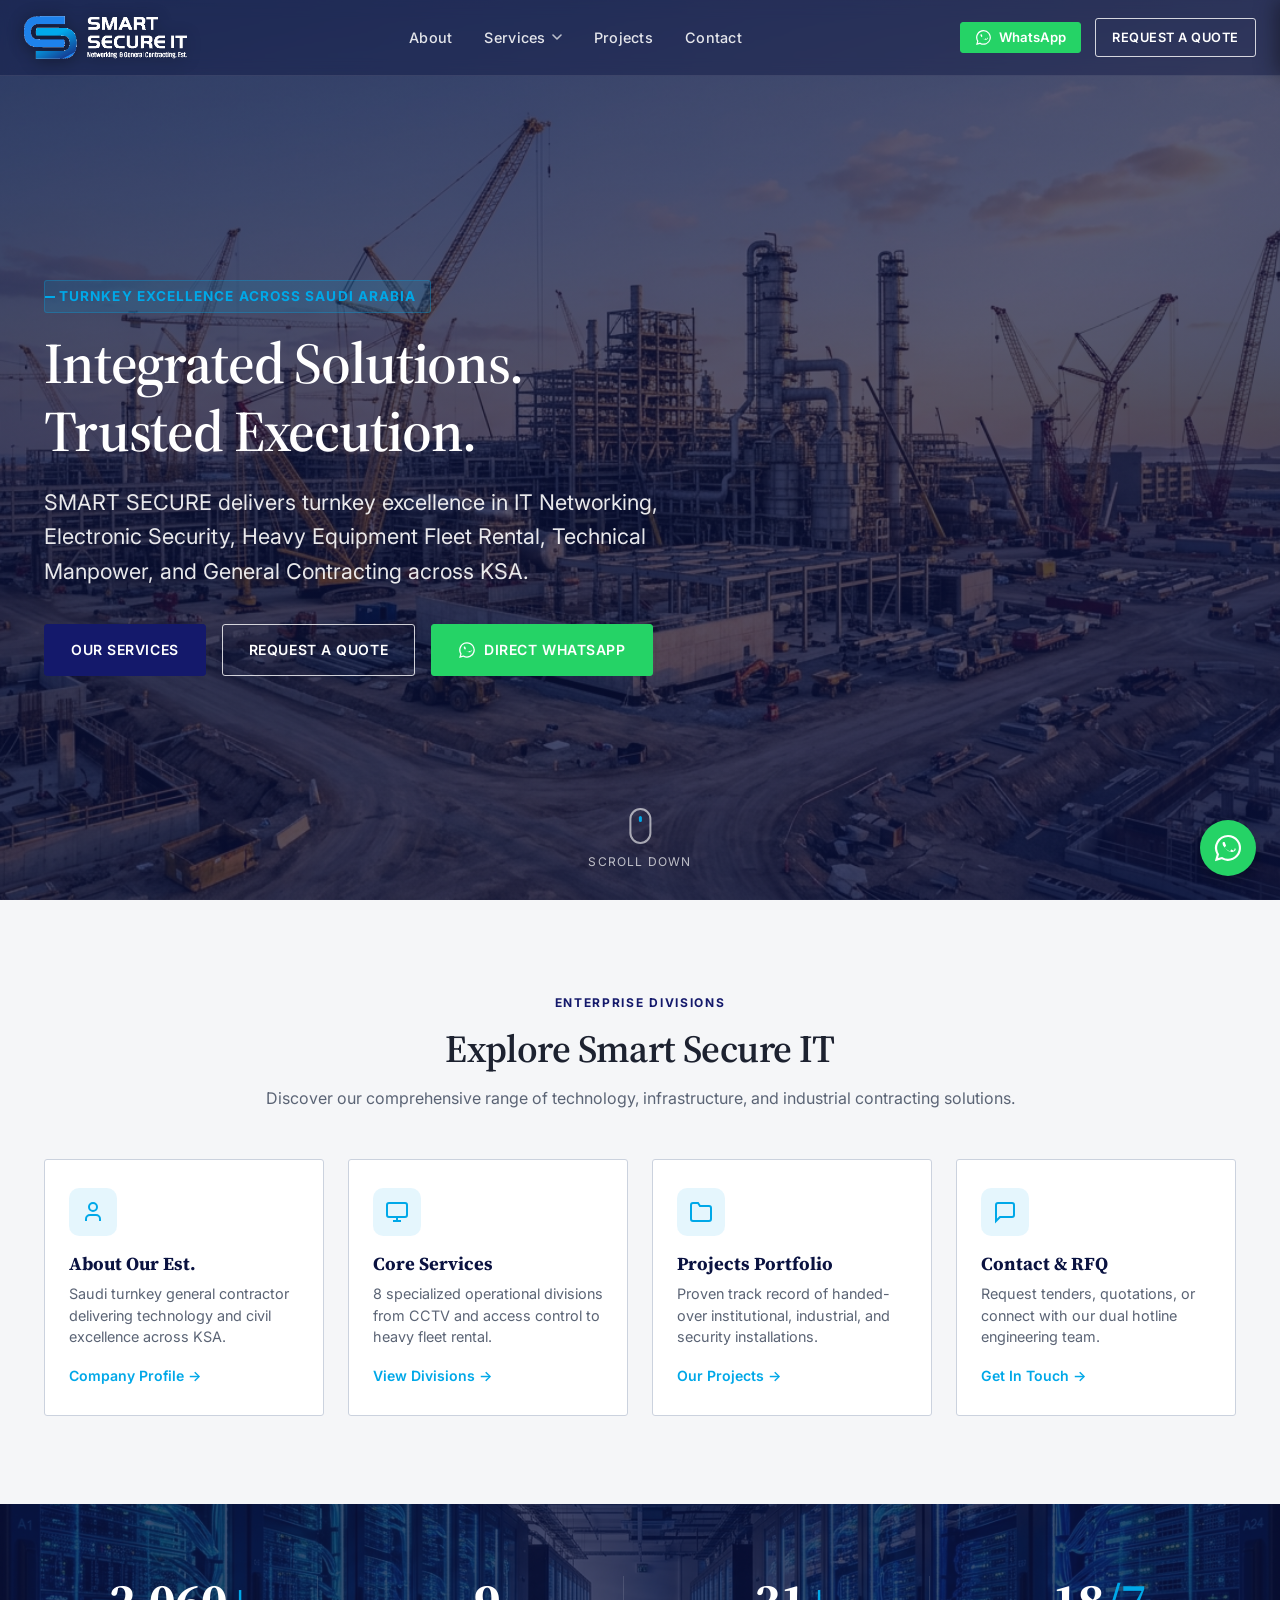
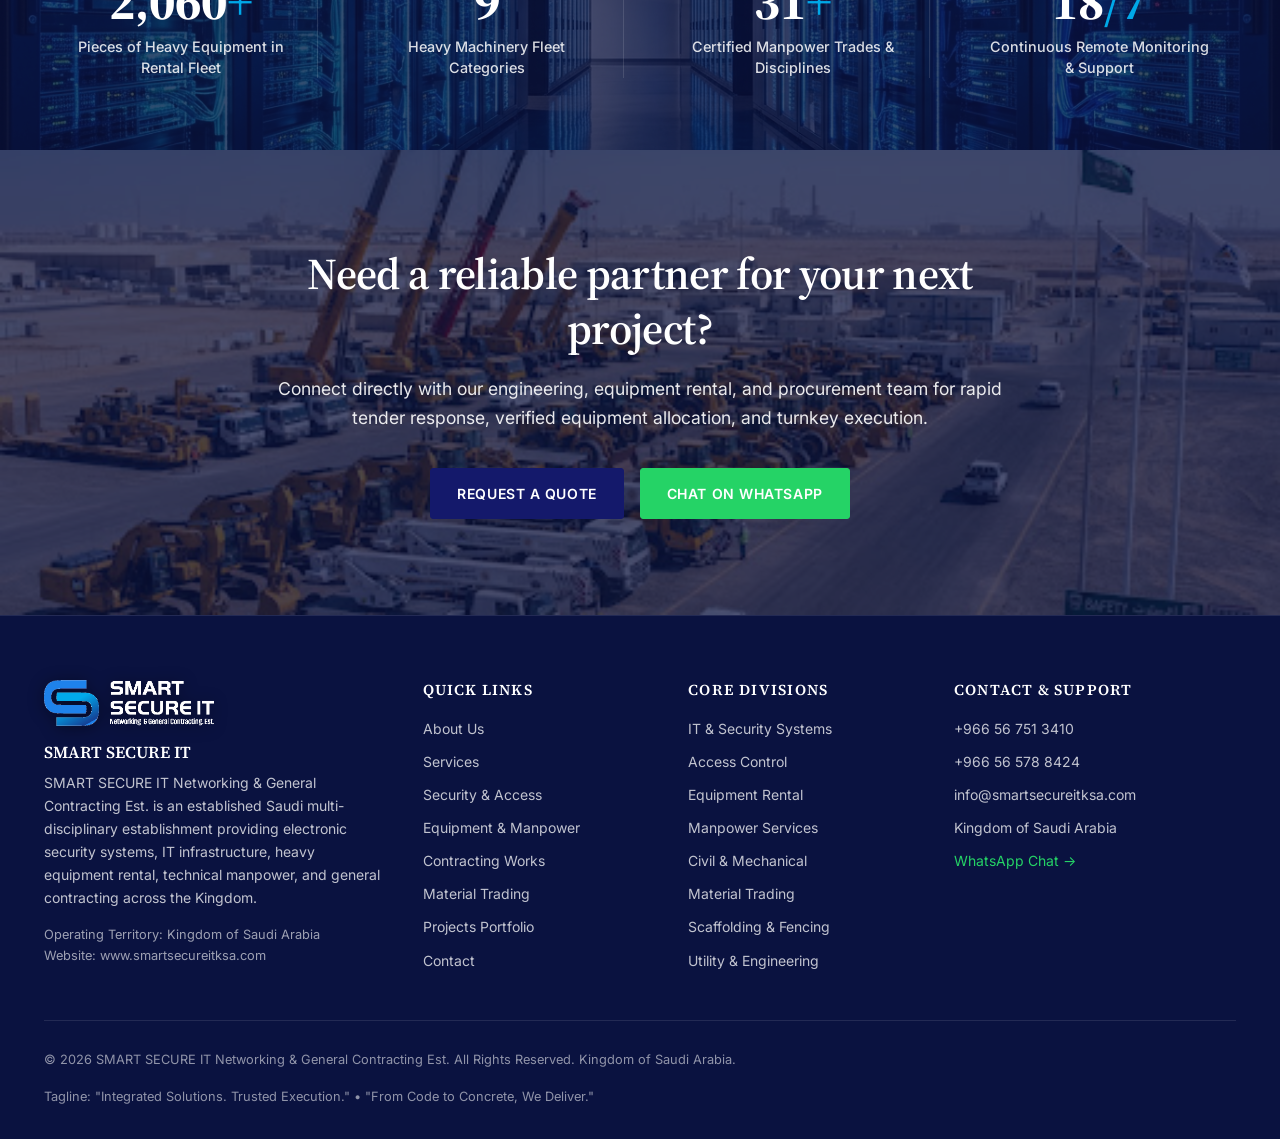
==== commit 4051bab4: "feat: multi-page website restructure and dual-number WhatsApp modal picker" ====
--- a/index.html
+++ b/index.html
@@ -1,88 +1,158 @@
 <!DOCTYPE html>
 <html lang="en" dir="ltr">
 <head>
-    <meta charset="utf-8">
+    <meta charset="UTF-8">
     <meta name="viewport" content="width=device-width, initial-scale=1.0">
-    <meta http-equiv="X-UA-Compatible" content="IE=edge">
-    
-    <title>SMART SECURE IT Networking &amp; General Contracting Est. | Saudi Arabia</title>
-    <meta name="description" content="Integrated Solutions. Trusted Execution. Turnkey IT networking, electronic security surveillance, heavy equipment rental, technical manpower, and general contracting across the Kingdom of Saudi Arabia.">
-    <meta name="author" content="SMART SECURE IT Networking &amp; General Contracting Est.">
-    <meta name="robots" content="index, follow">
-
-    <!-- Canonical URL -->
+    <title>SMART SECURE IT | Integrated Solutions. Trusted Execution. KSA</title>
+    <meta name="description" content="Official corporate portal of SMART SECURE IT Networking & General Contracting Est., Saudi Arabia. Turnkey IT, security systems, heavy equipment rental, manpower, and civil works.">
     <link rel="canonical" href="https://www.smartsecureitksa.com/">
 
-    <!-- Open Graph / Facebook -->
+    <!-- Open Graph / Social Tags -->
     <meta property="og:type" content="website">
     <meta property="og:url" content="https://www.smartsecureitksa.com/">
-    <meta property="og:title" content="SMART SECURE IT Networking &amp; General Contracting Est.">
-    <meta property="og:description" content="Integrated Solutions. Trusted Execution. Turnkey engineering, security systems, heavy equipment rental, and contracting across KSA.">
-    <meta property="og:image" content="https://www.smartsecureitksa.com/assets/img/hero-poster.jpg">
-    <meta property="og:locale" content="en_US">
-
-    <!-- Twitter -->
+    <meta property="og:title" content="SMART SECURE IT | Integrated Solutions. Trusted Execution. KSA">
+    <meta property="og:description" content="Official corporate portal of SMART SECURE IT Networking & General Contracting Est., Saudi Arabia. Turnkey IT, security systems, heavy equipment rental, manpower, and civil works.">
+    <meta property="og:image" content="https://www.smartsecureitksa.com/assets/logo.png">
+
+    <!-- Twitter Card -->
     <meta name="twitter:card" content="summary_large_image">
-    <meta name="twitter:url" content="https://www.smartsecureitksa.com/">
-    <meta name="twitter:title" content="SMART SECURE IT Networking &amp; General Contracting Est.">
-    <meta name="twitter:description" content="Integrated Solutions. Trusted Execution. Leading engineering and general contracting across Saudi Arabia.">
-    <meta name="twitter:image" content="https://www.smartsecureitksa.com/assets/img/hero-poster.jpg">
-
-    <!-- Favicon -->
-    <link rel="icon" type="image/x-icon" href="favicon.ico">
-    <link rel="icon" type="image/png" sizes="32x32" href="favicon.png">
-
-    <!-- Preload Critical Hero Poster & Key Font -->
-    <link rel="preload" as="image" href="assets/img/hero-poster.jpg">
+    <meta name="twitter:title" content="SMART SECURE IT | Integrated Solutions. Trusted Execution. KSA">
+    <meta name="twitter:description" content="Official corporate portal of SMART SECURE IT Networking & General Contracting Est., Saudi Arabia. Turnkey IT, security systems, heavy equipment rental, manpower, and civil works.">
+    <meta name="twitter:image" content="https://www.smartsecureitksa.com/assets/logo.png">
+
+    <!-- Browser Favicons -->
+    <link rel="icon" type="image/x-icon" href="/favicon.ico">
+    <link rel="icon" type="image/png" sizes="32x32" href="/favicon.png">
+
+    <!-- Performance Optimizations -->
+    <link rel="preload" as="image" href="/assets/img/hero-poster.jpg">
     <link rel="preconnect" href="https://fonts.googleapis.com">
     <link rel="preconnect" href="https://fonts.gstatic.com" crossorigin>
     <link href="https://fonts.googleapis.com/css2?family=Inter:wght@400;500;600;700&family=Source+Serif+4:ital,opsz,wght@0,8..60,600;0,8..60,700;1,8..60,600&display=swap" rel="stylesheet">
 
     <!-- Stylesheet -->
-    <link rel="stylesheet" href="css/styles.css">
+    <link rel="stylesheet" href="/css/styles.css?v=2.0">
 
     <!-- Organization Schema (JSON-LD) -->
     <script type="application/ld+json">
     {
       "@context": "https://schema.org",
-      "@type": "Organization",
+      "@type": "GeneralContractor",
       "name": "SMART SECURE IT Networking & General Contracting Est.",
-      "alternateName": "SMART SECURE IT",
+      "alternateName": "المؤسسة الذكية الآمنة لتقنية المعلومات والمقاولات العامة",
       "url": "https://www.smartsecureitksa.com/",
       "logo": "https://www.smartsecureitksa.com/assets/logo.png",
-      "telephone": "+966567513410",
+      "description": "Comprehensive IT networking, high-tech CCTV systems, access control, heavy machinery rental, certified manpower, and civil engineering contractor in Saudi Arabia.",
+      "telephone": [
+        "+966567513410",
+        "+966565788424"
+      ],
       "email": "info@smartsecureitksa.com",
-      "areaServed": {
-        "@type": "Country",
-        "name": "Saudi Arabia"
+      "address": {
+        "@type": "PostalAddress",
+        "addressCountry": "SA",
+        "streetAddress": "[Add office address]"
       },
-      "sameAs": []
+      "areaServed": "SA",
+      "openingHours": "Sa-Th 08:00-18:00"
     }
     </script>
 </head>
-<body>
-
+<body id="top">
     <!-- Accessibility Skip Link -->
     <a href="#main-content" class="skip-link">Skip to main content</a>
 
     <!-- ================= 1. HEADER ================= -->
     <header class="site-header" id="top">
         <div class="container header-inner">
-            <a href="#top" class="brand-link" aria-label="SMART SECURE IT Home">
-                <img src="assets/logo.png" alt="SMART SECURE IT" class="brand-logo" onerror="this.style.display='none'">
+            <a href="/" class="brand-link" aria-label="SMART SECURE IT Home">
+                <img src="/assets/logo.png" alt="SMART SECURE IT" class="brand-logo" onerror="this.style.display='none'">
                 <span class="brand-fallback">SMART SECURE IT</span>
             </a>
 
             <!-- Desktop Navigation -->
             <nav class="nav-desktop" aria-label="Primary Navigation">
-                <a href="#about" class="nav-link">About</a>
-                <a href="#services" class="nav-link">Services</a>
-                <a href="#security-systems" class="nav-link">Security &amp; Access</a>
-                <a href="#equipment-manpower" class="nav-link">Equipment &amp; Manpower</a>
-                <a href="#mechanical-civil" class="nav-link">Contracting</a>
-                <a href="#materials" class="nav-link">Material Trading</a>
-                <a href="#projects" class="nav-link">Projects</a>
-                <a href="#contact" class="nav-link">Contact</a>
+                <a href="/about/" class="nav-link ">About</a>
+                <div class="nav-item-dropdown" id="navServicesDropdown">
+                    <a href="/services/" class="nav-link nav-dropdown-trigger " id="servicesMenuBtn" aria-haspopup="true" aria-expanded="false">
+                        <span>Services</span>
+                        <svg class="dropdown-chevron" viewBox="0 0 10 6" width="10" height="6" aria-hidden="true">
+                            <path d="M1 1L5 5L9 1" stroke="currentColor" stroke-width="1.6" stroke-linecap="round" stroke-linejoin="round" fill="none"/>
+                        </svg>
+                    </a>
+                    <div class="nav-dropdown-menu" role="menu" aria-labelledby="servicesMenuBtn">
+                        <div class="dropdown-menu-inner">
+                            <a href="/services/" class="dropdown-banner-card" role="menuitem">
+                                <div class="banner-card-content">
+                                    <span class="banner-badge">Turnkey Capabilities</span>
+                                    <span class="banner-title">All Services Overview</span>
+                                    <span class="banner-desc">Comprehensive engineering, equipment &amp; contracting solutions across KSA</span>
+                                </div>
+                                <span class="banner-arrow" aria-hidden="true">
+                                    <svg viewBox="0 0 16 16" width="16" height="16" fill="currentColor"><path d="M8.22 2.97a.75.75 0 0 1 1.06 0l4.25 4.25a.75.75 0 0 1 0 1.06l-4.25 4.25a.75.75 0 0 1-1.06-1.06l2.97-2.97H2.75a.75.75 0 0 1 0-1.5h8.44L8.22 4.03a.75.75 0 0 1 0-1.06z"/></svg>
+                                </span>
+                            </a>
+                            <div class="dropdown-grid">
+                                <a href="/services/security-systems/" class="dropdown-grid-item" role="menuitem">
+                                    <div class="item-icon-wrap">
+                                        <svg viewBox="0 0 24 24" class="item-svg" fill="none" stroke="currentColor" stroke-width="2"><path d="M12 22s8-4 8-10V5l-8-3-8 3v7c0 6 8 10 8 10z"/></svg>
+                                    </div>
+                                    <div class="item-text">
+                                        <div class="item-title">Security &amp; Access</div>
+                                        <div class="item-sub">CCTV, biometrics &amp; barrier systems</div>
+                                    </div>
+                                </a>
+                                <a href="/services/equipment-manpower/" class="dropdown-grid-item" role="menuitem">
+                                    <div class="item-icon-wrap">
+                                        <svg viewBox="0 0 24 24" class="item-svg" fill="none" stroke="currentColor" stroke-width="2"><rect x="1" y="3" width="15" height="13"/><polygon points="16 8 20 8 23 11 23 16 16 16 8"/><circle cx="5.5" cy="18.5" r="2.5"/><circle cx="18.5" cy="18.5" r="2.5"/></svg>
+                                    </div>
+                                    <div class="item-text">
+                                        <div class="item-title">Equipment &amp; Manpower</div>
+                                        <div class="item-sub">Heavy fleet rental &amp; certified crew</div>
+                                    </div>
+                                </a>
+                                <a href="/services/mechanical-civil/" class="dropdown-grid-item" role="menuitem">
+                                    <div class="item-icon-wrap">
+                                        <svg viewBox="0 0 24 24" class="item-svg" fill="none" stroke="currentColor" stroke-width="2"><path d="M3 21h18M5 21V7l8-4v18M13 11l6 3v7"/></svg>
+                                    </div>
+                                    <div class="item-text">
+                                        <div class="item-title">General Contracting</div>
+                                        <div class="item-sub">Civil, structural, piping &amp; MEP</div>
+                                    </div>
+                                </a>
+                                <a href="/services/contracting-works/" class="dropdown-grid-item" role="menuitem">
+                                    <div class="item-icon-wrap">
+                                        <svg viewBox="0 0 24 24" class="item-svg" fill="none" stroke="currentColor" stroke-width="2"><rect x="3" y="3" width="18" height="18" rx="2"/><path d="M3 9h18M3 15h18M9 3v18M15 3v18"/></svg>
+                                    </div>
+                                    <div class="item-text">
+                                        <div class="item-title">Scaffolding &amp; Fencing</div>
+                                        <div class="item-sub">Aramco staging &amp; perimeter security</div>
+                                    </div>
+                                </a>
+                                <a href="/services/materials/" class="dropdown-grid-item" role="menuitem">
+                                    <div class="item-icon-wrap">
+                                        <svg viewBox="0 0 24 24" class="item-svg" fill="none" stroke="currentColor" stroke-width="2"><path d="M21 16V8a2 2 0 0 0-1-1.73l-7-4a2 2 0 0 0-2 0l-7 4A2 2 0 0 0 3 8v8a2 2 0 0 0 1 1.73l7 4a2 2 0 0 0 2 0l7-4A2 2 0 0 0 21 16z"/><polyline points="3.27 6.96 12 12.01 20.73 6.96"/><line x1="12" y1="22.08" x2="12" y2="12"/></svg>
+                                    </div>
+                                    <div class="item-text">
+                                        <div class="item-title">Material Trading</div>
+                                        <div class="item-sub">Industrial supplies &amp; hardware</div>
+                                    </div>
+                                </a>
+                                <a href="/services/utility-engineering/" class="dropdown-grid-item" role="menuitem">
+                                    <div class="item-icon-wrap">
+                                        <svg viewBox="0 0 24 24" class="item-svg" fill="none" stroke="currentColor" stroke-width="2"><circle cx="12" cy="12" r="3"/><path d="M19.4 15a1.65 1.65 0 0 0 .33 1.82l.06.06a2 2 0 0 1 0 2.83 2 2 0 0 1-2.83 0l-.06-.06a1.65 1.65 0 0 0-1.82-.33 1.65 1.65 0 0 0-1 1.51V21a2 2 0 0 1-2 2 2 2 0 0 1-2-2v-.09A1.65 1.65 0 0 0 9 19.4a1.65 1.65 0 0 0-1.82.33l-.06.06a2 2 0 0 1-2.83 0 2 2 0 0 1 0-2.83l.06-.06a1.65 1.65 0 0 0 .33-1.82 1.65 1.65 0 0 0-1.51-1H3a2 2 0 0 1-2-2 2 2 0 0 1 2-2h.09A1.65 1.65 0 0 0 4.6 9a1.65 1.65 0 0 0-.33-1.82l-.06-.06a2 2 0 0 1 0-2.83 2 2 0 0 1 2.83 0l.06.06a1.65 1.65 0 0 0 1.82.33H9a1.65 1.65 0 0 0 1-1.51V3a2 2 0 0 1 2-2 2 2 0 0 1 2 2v.09a1.65 1.65 0 0 0 1 1.51 1.65 1.65 0 0 0 1.82-.33l.06-.06a2 2 0 0 1 2.83 0 2 2 0 0 1 0 2.83l-.06.06a1.65 1.65 0 0 0-.33 1.82V9a1.65 1.65 0 0 0 1.51 1H21a2 2 0 0 1 2 2 2 2 0 0 1-2 2h-.09a1.65 1.65 0 0 0-1.51 1z"/></svg>
+                                    </div>
+                                    <div class="item-text">
+                                        <div class="item-title">Utility &amp; Engineering</div>
+                                        <div class="item-sub">Infrastructure &amp; technical support</div>
+                                    </div>
+                                </a>
+                            </div>
+                        </div>
+                    </div>
+                </div>
+                <a href="/projects/" class="nav-link ">Projects</a>
+                <a href="/contact/" class="nav-link ">Contact</a>
             </nav>
 
             <!-- Actions: WhatsApp & Quote Button -->
@@ -92,13 +162,13 @@
                    rel="noopener" 
                    class="header-wa-btn" 
                    aria-label="Chat on WhatsApp" 
-                   title="WhatsApp (+966 56 751 3410)">
+                   title="Chat on WhatsApp">
                     <svg viewBox="0 0 32 32" class="header-wa-icon" aria-hidden="true">
                         <path d="M16 2a13.9 13.9 0 00-12 20.9L2 30l7.3-1.9A13.9 13.9 0 1016 2zm0 25.5a11.6 11.6 0 01-5.9-1.6l-.4-.3-4.4 1.1 1.2-4.2-.3-.4a11.6 11.6 0 119.8 5.4zm6.4-8.6c-.3-.2-2.1-1-2.4-1.1-.3-.2-.6-.2-.8.2s-1 1.1-1.2 1.4-.4.3-.7.2a9.2 9.2 0 01-2.7-1.7 10.1 10.1 0 01-1.9-2.3c-.2-.4 0-.5.2-.7s.4-.4.6-.7.2-.4.3-.6 0-.4 0-.6-.8-2-1.1-2.7c-.3-.7-.6-.6-.8-.6h-.7a1.4 1.4 0 00-1 1 5.3 5.3 0 001.6 3.9 12.3 12.3 0 005.3 4.7c.8.3 1.5.5 2 .7a4.9 4.9 0 002.3.1 3.7 3.7 0 002.5-1.7 3 3 0 00.2-1.7c-.2-.2-.5-.3-.9-.5z"/>
                     </svg>
                     <span class="header-wa-text">WhatsApp</span>
                 </a>
-                <a href="#contact" class="btn btn-outline-white btn-sm">Request a Quote</a>
+                <a href="/contact/" class="btn btn-outline-white btn-sm">Request a Quote</a>
                 
                 <!-- Mobile Hamburger Toggle -->
                 <button type="button" class="hamburger-btn" id="hamburger-btn" aria-label="Toggle Navigation Menu" aria-expanded="false" aria-controls="mobile-drawer">
@@ -120,31 +190,34 @@
                target="_blank" 
                rel="noopener" 
                class="btn btn-whatsapp" 
-               style="width:100%; text-align:center; justify-content:center; gap:8px;">
-                WhatsApp (+966 56 751 3410)
+               style="width:100%; text-align:center; justify-content:center; gap:8px;"
+               title="Chat on WhatsApp"
+               aria-label="Chat on WhatsApp">
+                Chat on WhatsApp
             </a>
             <div class="mobile-nav-links">
-                <a href="#about" class="nav-link">About Us</a>
-                <a href="#services" class="nav-link">Our Services</a>
-                <a href="#security-systems" class="nav-link">Security &amp; Access</a>
-                <a href="#equipment-manpower" class="nav-link">Equipment &amp; Manpower</a>
-                <a href="#mechanical-civil" class="nav-link">Mechanical &amp; Civil</a>
-                <a href="#contracting-works" class="nav-link">Scaffolding &amp; Fencing</a>
-                <a href="#materials" class="nav-link">Material Trading</a>
-                <a href="#utility-engineering" class="nav-link">Utility &amp; Engineering</a>
-                <a href="#projects" class="nav-link">Projects Portfolio</a>
-                <a href="#contact" class="nav-link">Contact</a>
-            </div>
-            <a href="#contact" class="btn btn-primary" style="width:100%; text-align:center;">Request a Quote</a>
+                <a href="/about/" class="nav-link ">About Us</a>
+                <a href="/services/" class="nav-link ">Our Services</a>
+                <a href="/services/security-systems/" class="nav-link">&bull; Security &amp; Access</a>
+                <a href="/services/equipment-manpower/" class="nav-link">&bull; Equipment &amp; Manpower</a>
+                <a href="/services/mechanical-civil/" class="nav-link">&bull; Mechanical &amp; Civil</a>
+                <a href="/services/contracting-works/" class="nav-link">&bull; Scaffolding &amp; Fencing</a>
+                <a href="/services/materials/" class="nav-link">&bull; Material Trading</a>
+                <a href="/services/utility-engineering/" class="nav-link">&bull; Utility &amp; Engineering</a>
+                <a href="/projects/" class="nav-link ">Projects Portfolio</a>
+                <a href="/contact/" class="nav-link ">Contact</a>
+            </div>
+            <a href="/contact/" class="btn btn-primary" style="width:100%; text-align:center;">Request a Quote</a>
         </div>
     </header>
 
+
+    <!-- Main Content Container -->
     <main id="main-content">
-        <!-- ================= 2. HERO SECTION (VIDEO #1) ================= -->
-        <section class="video-section hero-section" id="hero">
+<section class="video-section hero-section" id="hero">
             <div class="video-container">
-                <video class="bg-video" autoplay loop muted playsinline preload="metadata" poster="assets/img/hero-poster.jpg">
-                    <source src="assets/video/hero.mp4" type="video/mp4">
+                <video class="bg-video" autoplay loop muted playsinline preload="metadata" poster="/assets/img/hero-poster.jpg">
+                    <source src="/assets/video/hero.mp4" type="video/mp4">
                 </video>
                 <div class="video-overlay"></div>
             </div>
@@ -157,8 +230,8 @@
                     <h1 class="hero-h1">Integrated Solutions.<br>Trusted Execution.</h1>
                     <p class="hero-subline">SMART SECURE delivers turnkey excellence in IT Networking, Electronic Security, Heavy Equipment Fleet Rental, Technical Manpower, and General Contracting across KSA.</p>
                     <div class="hero-actions">
-                        <a href="#services" class="btn btn-primary">Our Services</a>
-                        <a href="#contact" class="btn btn-outline-white">Request a Quote</a>
+                        <a href="/services/" class="btn btn-primary">Our Services</a>
+                        <a href="/contact/" class="btn btn-outline-white">Request a Quote</a>
                         <a href="https://wa.me/966567513410?text=Hello%20Smart%20Secure%20IT%2C%20I%20would%20like%20to%20enquire%20about%20your%20services" target="_blank" rel="noopener" class="btn btn-whatsapp" style="display:inline-flex; align-items:center; gap:8px;">
                             <svg viewBox="0 0 32 32" style="width:18px; height:18px; fill:currentColor;" aria-hidden="true"><path d="M16 2a13.9 13.9 0 00-12 20.9L2 30l7.3-1.9A13.9 13.9 0 1016 2zm0 25.5a11.6 11.6 0 01-5.9-1.6l-.4-.3-4.4 1.1 1.2-4.2-.3-.4a11.6 11.6 0 119.8 5.4zm6.4-8.6c-.3-.2-2.1-1-2.4-1.1-.3-.2-.6-.2-.8.2s-1 1.1-1.2 1.4-.4.3-.7.2a9.2 9.2 0 01-2.7-1.7 10.1 10.1 0 01-1.9-2.3c-.2-.4 0-.5.2-.7s.4-.4.6-.7.2-.4.3-.6 0-.4 0-.6-.8-2-1.1-2.7c-.3-.7-.6-.6-.8-.6h-.7a1.4 1.4 0 00-1 1 5.3 5.3 0 001.6 3.9 12.3 12.3 0 005.3 4.7c.8.3 1.5.5 2 .7a4.9 4.9 0 002.3.1 3.7 3.7 0 002.5-1.7 3 3 0 00.2-1.7c-.2-.2-.5-.3-.9-.5z"/></svg>
                             Direct WhatsApp
@@ -172,73 +245,64 @@
                 <span>Scroll down</span>
             </div>
         </section>
-
-        <!-- ================= 3. ABOUT SECTION & 4 VALUES (PROFILE PAGE 2) ================= -->
-        <section class="section" id="about">
+        <!-- ================= EXPLORE ROW (MULTI-PAGE DIRECTORY) ================= -->
+        <section class="section section-bg-grey explore-section" id="explore">
             <div class="container">
-                <div class="about-grid reveal-on-scroll">
-                    <!-- Left Column: Intro & Profile Statement -->
-                    <div class="about-intro-text">
-                        <span class="section-label">Company Profile</span>
-                        <h2>Turnkey Engineering, Technology &amp; General Contracting</h2>
-                        <p>At <strong>SMART SECURE IT NETWORKING &amp; GENERAL CONT. EST.</strong>, we specialize in providing cutting-edge IT solutions, advanced electronic security systems, heavy machinery rental, skilled manpower, and industrial contracting that empower businesses to thrive in today's digital and industrial landscape.</p>
-                        <p>Our mission is to deliver innovative, resilient, and reliable technology and contracting services that address the unique needs and challenges of our clients across the Kingdom of Saudi Arabia.</p>
-                        
-                        <!-- Leadership & Engineering Team Block (Page 2) -->
-                        <div class="about-team-box">
-                            <img src="assets/img/profile/cover_montage.jpg" alt="SMART SECURE IT Turnkey Technology &amp; Industrial Contracting Infrastructure" loading="lazy">
-                            <div class="about-team-caption">
-                                <strong>Turnkey Infrastructure &amp; Engineering:</strong> "From Code to Concrete, We Deliver." SMART SECURE IT combines enterprise IT networking, cybersecurity, and intelligent electronic security with high-capacity heavy equipment rental, technical manpower, and certified industrial contracting across Saudi Arabia.
-                            </div>
-                        </div>
-
-                        <div class="about-meta-box">
-                            <span><strong>Establishment:</strong> SMART SECURE IT Networking &amp; General Contracting Est.</span>
-                            <span><strong>Operating Territory:</strong> Kingdom-Wide Operations across Saudi Arabia</span>
-                            <span><strong>Official Hotline:</strong> +966 56 751 3410 &bull; info@smartsecureitksa.com</span>
-                        </div>
-                    </div>
-
-                    <!-- Right Column: Vision & Mission Cards (Exact Profile Copy) -->
-                    <div class="vm-cards-col">
-                        <div class="vm-card">
-                            <h3 class="vm-card-title">Vision</h3>
-                            <p>To be the leading provider of secure and efficient IT solutions and industrial contracting, fostering a digital and commercial environment where businesses can grow with confidence.</p>
-                        </div>
-                        <div class="vm-card">
-                            <h3 class="vm-card-title">Mission</h3>
-                            <p>To offer exceptional IT services, including cybersecurity, cloud computing, systems integration, and digital transformation, while continuously innovating to meet the evolving demands of the industry.</p>
-                        </div>
-                    </div>
-                </div>
-
-                <!-- Four Core Values Row (Page 2: Pioneering, Agile, Dependable, Persevering) -->
-                <div class="values-grid reveal-on-scroll">
-                    <div class="value-item">
-                        <h4 class="value-title">Pioneering</h4>
-                        <p class="value-desc">We are always one step ahead, challenging conventions and pushing the boundaries of what's possible.</p>
-                    </div>
-                    <div class="value-item">
-                        <h4 class="value-title">Agile</h4>
-                        <p class="value-desc">We anticipate market developments and move quickly to deliver the right solutions.</p>
-                    </div>
-                    <div class="value-item">
-                        <h4 class="value-title">Dependable</h4>
-                        <p class="value-desc">We build trust by keeping our promises and ensuring the resilience of our digital ecosystem.</p>
-                    </div>
-                    <div class="value-item">
-                        <h4 class="value-title">Persevering</h4>
-                        <p class="value-desc">We achieve our goals with determination and professionalism.</p>
-                    </div>
+                <div class="section-header text-center reveal-on-scroll">
+                    <span class="section-label">Enterprise Divisions</span>
+                    <h2 class="section-title">Explore Smart Secure IT</h2>
+                    <p class="section-subtitle">Discover our comprehensive range of technology, infrastructure, and industrial contracting solutions.</p>
+                </div>
+                <div class="explore-grid reveal-on-scroll">
+                    <a href="/about/" class="explore-card">
+                        <div class="explore-card-icon">
+                            <svg viewBox="0 0 24 24" width="24" height="24" fill="none" stroke="currentColor" stroke-width="2">
+                                <path d="M19 21v-2a4 4 0 00-4-4H9a4 4 0 00-4 4v2M12 3a4 4 0 100 8 4 4 0 000-8z"/>
+                            </svg>
+                        </div>
+                        <h3 class="explore-card-title">About Our Est.</h3>
+                        <p class="explore-card-desc">Saudi turnkey general contractor delivering technology and civil excellence across KSA.</p>
+                        <span class="explore-card-link">Company Profile &rarr;</span>
+                    </a>
+                    <a href="/services/" class="explore-card">
+                        <div class="explore-card-icon">
+                            <svg viewBox="0 0 24 24" width="24" height="24" fill="none" stroke="currentColor" stroke-width="2">
+                                <rect x="2" y="3" width="20" height="14" rx="2" ry="2"/>
+                                <line x1="8" y1="21" x2="16" y2="21"/>
+                                <line x1="12" y1="17" x2="12" y2="21"/>
+                            </svg>
+                        </div>
+                        <h3 class="explore-card-title">Core Services</h3>
+                        <p class="explore-card-desc">8 specialized operational divisions from CCTV and access control to heavy fleet rental.</p>
+                        <span class="explore-card-link">View Divisions &rarr;</span>
+                    </a>
+                    <a href="/projects/" class="explore-card">
+                        <div class="explore-card-icon">
+                            <svg viewBox="0 0 24 24" width="24" height="24" fill="none" stroke="currentColor" stroke-width="2">
+                                <path d="M22 19a2 2 0 01-2 2H4a2 2 0 01-2-2V5a2 2 0 012-2h5l2 3h9a2 2 0 012 2z"/>
+                            </svg>
+                        </div>
+                        <h3 class="explore-card-title">Projects Portfolio</h3>
+                        <p class="explore-card-desc">Proven track record of handed-over institutional, industrial, and security installations.</p>
+                        <span class="explore-card-link">Our Projects &rarr;</span>
+                    </a>
+                    <a href="/contact/" class="explore-card">
+                        <div class="explore-card-icon">
+                            <svg viewBox="0 0 24 24" width="24" height="24" fill="none" stroke="currentColor" stroke-width="2">
+                                <path d="M21 15a2 2 0 01-2 2H7l-4 4V5a2 2 0 012-2h14a2 2 0 012 2z"/>
+                            </svg>
+                        </div>
+                        <h3 class="explore-card-title">Contact &amp; RFQ</h3>
+                        <p class="explore-card-desc">Request tenders, quotations, or connect with our dual hotline engineering team.</p>
+                        <span class="explore-card-link">Get In Touch &rarr;</span>
+                    </a>
                 </div>
             </div>
         </section>
-
-        <!-- ================= 4. STATS BAND (VIDEO #2) ================= -->
-        <section class="video-section stats-section" id="stats">
+<section class="video-section stats-section" id="stats">
             <div class="video-container">
-                <video class="bg-video" autoplay loop muted playsinline preload="metadata" poster="assets/img/stats-poster.jpg">
-                    <source src="assets/video/stats.mp4" type="video/mp4">
+                <video class="bg-video" autoplay loop muted playsinline preload="metadata" poster="/assets/img/stats-poster.jpg">
+                    <source src="/assets/video/stats.mp4" type="video/mp4">
                 </video>
                 <div class="video-overlay" style="background: rgba(10, 18, 64, 0.75);"></div>
             </div>
@@ -279,848 +343,10 @@
                 </div>
             </div>
         </section>
-
-        <!-- ================= 5. SERVICES (8 DIVISIONS NUMBERED GRID) ================= -->
-        <section class="section video-section services-section" id="services">
-            <!-- Background Video: IT, Security & Facility Operations -->
+<section class="video-section cta-section" id="cta">
             <div class="video-container">
-                <video class="bg-video" autoplay muted loop playsinline preload="metadata" poster="assets/img/services-poster.jpg">
-                    <source src="assets/video/services.mp4" type="video/mp4">
-                </video>
-                <div class="video-overlay"></div>
-            </div>
-
-            <div class="container" style="position: relative; z-index: 2;">
-                <div class="section-header text-center reveal-on-scroll">
-                    <span class="section-label" style="color:var(--blue-500); background:rgba(0,168,232,0.12); border:1px solid rgba(0,168,232,0.3); padding:4px 12px; border-radius:var(--radius); display:inline-block;">Company Profile Capabilities</span>
-                    <h2 style="color:var(--white);">Eight Core Operating Divisions</h2>
-                    <p class="section-subheading" style="color:var(--grey-200); max-width:760px; margin:0 auto;">Comprehensive engineering, electronic security, equipment rental, technical staffing, and general contracting executed under strict safety standards across KSA.</p>
-                </div>
-
-                <div class="services-grid">
-                    <!-- Division 01 -->
-                    <div class="service-card reveal-on-scroll">
-                        <div>
-                            <span class="service-index">01</span>
-                            <h3 class="service-card-title">IT &amp; Electronic Security Systems</h3>
-                            <p class="service-card-desc">Professional CCTV installation, IP security systems, AI-enabled surveillance, 24/7 remote monitoring, maintenance, consultation and strategic camera design.</p>
-                        </div>
-                        <button type="button" class="service-details-link" data-service="01" aria-haspopup="dialog">
-                            <span>Details</span> &rarr;
-                        </button>
-                    </div>
-
-                    <!-- Division 02 -->
-                    <div class="service-card reveal-on-scroll">
-                        <div>
-                            <span class="service-index">02</span>
-                            <h3 class="service-card-title">Access Control &amp; Time Attendance</h3>
-                            <p class="service-card-desc">Biometric identification, proximity credentials, long/short range readers, facial recognition terminals, and integrated enterprise payroll software.</p>
-                        </div>
-                        <button type="button" class="service-details-link" data-service="02" aria-haspopup="dialog">
-                            <span>Details</span> &rarr;
-                        </button>
-                    </div>
-
-                    <!-- Division 03 -->
-                    <div class="service-card reveal-on-scroll">
-                        <div>
-                            <span class="service-index">03</span>
-                            <h3 class="service-card-title">Heavy Equipment Rental</h3>
-                            <p class="service-card-desc">Extensive fleet exceeding 2,700 pieces of equipment across 12 categories supporting heavy lifting, material handling, earthmoving, and power generation.</p>
-                        </div>
-                        <button type="button" class="service-details-link" data-service="03" aria-haspopup="dialog">
-                            <span>Details</span> &rarr;
-                        </button>
-                    </div>
-
-                    <!-- Division 04 -->
-                    <div class="service-card reveal-on-scroll">
-                        <div>
-                            <span class="service-index">04</span>
-                            <h3 class="service-card-title">Manpower Services</h3>
-                            <p class="service-card-desc">"Experienced Hands, Exceptional Results" — Dedicated recruitment and deployment of certified technical trades, 6G welders, crane operators, and HSE engineers.</p>
-                        </div>
-                        <button type="button" class="service-details-link" data-service="04" aria-haspopup="dialog">
-                            <span>Details</span> &rarr;
-                        </button>
-                    </div>
-
-                    <!-- Division 05 -->
-                    <div class="service-card reveal-on-scroll">
-                        <div>
-                            <span class="service-index">05</span>
-                            <h3 class="service-card-title">Civil &amp; Mechanical Contracting</h3>
-                            <p class="service-card-desc">Plant machinery erection, piping systems, valve testing, HVAC operations, oil storage tank cleaning, chemical cleaning, and structural foundations.</p>
-                        </div>
-                        <button type="button" class="service-details-link" data-service="05" aria-haspopup="dialog">
-                            <span>Details</span> &rarr;
-                        </button>
-                    </div>
-
-                    <!-- Division 06 -->
-                    <div class="service-card reveal-on-scroll">
-                        <div>
-                            <span class="service-index">06</span>
-                            <h3 class="service-card-title">Material Trading &amp; OEM Parts</h3>
-                            <p class="service-card-desc">OEM spare parts, motors, lubricants, pipes &amp; fittings, structural steel framing, mezzanine floors, prefab modular buildings, and commercial civil finishes.</p>
-                        </div>
-                        <button type="button" class="service-details-link" data-service="06" aria-haspopup="dialog">
-                            <span>Details</span> &rarr;
-                        </button>
-                    </div>
-
-                    <!-- Division 07 -->
-                    <div class="service-card reveal-on-scroll">
-                        <div>
-                            <span class="service-index">07</span>
-                            <h3 class="service-card-title">Scaffolding, Fabrication &amp; Fencing</h3>
-                            <p class="service-card-desc">Industrial scaffolding systems, custom fabrication of CS and SS pressure vessels &amp; storage tanks, and high-security mesh, chain link, and barbed wire fencing.</p>
-                        </div>
-                        <button type="button" class="service-details-link" data-service="07" aria-haspopup="dialog">
-                            <span>Details</span> &rarr;
-                        </button>
-                    </div>
-
-                    <!-- Division 08 -->
-                    <div class="service-card reveal-on-scroll">
-                        <div>
-                            <span class="service-index">08</span>
-                            <h3 class="service-card-title">Utility, Engineering &amp; Environmental</h3>
-                            <p class="service-card-desc">Comprehensive solutions for industrial power, water, HVAC, and mechanical systems, paired with environmental compliance and workplace sustainability.</p>
-                        </div>
-                        <button type="button" class="service-details-link" data-service="08" aria-haspopup="dialog">
-                            <span>Details</span> &rarr;
-                        </button>
-                    </div>
-                </div>
-            </div>
-        </section>
-
-        <!-- ================= 6. SECURITY SYSTEMS & SURVEILLANCE ARCHITECTURE (PAGES 3 & 4) ================= -->
-        <section class="section" id="security-systems">
-            <div class="container">
-                <div class="section-header reveal-on-scroll">
-                    <span class="section-label">Profile Pages 3 &amp; 4</span>
-                    <h2>Electronic Security &amp; Surveillance Architecture</h2>
-                    <p class="section-subheading">Ensure the safety and security of your property with professional CCTV installation and service solutions tailored for residential, commercial, or industrial spaces.</p>
-                </div>
-
-                <div class="security-feature-grid reveal-on-scroll">
-                    <!-- Photo Left: Profile CCTV System -->
-                    <div class="sec-photo-wrapper">
-                        <img src="assets/img/profile/cctv_main_camera.jpg" alt="Commercial CCTV Security System Installation" class="sec-photo" loading="lazy">
-                    </div>
-
-                    <!-- Right Column: Interactive Tabs & Checklist -->
-                    <div class="sec-details-col">
-                        <!-- Technology Tabs -->
-                        <div class="sec-tabs-nav" role="tablist" aria-label="Security System Technologies">
-                            <button type="button" class="sec-tab-btn active" data-tab="tab-ai" role="tab" aria-selected="true" id="btn-tab-ai">Artificial Intelligence (AI)</button>
-                            <button type="button" class="sec-tab-btn" data-tab="tab-ip" role="tab" aria-selected="false" id="btn-tab-ip">IP Security Systems</button>
-                            <button type="button" class="sec-tab-btn" data-tab="tab-analogue" role="tab" aria-selected="false" id="btn-tab-analogue">Analogue &amp; HD CCTV</button>
-                        </div>
-
-                        <!-- Tab Panels (Exact Copy from Profile Page 3) -->
-                        <div class="sec-tab-content-panel active" id="tab-ai" role="tabpanel" aria-labelledby="btn-tab-ai">
-                            CCTV surveillance systems nowadays have artificial intelligence built into the systems and equipment. For this reason, the CCTV system is able to do a lot of work for you, making it easier to find certain objects or people. They also assist with better identification, using better quality images in megapixel format.
-                        </div>
-                        <div class="sec-tab-content-panel" id="tab-ip" role="tabpanel" aria-labelledby="btn-tab-ip">
-                            IP security systems is the way of the future. With an IP security system in place, it opens a whole lot of doors for client security architecture, delivering multi-megapixel clarity, network routing, and scalable integration.
-                        </div>
-                        <div class="sec-tab-content-panel" id="tab-analogue" role="tabpanel" aria-labelledby="btn-tab-analogue">
-                            Analogue or High Definition (HD) CCTV systems represent the most cost-effective option when it comes to the security industry, providing proven baseline perimeter protection with stable coaxial architecture.
-                        </div>
-
-                        <!-- Checklist (Exact from Profile Pages 3 & 4) -->
-                        <div class="sec-checklist">
-                            <h4 style="color:var(--navy-900); margin-bottom: 8px;">Complete Security Engineering Lifecycle</h4>
-                            
-                            <div class="sec-check-item">
-                                <span class="check-bullet"></span>
-                                <div class="check-content">
-                                    <strong>Consultation &amp; Customized Solutions</strong>
-                                    <p>Our experienced consultants assess your security needs and design customized solutions tailored to your property, focusing on strategic camera placement, optimal configuration, and future scalability.</p>
-                                </div>
-                            </div>
-
-                            <div class="sec-check-item">
-                                <span class="check-bullet"></span>
-                                <div class="check-content">
-                                    <strong>High-Definition Surveillance Equipment</strong>
-                                    <p>Reliable, high-quality surveillance systems with high-definition cameras, mega-pixel resolution, smart integration, and outdoor weatherproof housings.</p>
-                                </div>
-                            </div>
-
-                            <div class="sec-check-item">
-                                <span class="check-bullet"></span>
-                                <div class="check-content">
-                                    <strong>24/7 Remote Monitoring Solutions</strong>
-                                    <p>Stay connected to your property from anywhere. View live footage, receive instant alerts, and manage your security system in real-time via smartphone or computer.</p>
-                                </div>
-                            </div>
-
-                            <div class="sec-check-item">
-                                <span class="check-bullet"></span>
-                                <div class="check-content">
-                                    <strong>Routine Maintenance &amp; Prompt Support</strong>
-                                    <p>Dedicated team providing quick troubleshooting, repairs, firmware updates, and system upgrades to keep your premises protected 24/7.</p>
-                                </div>
-                            </div>
-                        </div>
-                    </div>
-                </div>
-
-                <!-- 3 Pillars Row with Real Photos (Profile Page 4) -->
-                <div class="sec-pillars-grid reveal-on-scroll">
-                    <div class="sec-pillar-card">
-                        <img src="assets/img/profile/remote_monitoring_center.jpg" alt="24/7 Remote Monitoring Control Room" class="sec-pillar-img" loading="lazy">
-                        <div class="sec-pillar-content">
-                            <h4 class="sec-pillar-title">24/7 Remote Monitoring</h4>
-                            <p class="sec-pillar-desc">Stay connected to your property from anywhere with reliable remote monitoring platforms. View live feeds, receive incident alerts, and manage cameras in real-time.</p>
-                        </div>
-                    </div>
-
-                    <div class="sec-pillar-card">
-                        <img src="assets/img/profile/maintenance_technician.jpg" alt="Certified Technician Maintenance" class="sec-pillar-img" loading="lazy">
-                        <div class="sec-pillar-content">
-                            <h4 class="sec-pillar-title">Maintenance &amp; Support</h4>
-                            <p class="sec-pillar-desc">Routine maintenance and prompt support to ensure your security system remains fully functional. Prompt troubleshooting, repairs, and system upgrades 24/7.</p>
-                        </div>
-                    </div>
-
-                    <div class="sec-pillar-card">
-                        <img src="assets/img/profile/consultation_mobile_view.jpg" alt="Security Consultation &amp; System Design" class="sec-pillar-img" loading="lazy">
-                        <div class="sec-pillar-content">
-                            <h4 class="sec-pillar-title">Consultation &amp; Design</h4>
-                            <p class="sec-pillar-desc">Experienced consultants assess site vulnerabilities and engineer customized camera coverage plans with strategic placement, optimal lenses, and scalable wiring.</p>
-                        </div>
-                    </div>
-                </div>
-
-                <!-- ================= ACCESS CONTROL & TIME ATTENDANCE (PROFILE PAGE 5) ================= -->
-                <div class="access-control-block reveal-on-scroll">
-                    <div class="access-control-grid">
-                        <div>
-                            <span class="section-label" style="margin-bottom:8px;">Profile Page 5</span>
-                            <h3 style="color:var(--navy-900); margin-bottom: 12px;">Access Control &amp; Time Attendance Systems</h3>
-                            <p style="color:var(--muted); line-height:1.65; margin-bottom:16px;">
-                                Comprehensive personnel entry, identity verification, and automated workforce management. Seamlessly synchronize physical barriers and facial recognition terminals with your enterprise payroll system.
-                            </p>
-                            
-                            <div class="access-badges-wrap">
-                                <span class="access-badge">Biometric Scanners</span>
-                                <span class="access-badge">Proximity RFID</span>
-                                <span class="access-badge">Short Range Readers</span>
-                                <span class="access-badge">Long Range RFID</span>
-                                <span class="access-badge">Pin Type Terminals</span>
-                                <span class="access-badge">Smart Cards</span>
-                                <span class="access-badge">Face Recognition</span>
-                                <span class="access-badge">Payroll Software Integration</span>
-                            </div>
-
-                            <ul style="color:var(--ink); font-size:0.9rem; line-height:1.7; display:flex; flex-direction:column; gap:8px;">
-                                <li>&#10003; <strong>Contactless Facial Recognition:</strong> High-speed facial scanning with normal attendance records and mask detection.</li>
-                                <li>&#10003; <strong>Integrated Payroll Synchronization:</strong> Automated clock-in/out data feeds directly into enterprise HR and payroll software.</li>
-                                <li>&#10003; <strong>Multi-Factor Authentication:</strong> Combines biometric fingerprints, PIN codes, and proximity smart badges for high-security areas.</li>
-                            </ul>
-                        </div>
-
-                        <div class="access-images-pair">
-                            <img src="assets/img/profile/biometric_access_terminals.jpg" alt="Biometric &amp; Facial Recognition Access Terminal" loading="lazy">
-                            <img src="assets/img/profile/door_access_methods.jpg" alt="Fingerprint, Mobile NFC &amp; Smart Card Entry Solutions" loading="lazy">
-                        </div>
-                    </div>
-                </div>
-            </div>
-        </section>
-
-        <!-- ================= 7. HEAVY EQUIPMENT RENTAL & MANPOWER SERVICES (PROFILE PAGES 6 & 7) ================= -->
-        <section class="section section-bg-grey eq-mp-section" id="equipment-manpower">
-            <div class="container">
-                <div class="section-header reveal-on-scroll">
-                    <span class="section-label">Profile Pages 6 &amp; 7</span>
-                    <h2>Heavy Equipment Rental &amp; Manpower Services</h2>
-                    <p class="section-subheading">Your one-stop integrated solution for high-capacity industrial machinery rental and certified technical personnel across Saudi Arabia.</p>
-                </div>
-
-                <div class="eq-mp-grid reveal-on-scroll">
-                    <!-- Column Left: Heavy Equipment Rental (Page 6) -->
-                    <div class="eq-list-box">
-                        <div style="display:flex; align-items:center; justify-content:space-between; margin-bottom:16px; flex-wrap:wrap; gap:8px;">
-                            <h3 style="color:var(--navy-900); margin:0;">Heavy Equipment Rental</h3>
-                            <span class="fleet-count-badge">2,700+ Machinery Fleet</span>
-                        </div>
-
-                        <!-- Real Fleet Image from Page 6 -->
-                        <div style="margin-bottom:18px; border-radius:var(--radius); overflow:hidden; border:var(--border-thin);">
-                            <img src="assets/img/profile/heavy_equipment_fleet.jpg" alt="Heavy Equipment Rental Fleet Cranes &amp; Machinery" style="width:100%; height:200px; object-fit:cover;" loading="lazy">
-                        </div>
-
-                        <p style="font-size:0.9rem; color:var(--muted); line-height:1.6; margin-bottom:20px;">
-                            SMART SECURE IT is your premier provider of rental services for a wide range of heavy equipment. With an extensive fleet exceeding 2,700 pieces of equipment, we offer top-quality machinery backed by strict maintenance and certified operators.
-                        </p>
-
-                        <!-- 12 Equipment Category Tiles (Exact from Profile Page 6) -->
-                        <div class="eq-two-col-list">
-                            <div class="eq-item-card">
-                                <span class="eq-idx">01</span>
-                                <span class="eq-name">Rough Terrain / All Terrain Cranes</span>
-                            </div>
-                            <div class="eq-item-card">
-                                <span class="eq-idx">02</span>
-                                <span class="eq-name">Lattice Boom Crawler Cranes</span>
-                            </div>
-                            <div class="eq-item-card">
-                                <span class="eq-idx">03</span>
-                                <span class="eq-name">Truck Cranes</span>
-                            </div>
-                            <div class="eq-item-card">
-                                <span class="eq-idx">04</span>
-                                <span class="eq-name">Boom Trucks</span>
-                            </div>
-                            <div class="eq-item-card">
-                                <span class="eq-idx">05</span>
-                                <span class="eq-name">Electric Forklifts</span>
-                            </div>
-                            <div class="eq-item-card">
-                                <span class="eq-idx">06</span>
-                                <span class="eq-name">Diesel Forklifts</span>
-                            </div>
-                            <div class="eq-item-card">
-                                <span class="eq-idx">07</span>
-                                <span class="eq-name">Aerial Platforms</span>
-                            </div>
-                            <div class="eq-item-card">
-                                <span class="eq-idx">08</span>
-                                <span class="eq-name">Material Handlers</span>
-                            </div>
-                            <div class="eq-item-card">
-                                <span class="eq-idx">09</span>
-                                <span class="eq-name">Telehandlers</span>
-                            </div>
-                            <div class="eq-item-card">
-                                <span class="eq-idx">10</span>
-                                <span class="eq-name">Electric Generators</span>
-                            </div>
-                            <div class="eq-item-card">
-                                <span class="eq-idx">11</span>
-                                <span class="eq-name">Tower Lights</span>
-                            </div>
-                            <div class="eq-item-card">
-                                <span class="eq-idx">12</span>
-                                <span class="eq-name">Welding Machines</span>
-                            </div>
-                        </div>
-                    </div>
-
-                    <!-- Column Right: Manpower Services (Page 7) -->
-                    <div class="mp-accordion-box">
-                        <div style="display:flex; align-items:center; justify-content:space-between; margin-bottom:16px; flex-wrap:wrap; gap:8px;">
-                            <div>
-                                <h3 style="color:var(--navy-900); margin:0;">Manpower Services</h3>
-                                <span style="font-size:0.85rem; color:var(--blue-500); font-weight:600;">"Experienced Hands, Exceptional Results."</span>
-                            </div>
-                            <span class="fleet-count-badge">40+ Disciplines</span>
-                        </div>
-
-                        <!-- Real Manpower Image from Page 7 -->
-                        <div style="margin-bottom:18px; border-radius:var(--radius); overflow:hidden; border:var(--border-thin);">
-                            <img src="assets/img/profile/manpower_engineers.jpg" alt="Certified Manpower Specialists and Site Engineers" style="width:100%; height:200px; object-fit:cover;" loading="lazy">
-                        </div>
-
-                        <p style="font-size:0.9rem; color:var(--muted); line-height:1.6; margin-bottom:20px;">
-                            Dedicated to providing top-tier manpower solutions tailored to your business needs. Whether you need temporary staff for short-term projects or long-term workforce solutions, we match verified talent across all industrial disciplines.
-                        </p>
-
-                        <!-- Manpower 5 Categories Accordion (Exact Roles from Page 7) -->
-                        <div class="accordion" id="manpower-accordion">
-                            <!-- Category 1: Engineering & Project Management -->
-                            <div class="accordion-item open">
-                                <button type="button" class="accordion-header-btn" aria-expanded="true">
-                                    <div class="accordion-header-left">
-                                        <span class="accordion-cat-idx">01</span>
-                                        <span class="accordion-title-text">Engineering &amp; Project Management</span>
-                                    </div>
-                                    <div class="accordion-header-right">
-                                        <span class="accordion-role-count">6 Disciplines</span>
-                                        <span class="accordion-icon-box"><span class="accordion-icon">+</span></span>
-                                    </div>
-                                </button>
-                                <div class="accordion-content-wrapper">
-                                    <div class="accordion-content">
-                                        <div class="mp-roles-tags">
-                                            <span class="mp-role-tag">Contract Engineer</span>
-                                            <span class="mp-role-tag">Cost Control Engineer</span>
-                                            <span class="mp-role-tag">Quantity Surveyors (All Disciplines)</span>
-                                            <span class="mp-role-tag">Project Engineers (All Disciplines)</span>
-                                            <span class="mp-role-tag">Planning &amp; Scheduling Engineers</span>
-                                            <span class="mp-role-tag">Safety Engineers</span>
-                                        </div>
-                                    </div>
-                                </div>
-                            </div>
-
-                            <!-- Category 2: Technical Trades, Operators & Craftsmen -->
-                            <div class="accordion-item">
-                                <button type="button" class="accordion-header-btn" aria-expanded="false">
-                                    <div class="accordion-header-left">
-                                        <span class="accordion-cat-idx">02</span>
-                                        <span class="accordion-title-text">Technical Trades &amp; Certified Craftsmen</span>
-                                    </div>
-                                    <div class="accordion-header-right">
-                                        <span class="accordion-role-count">19 Roles</span>
-                                        <span class="accordion-icon-box"><span class="accordion-icon">+</span></span>
-                                    </div>
-                                </button>
-                                <div class="accordion-content-wrapper">
-                                    <div class="accordion-content">
-                                        <div class="mp-roles-tags">
-                                            <span class="mp-role-tag">Welders (TIG / MIG / 6G)</span>
-                                            <span class="mp-role-tag">Crane Operators</span>
-                                            <span class="mp-role-tag">Forklift Operators</span>
-                                            <span class="mp-role-tag">Riggers</span>
-                                            <span class="mp-role-tag">Electricians</span>
-                                            <span class="mp-role-tag">Instrument Technicians</span>
-                                            <span class="mp-role-tag">Cable Technicians</span>
-                                            <span class="mp-role-tag">Fabricators</span>
-                                            <span class="mp-role-tag">Pipe Fitters</span>
-                                            <span class="mp-role-tag">Industrial Fitters</span>
-                                            <span class="mp-role-tag">Machinists</span>
-                                            <span class="mp-role-tag">Mechanics (Diesel / Petrol)</span>
-                                            <span class="mp-role-tag">Sand Blasters</span>
-                                            <span class="mp-role-tag">Spray Painters</span>
-                                            <span class="mp-role-tag">Carpenters</span>
-                                            <span class="mp-role-tag">Scaffolders</span>
-                                            <span class="mp-role-tag">Steel Fixers</span>
-                                            <span class="mp-role-tag">Heavy Duty Drivers</span>
-                                            <span class="mp-role-tag">Skilled &amp; Semi-Skilled Labor</span>
-                                        </div>
-                                    </div>
-                                </div>
-                            </div>
-
-                            <!-- Category 3: HSE & Site Supervision -->
-                            <div class="accordion-item">
-                                <button type="button" class="accordion-header-btn" aria-expanded="false">
-                                    <div class="accordion-header-left">
-                                        <span class="accordion-cat-idx">03</span>
-                                        <span class="accordion-title-text">Site Supervision &amp; HSE</span>
-                                    </div>
-                                    <div class="accordion-header-right">
-                                        <span class="accordion-role-count">6 Roles</span>
-                                        <span class="accordion-icon-box"><span class="accordion-icon">+</span></span>
-                                    </div>
-                                </button>
-                                <div class="accordion-content-wrapper">
-                                    <div class="accordion-content">
-                                        <div class="mp-roles-tags">
-                                            <span class="mp-role-tag">Construction Supervisors</span>
-                                            <span class="mp-role-tag">Foremen (All Disciplines)</span>
-                                            <span class="mp-role-tag">HSE Supervisors</span>
-                                            <span class="mp-role-tag">Safety Officers</span>
-                                            <span class="mp-role-tag">CAD Operators</span>
-                                            <span class="mp-role-tag">Document Controllers</span>
-                                        </div>
-                                    </div>
-                                </div>
-                            </div>
-
-                            <!-- Category 4: Procurement, Logistics & Materials -->
-                            <div class="accordion-item">
-                                <button type="button" class="accordion-header-btn" aria-expanded="false">
-                                    <div class="accordion-header-left">
-                                        <span class="accordion-cat-idx">04</span>
-                                        <span class="accordion-title-text">Procurement, Logistics &amp; Materials</span>
-                                    </div>
-                                    <div class="accordion-header-right">
-                                        <span class="accordion-role-count">7 Roles</span>
-                                        <span class="accordion-icon-box"><span class="accordion-icon">+</span></span>
-                                    </div>
-                                </button>
-                                <div class="accordion-content-wrapper">
-                                    <div class="accordion-content">
-                                        <div class="mp-roles-tags">
-                                            <span class="mp-role-tag">Buyers</span>
-                                            <span class="mp-role-tag">Expeditors</span>
-                                            <span class="mp-role-tag">Logistics Officers</span>
-                                            <span class="mp-role-tag">Logistics Coordinators</span>
-                                            <span class="mp-role-tag">Subcontract Administrators</span>
-                                            <span class="mp-role-tag">Storekeepers</span>
-                                            <span class="mp-role-tag">Warehouse &amp; Material Clerks</span>
-                                        </div>
-                                    </div>
-                                </div>
-                            </div>
-
-                            <!-- Category 5: Administrative & Operational Support -->
-                            <div class="accordion-item">
-                                <button type="button" class="accordion-header-btn" aria-expanded="false">
-                                    <div class="accordion-header-left">
-                                        <span class="accordion-cat-idx">05</span>
-                                        <span class="accordion-title-text">Administrative &amp; Operational Support</span>
-                                    </div>
-                                    <div class="accordion-header-right">
-                                        <span class="accordion-role-count">6 Roles</span>
-                                        <span class="accordion-icon-box"><span class="accordion-icon">+</span></span>
-                                    </div>
-                                </button>
-                                <div class="accordion-content-wrapper">
-                                    <div class="accordion-content">
-                                        <div class="mp-roles-tags">
-                                            <span class="mp-role-tag">Accountants</span>
-                                            <span class="mp-role-tag">Technical Clerks</span>
-                                            <span class="mp-role-tag">Project Administrators</span>
-                                            <span class="mp-role-tag">Time / Attendance Clerks</span>
-                                            <span class="mp-role-tag">IT Administrators</span>
-                                            <span class="mp-role-tag">Janitors</span>
-                                        </div>
-                                    </div>
-                                </div>
-                            </div>
-                        </div>
-                    </div>
-                </div>
-            </div>
-        </section>
-
-        <!-- ================= 8. COMPREHENSIVE CONSTRUCTION & MECHANICAL WORKS (PROFILE PAGE 9) ================= -->
-        <section class="section" id="mechanical-civil">
-            <div class="container">
-                <div class="section-header reveal-on-scroll">
-                    <span class="section-label">Profile Page 9</span>
-                    <h2>Comprehensive Construction &amp; Mechanical Works</h2>
-                    <p class="section-subheading">Using our smart, sophisticated approach to project planning and execution, we've completed complex projects while maintaining the highest standards for safety, client service, and quality.</p>
-                </div>
-
-                <!-- Photo Strip: Mechanical & Civil Execution -->
-                <div class="photo-strip-grid reveal-on-scroll" style="margin-bottom: 32px;">
-                    <div class="photo-strip-card">
-                        <img src="assets/img/profile/civil_piping_inspection.jpg" alt="Field Plant Piping Works &amp; Inspection" loading="lazy">
-                        <div class="photo-strip-caption">
-                            <span>Plant Piping Systems</span>
-                            <span style="color:var(--blue-500);">&rarr;</span>
-                        </div>
-                    </div>
-                    <div class="photo-strip-card">
-                        <img src="assets/img/profile/civil_rebar_foundation.jpg" alt="Civil Foundation &amp; Rebar Structural Works" loading="lazy">
-                        <div class="photo-strip-caption">
-                            <span>Civil &amp; Foundations</span>
-                            <span style="color:var(--blue-500);">&rarr;</span>
-                        </div>
-                    </div>
-                    <div class="photo-strip-card">
-                        <img src="assets/img/profile/civil_road_paving.jpg" alt="Industrial Road Paving &amp; Compaction" loading="lazy">
-                        <div class="photo-strip-caption">
-                            <span>Road &amp; Site Works</span>
-                            <span style="color:var(--blue-500);">&rarr;</span>
-                        </div>
-                    </div>
-                </div>
-
-                <!-- Complete 12 Scopes Checklist (Exact from Profile Page 9) -->
-                <div class="mech-works-card reveal-on-scroll">
-                    <h3 style="color:var(--navy-900); margin-bottom: 24px; font-size:1.25rem;">Industrial Mechanical &amp; Civil Execution Scopes</h3>
-                    <div class="mech-checklist-grid">
-                        <div class="mech-check-item">
-                            <span class="mech-check-mark">&#10003;</span>
-                            <span>Field installation and erection of plant machinery and static equipments</span>
-                        </div>
-                        <div class="mech-check-item">
-                            <span class="mech-check-mark">&#10003;</span>
-                            <span>Field construction works for plant piping systems</span>
-                        </div>
-                        <div class="mech-check-item">
-                            <span class="mech-check-mark">&#10003;</span>
-                            <span>Valve Testing and Repairing services</span>
-                        </div>
-                        <div class="mech-check-item">
-                            <span class="mech-check-mark">&#10003;</span>
-                            <span>HVAC Operations and Maintenance, Installations, Testing &amp; Commissioning</span>
-                        </div>
-                        <div class="mech-check-item">
-                            <span class="mech-check-mark">&#10003;</span>
-                            <span>Oil storage tank cleaning and maintenance</span>
-                        </div>
-                        <div class="mech-check-item">
-                            <span class="mech-check-mark">&#10003;</span>
-                            <span>Paint and protective coatings (Sand blasting and industrial painting)</span>
-                        </div>
-                        <div class="mech-check-item">
-                            <span class="mech-check-mark">&#10003;</span>
-                            <span>Pre-commission cleaning (Chemical cleaning) of plant equipments and plant piping systems</span>
-                        </div>
-                        <div class="mech-check-item">
-                            <span class="mech-check-mark">&#10003;</span>
-                            <span>Hot service thermal insulations for plant equipments and plant piping systems</span>
-                        </div>
-                        <div class="mech-check-item">
-                            <span class="mech-check-mark">&#10003;</span>
-                            <span>Consulting for Mechanical Construction</span>
-                        </div>
-                        <div class="mech-check-item">
-                            <span class="mech-check-mark">&#10003;</span>
-                            <span>Pipe fabrication, erection &amp; Repair of CS, SS, Ductile iron, FRP, GRP, RTR, HDPE, PVC pipes &amp; tanks</span>
-                        </div>
-                        <div class="mech-check-item">
-                            <span class="mech-check-mark">&#10003;</span>
-                            <span>Rigging and heavy lifting operations with certified crews</span>
-                        </div>
-                        <div class="mech-check-item">
-                            <span class="mech-check-mark">&#10003;</span>
-                            <span>Piping Fabrication and Erection</span>
-                        </div>
-                    </div>
-                </div>
-            </div>
-        </section>
-
-        <!-- ================= 9. SCAFFOLDING, FABRICATION & FENCING (PROFILE PAGES 10 & 11) ================= -->
-        <section class="section section-bg-grey" id="contracting-works">
-            <div class="container">
-                <div class="section-header reveal-on-scroll">
-                    <span class="section-label">Profile Pages 10 &amp; 11</span>
-                    <h2>Scaffolding, Metal Fabrication &amp; Security Fencing</h2>
-                    <p class="section-subheading">Certified scaffolding systems, precision metal fabrication, high-security perimeter fencing, and environmental compliance solutions.</p>
-                </div>
-
-                <div class="scaff-cards-grid reveal-on-scroll">
-                    <!-- Scaffolding Services (Page 10) -->
-                    <div class="scaff-card">
-                        <img src="assets/img/profile/scaffolding_pipes_bundle.jpg" alt="Certified Industrial Scaffolding" loading="lazy">
-                        <div class="scaff-card-content">
-                            <h4 class="scaff-card-title">Scaffolding Solutions</h4>
-                            <p class="scaff-card-desc">Extensive experience providing scaffolding for new build, refurbishment, and complex restoration projects across commercial, industrial, and residential sectors.</p>
-                        </div>
-                    </div>
-
-                    <!-- Metal Fabrication (Page 10) -->
-                    <div class="scaff-card">
-                        <img src="assets/img/profile/fabrication_welder.jpg" alt="Metal Fabrication and Storage Tanks" loading="lazy">
-                        <div class="scaff-card-content">
-                            <h4 class="scaff-card-title">Metal Fabrication &amp; Tanks</h4>
-                            <p class="scaff-card-desc">Fabrication and installation of Carbon Steel and Stainless Steel process vessels, storage tanks, heavy and medium steel structures, and equipment foundations.</p>
-                        </div>
-                    </div>
-
-                    <!-- Security Fencing & Environmental (Page 11) -->
-                    <div class="scaff-card">
-                        <img src="assets/img/profile/fencing_solutions_grid.jpg" alt="High Security Perimeter Fencing" loading="lazy">
-                        <div class="scaff-card-content">
-                            <h4 class="scaff-card-title">Security Fencing &amp; Environmental</h4>
-                            <p class="scaff-card-desc">Supply and erection of security fencing, mesh, chain link, and barbed wire, coupled with industrial environmental compliance and workplace safety services.</p>
-                        </div>
-                    </div>
-                </div>
-            </div>
-        </section>
-
-        <!-- ================= 10. MATERIAL TRADING & OEM INDUSTRIAL PARTS (PROFILE PAGE 8) ================= -->
-        <section class="section" id="materials">
-            <div class="container">
-                <div class="section-header reveal-on-scroll">
-                    <span class="section-label">Profile Page 8</span>
-                    <h2>Material Trading &amp; Industrial Products</h2>
-                    <p class="section-subheading">Supplying OEM spare parts, industrial products, structural framing systems, and civil finishes throughout the Kingdom of Saudi Arabia.</p>
-                </div>
-
-                <div class="mat-trading-grid reveal-on-scroll">
-                    <!-- Left: Categorized Lists from Profile Page 8 -->
-                    <div class="mat-categories-stack">
-                        <!-- Category 1: Structural & Building Products -->
-                        <div class="mat-cat-block">
-                            <h4 class="mat-cat-title">Structural &amp; Building Products</h4>
-                            <div class="mat-items-list">
-                                <span class="mat-tag">Steel framing systems</span>
-                                <span class="mat-tag">Mezzanine floors</span>
-                                <span class="mat-tag">Purlin &amp; cladding rails</span>
-                                <span class="mat-tag">Portable buildings</span>
-                                <span class="mat-tag">Prefabricated buildings</span>
-                                <span class="mat-tag">Elevators &amp; Escalators</span>
-                                <span class="mat-tag">Building insulation &amp; envelope</span>
-                                <span class="mat-tag">Conformal coating</span>
-                                <span class="mat-tag">Damp (structural) proofing</span>
-                                <span class="mat-tag">Housewrap</span>
-                            </div>
-                        </div>
-
-                        <!-- Category 2: Architectural Finishes & Openings -->
-                        <div class="mat-cat-block">
-                            <h4 class="mat-cat-title">Architectural Finishes &amp; Openings</h4>
-                            <div class="mat-items-list">
-                                <span class="mat-tag">Marble</span>
-                                <span class="mat-tag">Wall covering &amp; wallpaper</span>
-                                <span class="mat-tag">Stile &amp; rail raised panels</span>
-                                <span class="mat-tag">Folding doors &amp; storefronts</span>
-                                <span class="mat-tag">Sliding glass doors &amp; tambour</span>
-                                <span class="mat-tag">Commercial door hardware</span>
-                                <span class="mat-tag">Plaster &amp; gypsum board</span>
-                                <span class="mat-tag">Cement render</span>
-                                <span class="mat-tag">Ceramic tile, pavers &amp; mosaic</span>
-                            </div>
-                        </div>
-
-                        <!-- Category 3: Industrial Products & OEM Parts -->
-                        <div class="mat-cat-block">
-                            <h4 class="mat-cat-title">Industrial Products &amp; OEM Parts</h4>
-                            <div class="mat-items-list">
-                                <span class="mat-tag">Motors &amp; Drives</span>
-                                <span class="mat-tag">Industrial Lubricants</span>
-                                <span class="mat-tag">Pipes and fittings</span>
-                                <span class="mat-tag">Bars and plates</span>
-                                <span class="mat-tag">Electrical modules &amp; PLC</span>
-                                <span class="mat-tag">Electronics components</span>
-                                <span class="mat-tag">Mechanical replacement parts</span>
-                                <span class="mat-tag">Furniture &amp; Laboratory items</span>
-                                <span class="mat-tag">Rebuilding &amp; Flooring Compounds</span>
-                            </div>
-                        </div>
-                    </div>
-
-                    <!-- Right: Real Warehouse & OEM Components Photos (Page 8) -->
-                    <div style="display:flex; flex-direction:column; gap:20px;">
-                        <div class="mat-photo-wrapper">
-                            <img src="assets/img/profile/material_steel_tubes.jpg" alt="Structural Steel Pipes and Industrial Tubing Supplies" class="sec-photo" loading="lazy">
-                        </div>
-                        <div style="display:grid; grid-template-columns:1fr 1fr; gap:16px;">
-                            <img src="assets/img/profile/material_tools.jpg" alt="Industrial Valves, Fittings &amp; OEM Tools" style="width:100%; height:130px; object-fit:cover; border-radius:var(--radius); border:var(--border-thin);" loading="lazy">
-                            <img src="assets/img/profile/material_safety_supplies.jpg" alt="Industrial Safety Equipment and Supplies" style="width:100%; height:130px; object-fit:cover; border-radius:var(--radius); border:var(--border-thin);" loading="lazy">
-                        </div>
-                    </div>
-                </div>
-            </div>
-        </section>
-
-        <!-- ================= 11. INDUSTRIAL UTILITY & ENGINEERING SERVICES (PROFILE PAGE 12) ================= -->
-        <section class="section section-bg-grey" id="utility-engineering">
-            <div class="container">
-                <div class="section-header reveal-on-scroll">
-                    <span class="section-label">Profile Page 12</span>
-                    <h2>Utility Services &amp; Engineering Work</h2>
-                    <p class="section-subheading">"Delivering Reliable Solutions for Industrial Growth – Where Innovation Meets Performance."</p>
-                </div>
-
-                <div class="utility-grid reveal-on-scroll">
-                    <div>
-                        <p style="font-size:1.05rem; color:var(--ink); line-height:1.75; margin-bottom:18px;">
-                            Our Industrial Utility &amp; Engineering Services are designed to support the efficient operation of industrial facilities by providing comprehensive solutions for <strong>power, water, HVAC, and mechanical systems</strong>.
-                        </p>
-                        <p style="font-size:0.95rem; color:var(--muted); line-height:1.65; margin-bottom:24px;">
-                            We specialize in the design, installation, and maintenance of essential utilities to ensure seamless performance and minimize downtime. Our engineering expertise extends to mechanical, electrical, and civil solutions, offering customized services that enhance productivity, safety, and energy efficiency.
-                        </p>
-                        <ul style="color:var(--navy-900); font-size:0.925rem; line-height:1.7; display:flex; flex-direction:column; gap:10px;">
-                            <li>&#10003; <strong>Electrical &amp; Power Infrastructure:</strong> Substation works, switchgear maintenance, and high-reliability backup power systems.</li>
-                            <li>&#10003; <strong>Industrial Water &amp; Fluid Systems:</strong> Process piping, booster pumping stations, and industrial treatment integration.</li>
-                            <li>&#10003; <strong>Enterprise HVAC Operations:</strong> Heavy industrial chillers, ductwork, testing, adjusting, and balancing (TAB).</li>
-                        </ul>
-                    </div>
-
-                    <div class="utility-photo-pair">
-                        <img src="assets/img/profile/utility_power_generator.jpg" alt="Industrial Power and Utility Systems" loading="lazy">
-                        <img src="assets/img/profile/utility_engineer_lead.jpg" alt="Certified Lead Site Engineer" loading="lazy">
-                    </div>
-                </div>
-            </div>
-        </section>
-
-        <!-- ================= 12. PROJECTS (AUTHENTIC PROFILE GALLERY) ================= -->
-        <section class="section" id="projects">
-            <div class="container">
-                <div class="section-header text-center reveal-on-scroll">
-                    <span class="section-label">Verified Track Record</span>
-                    <h2>Project Gallery &amp; Verified Engagements</h2>
-                    <p class="section-subheading">Showcasing real industrial contracting, electronic security installations, and heavy equipment mobilization across Saudi Arabia.</p>
-                </div>
-
-                <!-- 6 Authentic Project Cards with Real Photos from Profile -->
-                <div class="projects-grid reveal-on-scroll">
-                    <!-- Project 1: CCTV Command Center -->
-                    <div class="project-card">
-                        <div class="project-img-wrap">
-                            <img src="assets/img/profile/remote_monitoring_center.jpg" alt="Industrial CCTV Surveillance Project" loading="lazy">
-                            <span class="project-badge-tag">Electronic Security</span>
-                        </div>
-                        <div class="project-card-body">
-                            <h3 class="project-card-title">Commercial CCTV &amp; Control Center</h3>
-                            <p class="project-card-desc">Turnkey high-definition IP camera deployment with AI facial identification, centralized NVR storage, and 24/7 monitoring room integration.</p>
-                        </div>
-                    </div>
-
-                    <!-- Project 2: Crane Fleet Mobilization -->
-                    <div class="project-card">
-                        <div class="project-img-wrap">
-                            <img src="assets/img/profile/heavy_equipment_fleet.jpg" alt="Heavy Crane Mobilization &amp; Lifting" loading="lazy">
-                            <span class="project-badge-tag">Heavy Equipment</span>
-                        </div>
-                        <div class="project-card-body">
-                            <h3 class="project-card-title">Heavy Crane Fleet Mobilization</h3>
-                            <p class="project-card-desc">All-terrain and rough-terrain cranes allocated for industrial lifting, steel structure assembly, and heavy industrial plant equipment placement.</p>
-                        </div>
-                    </div>
-
-                    <!-- Project 3: Scaffolding Erection -->
-                    <div class="project-card">
-                        <div class="project-img-wrap">
-                            <img src="assets/img/profile/scaffolding_pipes_bundle.jpg" alt="Certified Scaffolding Installation" loading="lazy">
-                            <span class="project-badge-tag">Scaffolding Works</span>
-                        </div>
-                        <div class="project-card-body">
-                            <h3 class="project-card-title">Industrial Plant Scaffolding Systems</h3>
-                            <p class="project-card-desc">Supply and certified erection of modular heavy scaffolding for petrochemical facility refurbishment, piping maintenance, and inspection.</p>
-                        </div>
-                    </div>
-
-                    <!-- Project 4: Metal Fabrication Tanks -->
-                    <div class="project-card">
-                        <div class="project-img-wrap">
-                            <img src="assets/img/profile/fabrication_welder.jpg" alt="Process Tanks Metal Fabrication" loading="lazy">
-                            <span class="project-badge-tag">Metal Fabrication</span>
-                        </div>
-                        <div class="project-card-body">
-                            <h3 class="project-card-title">CS &amp; SS Process Storage Tanks</h3>
-                            <p class="project-card-desc">Precision fabrication, welding (TIG/MIG/6G), hydrostatic testing, and on-site foundation installation of industrial carbon and stainless steel vessels.</p>
-                        </div>
-                    </div>
-
-                    <!-- Project 5: High-Security Fencing -->
-                    <div class="project-card">
-                        <div class="project-img-wrap">
-                            <img src="assets/img/profile/fencing_solutions_grid.jpg" alt="Security Perimeter Fencing" loading="lazy">
-                            <span class="project-badge-tag">Perimeter Security</span>
-                        </div>
-                        <div class="project-card-body">
-                            <h3 class="project-card-title">High-Security Perimeter Fencing</h3>
-                            <p class="project-card-desc">Supply and erection of galvanized chain link, barbed wire, and anti-climb security fencing protecting major industrial logistics yards.</p>
-                        </div>
-                    </div>
-
-                    <!-- Project 6: Utility Infrastructure -->
-                    <div class="project-card">
-                        <div class="project-img-wrap">
-                            <img src="assets/img/profile/utility_power_generator.jpg" alt="Industrial Utility and Power Infrastructure" loading="lazy">
-                            <span class="project-badge-tag">Utility Engineering</span>
-                        </div>
-                        <div class="project-card-body">
-                            <h3 class="project-card-title">Utility &amp; Substation Engineering</h3>
-                            <p class="project-card-desc">Comprehensive mechanical, electrical, and industrial piping utilities engineered for uninterrupted power, water, and HVAC performance.</p>
-                        </div>
-                    </div>
-                </div>
-
-                <!-- Verified Portfolio Banner -->
-                <div class="clients-strip reveal-on-scroll">
-                    <div class="clients-placeholder-box">
-                        <strong>Official Tender &amp; Prequalification Notice:</strong> Formal company prequalification documents, certified client references, safety records, and commercial registration papers are available upon formal tender request.
-                    </div>
-                </div>
-            </div>
-        </section>
-
-        <!-- ================= 13. CTA BANNER (VIDEO #3) ================= -->
-        <section class="video-section cta-section" id="cta">
-            <div class="video-container">
-                <video class="bg-video" autoplay loop muted playsinline preload="metadata" poster="assets/img/cta-poster.jpg">
-                    <source src="assets/video/cta.mp4" type="video/mp4">
+                <video class="bg-video" autoplay loop muted playsinline preload="metadata" poster="/assets/img/cta-poster.jpg">
+                    <source src="/assets/video/cta.mp4" type="video/mp4">
                 </video>
                 <div class="video-overlay" style="background: rgba(10, 18, 64, 0.72);"></div>
             </div>
@@ -1130,109 +356,8 @@
                     <h2 class="cta-heading">Need a reliable partner for your next project?</h2>
                     <p class="cta-subheading">Connect directly with our engineering, equipment rental, and procurement team for rapid tender response, verified equipment allocation, and turnkey execution.</p>
                     <div class="cta-actions">
-                        <a href="#contact" class="btn btn-primary">Request a Quote</a>
+                        <a href="/contact/" class="btn btn-primary">Request a Quote</a>
                         <a href="https://wa.me/966567513410?text=Hello%20Smart%20Secure%20IT%2C%20I%20would%20like%20to%20enquire%20about%20your%20services" class="btn btn-whatsapp" target="_blank" rel="noopener">Chat on WhatsApp</a>
-                    </div>
-                </div>
-            </div>
-        </section>
-
-        <!-- ================= 14. CONTACT US ================= -->
-        <section class="section" id="contact">
-            <div class="container">
-                <div class="section-header reveal-on-scroll">
-                    <span class="section-label">Get in Touch</span>
-                    <h2>Contact Our Engineering Team</h2>
-                    <p class="section-subheading">Submit tender requirements, equipment rental inquiries, or technical scopes for prompt evaluation and pricing.</p>
-                </div>
-
-                <div class="contact-grid reveal-on-scroll">
-                    <!-- Left: Verified Contact Information from Profile -->
-                    <div class="contact-info-panel">
-                        <div class="contact-info-block">
-                            <span class="contact-info-label">Kingdom Headquarters</span>
-                            <div class="contact-info-value">Kingdom of Saudi Arabia</div>
-                            <div style="color:var(--muted); font-size:0.875rem; margin-top:4px;">SMART SECURE IT Networking &amp; General Contracting Est.</div>
-                        </div>
-
-                        <div class="contact-info-block">
-                            <span class="contact-info-label">Phone &amp; WhatsApp Hotline</span>
-                            <div class="contact-info-value">
-                                <a href="tel:+966567513410" style="direction: ltr; display: inline-block;">+966 56 751 3410</a>
-                            </div>
-                        </div>
-
-                        <div class="contact-info-block">
-                            <span class="contact-info-label">Official Inquiries</span>
-                            <div class="contact-info-value">
-                                <a href="mailto:info@smartsecureitksa.com">info@smartsecureitksa.com</a>
-                            </div>
-                        </div>
-
-                        <div class="contact-info-block">
-                            <span class="contact-info-label">Corporate Website</span>
-                            <div class="contact-info-value">
-                                <a href="https://www.smartsecureitksa.com/" target="_blank" rel="noopener">www.smartsecureitksa.com</a>
-                            </div>
-                        </div>
-                    </div>
-
-                    <!-- Right: Direct RFQ Form -->
-                    <div class="contact-form-card">
-                        <h3 style="color:var(--navy-900); margin-bottom: 20px;">Request a Tender / Quotation</h3>
-                        
-                        <div class="form-status-alert" id="form-status-alert" role="alert"></div>
-
-                        <form id="rfq-contact-form" novalidate>
-                            <div class="form-grid">
-                                <div class="form-group">
-                                    <label for="form-name" class="form-label">Full Name *</label>
-                                    <input type="text" id="form-name" class="form-control" required placeholder="Your full name">
-                                </div>
-
-                                <div class="form-group">
-                                    <label for="form-company" class="form-label">Company / Organization *</label>
-                                    <input type="text" id="form-company" class="form-control" required placeholder="Company or contractor name">
-                                </div>
-
-                                <div class="form-group">
-                                    <label for="form-phone" class="form-label">Phone Number *</label>
-                                    <input type="tel" id="form-phone" class="form-control" required placeholder="+966 5X XXX XXXX">
-                                </div>
-
-                                <div class="form-group">
-                                    <label for="form-email" class="form-label">Email Address *</label>
-                                    <input type="email" id="form-email" class="form-control" required placeholder="name@company.com">
-                                </div>
-
-                                <div class="form-group full-width">
-                                    <label for="form-service" class="form-label">Service Required *</label>
-                                    <select id="form-service" class="form-control" required>
-                                        <option value="" disabled selected>-- Select Service Division --</option>
-                                        <option value="IT & Security Systems">IT &amp; Electronic Security Systems</option>
-                                        <option value="Access Control & Time Attendance">Access Control &amp; Time Attendance</option>
-                                        <option value="Heavy Equipment Rental">Heavy Equipment Rental (2,700+ Fleet)</option>
-                                        <option value="Manpower Services">Manpower Services (40+ Disciplines)</option>
-                                        <option value="Civil & Mechanical Contracting">Civil &amp; Mechanical Contracting</option>
-                                        <option value="Material Trading">Material Trading &amp; OEM Parts</option>
-                                        <option value="Scaffolding, Fabrication & Fencing">Scaffolding, Fabrication &amp; Fencing</option>
-                                        <option value="Utility, Engineering & Environmental">Utility, Engineering &amp; Environmental</option>
-                                    </select>
-                                </div>
-
-                                <div class="form-group full-width">
-                                    <label for="form-message" class="form-label">Project Scope &amp; Requirements *</label>
-                                    <textarea id="form-message" class="form-control" required placeholder="Please describe your site location, project requirements, machinery needed, or technical scope..."></textarea>
-                                </div>
-                            </div>
-
-                            <div class="form-actions-row">
-                                <button type="button" class="btn btn-whatsapp" id="btn-submit-whatsapp">Submit via WhatsApp</button>
-                                <button type="button" class="btn btn-outline-navy" id="btn-submit-email">Send by Email</button>
-                            </div>
-
-                            <p class="form-legal-note">Selecting an action formats your message directly for our verified WhatsApp hotline or corporate email.</p>
-                        </form>
                     </div>
                 </div>
             </div>
@@ -1245,7 +370,7 @@
             <div class="footer-top-grid">
                 <!-- Col 1: Brand & Description -->
                 <div>
-                    <img src="assets/logo.png" alt="SMART SECURE IT" class="footer-logo" onerror="this.style.display='none'">
+                    <img src="/assets/logo.png" alt="SMART SECURE IT" class="footer-logo" onerror="this.style.display='none'">
                     <h4 style="color:var(--white); margin-bottom: 8px;">SMART SECURE IT</h4>
                     <p class="footer-desc">SMART SECURE IT Networking &amp; General Contracting Est. is an established Saudi multi-disciplinary establishment providing electronic security systems, IT infrastructure, heavy equipment rental, technical manpower, and general contracting across the Kingdom.</p>
                     <div class="footer-meta-legal">
@@ -1258,14 +383,14 @@
                 <div>
                     <h5 class="footer-col-title">Quick Links</h5>
                     <div class="footer-nav-list">
-                        <a href="#about" class="footer-nav-link">About Us</a>
-                        <a href="#services" class="footer-nav-link">Services</a>
-                        <a href="#security-systems" class="footer-nav-link">Security &amp; Access</a>
-                        <a href="#equipment-manpower" class="footer-nav-link">Equipment &amp; Manpower</a>
-                        <a href="#mechanical-civil" class="footer-nav-link">Contracting Works</a>
-                        <a href="#materials" class="footer-nav-link">Material Trading</a>
-                        <a href="#projects" class="footer-nav-link">Projects Portfolio</a>
-                        <a href="#contact" class="footer-nav-link">Contact</a>
+                        <a href="/about/" class="footer-nav-link">About Us</a>
+                        <a href="/services/" class="footer-nav-link">Services</a>
+                        <a href="/services/security-systems/" class="footer-nav-link">Security &amp; Access</a>
+                        <a href="/services/equipment-manpower/" class="footer-nav-link">Equipment &amp; Manpower</a>
+                        <a href="/services/mechanical-civil/" class="footer-nav-link">Contracting Works</a>
+                        <a href="/services/materials/" class="footer-nav-link">Material Trading</a>
+                        <a href="/projects/" class="footer-nav-link">Projects Portfolio</a>
+                        <a href="/contact/" class="footer-nav-link">Contact</a>
                     </div>
                 </div>
 
@@ -1273,14 +398,14 @@
                 <div>
                     <h5 class="footer-col-title">Core Divisions</h5>
                     <div class="footer-nav-list">
-                        <a href="#security-systems" class="footer-nav-link">IT &amp; Security Systems</a>
-                        <a href="#security-systems" class="footer-nav-link">Access Control</a>
-                        <a href="#equipment-manpower" class="footer-nav-link">Equipment Rental</a>
-                        <a href="#equipment-manpower" class="footer-nav-link">Manpower Services</a>
-                        <a href="#mechanical-civil" class="footer-nav-link">Civil &amp; Mechanical</a>
-                        <a href="#materials" class="footer-nav-link">Material Trading</a>
-                        <a href="#contracting-works" class="footer-nav-link">Scaffolding &amp; Fencing</a>
-                        <a href="#utility-engineering" class="footer-nav-link">Utility &amp; Engineering</a>
+                        <a href="/services/security-systems/" class="footer-nav-link">IT &amp; Security Systems</a>
+                        <a href="/services/security-systems/" class="footer-nav-link">Access Control</a>
+                        <a href="/services/equipment-manpower/" class="footer-nav-link">Equipment Rental</a>
+                        <a href="/services/equipment-manpower/" class="footer-nav-link">Manpower Services</a>
+                        <a href="/services/mechanical-civil/" class="footer-nav-link">Civil &amp; Mechanical</a>
+                        <a href="/services/materials/" class="footer-nav-link">Material Trading</a>
+                        <a href="/services/contracting-works/" class="footer-nav-link">Scaffolding &amp; Fencing</a>
+                        <a href="/services/utility-engineering/" class="footer-nav-link">Utility &amp; Engineering</a>
                     </div>
                 </div>
 
@@ -1289,9 +414,10 @@
                     <h5 class="footer-col-title">Contact &amp; Support</h5>
                     <div class="footer-nav-list">
                         <a href="tel:+966567513410" class="footer-nav-link" style="direction: ltr; display: inline-block;">+966 56 751 3410</a>
+                        <a href="tel:+966565788424" class="footer-nav-link" style="direction: ltr; display: inline-block;">+966 56 578 8424</a>
                         <a href="mailto:info@smartsecureitksa.com" class="footer-nav-link">info@smartsecureitksa.com</a>
                         <span class="footer-nav-link">Kingdom of Saudi Arabia</span>
-                        <a href="https://wa.me/966567513410?text=Hello%20Smart%20Secure%20IT%2C%20I%20would%20like%20to%20enquire%20about%20your%20services" target="_blank" rel="noopener" class="footer-nav-link" style="color:var(--wa-green);">WhatsApp Chat &rarr;</a>
+                        <a href="https://wa.me/966567513410?text=Hello%20Smart%20Secure%20IT%2C%20I%20would%20like%20to%20enquire%20about%20your%20services" target="_blank" rel="noopener" class="footer-nav-link" style="color:var(--wa-green);" title="Chat on WhatsApp">WhatsApp Chat &rarr;</a>
                     </div>
                 </div>
             </div>
@@ -1304,7 +430,7 @@
         </div>
     </footer>
 
-    <!-- ================= SERVICE DETAILS MODAL (FIXED OVERLAY) ================= -->
+    <!-- ================= SERVICE DETAILS MODAL (ACCESSIBLE DIALOG) ================= -->
     <div class="modal-overlay" id="service-modal" role="dialog" aria-modal="true" aria-labelledby="modal-service-title" aria-hidden="true" style="display: none;">
         <div class="modal-box">
             <button type="button" class="modal-close-icon" id="modal-close-icon" aria-label="Close details dialog">&times;</button>
@@ -1319,14 +445,55 @@
        class="whatsapp-fixed-btn" 
        target="_blank" 
        rel="noopener" 
-       aria-label="Chat directly with Smart Secure IT on WhatsApp"
-       title="Chat on WhatsApp (+966 56 751 3410)">
+       aria-label="Chat on WhatsApp"
+       title="Chat on WhatsApp">
         <svg viewBox="0 0 32 32" aria-hidden="true">
             <path d="M16 2a13.9 13.9 0 00-12 20.9L2 30l7.3-1.9A13.9 13.9 0 1016 2zm0 25.5a11.6 11.6 0 01-5.9-1.6l-.4-.3-4.4 1.1 1.2-4.2-.3-.4a11.6 11.6 0 119.8 5.4zm6.4-8.6c-.3-.2-2.1-1-2.4-1.1-.3-.2-.6-.2-.8.2s-1 1.1-1.2 1.4-.4.3-.7.2a9.2 9.2 0 01-2.7-1.7 10.1 10.1 0 01-1.9-2.3c-.2-.4 0-.5.2-.7s.4-.4.6-.7.2-.4.3-.6 0-.4 0-.6-.8-2-1.1-2.7c-.3-.7-.6-.6-.8-.6h-.7a1.4 1.4 0 00-1 1 5.3 5.3 0 001.6 3.9 12.3 12.3 0 005.3 4.7c.8.3 1.5.5 2 .7a4.9 4.9 0 002.3.1 3.7 3.7 0 002.5-1.7 3 3 0 00.2-1.7c-.2-.2-.5-.3-.9-.5z"/>
         </svg>
     </a>
 
+    <!-- ================= WHATSAPP NUMBER PICKER MODAL ================= -->
+    <div class="wa-picker-overlay" id="wa-picker-modal" role="dialog" aria-modal="true" aria-labelledby="wa-picker-title" style="display: none;">
+        <div class="wa-picker-box">
+            <button type="button" class="wa-picker-close" id="wa-picker-close-btn" aria-label="Close WhatsApp number selection">&times;</button>
+            <div class="wa-picker-header">
+                <div class="wa-picker-icon">
+                    <svg viewBox="0 0 24 24" width="28" height="28" fill="currentColor">
+                        <path d="M12.04 2C6.58 2 2.13 6.45 2.13 11.91C2.13 13.66 2.59 15.36 3.45 16.86L2.05 22L7.3 20.62C8.75 21.41 10.38 21.83 12.04 21.83C17.5 21.83 21.95 17.38 21.95 11.92C21.95 9.27 20.92 6.78 19.05 4.91C17.18 3.03 14.69 2 12.04 2M12.05 3.67C14.25 3.67 16.31 4.53 17.87 6.09C19.42 7.65 20.28 9.72 20.28 11.92C20.28 16.46 16.58 20.15 12.04 20.15C10.56 20.15 9.11 19.76 7.85 19L7.55 18.83L4.43 19.65L5.26 16.61L5.06 16.29C4.24 15 3.8 13.47 3.8 11.91C3.81 7.37 7.5 3.67 12.05 3.67M8.53 7.33C8.37 7.33 8.1 7.39 7.87 7.64C7.65 7.89 7.02 8.48 7.02 9.68C7.02 10.88 7.89 12.04 8.01 12.2C8.13 12.37 9.71 14.81 12.13 15.86C14.15 16.73 14.56 16.55 15.01 16.51C15.46 16.47 16.46 15.92 16.66 15.34C16.87 14.77 16.87 14.28 16.81 14.17C16.75 14.07 16.58 14.01 16.33 13.89C16.08 13.76 14.86 13.16 14.63 13.08C14.41 13 14.24 12.96 14.08 13.21C13.91 13.46 13.44 14.01 13.3 14.17C13.15 14.34 13.01 14.36 12.76 14.24C12.51 14.11 11.71 13.85 10.76 13C10.02 12.34 9.52 11.53 9.38 11.28C9.23 11.03 9.36 10.9 9.49 10.77C9.6 10.66 9.74 10.48 9.87 10.33C9.99 10.19 10.03 10.08 10.11 9.92C10.19 9.75 10.15 9.61 10.09 9.49C10.03 9.36 9.56 8.21 9.36 7.73C9.17 7.26 8.97 7.32 8.82 7.31C8.68 7.31 8.53 7.33 8.53 7.33Z"/>
+                    </svg>
+                </div>
+                <div>
+                    <h3 class="wa-picker-title" id="wa-picker-title">Connect on WhatsApp</h3>
+                    <p class="wa-picker-subtitle">Select a number to start your chat:</p>
+                </div>
+            </div>
+            <div class="wa-picker-options">
+                <button type="button" class="wa-picker-option" data-number="966567513410" id="wa-opt-1">
+                    <div class="wa-opt-avatar">1</div>
+                    <div class="wa-opt-info">
+                        <span class="wa-opt-phone" dir="ltr">+966 56 751 3410</span>
+                    </div>
+                    <svg class="wa-opt-arrow" viewBox="0 0 24 24" width="20" height="20" fill="none" stroke="currentColor" stroke-width="2">
+                        <path d="M5 12h14M12 5l7 7-7 7"/>
+                    </svg>
+                </button>
+                <button type="button" class="wa-picker-option" data-number="966565788424" id="wa-opt-2">
+                    <div class="wa-opt-avatar">2</div>
+                    <div class="wa-opt-info">
+                        <span class="wa-opt-phone" dir="ltr">+966 56 578 8424</span>
+                    </div>
+                    <svg class="wa-opt-arrow" viewBox="0 0 24 24" width="20" height="20" fill="none" stroke="currentColor" stroke-width="2">
+                        <path d="M5 12h14M12 5l7 7-7 7"/>
+                    </svg>
+                </button>
+            </div>
+            <div class="wa-picker-footer">
+                <span>Official Verified Business Channels &bull; SMART SECURE IT KSA</span>
+            </div>
+        </div>
+    </div>
+
     <!-- Scripts (Deferred Execution) -->
-    <script src="js/main.js" defer></script>
+    <script src="/js/main.js?v=2.0" defer></script>
 </body>
-</html>+</html>
--- a/css/styles.css
+++ b/css/styles.css
@@ -301,21 +301,28 @@
   border-bottom-color: rgba(255, 255, 255, 0.15);
 }
 
+.site-header .container {
+  max-width: 1360px;
+}
+
 .header-inner {
   display: flex;
   align-items: center;
   justify-content: space-between;
   height: 100%;
+  gap: 20px;
 }
 
 .brand-link {
   display: flex;
   align-items: center;
   gap: 12px;
+  flex-shrink: 0;
+  margin-inline-end: 28px;
 }
 
 .brand-logo {
-  height: 48px;
+  height: 44px;
   width: auto;
   object-fit: contain;
   filter: drop-shadow(0 2px 8px rgba(0, 0, 0, 0.45));
@@ -341,16 +348,26 @@
 }
 
 .nav-link {
-  color: rgba(255, 255, 255, 0.85);
-  font-size: 0.875rem;
+  color: rgba(255, 255, 255, 0.88);
+  font-size: 0.9rem;
   font-weight: 500;
   letter-spacing: 0.02em;
   position: relative;
-  padding-block: 6px;
+  padding-block: 8px;
+  white-space: nowrap;
+  display: inline-flex;
+  align-items: center;
+  text-decoration: none;
+  transition: color var(--transition);
 }
 
 .nav-link:hover {
   color: var(--white);
+}
+
+.nav-link.active {
+  color: var(--white);
+  font-weight: 600;
 }
 
 .nav-link::after {
@@ -364,14 +381,210 @@
   transition: width var(--transition);
 }
 
-.nav-link:hover::after {
+.nav-link:hover::after,
+.nav-link.active::after {
   width: 100%;
 }
 
+.mobile-nav-links .nav-link.active {
+  color: var(--blue-500);
+  background-color: rgba(0, 168, 232, 0.08);
+}
+
+/* Services Dropdown */
+.nav-item-dropdown {
+  position: relative;
+  display: inline-flex;
+  align-items: center;
+}
+
+.nav-dropdown-trigger {
+  gap: 6px;
+  cursor: pointer;
+}
+
+.dropdown-chevron {
+  transition: transform 0.22s ease, color 0.22s ease;
+  color: rgba(255, 255, 255, 0.7);
+  flex-shrink: 0;
+}
+
+.nav-item-dropdown:hover .dropdown-chevron,
+.nav-item-dropdown.active .dropdown-chevron {
+  transform: rotate(180deg);
+  color: var(--blue-500);
+}
+
+/* Invisible bridge so moving cursor between trigger and menu doesn't lose hover */
+.nav-item-dropdown::after {
+  content: "";
+  position: absolute;
+  top: 100%;
+  left: -20px;
+  right: -20px;
+  height: 20px;
+  display: block;
+}
+
+.nav-dropdown-menu {
+  position: absolute;
+  top: calc(100% + 10px);
+  left: 50%;
+  transform: translateX(-50%) translateY(8px);
+  width: 620px;
+  max-width: 90vw;
+  background: rgba(10, 18, 64, 0.97);
+  backdrop-filter: blur(20px);
+  -webkit-backdrop-filter: blur(20px);
+  border: 1px solid rgba(255, 255, 255, 0.14);
+  border-radius: 8px;
+  box-shadow: 0 20px 48px -6px rgba(0, 0, 0, 0.65), 0 0 0 1px rgba(255, 255, 255, 0.06);
+  padding: 16px;
+  opacity: 0;
+  visibility: hidden;
+  pointer-events: none;
+  transition: opacity 0.22s cubic-bezier(0.16, 1, 0.3, 1),
+              transform 0.22s cubic-bezier(0.16, 1, 0.3, 1),
+              visibility 0.22s;
+  z-index: 1010;
+}
+
+.nav-item-dropdown:hover .nav-dropdown-menu,
+.nav-item-dropdown:focus-within .nav-dropdown-menu,
+.nav-item-dropdown.active .nav-dropdown-menu {
+  opacity: 1;
+  visibility: visible;
+  pointer-events: auto;
+  transform: translateX(-50%) translateY(0);
+}
+
+.dropdown-banner-card {
+  display: flex;
+  align-items: center;
+  justify-content: space-between;
+  gap: 16px;
+  padding: 12px 16px;
+  background: linear-gradient(135deg, rgba(20, 25, 107, 0.75) 0%, rgba(0, 168, 232, 0.18) 100%);
+  border: 1px solid rgba(0, 168, 232, 0.35);
+  border-radius: 6px;
+  margin-bottom: 12px;
+  text-decoration: none;
+  transition: all var(--transition);
+}
+
+.dropdown-banner-card:hover {
+  background: linear-gradient(135deg, rgba(20, 25, 107, 0.95) 0%, rgba(0, 168, 232, 0.3) 100%);
+  border-color: var(--blue-500);
+  transform: translateY(-1px);
+}
+
+.banner-badge {
+  display: inline-block;
+  font-size: 0.68rem;
+  font-weight: 700;
+  letter-spacing: 0.08em;
+  text-transform: uppercase;
+  color: var(--blue-500);
+  margin-bottom: 2px;
+}
+
+.banner-title {
+  display: block;
+  font-size: 0.95rem;
+  font-weight: 700;
+  color: var(--white);
+  line-height: 1.25;
+}
+
+.banner-desc {
+  display: block;
+  font-size: 0.78rem;
+  color: rgba(255, 255, 255, 0.72);
+  margin-top: 2px;
+  line-height: 1.35;
+}
+
+.banner-arrow {
+  color: var(--blue-500);
+  flex-shrink: 0;
+  transition: transform var(--transition);
+}
+
+.dropdown-banner-card:hover .banner-arrow {
+  transform: translateX(4px);
+}
+
+.dropdown-grid {
+  display: grid;
+  grid-template-columns: repeat(2, 1fr);
+  gap: 8px;
+}
+
+.dropdown-grid-item {
+  display: flex;
+  align-items: flex-start;
+  gap: 12px;
+  padding: 10px 12px;
+  border-radius: 6px;
+  text-decoration: none;
+  border: 1px solid transparent;
+  transition: all var(--transition);
+}
+
+.dropdown-grid-item:hover {
+  background: rgba(255, 255, 255, 0.07);
+  border-color: rgba(255, 255, 255, 0.12);
+  transform: translateY(-1px);
+}
+
+.item-icon-wrap {
+  width: 34px;
+  height: 34px;
+  border-radius: 6px;
+  background: rgba(0, 168, 232, 0.12);
+  border: 1px solid rgba(0, 168, 232, 0.25);
+  display: flex;
+  align-items: center;
+  justify-content: center;
+  flex-shrink: 0;
+  color: var(--blue-500);
+  transition: all var(--transition);
+}
+
+.dropdown-grid-item:hover .item-icon-wrap {
+  background: var(--blue-500);
+  color: var(--navy-900);
+}
+
+.item-svg {
+  width: 17px;
+  height: 17px;
+}
+
+.item-text {
+  min-width: 0;
+}
+
+.item-title {
+  font-size: 0.85rem;
+  font-weight: 600;
+  color: var(--white);
+  line-height: 1.2;
+}
+
+.item-sub {
+  font-size: 0.74rem;
+  color: rgba(255, 255, 255, 0.65);
+  margin-top: 3px;
+  line-height: 1.3;
+}
+
 .header-actions {
   display: flex;
   align-items: center;
-  gap: 16px;
+  gap: 14px;
+  flex-shrink: 0;
+  margin-inline-start: 24px;
 }
 
 .header-wa-btn {
@@ -420,6 +633,10 @@
   height: 44px;
   gap: 6px;
   color: var(--white);
+  background: transparent;
+  border: none;
+  cursor: pointer;
+  padding: 0;
 }
 
 .hamburger-btn span {
@@ -1397,6 +1614,55 @@
   border-radius: var(--radius);
   font-size: 0.825rem;
   color: var(--ink);
+}
+
+.mat-single-showcase {
+  position: relative;
+  overflow: hidden;
+  border-radius: 8px;
+  border: var(--border-thin);
+  box-shadow: 0 10px 30px rgba(10, 18, 64, 0.12);
+  background-color: var(--white);
+  height: 100%;
+  display: flex;
+}
+
+.mat-single-showcase img {
+  width: 100%;
+  height: 100%;
+  min-height: 480px;
+  max-height: 560px;
+  object-fit: cover;
+  display: block;
+  transition: transform 0.4s ease;
+}
+
+.mat-single-showcase:hover img {
+  transform: scale(1.02);
+}
+
+.mat-showcase-badge {
+  position: absolute;
+  bottom: 0;
+  inset-inline: 0;
+  background: linear-gradient(to top, rgba(10, 18, 64, 0.94) 0%, rgba(10, 18, 64, 0.6) 65%, transparent 100%);
+  color: var(--white);
+  padding: 36px 20px 16px;
+}
+
+.showcase-badge-title {
+  display: block;
+  font-size: 0.95rem;
+  font-weight: 700;
+  letter-spacing: 0.02em;
+  color: var(--blue-500);
+}
+
+.showcase-badge-sub {
+  display: block;
+  font-size: 0.825rem;
+  color: rgba(255, 255, 255, 0.88);
+  margin-top: 4px;
 }
 
 /* --------------------------------------------------
@@ -1707,12 +1973,37 @@
   gap: 16px;
 }
 
-.utility-photo-pair img {
+.utility-photo-card {
+  position: relative;
+  overflow: hidden;
+  border-radius: 6px;
+  border: var(--border-thin);
+  box-shadow: 0 4px 16px rgba(0, 0, 0, 0.08);
+  background-color: var(--white);
+}
+
+.utility-photo-card img {
   width: 100%;
-  height: 210px;
+  height: 270px;
   object-fit: cover;
-  border-radius: var(--radius);
-  border: var(--border-thin);
+  display: block;
+  transition: transform var(--transition);
+}
+
+.utility-photo-card:hover img {
+  transform: scale(1.03);
+}
+
+.utility-photo-caption {
+  position: absolute;
+  bottom: 0;
+  inset-inline: 0;
+  background: linear-gradient(to top, rgba(10, 18, 64, 0.9) 0%, rgba(10, 18, 64, 0.5) 60%, transparent 100%);
+  color: var(--white);
+  font-size: 0.8rem;
+  font-weight: 600;
+  padding: 22px 14px 10px;
+  letter-spacing: 0.02em;
 }
 
 /* Scaffolding, Metal Fabrication & Fencing Grid */
@@ -2043,7 +2334,7 @@
   }
 }
 
-@media (max-width: 820px) {
+@media (max-width: 992px) {
   .nav-desktop,
   .header-actions .btn {
     display: none;
@@ -2051,6 +2342,9 @@
   .hamburger-btn {
     display: flex;
   }
+}
+
+@media (max-width: 820px) {
   .stats-grid {
     grid-template-columns: repeat(2, 1fr);
     gap: 28px 16px;
@@ -2078,7 +2372,8 @@
   .scaff-cards-grid,
   .photo-strip-grid,
   .access-images-pair,
-  .utility-photo-pair {
+  .utility-photo-pair,
+  .mat-photos-subgrid {
     grid-template-columns: 1fr;
   }
   .stat-item {
@@ -2145,3 +2440,410 @@
     transition: none !important;
   }
 }
+
+/* --------------------------------------------------
+   22. WHATSAPP NUMBER PICKER MODAL
+   -------------------------------------------------- */
+.wa-picker-overlay {
+  position: fixed;
+  inset: 0;
+  background-color: rgba(10, 18, 64, 0.78);
+  backdrop-filter: blur(8px);
+  -webkit-backdrop-filter: blur(8px);
+  z-index: 100000;
+  display: none;
+  align-items: center;
+  justify-content: center;
+  padding: 20px;
+  opacity: 0;
+  transition: opacity 0.25s ease;
+}
+
+.wa-picker-overlay.open {
+  display: flex !important;
+  opacity: 1;
+}
+
+.wa-picker-box {
+  background: var(--white);
+  border-radius: 14px;
+  box-shadow: 0 24px 60px rgba(10, 18, 64, 0.35), 0 0 0 1px rgba(0, 0, 0, 0.08);
+  max-width: 480px;
+  width: 100%;
+  padding: 28px 24px 20px;
+  position: relative;
+  transform: translateY(16px) scale(0.98);
+  transition: transform 0.25s cubic-bezier(0.16, 1, 0.3, 1);
+}
+
+.wa-picker-overlay.open .wa-picker-box {
+  transform: translateY(0) scale(1);
+}
+
+.wa-picker-close {
+  position: absolute;
+  top: 14px;
+  inset-inline-end: 14px;
+  width: 36px;
+  height: 36px;
+  border-radius: 50%;
+  background: var(--grey-100);
+  border: none;
+  color: var(--muted);
+  font-size: 24px;
+  line-height: 1;
+  display: flex;
+  align-items: center;
+  justify-content: center;
+  cursor: pointer;
+  transition: all 0.2s ease;
+}
+
+.wa-picker-close:hover,
+.wa-picker-close:focus {
+  background: var(--grey-200);
+  color: var(--ink);
+  outline: none;
+}
+
+.wa-picker-header {
+  display: flex;
+  align-items: center;
+  gap: 16px;
+  margin-bottom: 20px;
+}
+
+.wa-picker-icon {
+  width: 48px;
+  height: 48px;
+  background: #25D366;
+  color: #fff;
+  border-radius: 12px;
+  display: flex;
+  align-items: center;
+  justify-content: center;
+  flex-shrink: 0;
+  box-shadow: 0 4px 12px rgba(37, 211, 102, 0.3);
+}
+
+.wa-picker-title {
+  font-size: 1.25rem;
+  font-weight: 700;
+  color: var(--navy-900);
+  margin: 0 0 4px 0;
+  line-height: 1.2;
+}
+
+.wa-picker-subtitle {
+  font-size: 0.875rem;
+  color: var(--muted);
+  margin: 0;
+}
+
+.wa-picker-options {
+  display: flex;
+  flex-direction: column;
+  gap: 12px;
+  margin-bottom: 18px;
+}
+
+.wa-picker-option {
+  display: flex;
+  align-items: center;
+  gap: 14px;
+  padding: 14px 16px;
+  background: var(--grey-50);
+  border: 1.5px solid var(--grey-200);
+  border-radius: 10px;
+  cursor: pointer;
+  text-align: start;
+  width: 100%;
+  transition: all 0.2s ease;
+  font-family: inherit;
+  color: inherit;
+}
+
+.wa-picker-option:hover,
+.wa-picker-option:focus {
+  background: #F0FDF4;
+  border-color: #25D366;
+  transform: translateY(-1px);
+  box-shadow: 0 6px 16px rgba(37, 211, 102, 0.15);
+  outline: none;
+}
+
+.wa-opt-avatar {
+  width: 36px;
+  height: 36px;
+  border-radius: 8px;
+  background: var(--navy-900);
+  color: #fff;
+  display: flex;
+  align-items: center;
+  justify-content: center;
+  font-weight: 700;
+  font-size: 0.95rem;
+  flex-shrink: 0;
+  transition: background-color 0.2s ease;
+}
+
+.wa-picker-option:hover .wa-opt-avatar,
+.wa-picker-option:focus .wa-opt-avatar {
+  background: #25D366;
+}
+
+.wa-opt-info {
+  flex-grow: 1;
+  display: flex;
+  flex-direction: column;
+  gap: 2px;
+}
+
+.wa-opt-header {
+  display: flex;
+  align-items: center;
+  gap: 8px;
+  flex-wrap: wrap;
+}
+
+.wa-opt-name {
+  font-size: 0.92rem;
+  font-weight: 600;
+  color: var(--navy-900);
+}
+
+.wa-opt-badge {
+  font-size: 0.72rem;
+  text-transform: uppercase;
+  font-weight: 700;
+  letter-spacing: 0.5px;
+  padding: 2px 6px;
+  background: var(--grey-200);
+  color: var(--muted);
+  border-radius: 4px;
+}
+
+.wa-picker-option:hover .wa-opt-badge,
+.wa-picker-option:focus .wa-opt-badge {
+  background: rgba(37, 211, 102, 0.2);
+  color: #128C7E;
+}
+
+.wa-opt-phone {
+  font-size: 1.12rem;
+  font-weight: 600;
+  color: var(--navy-900);
+  font-family: inherit;
+  letter-spacing: 0.02em;
+}
+
+.wa-picker-option:hover .wa-opt-phone,
+.wa-picker-option:focus .wa-opt-phone {
+  color: #128C7E;
+}
+
+.wa-opt-arrow {
+  color: var(--muted);
+  transition: transform 0.2s ease, color 0.2s ease;
+  flex-shrink: 0;
+}
+
+.wa-picker-option:hover .wa-opt-arrow,
+.wa-picker-option:focus .wa-opt-arrow {
+  color: #25D366;
+  transform: translateX(3px);
+}
+
+.wa-picker-footer {
+  text-align: center;
+  font-size: 0.75rem;
+  color: var(--muted);
+  border-top: 1px solid var(--grey-200);
+  padding-top: 12px;
+}
+
+/* --------------------------------------------------
+   23. INNER PAGE TITLE BANNER & BREADCRUMBS
+   -------------------------------------------------- */
+.page-title-banner {
+  background: linear-gradient(135deg, var(--navy-900) 0%, var(--navy-700) 100%);
+  color: var(--white);
+  padding: 130px 0 45px;
+  position: relative;
+  border-bottom: 1px solid rgba(255, 255, 255, 0.1);
+}
+
+.breadcrumb-nav {
+  margin-bottom: 12px;
+}
+
+.breadcrumb-list {
+  display: flex;
+  flex-wrap: wrap;
+  align-items: center;
+  gap: 8px;
+  list-style: none;
+  padding: 0;
+  margin: 0;
+  font-size: 0.85rem;
+}
+
+.breadcrumb-item {
+  display: flex;
+  align-items: center;
+  gap: 8px;
+  color: var(--grey-300);
+}
+
+.breadcrumb-item + .breadcrumb-item::before {
+  content: "/";
+  color: var(--grey-400);
+  font-weight: 300;
+}
+
+.breadcrumb-item a {
+  color: var(--grey-200);
+  transition: color var(--transition);
+  text-decoration: none;
+}
+
+.breadcrumb-item a:hover {
+  color: var(--blue-500);
+}
+
+.breadcrumb-item.active {
+  color: var(--blue-500);
+  font-weight: 600;
+}
+
+.page-banner-title {
+  color: var(--white);
+  font-size: clamp(2rem, 3.5vw, 2.75rem);
+  font-weight: 700;
+  margin-bottom: 8px;
+  line-height: 1.2;
+}
+
+.page-banner-intro {
+  color: var(--grey-300);
+  font-size: 1.05rem;
+  max-width: 800px;
+  margin: 0;
+  line-height: 1.5;
+}
+
+/* --------------------------------------------------
+   24. EXPLORE ROW (HOME PAGE)
+   -------------------------------------------------- */
+.explore-grid {
+  display: grid;
+  grid-template-columns: repeat(4, 1fr);
+  gap: 24px;
+  margin-top: 24px;
+}
+
+@media (max-width: 992px) {
+  .explore-grid {
+    grid-template-columns: repeat(2, 1fr);
+  }
+}
+
+@media (max-width: 576px) {
+  .explore-grid {
+    grid-template-columns: 1fr;
+  }
+}
+
+.explore-card {
+  background: var(--white);
+  border: 1px solid var(--grey-300);
+  border-radius: var(--radius);
+  padding: 28px 24px;
+  display: flex;
+  flex-direction: column;
+  transition: transform var(--transition), box-shadow var(--transition), border-color var(--transition);
+  text-decoration: none;
+  color: inherit;
+}
+
+.explore-card:hover {
+  transform: translateY(-4px);
+  box-shadow: 0 12px 28px rgba(10, 18, 64, 0.08);
+  border-color: var(--blue-500);
+}
+
+.explore-card-icon {
+  width: 48px;
+  height: 48px;
+  border-radius: 10px;
+  background: rgba(0, 168, 232, 0.1);
+  color: var(--blue-500);
+  display: flex;
+  align-items: center;
+  justify-content: center;
+  margin-bottom: 16px;
+}
+
+.explore-card-title {
+  font-size: 1.15rem;
+  color: var(--navy-900);
+  margin-bottom: 8px;
+  font-weight: 700;
+}
+
+.explore-card-desc {
+  font-size: 0.9rem;
+  color: var(--muted);
+  line-height: 1.5;
+  margin-bottom: 16px;
+  flex-grow: 1;
+}
+
+.explore-card-link {
+  font-size: 0.88rem;
+  font-weight: 600;
+  color: var(--blue-500);
+}
+
+/* --------------------------------------------------
+   25. DIVISION QUICKLINKS BAR
+   -------------------------------------------------- */
+.division-quicklinks-bar {
+  background: var(--grey-50);
+  border-bottom: 1px solid var(--grey-200);
+  padding: 14px 0;
+}
+
+.division-quicklinks-scroll {
+  display: flex;
+  align-items: center;
+  gap: 10px;
+  overflow-x: auto;
+  white-space: nowrap;
+  padding: 4px 0;
+  -webkit-overflow-scrolling: touch;
+}
+
+.division-pill {
+  display: inline-flex;
+  align-items: center;
+  padding: 8px 18px;
+  background: var(--white);
+  border: 1px solid var(--grey-300);
+  border-radius: 50px;
+  font-size: 0.85rem;
+  font-weight: 600;
+  color: var(--navy-900);
+  text-decoration: none;
+  transition: all var(--transition);
+}
+
+.division-pill:hover,
+.division-pill.active {
+  background: var(--navy-900);
+  border-color: var(--navy-900);
+  color: var(--white);
+}
+
+
+
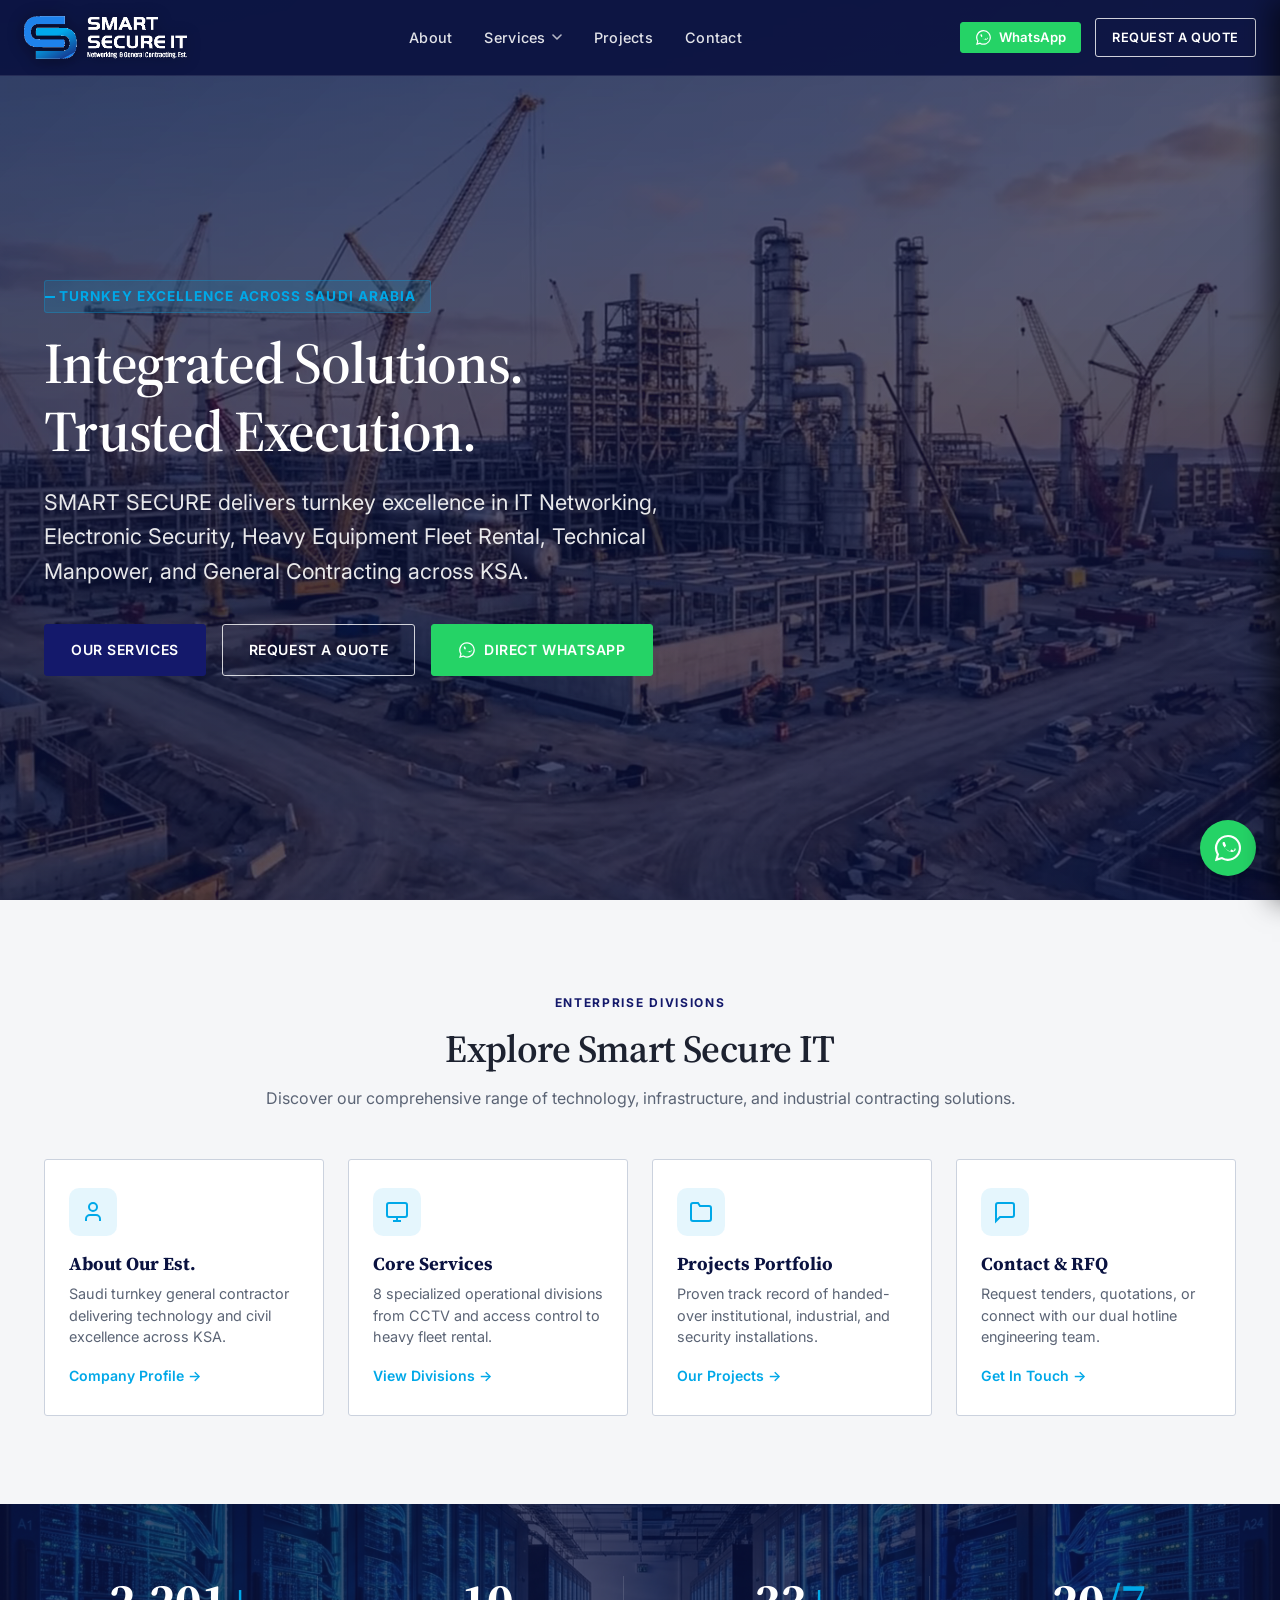
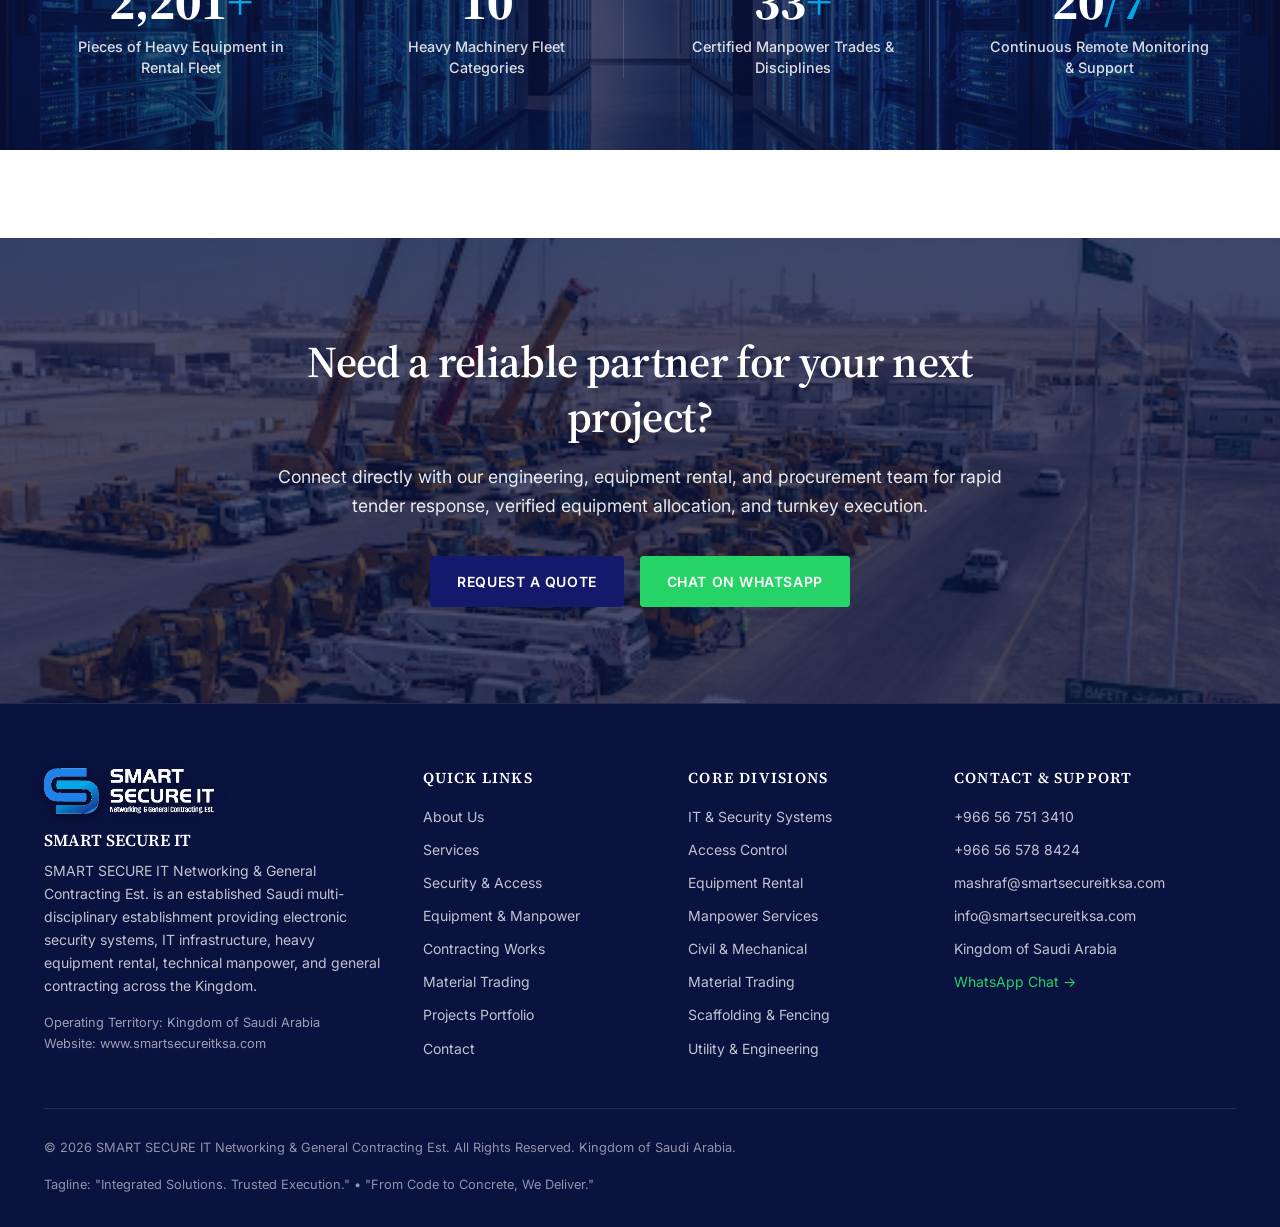
==== commit b0fb5ff1: "Enhance hero video stability, add stats-cta spacing, remove scroll indicator, update contact mailto " ====
--- a/index.html
+++ b/index.html
@@ -31,7 +31,7 @@
     <link href="https://fonts.googleapis.com/css2?family=Inter:wght@400;500;600;700&family=Source+Serif+4:ital,opsz,wght@0,8..60,600;0,8..60,700;1,8..60,600&display=swap" rel="stylesheet">
 
     <!-- Stylesheet -->
-    <link rel="stylesheet" href="/css/styles.css?v=2.0">
+    <link rel="stylesheet" href="/css/styles.css?v=2.6">
 
     <!-- Organization Schema (JSON-LD) -->
     <script type="application/ld+json">
@@ -104,7 +104,7 @@
                                 </a>
                                 <a href="/services/equipment-manpower/" class="dropdown-grid-item" role="menuitem">
                                     <div class="item-icon-wrap">
-                                        <svg viewBox="0 0 24 24" class="item-svg" fill="none" stroke="currentColor" stroke-width="2"><rect x="1" y="3" width="15" height="13"/><polygon points="16 8 20 8 23 11 23 16 16 16 8"/><circle cx="5.5" cy="18.5" r="2.5"/><circle cx="18.5" cy="18.5" r="2.5"/></svg>
+                                        <svg viewBox="0 0 24 24" class="item-svg" fill="none" stroke="currentColor" stroke-width="2"><rect x="1" y="3" width="15" height="13"/><polygon points="16 8 20 8 23 11 23 16 16 16 16 8"/><circle cx="5.5" cy="18.5" r="2.5"/><circle cx="18.5" cy="18.5" r="2.5"/></svg>
                                     </div>
                                     <div class="item-text">
                                         <div class="item-title">Equipment &amp; Manpower</div>
@@ -178,46 +178,47 @@
                 </button>
             </div>
         </div>
-
-        <!-- Mobile Drawer -->
-        <div class="drawer-backdrop" id="drawer-backdrop"></div>
-        <div class="mobile-drawer" id="mobile-drawer" role="dialog" aria-modal="true" aria-label="Mobile Menu">
-            <div class="mobile-drawer-header">
-                <span class="brand-fallback" style="display:block;">SMART SECURE IT</span>
-                <button type="button" class="btn-sm" id="drawer-close-btn" aria-label="Close Menu" style="color:var(--white); font-size:1.5rem; line-height:1;">&times;</button>
-            </div>
-            <a href="https://wa.me/966567513410?text=Hello%20Smart%20Secure%20IT%2C%20I%20would%20like%20to%20enquire%20about%20your%20services" 
-               target="_blank" 
-               rel="noopener" 
-               class="btn btn-whatsapp" 
-               style="width:100%; text-align:center; justify-content:center; gap:8px;"
-               title="Chat on WhatsApp"
-               aria-label="Chat on WhatsApp">
-                Chat on WhatsApp
-            </a>
-            <div class="mobile-nav-links">
-                <a href="/about/" class="nav-link ">About Us</a>
-                <a href="/services/" class="nav-link ">Our Services</a>
-                <a href="/services/security-systems/" class="nav-link">&bull; Security &amp; Access</a>
-                <a href="/services/equipment-manpower/" class="nav-link">&bull; Equipment &amp; Manpower</a>
-                <a href="/services/mechanical-civil/" class="nav-link">&bull; Mechanical &amp; Civil</a>
-                <a href="/services/contracting-works/" class="nav-link">&bull; Scaffolding &amp; Fencing</a>
-                <a href="/services/materials/" class="nav-link">&bull; Material Trading</a>
-                <a href="/services/utility-engineering/" class="nav-link">&bull; Utility &amp; Engineering</a>
-                <a href="/projects/" class="nav-link ">Projects Portfolio</a>
-                <a href="/contact/" class="nav-link ">Contact</a>
-            </div>
-            <a href="/contact/" class="btn btn-primary" style="width:100%; text-align:center;">Request a Quote</a>
-        </div>
     </header>
+
+    <!-- Mobile Navigation Drawer -->
+    <div class="drawer-backdrop" id="drawer-backdrop"></div>
+    <div class="mobile-drawer" id="mobile-drawer" role="dialog" aria-modal="true" aria-label="Mobile Navigation Menu">
+        <div class="mobile-drawer-header">
+            <span class="brand-fallback" style="display:block;">SMART SECURE IT</span>
+            <button type="button" class="btn-sm" id="drawer-close-btn" aria-label="Close Menu" style="color:var(--white); font-size:1.5rem; line-height:1;">&times;</button>
+        </div>
+        <a href="https://wa.me/966567513410?text=Hello%20Smart%20Secure%20IT%2C%20I%20would%20like%20to%20enquire%20about%20your%20services" 
+           target="_blank" 
+           rel="noopener" 
+           class="btn btn-whatsapp" 
+           style="width:100%; text-align:center; justify-content:center; gap:8px;"
+           title="Chat on WhatsApp"
+           aria-label="Chat on WhatsApp">
+            Chat on WhatsApp
+        </a>
+        <div class="mobile-nav-links">
+            <a href="/about/" class="nav-link ">About Us</a>
+            <a href="/services/" class="nav-link ">Our Services</a>
+            <a href="/services/security-systems/" class="nav-link">&bull; Security &amp; Access</a>
+            <a href="/services/equipment-manpower/" class="nav-link">&bull; Equipment &amp; Manpower</a>
+            <a href="/services/mechanical-civil/" class="nav-link">&bull; Mechanical &amp; Civil</a>
+            <a href="/services/contracting-works/" class="nav-link">&bull; Scaffolding &amp; Fencing</a>
+            <a href="/services/materials/" class="nav-link">&bull; Material Trading</a>
+            <a href="/services/utility-engineering/" class="nav-link">&bull; Utility &amp; Engineering</a>
+            <a href="/projects/" class="nav-link ">Projects Portfolio</a>
+            <a href="/contact/" class="nav-link ">Contact</a>
+        </div>
+        <a href="/contact/" class="btn btn-primary" style="width:100%; text-align:center;">Request a Quote</a>
+    </div>
 
 
     <!-- Main Content Container -->
     <main id="main-content">
 <section class="video-section hero-section" id="hero">
             <div class="video-container">
-                <video class="bg-video" autoplay loop muted playsinline preload="metadata" poster="/assets/img/hero-poster.jpg">
-                    <source src="/assets/video/hero.mp4" type="video/mp4">
+                <video class="bg-video" autoplay loop muted playsinline preload="metadata" poster="/assets/img/hero-poster.jpg?v=3">
+                    <source src="/assets/video/hero.webm?v=3" type="video/webm">
+                    <source src="/assets/video/hero.mp4?v=3" type="video/mp4">
                 </video>
                 <div class="video-overlay"></div>
             </div>
@@ -240,10 +241,6 @@
                 </div>
             </div>
 
-            <div class="hero-scroll-indicator" aria-hidden="true">
-                <div class="scroll-mouse"></div>
-                <span>Scroll down</span>
-            </div>
         </section>
         <!-- ================= EXPLORE ROW (MULTI-PAGE DIRECTORY) ================= -->
         <section class="section section-bg-grey explore-section" id="explore">
@@ -415,6 +412,7 @@
                     <div class="footer-nav-list">
                         <a href="tel:+966567513410" class="footer-nav-link" style="direction: ltr; display: inline-block;">+966 56 751 3410</a>
                         <a href="tel:+966565788424" class="footer-nav-link" style="direction: ltr; display: inline-block;">+966 56 578 8424</a>
+                        <a href="mailto:mashraf@smartsecureitksa.com" class="footer-nav-link">mashraf@smartsecureitksa.com</a>
                         <a href="mailto:info@smartsecureitksa.com" class="footer-nav-link">info@smartsecureitksa.com</a>
                         <span class="footer-nav-link">Kingdom of Saudi Arabia</span>
                         <a href="https://wa.me/966567513410?text=Hello%20Smart%20Secure%20IT%2C%20I%20would%20like%20to%20enquire%20about%20your%20services" target="_blank" rel="noopener" class="footer-nav-link" style="color:var(--wa-green);" title="Chat on WhatsApp">WhatsApp Chat &rarr;</a>
@@ -494,6 +492,6 @@
     </div>
 
     <!-- Scripts (Deferred Execution) -->
-    <script src="/js/main.js?v=2.0" defer></script>
+    <script src="/js/main.js?v=2.5" defer></script>
 </body>
 </html>
--- a/css/styles.css
+++ b/css/styles.css
@@ -31,6 +31,7 @@
   --header-height: 76px;
   --transition: 0.22s ease-in-out;
   --container-max: 1240px;
+  --section-padding: 88px;
 }
 
 /* --------------------------------------------------
@@ -287,11 +288,9 @@
   position: fixed;
   top: 0;
   inset-inline: 0;
-  z-index: 1000;
+  z-index: 2000;
   height: var(--header-height);
-  background-color: rgba(10, 18, 64, 0.4);
-  backdrop-filter: blur(8px);
-  -webkit-backdrop-filter: blur(8px);
+  background-color: rgba(10, 18, 64, 0.92);
   border-bottom: 1px solid rgba(255, 255, 255, 0.1);
   transition: background-color var(--transition), border-color var(--transition);
 }
@@ -433,12 +432,12 @@
   transform: translateX(-50%) translateY(8px);
   width: 620px;
   max-width: 90vw;
-  background: rgba(10, 18, 64, 0.97);
+  background: var(--navy-900);
   backdrop-filter: blur(20px);
   -webkit-backdrop-filter: blur(20px);
-  border: 1px solid rgba(255, 255, 255, 0.14);
+  border: 1px solid rgba(255, 255, 255, 0.16);
   border-radius: 8px;
-  box-shadow: 0 20px 48px -6px rgba(0, 0, 0, 0.65), 0 0 0 1px rgba(255, 255, 255, 0.06);
+  box-shadow: 0 24px 60px -6px rgba(0, 0, 0, 0.85), 0 0 0 1px rgba(255, 255, 255, 0.08);
   padding: 16px;
   opacity: 0;
   visibility: hidden;
@@ -446,7 +445,7 @@
   transition: opacity 0.22s cubic-bezier(0.16, 1, 0.3, 1),
               transform 0.22s cubic-bezier(0.16, 1, 0.3, 1),
               visibility 0.22s;
-  z-index: 1010;
+  z-index: 2100;
 }
 
 .nav-item-dropdown:hover .nav-dropdown-menu,
@@ -650,18 +649,24 @@
 /* Mobile Drawer */
 .mobile-drawer {
   position: fixed;
-  inset-block: 0;
-  inset-inline-end: 0;
-  width: min(80vw, 340px);
+  top: 0;
+  bottom: 0;
+  right: 0;
+  width: min(85vw, 340px);
+  height: 100%;
+  height: 100dvh;
   background-color: var(--navy-900);
-  z-index: 1050;
-  padding: 32px 24px;
+  background: #0A1240;
+  z-index: 3000;
+  padding: 24px 20px 32px;
   display: flex;
   flex-direction: column;
-  gap: 24px;
+  gap: 16px;
   transform: translateX(100%);
-  transition: transform 0.25s ease;
-  box-shadow: -4px 0 20px rgba(0, 0, 0, 0.4);
+  transition: transform 0.28s cubic-bezier(0.16, 1, 0.3, 1);
+  box-shadow: -8px 0 28px rgba(0, 0, 0, 0.6);
+  overflow-y: auto;
+  -webkit-overflow-scrolling: touch;
 }
 
 .mobile-drawer.open {
@@ -672,29 +677,78 @@
   display: flex;
   align-items: center;
   justify-content: space-between;
-  padding-bottom: 16px;
-  border-bottom: var(--border-navy);
+  padding-bottom: 14px;
+  border-bottom: 1px solid rgba(255, 255, 255, 0.12);
+}
+
+.mobile-drawer-header .brand-fallback {
+  color: var(--white);
+  font-family: var(--font-serif);
+  font-weight: 700;
+  font-size: 1.1rem;
+  letter-spacing: 0.04em;
+  display: block;
+}
+
+#drawer-close-btn {
+  background: transparent;
+  border: none;
+  color: var(--white);
+  font-size: 1.75rem;
+  line-height: 1;
+  width: 36px;
+  height: 36px;
+  display: inline-flex;
+  align-items: center;
+  justify-content: center;
+  cursor: pointer;
+  border-radius: var(--radius-sm);
+  transition: background-color var(--transition), color var(--transition);
+}
+
+#drawer-close-btn:hover,
+#drawer-close-btn:focus-visible {
+  background-color: rgba(255, 255, 255, 0.12);
+  color: var(--blue-500);
 }
 
 .mobile-nav-links {
   display: flex;
   flex-direction: column;
-  gap: 18px;
+  gap: 6px;
 }
 
 .mobile-nav-links .nav-link {
-  font-size: 1.05rem;
-  padding-block: 4px;
+  font-size: 0.98rem;
+  padding: 8px 12px;
+  border-radius: var(--radius-sm);
+  color: var(--grey-100);
+  transition: background-color var(--transition), color var(--transition);
+  display: block;
+}
+
+.mobile-nav-links .nav-link:hover,
+.mobile-nav-links .nav-link.active {
+  color: var(--blue-500);
+  background-color: rgba(0, 168, 232, 0.12);
 }
 
 .drawer-backdrop {
   position: fixed;
-  inset: 0;
-  background-color: rgba(0, 0, 0, 0.6);
-  z-index: 1040;
+  top: 0;
+  left: 0;
+  right: 0;
+  bottom: 0;
+  width: 100%;
+  height: 100%;
+  height: 100dvh;
+  background-color: rgba(5, 10, 30, 0.72);
+  backdrop-filter: blur(4px);
+  -webkit-backdrop-filter: blur(4px);
+  z-index: 2990;
   opacity: 0;
   pointer-events: none;
-  transition: opacity 0.25s ease;
+  transition: opacity 0.28s ease;
 }
 
 .drawer-backdrop.open {
@@ -720,6 +774,9 @@
   z-index: 1;
   overflow: hidden;
   pointer-events: none;
+  /* Create an isolated stacking context so the video compositor layer
+     does not interfere with parent backdrop-filter elements */
+  isolation: isolate;
 }
 
 .bg-video {
@@ -728,6 +785,12 @@
   object-fit: cover;
   object-position: center;
   display: block;
+  /* GPU compositor layer — prevents repaint jitter */
+  transform: translateZ(0);
+  -webkit-transform: translateZ(0);
+  backface-visibility: hidden;
+  -webkit-backface-visibility: hidden;
+  will-change: transform;
 }
 
 .video-overlay {
@@ -810,47 +873,11 @@
   flex-wrap: wrap;
 }
 
-.hero-scroll-indicator {
-  position: absolute;
-  bottom: 28px;
-  inset-inline-start: 50%;
-  transform: translateX(-50%);
-  z-index: 3;
-  display: flex;
-  flex-direction: column;
-  align-items: center;
-  gap: 8px;
-  color: rgba(255, 255, 255, 0.7);
-  font-size: 0.75rem;
-  letter-spacing: 0.1em;
-  text-transform: uppercase;
-}
-
-.scroll-mouse {
-  width: 22px;
-  height: 36px;
-  border: 2px solid rgba(255, 255, 255, 0.6);
-  border-radius: 12px;
-  position: relative;
-}
-
-.scroll-mouse::after {
-  content: "";
-  position: absolute;
-  top: 6px;
-  left: 50%;
-  transform: translateX(-50%);
-  width: 3px;
-  height: 6px;
-  background-color: var(--blue-500);
-  border-radius: 2px;
-}
-
 /* --------------------------------------------------
    8. SECTION 3: ABOUT US & VALUES
    -------------------------------------------------- */
 .section {
-  padding-block: 88px;
+  padding-block: var(--section-padding);
 }
 
 .section-bg-grey {
@@ -2051,6 +2078,10 @@
   text-align: center;
 }
 
+.stats-section + .cta-section {
+  margin-top: var(--section-padding);
+}
+
 .cta-content {
   max-width: 760px;
   margin-inline: auto;
@@ -2360,9 +2391,15 @@
   }
 }
 
+@media (max-width: 768px) {
+  :root {
+    --section-padding: 56px;
+  }
+}
+
 @media (max-width: 600px) {
   .section {
-    padding-block: 56px;
+    padding-block: var(--section-padding);
   }
   .services-grid,
   .values-grid,
@@ -2670,7 +2707,34 @@
   color: var(--white);
   padding: 130px 0 45px;
   position: relative;
+  overflow: hidden;
   border-bottom: 1px solid rgba(255, 255, 255, 0.1);
+  z-index: 1;
+}
+
+.page-banner-video {
+  position: absolute;
+  inset: 0;
+  width: 100%;
+  height: 100%;
+  object-fit: cover;
+  object-position: center;
+  z-index: 1;
+  pointer-events: none;
+  display: block;
+}
+
+.page-banner-overlay {
+  position: absolute;
+  inset: 0;
+  z-index: 2;
+  pointer-events: none;
+  background: linear-gradient(135deg, rgba(10, 18, 64, 0.88) 0%, rgba(10, 18, 64, 0.78) 50%, rgba(10, 18, 64, 0.92) 100%);
+}
+
+.page-title-banner .container {
+  position: relative;
+  z-index: 3;
 }
 
 .breadcrumb-nav {
@@ -2722,14 +2786,27 @@
   font-weight: 700;
   margin-bottom: 8px;
   line-height: 1.2;
+  text-shadow: 0 2px 10px rgba(0, 0, 0, 0.55);
 }
 
 .page-banner-intro {
-  color: var(--grey-300);
+  color: var(--grey-200);
   font-size: 1.05rem;
   max-width: 800px;
   margin: 0;
   line-height: 1.5;
+  text-shadow: 0 1px 8px rgba(0, 0, 0, 0.45);
+}
+
+@media (max-width: 640px), (prefers-reduced-motion: reduce) {
+  .page-banner-video {
+    display: none !important;
+  }
+  .page-title-banner {
+    background-size: cover;
+    background-position: center;
+    background-repeat: no-repeat;
+  }
 }
 
 /* --------------------------------------------------
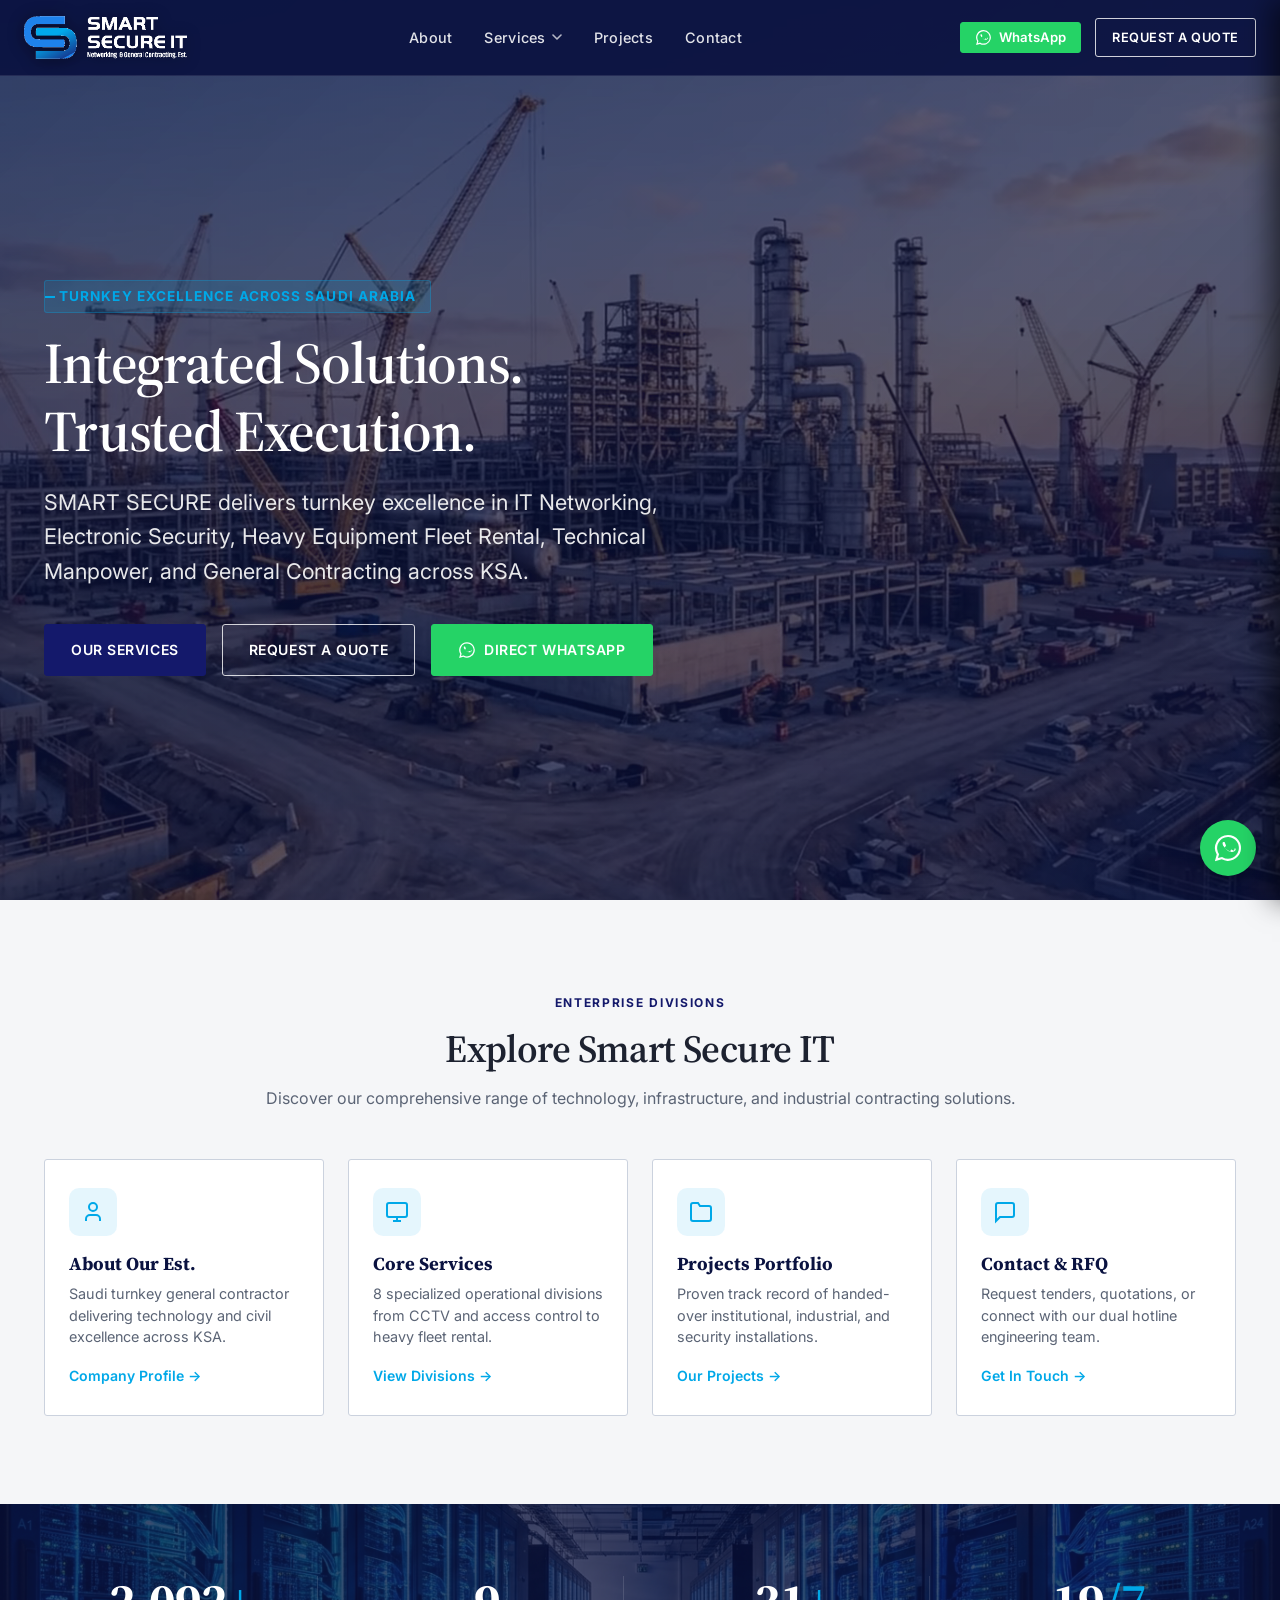
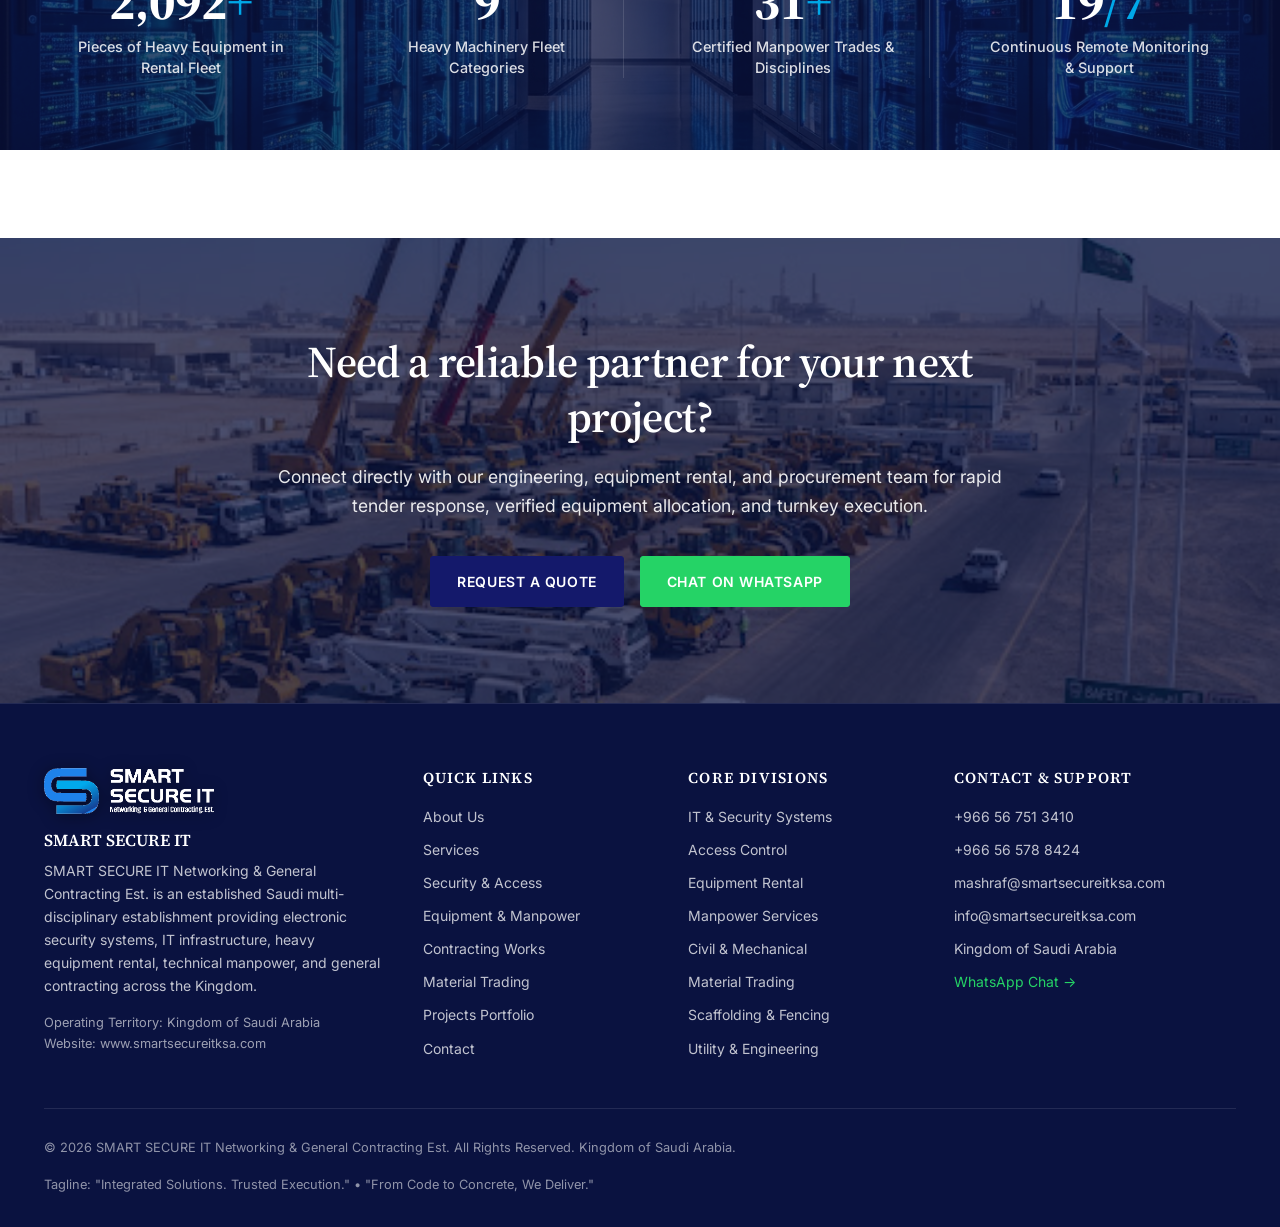
==== commit d738022a: "Enable mobile banner videos on services pages with 480p clips and poster fallback" ====
--- a/index.html
+++ b/index.html
@@ -31,7 +31,7 @@
     <link href="https://fonts.googleapis.com/css2?family=Inter:wght@400;500;600;700&family=Source+Serif+4:ital,opsz,wght@0,8..60,600;0,8..60,700;1,8..60,600&display=swap" rel="stylesheet">
 
     <!-- Stylesheet -->
-    <link rel="stylesheet" href="/css/styles.css?v=2.6">
+    <link rel="stylesheet" href="/css/styles.css?v=2.8">
 
     <!-- Organization Schema (JSON-LD) -->
     <script type="application/ld+json">
@@ -492,6 +492,6 @@
     </div>
 
     <!-- Scripts (Deferred Execution) -->
-    <script src="/js/main.js?v=2.5" defer></script>
+    <script src="/js/main.js?v=2.7" defer></script>
 </body>
 </html>
--- a/css/styles.css
+++ b/css/styles.css
@@ -2703,7 +2703,10 @@
    23. INNER PAGE TITLE BANNER & BREADCRUMBS
    -------------------------------------------------- */
 .page-title-banner {
-  background: linear-gradient(135deg, var(--navy-900) 0%, var(--navy-700) 100%);
+  background-color: var(--navy-900);
+  background-size: cover;
+  background-position: center;
+  background-repeat: no-repeat;
   color: var(--white);
   padding: 130px 0 45px;
   position: relative;
@@ -2711,6 +2714,14 @@
   border-bottom: 1px solid rgba(255, 255, 255, 0.1);
   z-index: 1;
 }
+
+.page-title-banner.contracting-banner-bg { background-image: url('/assets/img/contracting-banner-poster.jpg'); }
+.page-title-banner.equipment-banner-bg { background-image: url('/assets/img/equipment-banner-poster.jpg'); }
+.page-title-banner.materials-banner-bg { background-image: url('/assets/img/materials-banner-poster.jpg'); }
+.page-title-banner.mechanical-banner-bg { background-image: url('/assets/img/mechanical-banner-poster.jpg'); }
+.page-title-banner.security-banner-bg { background-image: url('/assets/img/security-banner-poster.jpg'); }
+.page-title-banner.services-banner-bg { background-image: url('/assets/img/services-banner-poster.jpg'); }
+.page-title-banner.utility-banner-bg { background-image: url('/assets/img/utility-banner-poster.jpg'); }
 
 .page-banner-video {
   position: absolute;
@@ -2719,22 +2730,25 @@
   height: 100%;
   object-fit: cover;
   object-position: center;
-  z-index: 1;
+  z-index: 0;
   pointer-events: none;
   display: block;
+  transform: translateZ(0);
+  -webkit-transform: translateZ(0);
+  will-change: transform;
 }
 
 .page-banner-overlay {
   position: absolute;
   inset: 0;
-  z-index: 2;
+  z-index: 1;
   pointer-events: none;
-  background: linear-gradient(135deg, rgba(10, 18, 64, 0.88) 0%, rgba(10, 18, 64, 0.78) 50%, rgba(10, 18, 64, 0.92) 100%);
+  background: linear-gradient(135deg, rgba(10, 18, 64, 0.75) 0%, rgba(10, 18, 64, 0.65) 50%, rgba(10, 18, 64, 0.80) 100%);
 }
 
 .page-title-banner .container {
   position: relative;
-  z-index: 3;
+  z-index: 2;
 }
 
 .breadcrumb-nav {
@@ -2798,14 +2812,9 @@
   text-shadow: 0 1px 8px rgba(0, 0, 0, 0.45);
 }
 
-@media (max-width: 640px), (prefers-reduced-motion: reduce) {
+@media (prefers-reduced-motion: reduce) {
   .page-banner-video {
     display: none !important;
-  }
-  .page-title-banner {
-    background-size: cover;
-    background-position: center;
-    background-repeat: no-repeat;
   }
 }
 
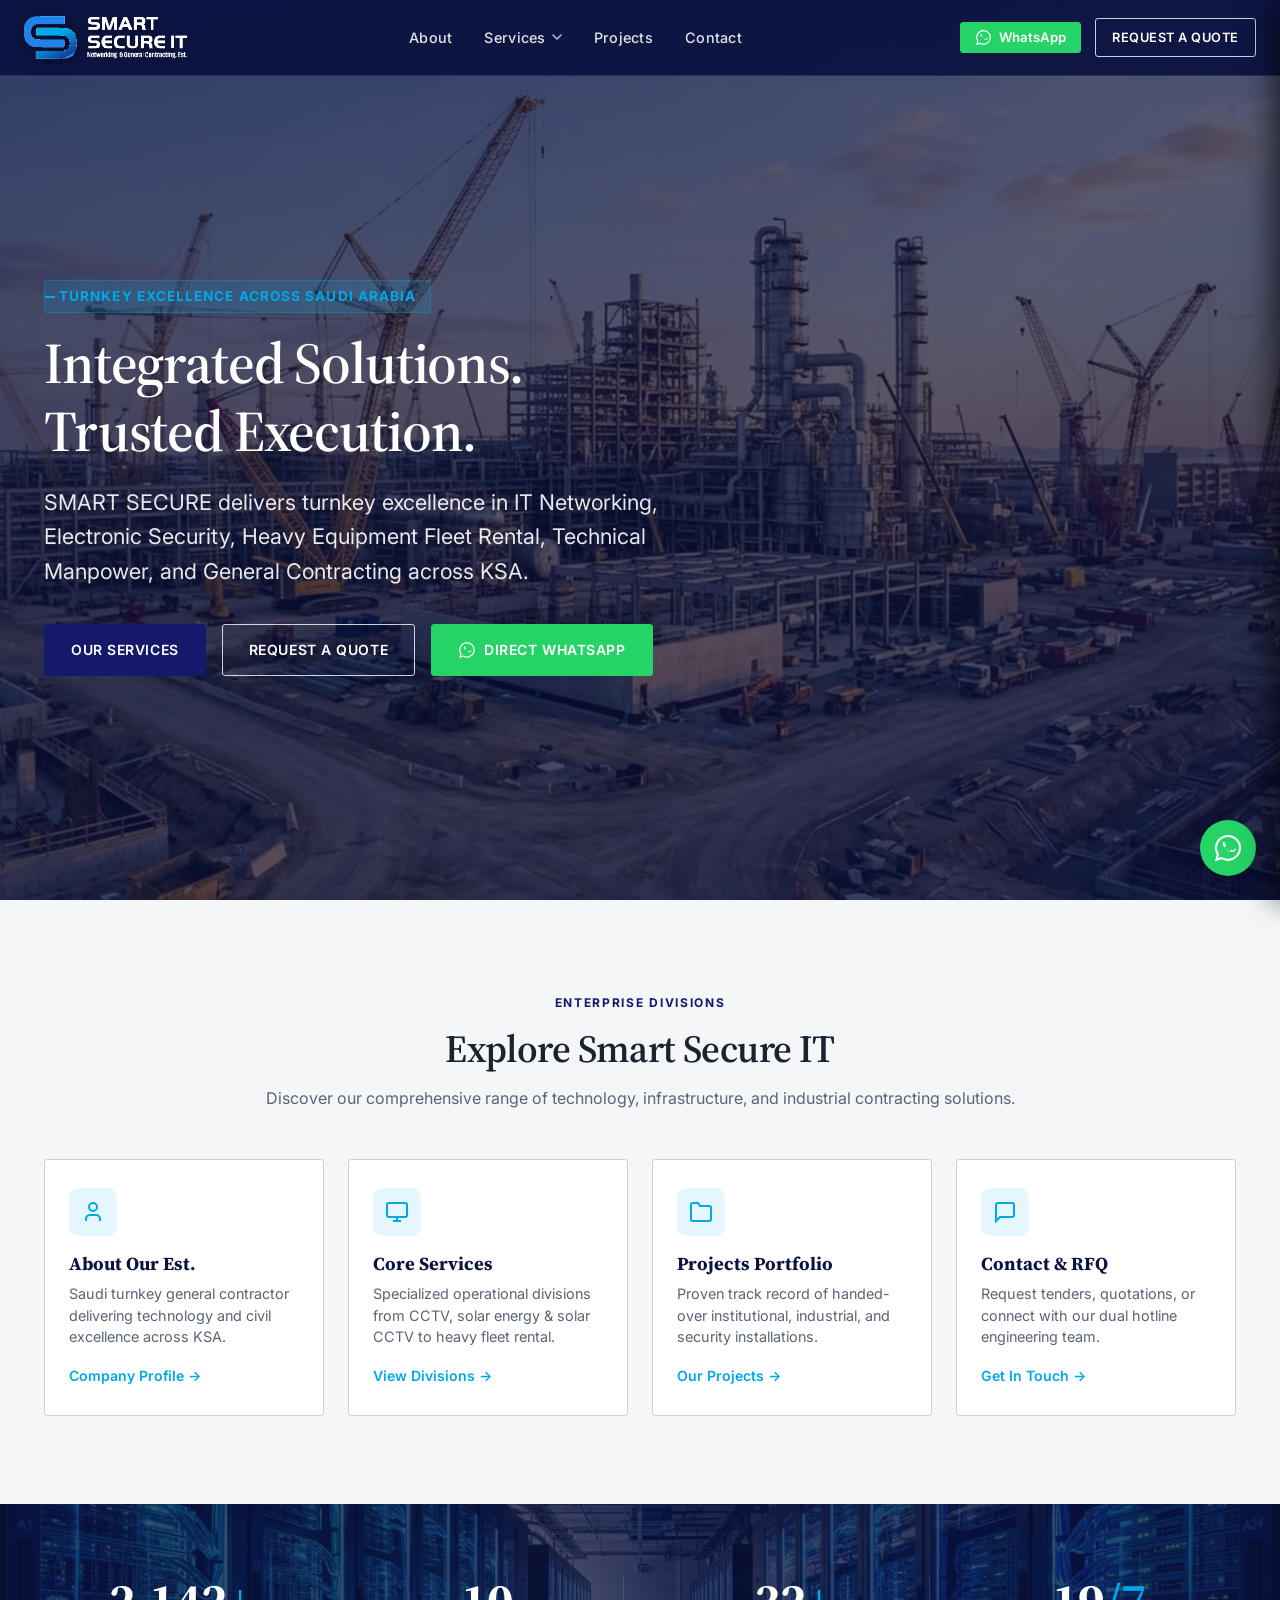
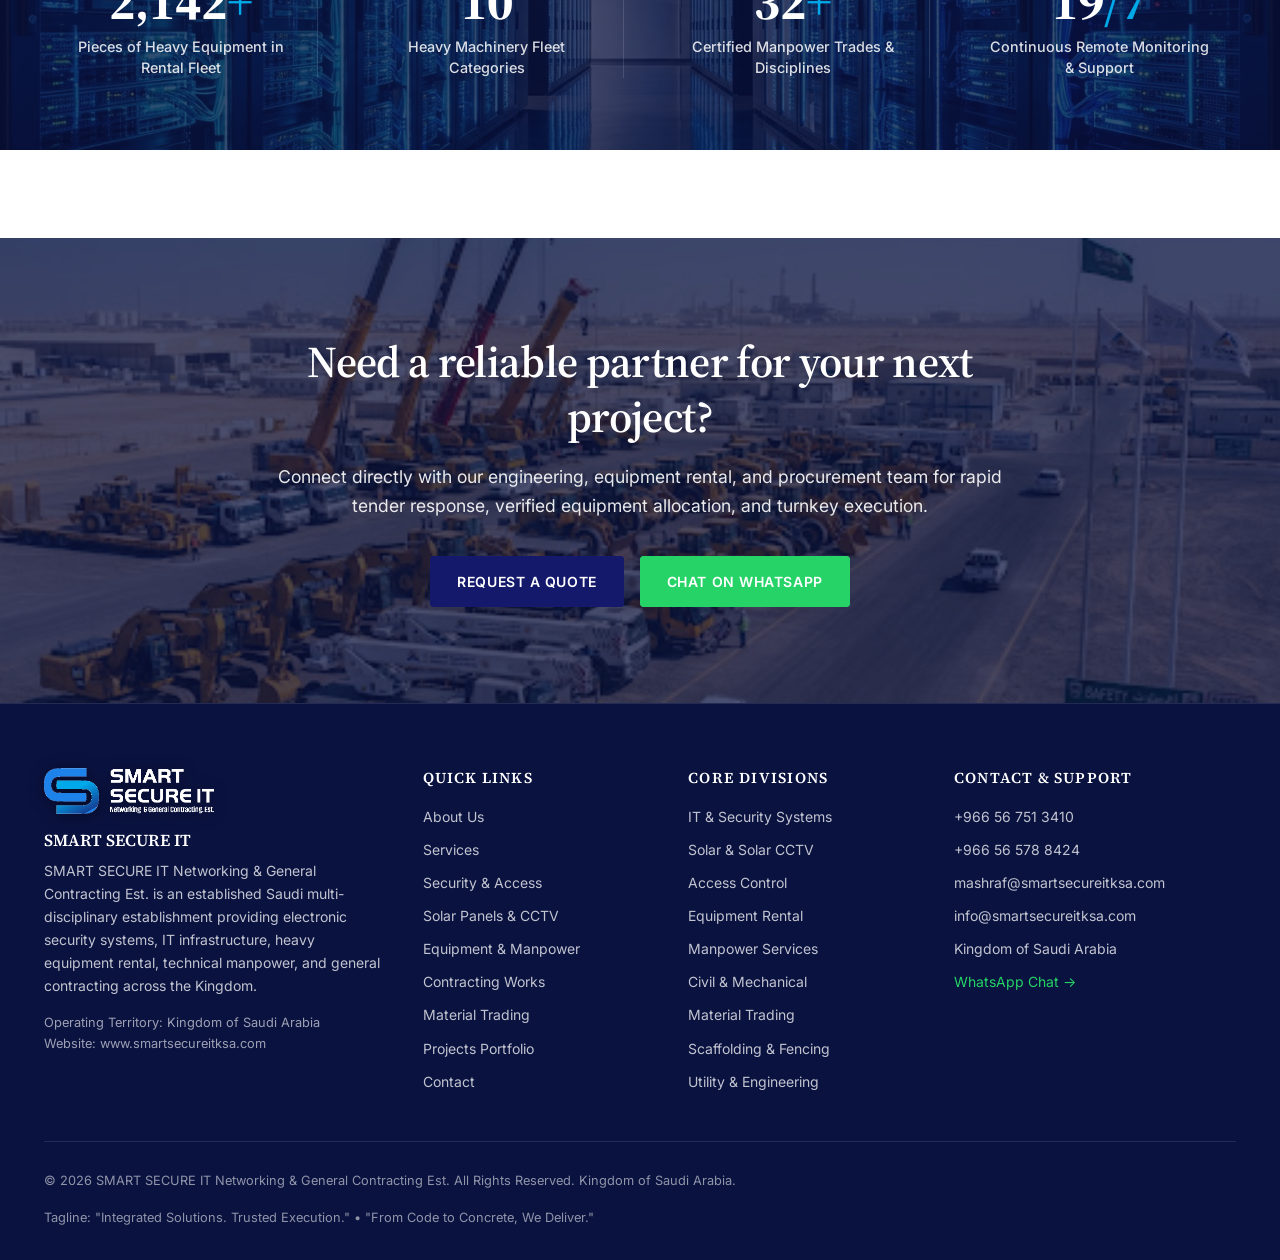
==== commit 06ab5c9e: "feat: add solar panels & solar CCTV service page with video banner and security hardening" ====
--- a/index.html
+++ b/index.html
@@ -102,6 +102,15 @@
                                         <div class="item-sub">CCTV, biometrics &amp; barrier systems</div>
                                     </div>
                                 </a>
+                                <a href="/services/solar-systems/" class="dropdown-grid-item" role="menuitem">
+                                    <div class="item-icon-wrap">
+                                        <svg viewBox="0 0 24 24" class="item-svg" fill="none" stroke="currentColor" stroke-width="2"><circle cx="12" cy="12" r="5"/><line x1="12" y1="1" x2="12" y2="3"/><line x1="12" y1="21" x2="12" y2="23"/><line x1="4.22" y1="4.22" x2="5.64" y2="5.64"/><line x1="18.36" y1="18.36" x2="19.78" y2="19.78"/><line x1="1" y1="12" x2="3" y2="12"/><line x1="21" y1="12" x2="23" y2="12"/><line x1="4.22" y1="19.78" x2="5.64" y2="18.36"/><line x1="18.36" y1="5.64" x2="19.78" y2="4.22"/></svg>
+                                    </div>
+                                    <div class="item-text">
+                                        <div class="item-title">Solar &amp; Solar CCTV</div>
+                                        <div class="item-sub">PV panels &amp; off-grid surveillance</div>
+                                    </div>
+                                </a>
                                 <a href="/services/equipment-manpower/" class="dropdown-grid-item" role="menuitem">
                                     <div class="item-icon-wrap">
                                         <svg viewBox="0 0 24 24" class="item-svg" fill="none" stroke="currentColor" stroke-width="2"><rect x="1" y="3" width="15" height="13"/><polygon points="16 8 20 8 23 11 23 16 16 16 16 8"/><circle cx="5.5" cy="18.5" r="2.5"/><circle cx="18.5" cy="18.5" r="2.5"/></svg>
@@ -200,6 +209,7 @@
             <a href="/about/" class="nav-link ">About Us</a>
             <a href="/services/" class="nav-link ">Our Services</a>
             <a href="/services/security-systems/" class="nav-link">&bull; Security &amp; Access</a>
+            <a href="/services/solar-systems/" class="nav-link">&bull; Solar Panels &amp; CCTV</a>
             <a href="/services/equipment-manpower/" class="nav-link">&bull; Equipment &amp; Manpower</a>
             <a href="/services/mechanical-civil/" class="nav-link">&bull; Mechanical &amp; Civil</a>
             <a href="/services/contracting-works/" class="nav-link">&bull; Scaffolding &amp; Fencing</a>
@@ -270,7 +280,7 @@
                             </svg>
                         </div>
                         <h3 class="explore-card-title">Core Services</h3>
-                        <p class="explore-card-desc">8 specialized operational divisions from CCTV and access control to heavy fleet rental.</p>
+                        <p class="explore-card-desc">Specialized operational divisions from CCTV, solar energy &amp; solar CCTV to heavy fleet rental.</p>
                         <span class="explore-card-link">View Divisions &rarr;</span>
                     </a>
                     <a href="/projects/" class="explore-card">
@@ -383,6 +393,7 @@
                         <a href="/about/" class="footer-nav-link">About Us</a>
                         <a href="/services/" class="footer-nav-link">Services</a>
                         <a href="/services/security-systems/" class="footer-nav-link">Security &amp; Access</a>
+                        <a href="/services/solar-systems/" class="footer-nav-link">Solar Panels &amp; CCTV</a>
                         <a href="/services/equipment-manpower/" class="footer-nav-link">Equipment &amp; Manpower</a>
                         <a href="/services/mechanical-civil/" class="footer-nav-link">Contracting Works</a>
                         <a href="/services/materials/" class="footer-nav-link">Material Trading</a>
@@ -396,6 +407,7 @@
                     <h5 class="footer-col-title">Core Divisions</h5>
                     <div class="footer-nav-list">
                         <a href="/services/security-systems/" class="footer-nav-link">IT &amp; Security Systems</a>
+                        <a href="/services/solar-systems/" class="footer-nav-link">Solar &amp; Solar CCTV</a>
                         <a href="/services/security-systems/" class="footer-nav-link">Access Control</a>
                         <a href="/services/equipment-manpower/" class="footer-nav-link">Equipment Rental</a>
                         <a href="/services/equipment-manpower/" class="footer-nav-link">Manpower Services</a>
--- a/css/styles.css
+++ b/css/styles.css
@@ -2721,6 +2721,7 @@
 .page-title-banner.mechanical-banner-bg { background-image: url('/assets/img/mechanical-banner-poster.jpg'); }
 .page-title-banner.security-banner-bg { background-image: url('/assets/img/security-banner-poster.jpg'); }
 .page-title-banner.services-banner-bg { background-image: url('/assets/img/services-banner-poster.jpg'); }
+.page-title-banner.solar-banner-bg { background-image: url('/assets/img/solar-banner-poster.jpg'); }
 .page-title-banner.utility-banner-bg { background-image: url('/assets/img/utility-banner-poster.jpg'); }
 
 .page-banner-video {
